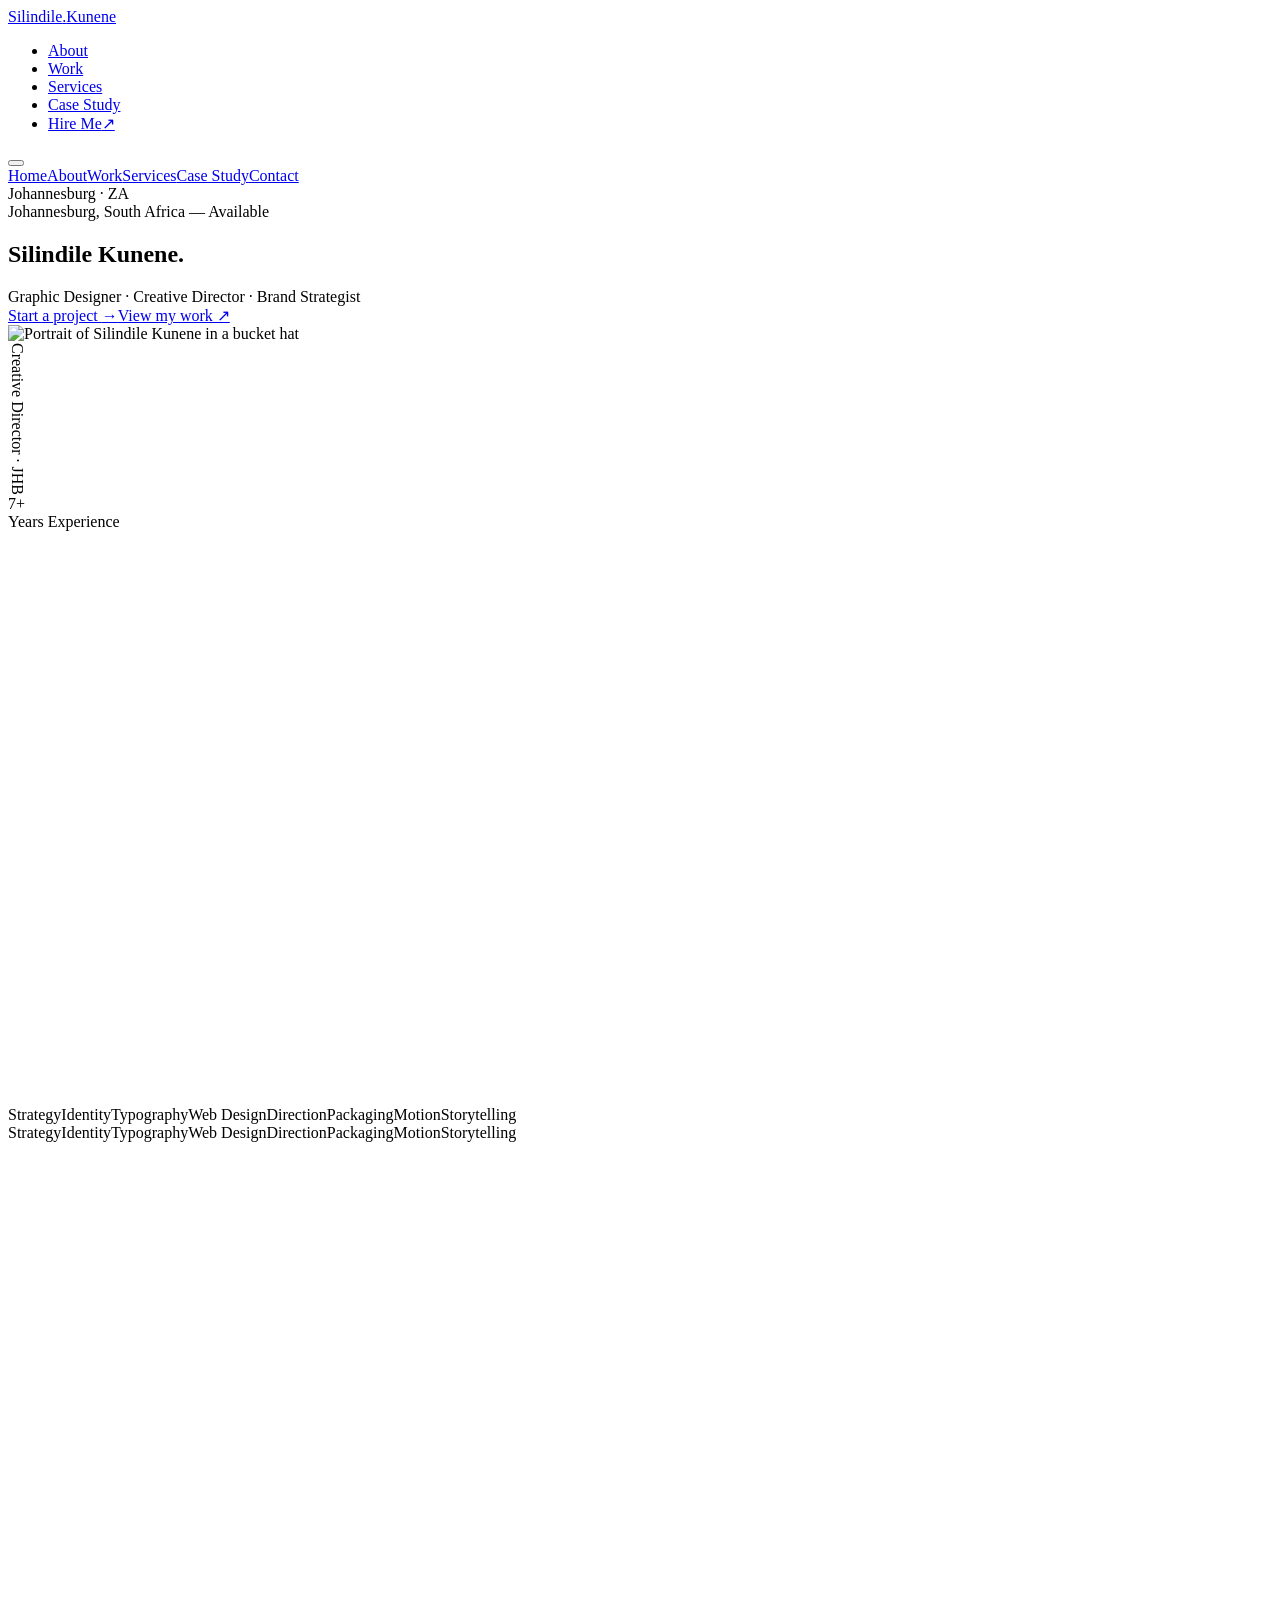
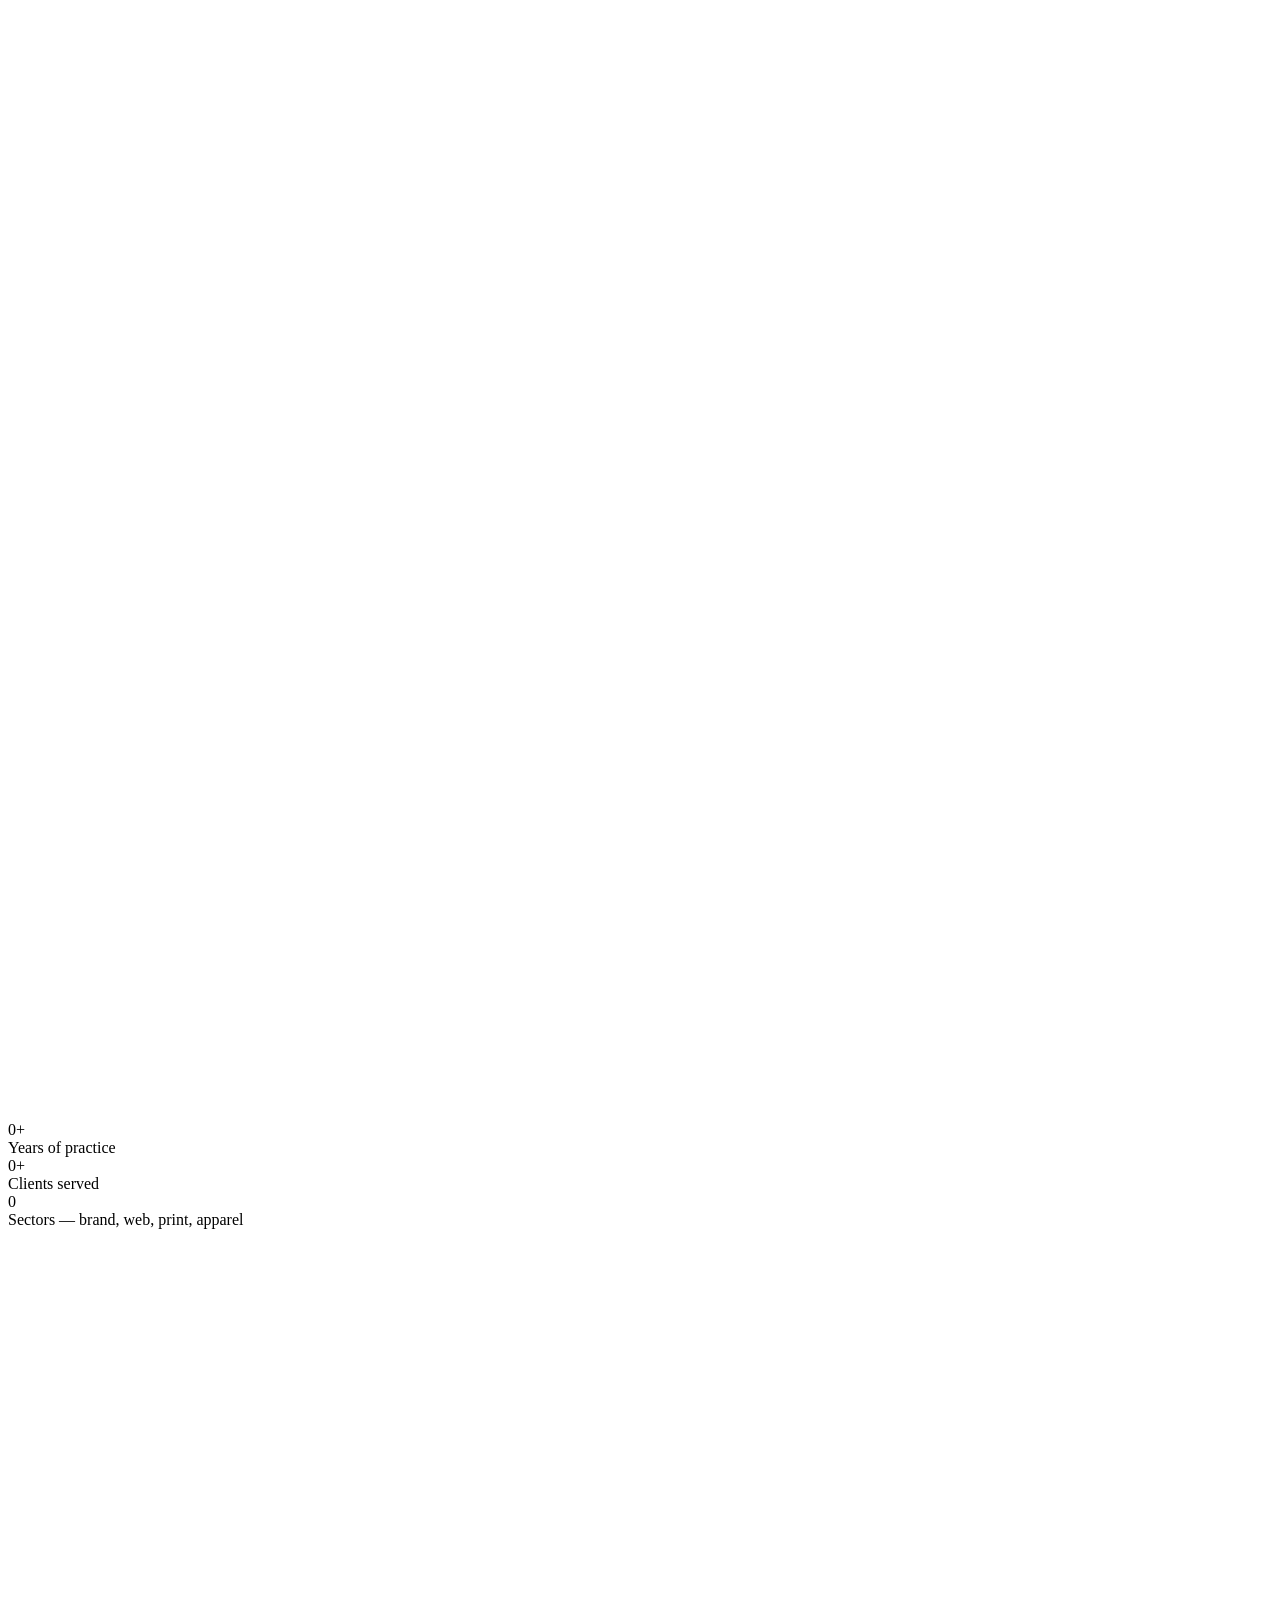
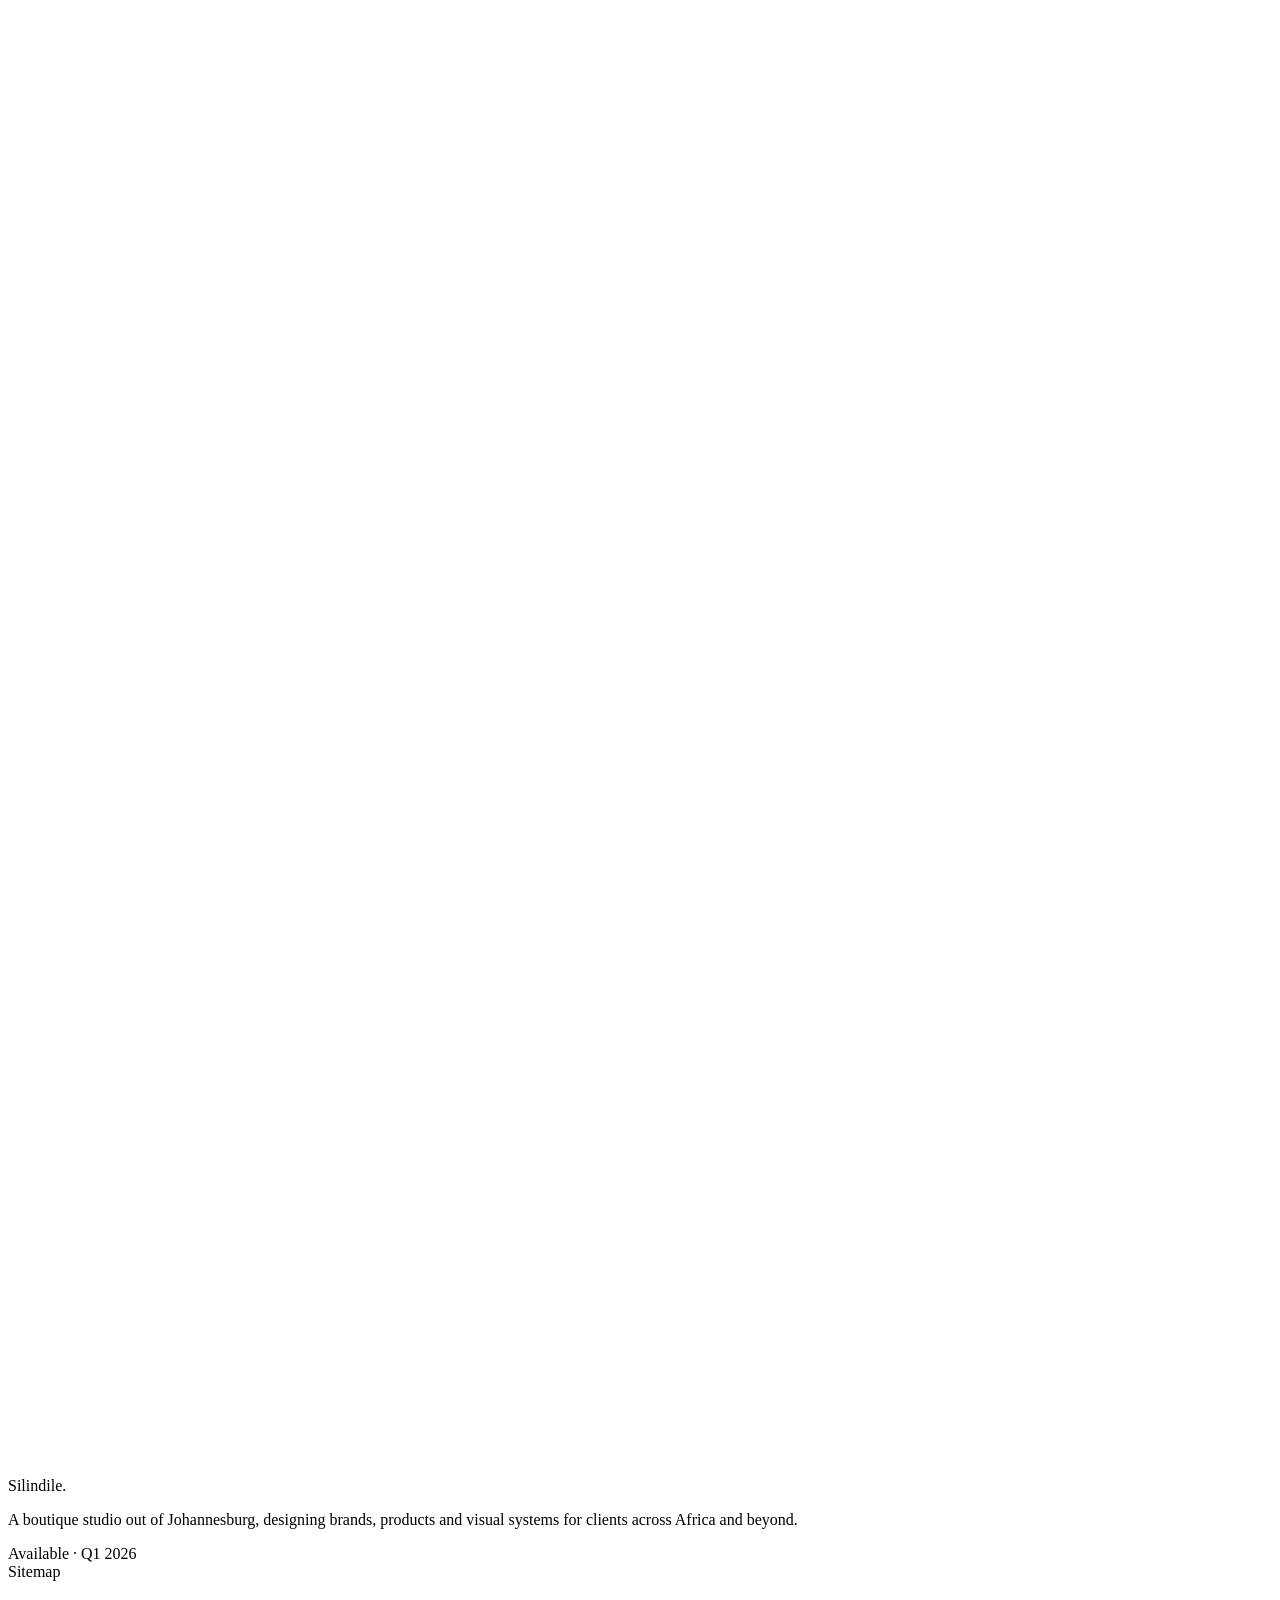
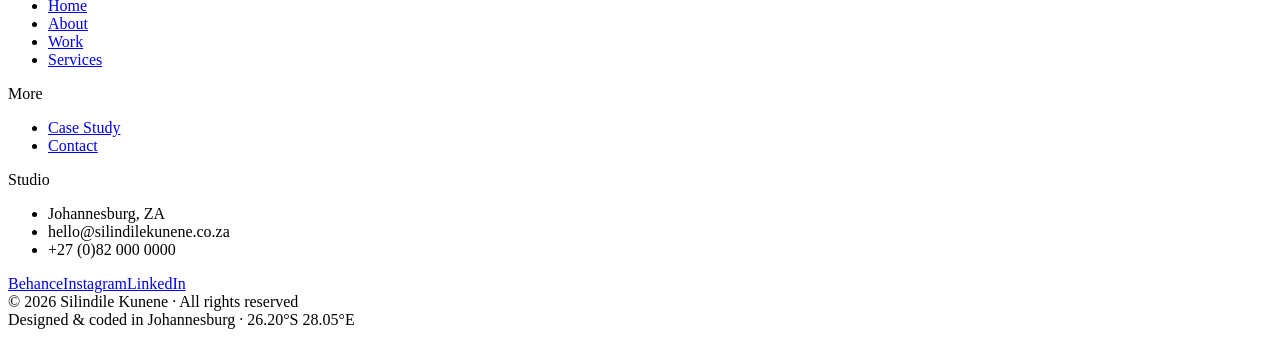
==== about.html @ 329f8b5c "Add files via upload" ====
<!DOCTYPE html><html lang="en" data-tsd-source="/src/routes/__root.tsx:108:5" class="cursor-on"><head data-tsd-source="/src/routes/__root.tsx:109:7"><meta charset="utf-8"><meta name="viewport" content="width=device-width, initial-scale=1"><link rel="preload" as="image" href="assets/images/silindile-about.png" fetchpriority="high"><link rel="stylesheet" href="https://fonts.googleapis.com/css2?family=Cormorant+Garamond:ital,wght@0,300;0,400;0,500;0,600;1,300;1,400;1,600&amp;family=DM+Mono:wght@300;400;500&amp;display=swap" data-precedence="default"><link rel="stylesheet" href="https://api.fontshare.com/v2/css?f[]=cabinet-grotesk@300,400,500,700,800,900&amp;display=swap" data-precedence="default"><title>About — Silindile Kunene · Graphic Designer &amp; Creative Director</title><meta name="author" content="Silindile Kunene"><meta name="theme-color" content="#000000"><meta name="format-detection" content="telephone=no"><meta property="og:site_name" content="Silindile Kunene"><meta property="og:type" content="website"><meta property="og:locale" content="en_ZA"><meta name="twitter:card" content="summary_large_image"><meta name="twitter:title" content="Silindile Kunene — Graphic Designer &amp; Creative Director"><meta name="twitter:description" content="Brand identity, web design, creative direction. Johannesburg-based studio working with premium brands across Africa and globally."><meta name="description" content="The story, philosophy, skills and experience behind Silindile Kunene — an independent designer crafting premium brands and digital experiences from Johannesburg."><meta property="og:title" content="About — Silindile Kunene"><meta property="og:description" content="Seven+ years building premium brand identities and digital experiences from Johannesburg."><meta property="og:url" content="https://radiant-refine-joy.lovable.app/about"><meta property="og:image" content="https://radiant-refine-joy.lovable.appassets/images/silindile-about.png"><meta name="twitter:image" content="https://radiant-refine-joy.lovable.appassets/images/silindile-about.png"><link rel="icon" href="/favicon.ico"><link rel="preconnect" href="https://fonts.googleapis.com"><link rel="preconnect" href="https://fonts.gstatic.com" crossorigin="anonymous"><link rel="preconnect" href="https://api.fontshare.com"><link rel="canonical" href="https://radiant-refine-joy.lovable.app/about"><link rel="preload" as="image" href="assets/images/silindile-about.png" fetchpriority="high"><script type="application/ld+json">{"@context":"https://schema.org","@type":"Person","name":"Silindile Kunene","jobTitle":"Graphic Designer & Creative Director","url":"https://radiant-refine-joy.lovable.app","address":{"@type":"PostalAddress","addressLocality":"Johannesburg","addressCountry":"ZA"},"sameAs":["https://www.behance.net/silindilekunene"]}</script><link rel="stylesheet" href="assets/styles.css"></head><body class="bg-ink text-bone" data-tsd-source="/src/routes/__root.tsx:112:7"><style data-tsd-source="/src/components/site/Cursor.tsx:65:7">
        .cursor-on, .cursor-on * { cursor: none !important; }
        @media (max-width: 1023px), (pointer: coarse) {
          .cursor-on, .cursor-on * { cursor: auto !important; }
        }
        .cursor-dot, .cursor-ring {
          position: fixed; top: 0; left: 0; pointer-events: none; z-index: 9999;
          transition: width .3s var(--ease-editorial), height .3s var(--ease-editorial), background-color .3s, border-color .3s;
        }
        .cursor-dot { width: 8px; height: 8px; background: var(--color-gold); border-radius: 999px; mix-blend-mode: difference; }
        .cursor-ring { width: 36px; height: 36px; border: 1px solid rgba(255,255,255,0.35); border-radius: 999px; }
        body.cursor-hover .cursor-dot { width: 56px; height: 56px; background: rgba(255,106,0,0.15); }
        body.cursor-hover .cursor-ring { width: 56px; height: 56px; border-color: var(--color-gold); }
      </style><div class="cursor-dot" aria-hidden="true" data-tsd-source="/src/components/site/Cursor.tsx:79:7"></div><div class="cursor-ring" aria-hidden="true" data-tsd-source="/src/components/site/Cursor.tsx:80:7" style="transform: translate3d(720px, 900px, 0px) translate(-50%, -50%);"></div><nav class="fixed inset-x-0 top-0 z-50 flex items-center justify-between px-6 py-5 transition-all duration-500 md:px-12 bg-transparent" data-tsd-source="/src/components/site/Nav.tsx:27:7"><a data-tsd-source="/src/components/site/Nav.tsx:34:9" href="index.html" class="flex items-baseline gap-2 text-bone"><span class="font-display text-[1.35rem] tracking-wide" data-tsd-source="/src/components/site/Nav.tsx:35:11">Silindile<span class="text-gold" data-tsd-source="/src/components/site/Nav.tsx:36:22">.</span></span><span class="hidden font-mono text-[0.55rem] uppercase tracking-[0.3em] text-white/40 md:inline" data-tsd-source="/src/components/site/Nav.tsx:38:11">Kunene</span></a><ul class="hidden items-center gap-10 md:flex" data-tsd-source="/src/components/site/Nav.tsx:43:9"><li data-tsd-source="/src/components/site/Nav.tsx:47:15"><a data-tsd-source="/src/components/site/Nav.tsx:48:17" class="relative font-mono text-[0.7rem] uppercase tracking-[0.2em] transition-colors text-bone active" href="about.html" data-status="active" aria-current="page">About<span class="absolute -bottom-1 left-0 h-px bg-gold transition-all duration-500 w-full" data-tsd-source="/src/components/site/Nav.tsx:55:19"></span></a></li><li data-tsd-source="/src/components/site/Nav.tsx:47:15"><a data-tsd-source="/src/components/site/Nav.tsx:48:17" href="work.html" class="relative font-mono text-[0.7rem] uppercase tracking-[0.2em] transition-colors text-white/50 hover:text-bone">Work<span class="absolute -bottom-1 left-0 h-px bg-gold transition-all duration-500 w-0 group-hover:w-full" data-tsd-source="/src/components/site/Nav.tsx:55:19"></span></a></li><li data-tsd-source="/src/components/site/Nav.tsx:47:15"><a data-tsd-source="/src/components/site/Nav.tsx:48:17" href="services.html" class="relative font-mono text-[0.7rem] uppercase tracking-[0.2em] transition-colors text-white/50 hover:text-bone">Services<span class="absolute -bottom-1 left-0 h-px bg-gold transition-all duration-500 w-0 group-hover:w-full" data-tsd-source="/src/components/site/Nav.tsx:55:19"></span></a></li><li data-tsd-source="/src/components/site/Nav.tsx:47:15"><a data-tsd-source="/src/components/site/Nav.tsx:48:17" href="case-study.html" class="relative font-mono text-[0.7rem] uppercase tracking-[0.2em] transition-colors text-white/50 hover:text-bone">Case Study<span class="absolute -bottom-1 left-0 h-px bg-gold transition-all duration-500 w-0 group-hover:w-full" data-tsd-source="/src/components/site/Nav.tsx:55:19"></span></a></li><li data-tsd-source="/src/components/site/Nav.tsx:64:11"><a data-tsd-source="/src/components/site/Nav.tsx:65:13" href="contact.html" class="group inline-flex items-center gap-2 bg-gold px-5 py-2.5 font-mono text-[0.68rem] uppercase tracking-[0.2em] text-ink transition-colors hover:bg-bone">Hire Me<span class="transition-transform group-hover:translate-x-0.5" data-tsd-source="/src/components/site/Nav.tsx:70:15">↗</span></a></li></ul><button aria-label="Toggle navigation" class="relative z-50 flex h-10 w-10 flex-col items-center justify-center gap-[5px] md:hidden" data-tsd-source="/src/components/site/Nav.tsx:75:9"><span class="block h-[1.5px] w-7 bg-bone transition-transform " data-tsd-source="/src/components/site/Nav.tsx:80:11"></span><span class="block h-[1.5px] w-7 bg-bone transition-opacity " data-tsd-source="/src/components/site/Nav.tsx:83:11"></span><span class="block h-[1.5px] w-7 bg-bone transition-transform " data-tsd-source="/src/components/site/Nav.tsx:86:11"></span></button></nav><div class="fixed inset-0 z-40 flex flex-col items-center justify-center gap-10 bg-ink transition-all duration-500 md:hidden pointer-events-none opacity-0" data-tsd-source="/src/components/site/Nav.tsx:93:7"><a data-tsd-source="/src/components/site/Nav.tsx:99:11" href="index.html" class="font-display text-4xl font-light tracking-tight text-bone transition-colors hover:text-gold">Home</a><a data-tsd-source="/src/components/site/Nav.tsx:99:11" class="font-display text-4xl font-light tracking-tight text-bone transition-colors hover:text-gold active" href="about.html" data-status="active" aria-current="page">About</a><a data-tsd-source="/src/components/site/Nav.tsx:99:11" href="work.html" class="font-display text-4xl font-light tracking-tight text-bone transition-colors hover:text-gold">Work</a><a data-tsd-source="/src/components/site/Nav.tsx:99:11" href="services.html" class="font-display text-4xl font-light tracking-tight text-bone transition-colors hover:text-gold">Services</a><a data-tsd-source="/src/components/site/Nav.tsx:99:11" href="case-study.html" class="font-display text-4xl font-light tracking-tight text-bone transition-colors hover:text-gold">Case Study</a><a data-tsd-source="/src/components/site/Nav.tsx:99:11" href="contact.html" class="font-display text-4xl font-light tracking-tight text-bone transition-colors hover:text-gold">Contact</a><div class="absolute bottom-12 font-mono text-[0.6rem] uppercase tracking-[0.3em] text-white/30" data-tsd-source="/src/components/site/Nav.tsx:107:9">Johannesburg · ZA</div></div><main class="min-h-screen" data-tsd-source="/src/routes/__root.tsx:127:7"><!--$--><section class="relative grid min-h-[100svh] grid-cols-1 overflow-hidden bg-ink md:grid-cols-[1.1fr_0.9fr]" data-tsd-source="/src/routes/about.tsx:73:7"><div class="flex flex-col justify-end px-6 pb-20 pt-32 md:px-16 md:pb-24 md:pt-40" data-tsd-source="/src/routes/about.tsx:74:9"><div data-tsd-source="/src/components/site/Reveal.tsx:22:5" style="opacity: 1; transform: none;"><span class="eyebrow eyebrow-rule" data-tsd-source="/src/routes/about.tsx:76:13">Johannesburg, South Africa — Available</span></div><h1 class="serif-display mt-8 text-[clamp(3.5rem,9vw,8.5rem)]" data-tsd-source="/src/components/site/Reveal.tsx:47:5"><span class="inline-block will-change-transform " data-tsd-source="/src/components/site/Reveal.tsx:57:11" style="opacity: 1; filter: blur(0px); transform: none;">Silindile<!-- -->&nbsp;</span><span class="inline-block will-change-transform italic text-gold" data-tsd-source="/src/components/site/Reveal.tsx:57:11" style="opacity: 1; filter: blur(0px); transform: none;">Kunene.</span></h1><div data-tsd-source="/src/components/site/Reveal.tsx:22:5" style="opacity: 1; transform: none;"><div class="mt-8 font-mono text-[0.72rem] uppercase tracking-[0.2em] text-white/55" data-tsd-source="/src/routes/about.tsx:84:13">Graphic Designer · Creative Director · Brand Strategist</div></div><div data-tsd-source="/src/components/site/Reveal.tsx:22:5" style="opacity: 1; transform: none;"><div class="mt-10 flex flex-wrap items-center gap-5" data-tsd-source="/src/routes/about.tsx:89:13"><a data-tsd-source="/src/routes/about.tsx:90:15" href="contact.html" class="group inline-flex items-center gap-3 bg-gold px-7 py-4 font-mono text-[0.7rem] uppercase tracking-[0.25em] text-ink hover:bg-bone">Start a project <span class="transition-transform group-hover:translate-x-1" data-tsd-source="/src/routes/about.tsx:94:33">→</span></a><a data-tsd-source="/src/routes/about.tsx:96:15" href="work.html" class="border-b border-white/15 pb-1.5 font-mono text-[0.7rem] uppercase tracking-[0.2em] text-white/65 hover:border-gold hover:text-bone">View my work ↗</a></div></div></div><div class="relative min-h-[60svh] overflow-hidden bg-paper md:min-h-0" data-tsd-source="/src/routes/about.tsx:106:9"><div class="absolute inset-0 bg-[linear-gradient(160deg,#000_0%,#0d0200_50%,#1a0500_100%)]" data-tsd-source="/src/routes/about.tsx:107:11"></div><div class="absolute left-1/2 top-1/2 h-[300px] w-[300px] -translate-x-1/2 -translate-y-1/2 spin-slow rounded-full border border-gold/10" data-tsd-source="/src/routes/about.tsx:108:11"></div><div class="absolute left-1/2 top-1/2 h-[500px] w-[500px] -translate-x-1/2 -translate-y-1/2 rounded-full border border-gold/5 [animation:spin-slow_60s_linear_infinite_reverse]" data-tsd-source="/src/routes/about.tsx:109:11"></div><div class="absolute left-1/2 top-[15%] h-[420px] w-[420px] -translate-x-1/2 rounded-full bg-[radial-gradient(circle,rgba(255,106,0,0.2),transparent_70%)]" data-tsd-source="/src/routes/about.tsx:110:11"></div><img src="assets/images/silindile-about.png" alt="Portrait of Silindile Kunene in a bucket hat" fetchpriority="high" decoding="async" width="900" height="1200" class="absolute bottom-0 left-1/2 h-[88%] w-auto -translate-x-1/2 object-contain object-bottom grayscale-[0.15] [mask-image:linear-gradient(to_bottom,black_78%,transparent)]" data-tsd-source="/src/routes/about.tsx:112:11"><div class="absolute right-6 top-6 font-mono text-[0.55rem] uppercase tracking-[0.3em] text-white/25" style="writing-mode:vertical-rl" data-tsd-source="/src/routes/about.tsx:123:11">Creative Director · JHB</div><div class="absolute bottom-10 left-10 flex flex-col gap-2" data-tsd-source="/src/routes/about.tsx:126:11"><div class="font-display text-[2.4rem] font-light leading-none" data-tsd-source="/src/routes/about.tsx:127:13">7<span class="text-gold" data-tsd-source="/src/routes/about.tsx:127:82">+</span></div><div class="mono-label text-white/40" data-tsd-source="/src/routes/about.tsx:128:13">Years Experience</div></div></div></section><section class="bg-ink px-6 py-32 md:px-16 md:py-44" data-tsd-source="/src/routes/about.tsx:134:7"><div class="mx-auto grid max-w-[1400px] gap-24 md:grid-cols-[0.85fr_1.15fr]" data-tsd-source="/src/routes/about.tsx:135:9"><div data-tsd-source="/src/components/site/Reveal.tsx:22:5" style="opacity:0;transform:translateY(36px)"><div class="sticky top-32" data-tsd-source="/src/routes/about.tsx:137:13"><span class="eyebrow eyebrow-rule" data-tsd-source="/src/routes/about.tsx:138:15">About me</span><h2 class="serif-display mt-6 text-[clamp(2.5rem,5vw,4.5rem)]" data-tsd-source="/src/routes/about.tsx:139:15">Design, Code,<br data-tsd-source="/src/routes/about.tsx:140:30">Culture and<br data-tsd-source="/src/routes/about.tsx:140:47"><span class="italic text-gold" data-tsd-source="/src/routes/about.tsx:140:53">Storytelling.</span></h2><div class="mt-12 space-y-6 border-t border-white/10 pt-8" data-tsd-source="/src/routes/about.tsx:143:15"><div data-tsd-source="/src/routes/about.tsx:430:5"><div class="mono-label text-gold" data-tsd-source="/src/routes/about.tsx:431:7">Qualification</div><div class="mt-2 text-sm text-white/75" data-tsd-source="/src/routes/about.tsx:432:7">Diploma in Art &amp; Design — Central Johannesburg TVET College</div></div><div data-tsd-source="/src/routes/about.tsx:430:5"><div class="mono-label text-gold" data-tsd-source="/src/routes/about.tsx:431:7">Certification</div><div class="mt-2 text-sm text-white/75" data-tsd-source="/src/routes/about.tsx:432:7">Web Design — University of Cape Town</div></div><div data-tsd-source="/src/routes/about.tsx:430:5"><div class="mono-label text-gold" data-tsd-source="/src/routes/about.tsx:431:7">Experience</div><div class="mt-2 text-sm text-white/75" data-tsd-source="/src/routes/about.tsx:432:7">Freelance · Contract · Full-time Creative roles</div></div></div></div></div><div class="flex flex-col gap-10" data-tsd-source="/src/routes/about.tsx:151:11"><div data-tsd-source="/src/components/site/Reveal.tsx:22:5" style="opacity:0;transform:translateY(36px)"><p class="border-b border-white/10 pb-10 text-lg leading-[1.85] text-white/65 [&amp;_strong]:text-bone" data-tsd-source="/src/routes/about.tsx:153:15">I grew up in Durban watching my mother rearrange furniture at 2am, convinced a different layout would change the feeling of the room.<strong data-tsd-source="/src/routes/about.tsx:156:17"> She was right.</strong> That obsession with how space communicates feeling became the foundation of everything I do.</p></div><div data-tsd-source="/src/components/site/Reveal.tsx:22:5" style="opacity:0;transform:translateY(36px)"><blockquote class="border-l-2 border-gold py-2 pl-8 font-display text-[clamp(1.6rem,3vw,2.6rem)] font-light italic leading-snug" data-tsd-source="/src/routes/about.tsx:162:15">"I don't design logos. I design<!-- --> <span class="not-italic text-gold" data-tsd-source="/src/routes/about.tsx:164:17">the first impression</span> <!-- -->a brand will ever make."</blockquote></div><div data-tsd-source="/src/components/site/Reveal.tsx:22:5" style="opacity:0;transform:translateY(36px)"><p class="border-b border-white/10 pb-10 text-lg leading-[1.85] text-white/65 [&amp;_strong]:text-bone" data-tsd-source="/src/routes/about.tsx:170:15">I'm a results-driven graphic and web designer with<!-- --> <strong data-tsd-source="/src/routes/about.tsx:172:17">7+ years of experience</strong> delivering high-impact brand identities, digital campaigns, marketing collateral and responsive websites for South African SMEs and lifestyle brands.</p></div><div data-tsd-source="/src/components/site/Reveal.tsx:22:5" style="opacity:0;transform:translateY(36px)"><p class="border-b border-white/10 pb-10 text-lg leading-[1.85] text-white/65 [&amp;_strong]:text-bone" data-tsd-source="/src/routes/about.tsx:179:15">I studied at <strong data-tsd-source="/src/routes/about.tsx:180:30">Central Johannesburg TVET College</strong>, where I earned my Diploma in Art &amp; Design, and later completed a<!-- --> <strong data-tsd-source="/src/routes/about.tsx:182:17">Certificate in Web Design &amp; Development at the University of Cape Town</strong> — sharpening the front-end craft so design and build stay under one roof.</p></div><div data-tsd-source="/src/components/site/Reveal.tsx:22:5" style="opacity:0;transform:translateY(36px)"><p class="border-b border-white/10 pb-10 text-lg leading-[1.85] text-white/65 [&amp;_strong]:text-bone" data-tsd-source="/src/routes/about.tsx:189:15">In 2017 I founded <strong data-tsd-source="/src/routes/about.tsx:190:35">Freelance</strong>, a full-service creative studio, and have since delivered branding, packaging and digital work to over 30 clients. I've also worked in-house as a Creative Designer at Lime Design Agency on finance and real-estate brands, and co-founded <strong data-tsd-source="/src/routes/about.tsx:194:40">KlevaBari Apparel</strong> — where I lead the identity, packaging and e-commerce build end-to-end.</p></div><div data-tsd-source="/src/components/site/Reveal.tsx:22:5" style="opacity:0;transform:translateY(36px)"><p class="text-lg leading-[1.85] text-white/65" data-tsd-source="/src/routes/about.tsx:200:15">My work sits at the intersection of visual communication, brand strategy, UX/UI and front-end build. Every project is managed from concept to execution, with brand consistency held tight across print, web and social.</p></div><div data-tsd-source="/src/components/site/Reveal.tsx:22:5" style="opacity:0;transform:translateY(36px)"><div class="mt-4 flex flex-wrap gap-3" data-tsd-source="/src/routes/about.tsx:209:15"><span class="border border-gold/30 px-4 py-2 font-mono text-[0.6rem] uppercase tracking-[0.2em] text-white/65" data-tsd-source="/src/routes/about.tsx:211:19">Multidisciplinary</span><span class="border border-gold/30 px-4 py-2 font-mono text-[0.6rem] uppercase tracking-[0.2em] text-white/65" data-tsd-source="/src/routes/about.tsx:211:19">Design + Development</span><span class="border border-gold/30 px-4 py-2 font-mono text-[0.6rem] uppercase tracking-[0.2em] text-white/65" data-tsd-source="/src/routes/about.tsx:211:19">Story-led Strategy</span></div></div></div></div></section><div class="overflow-hidden bg-gold text-ink" data-tsd-source="/src/components/site/Marquee.tsx:19:5"><div class="marquee-track py-5" data-tsd-source="/src/components/site/Marquee.tsx:20:7"><div class="flex shrink-0 items-center gap-12 pr-12" aria-hidden="false" data-tsd-source="/src/components/site/Marquee.tsx:22:11"><span class="flex items-center gap-12 font-display text-[clamp(2rem,4.5vw,4.5rem)] leading-none italic" data-tsd-source="/src/components/site/Marquee.tsx:24:15"><span data-tsd-source="/src/routes/about.tsx:224:11">Strategy</span><span class="inline-block h-2 w-2 rounded-full bg-ink" data-tsd-source="/src/components/site/Marquee.tsx:29:17"></span></span><span class="flex items-center gap-12 font-display text-[clamp(2rem,4.5vw,4.5rem)] leading-none italic" data-tsd-source="/src/components/site/Marquee.tsx:24:15"><span data-tsd-source="/src/routes/about.tsx:224:11">Identity</span><span class="inline-block h-2 w-2 rounded-full bg-ink" data-tsd-source="/src/components/site/Marquee.tsx:29:17"></span></span><span class="flex items-center gap-12 font-display text-[clamp(2rem,4.5vw,4.5rem)] leading-none italic" data-tsd-source="/src/components/site/Marquee.tsx:24:15"><span data-tsd-source="/src/routes/about.tsx:224:11">Typography</span><span class="inline-block h-2 w-2 rounded-full bg-ink" data-tsd-source="/src/components/site/Marquee.tsx:29:17"></span></span><span class="flex items-center gap-12 font-display text-[clamp(2rem,4.5vw,4.5rem)] leading-none italic" data-tsd-source="/src/components/site/Marquee.tsx:24:15"><span data-tsd-source="/src/routes/about.tsx:224:11">Web Design</span><span class="inline-block h-2 w-2 rounded-full bg-ink" data-tsd-source="/src/components/site/Marquee.tsx:29:17"></span></span><span class="flex items-center gap-12 font-display text-[clamp(2rem,4.5vw,4.5rem)] leading-none italic" data-tsd-source="/src/components/site/Marquee.tsx:24:15"><span data-tsd-source="/src/routes/about.tsx:224:11">Direction</span><span class="inline-block h-2 w-2 rounded-full bg-ink" data-tsd-source="/src/components/site/Marquee.tsx:29:17"></span></span><span class="flex items-center gap-12 font-display text-[clamp(2rem,4.5vw,4.5rem)] leading-none italic" data-tsd-source="/src/components/site/Marquee.tsx:24:15"><span data-tsd-source="/src/routes/about.tsx:224:11">Packaging</span><span class="inline-block h-2 w-2 rounded-full bg-ink" data-tsd-source="/src/components/site/Marquee.tsx:29:17"></span></span><span class="flex items-center gap-12 font-display text-[clamp(2rem,4.5vw,4.5rem)] leading-none italic" data-tsd-source="/src/components/site/Marquee.tsx:24:15"><span data-tsd-source="/src/routes/about.tsx:224:11">Motion</span><span class="inline-block h-2 w-2 rounded-full bg-ink" data-tsd-source="/src/components/site/Marquee.tsx:29:17"></span></span><span class="flex items-center gap-12 font-display text-[clamp(2rem,4.5vw,4.5rem)] leading-none italic" data-tsd-source="/src/components/site/Marquee.tsx:24:15"><span data-tsd-source="/src/routes/about.tsx:224:11">Storytelling</span><span class="inline-block h-2 w-2 rounded-full bg-ink" data-tsd-source="/src/components/site/Marquee.tsx:29:17"></span></span></div><div class="flex shrink-0 items-center gap-12 pr-12" aria-hidden="true" data-tsd-source="/src/components/site/Marquee.tsx:22:11"><span class="flex items-center gap-12 font-display text-[clamp(2rem,4.5vw,4.5rem)] leading-none italic" data-tsd-source="/src/components/site/Marquee.tsx:24:15"><span data-tsd-source="/src/routes/about.tsx:224:11">Strategy</span><span class="inline-block h-2 w-2 rounded-full bg-ink" data-tsd-source="/src/components/site/Marquee.tsx:29:17"></span></span><span class="flex items-center gap-12 font-display text-[clamp(2rem,4.5vw,4.5rem)] leading-none italic" data-tsd-source="/src/components/site/Marquee.tsx:24:15"><span data-tsd-source="/src/routes/about.tsx:224:11">Identity</span><span class="inline-block h-2 w-2 rounded-full bg-ink" data-tsd-source="/src/components/site/Marquee.tsx:29:17"></span></span><span class="flex items-center gap-12 font-display text-[clamp(2rem,4.5vw,4.5rem)] leading-none italic" data-tsd-source="/src/components/site/Marquee.tsx:24:15"><span data-tsd-source="/src/routes/about.tsx:224:11">Typography</span><span class="inline-block h-2 w-2 rounded-full bg-ink" data-tsd-source="/src/components/site/Marquee.tsx:29:17"></span></span><span class="flex items-center gap-12 font-display text-[clamp(2rem,4.5vw,4.5rem)] leading-none italic" data-tsd-source="/src/components/site/Marquee.tsx:24:15"><span data-tsd-source="/src/routes/about.tsx:224:11">Web Design</span><span class="inline-block h-2 w-2 rounded-full bg-ink" data-tsd-source="/src/components/site/Marquee.tsx:29:17"></span></span><span class="flex items-center gap-12 font-display text-[clamp(2rem,4.5vw,4.5rem)] leading-none italic" data-tsd-source="/src/components/site/Marquee.tsx:24:15"><span data-tsd-source="/src/routes/about.tsx:224:11">Direction</span><span class="inline-block h-2 w-2 rounded-full bg-ink" data-tsd-source="/src/components/site/Marquee.tsx:29:17"></span></span><span class="flex items-center gap-12 font-display text-[clamp(2rem,4.5vw,4.5rem)] leading-none italic" data-tsd-source="/src/components/site/Marquee.tsx:24:15"><span data-tsd-source="/src/routes/about.tsx:224:11">Packaging</span><span class="inline-block h-2 w-2 rounded-full bg-ink" data-tsd-source="/src/components/site/Marquee.tsx:29:17"></span></span><span class="flex items-center gap-12 font-display text-[clamp(2rem,4.5vw,4.5rem)] leading-none italic" data-tsd-source="/src/components/site/Marquee.tsx:24:15"><span data-tsd-source="/src/routes/about.tsx:224:11">Motion</span><span class="inline-block h-2 w-2 rounded-full bg-ink" data-tsd-source="/src/components/site/Marquee.tsx:29:17"></span></span><span class="flex items-center gap-12 font-display text-[clamp(2rem,4.5vw,4.5rem)] leading-none italic" data-tsd-source="/src/components/site/Marquee.tsx:24:15"><span data-tsd-source="/src/routes/about.tsx:224:11">Storytelling</span><span class="inline-block h-2 w-2 rounded-full bg-ink" data-tsd-source="/src/components/site/Marquee.tsx:29:17"></span></span></div></div></div><section class="bg-paper px-6 py-32 md:px-16 md:py-44" data-tsd-source="/src/routes/about.tsx:229:7"><div class="mx-auto grid max-w-[1400px] gap-20 md:grid-cols-[0.95fr_1.05fr]" data-tsd-source="/src/routes/about.tsx:230:9"><div data-tsd-source="/src/components/site/Reveal.tsx:22:5" style="opacity:0;transform:translateY(36px)"><div class="sticky top-32" data-tsd-source="/src/routes/about.tsx:232:13"><span class="eyebrow eyebrow-rule" data-tsd-source="/src/routes/about.tsx:233:15">Design philosophy</span><h2 class="serif-display mt-6 text-[clamp(2.4rem,5vw,4.5rem)]" data-tsd-source="/src/routes/about.tsx:234:15">How I think about <span class="italic text-gold" data-tsd-source="/src/routes/about.tsx:235:35">great</span> design.</h2><p class="mt-8 max-w-md text-white/55" data-tsd-source="/src/routes/about.tsx:237:15">These aren't rules — they're instincts refined by 7+ years of client work, running Digital Pen Media and co-building KlevaBari. The shortlist that keeps the work honest.</p></div></div><div data-tsd-source="/src/routes/about.tsx:245:11"><div data-tsd-source="/src/components/site/Reveal.tsx:22:5" style="opacity:0;transform:translateY(36px)"><article class="group grid grid-cols-[60px_1fr] items-start gap-6 border-t border-white/10 py-8 transition-colors last:border-b hover:border-t-gold" data-tsd-source="/src/routes/about.tsx:248:17"><span class="mt-1 font-mono text-[0.62rem] uppercase tracking-[0.2em] text-gold" data-tsd-source="/src/routes/about.tsx:249:19">01</span><div data-tsd-source="/src/routes/about.tsx:250:19"><h3 class="font-display text-2xl font-light leading-snug transition-colors group-hover:text-gold" data-tsd-source="/src/routes/about.tsx:251:21">Strategy before aesthetics.</h3><p class="mt-3 text-[0.95rem] leading-relaxed text-white/55" data-tsd-source="/src/routes/about.tsx:252:21">Beautiful design that doesn't communicate the right thing is decoration. Every project starts with the why — the business, the audience, the brief — before a single visual decision is made.</p></div></article></div><div data-tsd-source="/src/components/site/Reveal.tsx:22:5" style="opacity:0;transform:translateY(36px)"><article class="group grid grid-cols-[60px_1fr] items-start gap-6 border-t border-white/10 py-8 transition-colors last:border-b hover:border-t-gold" data-tsd-source="/src/routes/about.tsx:248:17"><span class="mt-1 font-mono text-[0.62rem] uppercase tracking-[0.2em] text-gold" data-tsd-source="/src/routes/about.tsx:249:19">02</span><div data-tsd-source="/src/routes/about.tsx:250:19"><h3 class="font-display text-2xl font-light leading-snug transition-colors group-hover:text-gold" data-tsd-source="/src/routes/about.tsx:251:21">Consistency is the brand.</h3><p class="mt-3 text-[0.95rem] leading-relaxed text-white/55" data-tsd-source="/src/routes/about.tsx:252:21">A brand identity that behaves the same across print, web and social is a brand people believe in. My work lives in systems, not one-off assets.</p></div></article></div><div data-tsd-source="/src/components/site/Reveal.tsx:22:5" style="opacity:0;transform:translateY(36px)"><article class="group grid grid-cols-[60px_1fr] items-start gap-6 border-t border-white/10 py-8 transition-colors last:border-b hover:border-t-gold" data-tsd-source="/src/routes/about.tsx:248:17"><span class="mt-1 font-mono text-[0.62rem] uppercase tracking-[0.2em] text-gold" data-tsd-source="/src/routes/about.tsx:249:19">03</span><div data-tsd-source="/src/routes/about.tsx:250:19"><h3 class="font-display text-2xl font-light leading-snug transition-colors group-hover:text-gold" data-tsd-source="/src/routes/about.tsx:251:21">Design + development.</h3><p class="mt-3 text-[0.95rem] leading-relaxed text-white/55" data-tsd-source="/src/routes/about.tsx:252:21">Concept and code sit on the same desk. Designing in Figma and building in HTML, CSS, JavaScript, React and WordPress keeps the intent intact from idea to launch.</p></div></article></div><div data-tsd-source="/src/components/site/Reveal.tsx:22:5" style="opacity:0;transform:translateY(36px)"><article class="group grid grid-cols-[60px_1fr] items-start gap-6 border-t border-white/10 py-8 transition-colors last:border-b hover:border-t-gold" data-tsd-source="/src/routes/about.tsx:248:17"><span class="mt-1 font-mono text-[0.62rem] uppercase tracking-[0.2em] text-gold" data-tsd-source="/src/routes/about.tsx:249:19">04</span><div data-tsd-source="/src/routes/about.tsx:250:19"><h3 class="font-display text-2xl font-light leading-snug transition-colors group-hover:text-gold" data-tsd-source="/src/routes/about.tsx:251:21">Client relationships matter.</h3><p class="mt-3 text-[0.95rem] leading-relaxed text-white/55" data-tsd-source="/src/routes/about.tsx:252:21">The best work comes from clear briefs, honest feedback and a partnership that respects both the strategy and the deadline.</p></div></article></div><div data-tsd-source="/src/components/site/Reveal.tsx:22:5" style="opacity:0;transform:translateY(36px)"><article class="group grid grid-cols-[60px_1fr] items-start gap-6 border-t border-white/10 py-8 transition-colors last:border-b hover:border-t-gold" data-tsd-source="/src/routes/about.tsx:248:17"><span class="mt-1 font-mono text-[0.62rem] uppercase tracking-[0.2em] text-gold" data-tsd-source="/src/routes/about.tsx:249:19">05</span><div data-tsd-source="/src/routes/about.tsx:250:19"><h3 class="font-display text-2xl font-light leading-snug transition-colors group-hover:text-gold" data-tsd-source="/src/routes/about.tsx:251:21">Culture is context.</h3><p class="mt-3 text-[0.95rem] leading-relaxed text-white/55" data-tsd-source="/src/routes/about.tsx:252:21">Working with South African SMEs and lifestyle brands means designing from inside the culture — not imitating a Western template of what premium looks like.</p></div></article></div></div></div></section><section class="bg-ink px-6 py-32 md:px-16 md:py-44" data-tsd-source="/src/routes/about.tsx:262:7"><div class="mx-auto max-w-[1400px]" data-tsd-source="/src/routes/about.tsx:263:9"><div data-tsd-source="/src/components/site/Reveal.tsx:22:5" style="opacity:0;transform:translateY(36px)"><span class="eyebrow eyebrow-rule" data-tsd-source="/src/routes/about.tsx:265:13">Skills &amp; expertise</span><h2 class="serif-display mt-6 max-w-3xl text-[clamp(2.4rem,5vw,4.5rem)]" data-tsd-source="/src/routes/about.tsx:266:13">What I bring to every <span class="italic text-gold" data-tsd-source="/src/routes/about.tsx:267:37">project.</span></h2></div><div class="mt-20 grid gap-px bg-white/10 md:grid-cols-3" data-tsd-source="/src/routes/about.tsx:271:11"><div data-tsd-source="/src/components/site/Reveal.tsx:22:5" style="opacity:0;transform:translateY(36px)"><article class="group flex h-full flex-col gap-5 bg-ink p-8 transition-colors hover:bg-paper" data-tsd-source="/src/routes/about.tsx:274:17"><div class="flex items-center justify-between" data-tsd-source="/src/routes/about.tsx:275:19"><span class="text-3xl text-gold" data-tsd-source="/src/routes/about.tsx:276:21">◈</span><span class="font-mono text-[0.55rem] uppercase tracking-[0.3em] text-white/25" data-tsd-source="/src/routes/about.tsx:277:21">0<!-- -->1</span></div><h3 class="font-display text-2xl font-light leading-snug" data-tsd-source="/src/routes/about.tsx:279:19">Brand Identity</h3><p class="text-[0.92rem] leading-relaxed text-white/55" data-tsd-source="/src/routes/about.tsx:280:19">End-to-end brand systems — logo, typography, colour, packaging and guidelines built to hold up across every touchpoint.</p><div class="mt-auto flex flex-wrap gap-2 pt-4" data-tsd-source="/src/routes/about.tsx:281:19"><span class="border border-white/10 px-2.5 py-1 font-mono text-[0.55rem] uppercase tracking-[0.18em] text-white/55" data-tsd-source="/src/routes/about.tsx:283:23">Logo design</span><span class="border border-white/10 px-2.5 py-1 font-mono text-[0.55rem] uppercase tracking-[0.18em] text-white/55" data-tsd-source="/src/routes/about.tsx:283:23">Visual systems</span><span class="border border-white/10 px-2.5 py-1 font-mono text-[0.55rem] uppercase tracking-[0.18em] text-white/55" data-tsd-source="/src/routes/about.tsx:283:23">Guidelines</span></div></article></div><div data-tsd-source="/src/components/site/Reveal.tsx:22:5" style="opacity:0;transform:translateY(36px)"><article class="group flex h-full flex-col gap-5 bg-ink p-8 transition-colors hover:bg-paper" data-tsd-source="/src/routes/about.tsx:274:17"><div class="flex items-center justify-between" data-tsd-source="/src/routes/about.tsx:275:19"><span class="text-3xl text-gold" data-tsd-source="/src/routes/about.tsx:276:21">⬡</span><span class="font-mono text-[0.55rem] uppercase tracking-[0.3em] text-white/25" data-tsd-source="/src/routes/about.tsx:277:21">0<!-- -->2</span></div><h3 class="font-display text-2xl font-light leading-snug" data-tsd-source="/src/routes/about.tsx:279:19">Web &amp; UI Design</h3><p class="text-[0.92rem] leading-relaxed text-white/55" data-tsd-source="/src/routes/about.tsx:280:19">Responsive websites, e-commerce stores and interfaces designed in Figma and Adobe XD, then built to launch.</p><div class="mt-auto flex flex-wrap gap-2 pt-4" data-tsd-source="/src/routes/about.tsx:281:19"><span class="border border-white/10 px-2.5 py-1 font-mono text-[0.55rem] uppercase tracking-[0.18em] text-white/55" data-tsd-source="/src/routes/about.tsx:283:23">UX/UI</span><span class="border border-white/10 px-2.5 py-1 font-mono text-[0.55rem] uppercase tracking-[0.18em] text-white/55" data-tsd-source="/src/routes/about.tsx:283:23">Figma</span><span class="border border-white/10 px-2.5 py-1 font-mono text-[0.55rem] uppercase tracking-[0.18em] text-white/55" data-tsd-source="/src/routes/about.tsx:283:23">Prototyping</span></div></article></div><div data-tsd-source="/src/components/site/Reveal.tsx:22:5" style="opacity:0;transform:translateY(36px)"><article class="group flex h-full flex-col gap-5 bg-ink p-8 transition-colors hover:bg-paper" data-tsd-source="/src/routes/about.tsx:274:17"><div class="flex items-center justify-between" data-tsd-source="/src/routes/about.tsx:275:19"><span class="text-3xl text-gold" data-tsd-source="/src/routes/about.tsx:276:21">◉</span><span class="font-mono text-[0.55rem] uppercase tracking-[0.3em] text-white/25" data-tsd-source="/src/routes/about.tsx:277:21">0<!-- -->3</span></div><h3 class="font-display text-2xl font-light leading-snug" data-tsd-source="/src/routes/about.tsx:279:19">Creative Direction</h3><p class="text-[0.92rem] leading-relaxed text-white/55" data-tsd-source="/src/routes/about.tsx:280:19">Leading the visual direction of campaigns, launches and content programmes from concept through to final production.</p><div class="mt-auto flex flex-wrap gap-2 pt-4" data-tsd-source="/src/routes/about.tsx:281:19"><span class="border border-white/10 px-2.5 py-1 font-mono text-[0.55rem] uppercase tracking-[0.18em] text-white/55" data-tsd-source="/src/routes/about.tsx:283:23">Campaigns</span><span class="border border-white/10 px-2.5 py-1 font-mono text-[0.55rem] uppercase tracking-[0.18em] text-white/55" data-tsd-source="/src/routes/about.tsx:283:23">Art direction</span><span class="border border-white/10 px-2.5 py-1 font-mono text-[0.55rem] uppercase tracking-[0.18em] text-white/55" data-tsd-source="/src/routes/about.tsx:283:23">Strategy</span></div></article></div><div data-tsd-source="/src/components/site/Reveal.tsx:22:5" style="opacity:0;transform:translateY(36px)"><article class="group flex h-full flex-col gap-5 bg-ink p-8 transition-colors hover:bg-paper" data-tsd-source="/src/routes/about.tsx:274:17"><div class="flex items-center justify-between" data-tsd-source="/src/routes/about.tsx:275:19"><span class="text-3xl text-gold" data-tsd-source="/src/routes/about.tsx:276:21">▦</span><span class="font-mono text-[0.55rem] uppercase tracking-[0.3em] text-white/25" data-tsd-source="/src/routes/about.tsx:277:21">0<!-- -->4</span></div><h3 class="font-display text-2xl font-light leading-snug" data-tsd-source="/src/routes/about.tsx:279:19">Front-End Development</h3><p class="text-[0.92rem] leading-relaxed text-white/55" data-tsd-source="/src/routes/about.tsx:280:19">Hands-on build in HTML5, CSS3, JavaScript, React, WordPress and Elementor — designs shipped exactly the way they were drawn.</p><div class="mt-auto flex flex-wrap gap-2 pt-4" data-tsd-source="/src/routes/about.tsx:281:19"><span class="border border-white/10 px-2.5 py-1 font-mono text-[0.55rem] uppercase tracking-[0.18em] text-white/55" data-tsd-source="/src/routes/about.tsx:283:23">React</span><span class="border border-white/10 px-2.5 py-1 font-mono text-[0.55rem] uppercase tracking-[0.18em] text-white/55" data-tsd-source="/src/routes/about.tsx:283:23">WordPress</span><span class="border border-white/10 px-2.5 py-1 font-mono text-[0.55rem] uppercase tracking-[0.18em] text-white/55" data-tsd-source="/src/routes/about.tsx:283:23">E-commerce</span></div></article></div><div data-tsd-source="/src/components/site/Reveal.tsx:22:5" style="opacity:0;transform:translateY(36px)"><article class="group flex h-full flex-col gap-5 bg-ink p-8 transition-colors hover:bg-paper" data-tsd-source="/src/routes/about.tsx:274:17"><div class="flex items-center justify-between" data-tsd-source="/src/routes/about.tsx:275:19"><span class="text-3xl text-gold" data-tsd-source="/src/routes/about.tsx:276:21">◌</span><span class="font-mono text-[0.55rem] uppercase tracking-[0.3em] text-white/25" data-tsd-source="/src/routes/about.tsx:277:21">0<!-- -->5</span></div><h3 class="font-display text-2xl font-light leading-snug" data-tsd-source="/src/routes/about.tsx:279:19">Packaging &amp; Print</h3><p class="text-[0.92rem] leading-relaxed text-white/55" data-tsd-source="/src/routes/about.tsx:280:19">Print-ready packaging, marketing collateral and file preparation for FMCG, apparel and lifestyle brands.</p><div class="mt-auto flex flex-wrap gap-2 pt-4" data-tsd-source="/src/routes/about.tsx:281:19"><span class="border border-white/10 px-2.5 py-1 font-mono text-[0.55rem] uppercase tracking-[0.18em] text-white/55" data-tsd-source="/src/routes/about.tsx:283:23">Packaging</span><span class="border border-white/10 px-2.5 py-1 font-mono text-[0.55rem] uppercase tracking-[0.18em] text-white/55" data-tsd-source="/src/routes/about.tsx:283:23">Print</span><span class="border border-white/10 px-2.5 py-1 font-mono text-[0.55rem] uppercase tracking-[0.18em] text-white/55" data-tsd-source="/src/routes/about.tsx:283:23">File prep</span></div></article></div><div data-tsd-source="/src/components/site/Reveal.tsx:22:5" style="opacity:0;transform:translateY(36px)"><article class="group flex h-full flex-col gap-5 bg-ink p-8 transition-colors hover:bg-paper" data-tsd-source="/src/routes/about.tsx:274:17"><div class="flex items-center justify-between" data-tsd-source="/src/routes/about.tsx:275:19"><span class="text-3xl text-gold" data-tsd-source="/src/routes/about.tsx:276:21">⬢</span><span class="font-mono text-[0.55rem] uppercase tracking-[0.3em] text-white/25" data-tsd-source="/src/routes/about.tsx:277:21">0<!-- -->6</span></div><h3 class="font-display text-2xl font-light leading-snug" data-tsd-source="/src/routes/about.tsx:279:19">Digital Marketing Design</h3><p class="text-[0.92rem] leading-relaxed text-white/55" data-tsd-source="/src/routes/about.tsx:280:19">Social media graphics, digital ads and content series designed to lift engagement and online visibility.</p><div class="mt-auto flex flex-wrap gap-2 pt-4" data-tsd-source="/src/routes/about.tsx:281:19"><span class="border border-white/10 px-2.5 py-1 font-mono text-[0.55rem] uppercase tracking-[0.18em] text-white/55" data-tsd-source="/src/routes/about.tsx:283:23">Social</span><span class="border border-white/10 px-2.5 py-1 font-mono text-[0.55rem] uppercase tracking-[0.18em] text-white/55" data-tsd-source="/src/routes/about.tsx:283:23">Ads</span><span class="border border-white/10 px-2.5 py-1 font-mono text-[0.55rem] uppercase tracking-[0.18em] text-white/55" data-tsd-source="/src/routes/about.tsx:283:23">Content</span></div></article></div></div><div data-tsd-source="/src/components/site/Reveal.tsx:22:5" style="opacity:0;transform:translateY(36px)"><div class="mt-20 border-t border-white/10 pt-10" data-tsd-source="/src/routes/about.tsx:294:13"><div class="mono-label text-white/40" data-tsd-source="/src/routes/about.tsx:295:15">Tools &amp; software</div><div class="mt-6 flex flex-wrap gap-x-8 gap-y-4 font-display text-xl italic text-white/65" data-tsd-source="/src/routes/about.tsx:296:15"><span data-tsd-source="/src/routes/about.tsx:298:19">Adobe Illustrator</span><span data-tsd-source="/src/routes/about.tsx:298:19">Adobe Photoshop</span><span data-tsd-source="/src/routes/about.tsx:298:19">Adobe InDesign</span><span data-tsd-source="/src/routes/about.tsx:298:19">Figma</span><span data-tsd-source="/src/routes/about.tsx:298:19">Adobe XD</span><span data-tsd-source="/src/routes/about.tsx:298:19">Elementor</span><span data-tsd-source="/src/routes/about.tsx:298:19">WordPress</span><span data-tsd-source="/src/routes/about.tsx:298:19">Canva</span><span data-tsd-source="/src/routes/about.tsx:298:19">HTML5</span><span data-tsd-source="/src/routes/about.tsx:298:19">CSS3</span><span data-tsd-source="/src/routes/about.tsx:298:19">JavaScript</span><span data-tsd-source="/src/routes/about.tsx:298:19">React</span><span data-tsd-source="/src/routes/about.tsx:298:19">GitHub</span><span data-tsd-source="/src/routes/about.tsx:298:19">Microsoft Office</span></div></div></div><div class="mt-20 grid gap-8 border-t border-white/10 pt-16 md:grid-cols-3" data-tsd-source="/src/routes/about.tsx:304:11"><div class="flex flex-col gap-2" data-tsd-source="/src/components/site/StatCounter.tsx:43:5"><div class="font-display text-[clamp(2.4rem,4vw,3.5rem)] font-light leading-none" data-tsd-source="/src/components/site/StatCounter.tsx:44:7">0<span class="text-gold" data-tsd-source="/src/components/site/StatCounter.tsx:46:9">+</span></div><div class="mono-label text-white/40" data-tsd-source="/src/components/site/StatCounter.tsx:48:7">Years of practice</div></div><div class="flex flex-col gap-2" data-tsd-source="/src/components/site/StatCounter.tsx:43:5"><div class="font-display text-[clamp(2.4rem,4vw,3.5rem)] font-light leading-none" data-tsd-source="/src/components/site/StatCounter.tsx:44:7">0<span class="text-gold" data-tsd-source="/src/components/site/StatCounter.tsx:46:9">+</span></div><div class="mono-label text-white/40" data-tsd-source="/src/components/site/StatCounter.tsx:48:7">Clients served</div></div><div class="flex flex-col gap-2" data-tsd-source="/src/components/site/StatCounter.tsx:43:5"><div class="font-display text-[clamp(2.4rem,4vw,3.5rem)] font-light leading-none" data-tsd-source="/src/components/site/StatCounter.tsx:44:7">0<span class="text-gold" data-tsd-source="/src/components/site/StatCounter.tsx:46:9"></span></div><div class="mono-label text-white/40" data-tsd-source="/src/components/site/StatCounter.tsx:48:7">Sectors — brand, web, print, apparel</div></div></div></div></section><section class="bg-paper px-6 py-32 md:px-16 md:py-44" data-tsd-source="/src/routes/about.tsx:313:7"><div class="mx-auto max-w-[1400px]" data-tsd-source="/src/routes/about.tsx:314:9"><div data-tsd-source="/src/components/site/Reveal.tsx:22:5" style="opacity:0;transform:translateY(36px)"><span class="eyebrow eyebrow-rule" data-tsd-source="/src/routes/about.tsx:316:13">Experience &amp; education</span><h2 class="serif-display mt-6 max-w-3xl text-[clamp(2.4rem,5vw,4.5rem)]" data-tsd-source="/src/routes/about.tsx:317:13">Seven years of building <span class="italic text-gold" data-tsd-source="/src/routes/about.tsx:318:39">brands that matter.</span></h2></div><div class="mt-16" data-tsd-source="/src/routes/about.tsx:322:11"><div data-tsd-source="/src/components/site/Reveal.tsx:22:5" style="opacity:0;transform:translateY(36px)"><article class="group grid grid-cols-1 gap-6 border-t border-white/10 py-10 transition-colors last:border-b hover:border-t-gold md:grid-cols-[200px_1fr]" data-tsd-source="/src/routes/about.tsx:325:17"><div class="font-mono text-[0.65rem] uppercase tracking-[0.25em] text-gold" data-tsd-source="/src/routes/about.tsx:326:19">2017 — Present</div><div data-tsd-source="/src/routes/about.tsx:327:19"><div class="mono-label text-white/40" data-tsd-source="/src/routes/about.tsx:328:21">Digital Pen Media · Founder &amp; Creative Director</div><h3 class="mt-3 font-display text-[clamp(1.5rem,2.2vw,2rem)] font-light leading-snug transition-colors group-hover:text-gold" data-tsd-source="/src/routes/about.tsx:329:21">Graphic Designer / Web Designer</h3><p class="mt-4 max-w-2xl text-[0.95rem] leading-relaxed text-white/55" data-tsd-source="/src/routes/about.tsx:332:21">Founded and lead a full-service creative studio delivering branding, packaging, marketing collateral and digital solutions to over 30 SMEs and lifestyle brands. Full ownership of the work — from briefing and concept through production, build and delivery — across print, web and social.</p><div class="mt-5 flex flex-wrap gap-2" data-tsd-source="/src/routes/about.tsx:333:21"><span class="border border-white/10 px-2.5 py-1 font-mono text-[0.55rem] uppercase tracking-[0.18em] text-white/45" data-tsd-source="/src/routes/about.tsx:335:25">Brand Identity</span><span class="border border-white/10 px-2.5 py-1 font-mono text-[0.55rem] uppercase tracking-[0.18em] text-white/45" data-tsd-source="/src/routes/about.tsx:335:25">Web Design</span><span class="border border-white/10 px-2.5 py-1 font-mono text-[0.55rem] uppercase tracking-[0.18em] text-white/45" data-tsd-source="/src/routes/about.tsx:335:25">Client Strategy</span><span class="border border-white/10 px-2.5 py-1 font-mono text-[0.55rem] uppercase tracking-[0.18em] text-white/45" data-tsd-source="/src/routes/about.tsx:335:25">Direction</span></div></div></article></div><div data-tsd-source="/src/components/site/Reveal.tsx:22:5" style="opacity:0;transform:translateY(36px)"><article class="group grid grid-cols-1 gap-6 border-t border-white/10 py-10 transition-colors last:border-b hover:border-t-gold md:grid-cols-[200px_1fr]" data-tsd-source="/src/routes/about.tsx:325:17"><div class="font-mono text-[0.65rem] uppercase tracking-[0.25em] text-gold" data-tsd-source="/src/routes/about.tsx:326:19">2024 — 2025</div><div data-tsd-source="/src/routes/about.tsx:327:19"><div class="mono-label text-white/40" data-tsd-source="/src/routes/about.tsx:328:21">Lime Design Agency · In-house</div><h3 class="mt-3 font-display text-[clamp(1.5rem,2.2vw,2rem)] font-light leading-snug transition-colors group-hover:text-gold" data-tsd-source="/src/routes/about.tsx:329:21">Creative Designer</h3><p class="mt-4 max-w-2xl text-[0.95rem] leading-relaxed text-white/55" data-tsd-source="/src/routes/about.tsx:332:21">Designed corporate branding systems and visual identities for finance and real estate clients. Produced digital layouts, social media graphics and marketing materials in a fast-paced agency environment, preparing print-ready and web-optimised files for production.</p><div class="mt-5 flex flex-wrap gap-2" data-tsd-source="/src/routes/about.tsx:333:21"><span class="border border-white/10 px-2.5 py-1 font-mono text-[0.55rem] uppercase tracking-[0.18em] text-white/45" data-tsd-source="/src/routes/about.tsx:335:25">Corporate Identity</span><span class="border border-white/10 px-2.5 py-1 font-mono text-[0.55rem] uppercase tracking-[0.18em] text-white/45" data-tsd-source="/src/routes/about.tsx:335:25">Finance</span><span class="border border-white/10 px-2.5 py-1 font-mono text-[0.55rem] uppercase tracking-[0.18em] text-white/45" data-tsd-source="/src/routes/about.tsx:335:25">Real Estate</span><span class="border border-white/10 px-2.5 py-1 font-mono text-[0.55rem] uppercase tracking-[0.18em] text-white/45" data-tsd-source="/src/routes/about.tsx:335:25">Agency</span></div></div></article></div><div data-tsd-source="/src/components/site/Reveal.tsx:22:5" style="opacity:0;transform:translateY(36px)"><article class="group grid grid-cols-1 gap-6 border-t border-white/10 py-10 transition-colors last:border-b hover:border-t-gold md:grid-cols-[200px_1fr]" data-tsd-source="/src/routes/about.tsx:325:17"><div class="font-mono text-[0.65rem] uppercase tracking-[0.25em] text-gold" data-tsd-source="/src/routes/about.tsx:326:19">2023 — 2026</div><div data-tsd-source="/src/routes/about.tsx:327:19"><div class="mono-label text-white/40" data-tsd-source="/src/routes/about.tsx:328:21">KlevaBari Apparel Brand · Co-Founder</div><h3 class="mt-3 font-display text-[clamp(1.5rem,2.2vw,2rem)] font-light leading-snug transition-colors group-hover:text-gold" data-tsd-source="/src/routes/about.tsx:329:21">Creative Lead</h3><p class="mt-4 max-w-2xl text-[0.95rem] leading-relaxed text-white/55" data-tsd-source="/src/routes/about.tsx:332:21">Developed the complete brand identity — logo, typography, packaging and visual system — for a Soweto-born apparel label. Built and manage the e-commerce store and lead digital marketing campaigns driving awareness and online sales.</p><div class="mt-5 flex flex-wrap gap-2" data-tsd-source="/src/routes/about.tsx:333:21"><span class="border border-white/10 px-2.5 py-1 font-mono text-[0.55rem] uppercase tracking-[0.18em] text-white/45" data-tsd-source="/src/routes/about.tsx:335:25">Apparel</span><span class="border border-white/10 px-2.5 py-1 font-mono text-[0.55rem] uppercase tracking-[0.18em] text-white/45" data-tsd-source="/src/routes/about.tsx:335:25">Packaging</span><span class="border border-white/10 px-2.5 py-1 font-mono text-[0.55rem] uppercase tracking-[0.18em] text-white/45" data-tsd-source="/src/routes/about.tsx:335:25">E-commerce</span><span class="border border-white/10 px-2.5 py-1 font-mono text-[0.55rem] uppercase tracking-[0.18em] text-white/45" data-tsd-source="/src/routes/about.tsx:335:25">Strategy</span></div></div></article></div><div data-tsd-source="/src/components/site/Reveal.tsx:22:5" style="opacity:0;transform:translateY(36px)"><article class="group grid grid-cols-1 gap-6 border-t border-white/10 py-10 transition-colors last:border-b hover:border-t-gold md:grid-cols-[200px_1fr]" data-tsd-source="/src/routes/about.tsx:325:17"><div class="font-mono text-[0.65rem] uppercase tracking-[0.25em] text-gold" data-tsd-source="/src/routes/about.tsx:326:19">2022</div><div data-tsd-source="/src/routes/about.tsx:327:19"><div class="mono-label text-white/40" data-tsd-source="/src/routes/about.tsx:328:21">Independent Madikwe Foundation · Internship</div><h3 class="mt-3 font-display text-[clamp(1.5rem,2.2vw,2rem)] font-light leading-snug transition-colors group-hover:text-gold" data-tsd-source="/src/routes/about.tsx:329:21">Graphic Designer (Intern)</h3><p class="mt-4 max-w-2xl text-[0.95rem] leading-relaxed text-white/55" data-tsd-source="/src/routes/about.tsx:332:21">Contributed to branding materials, campaign visuals and visual storytelling content for community initiatives. Supported nonprofit design projects across digital and print in collaboration with a small creative team.</p><div class="mt-5 flex flex-wrap gap-2" data-tsd-source="/src/routes/about.tsx:333:21"><span class="border border-white/10 px-2.5 py-1 font-mono text-[0.55rem] uppercase tracking-[0.18em] text-white/45" data-tsd-source="/src/routes/about.tsx:335:25">Nonprofit</span><span class="border border-white/10 px-2.5 py-1 font-mono text-[0.55rem] uppercase tracking-[0.18em] text-white/45" data-tsd-source="/src/routes/about.tsx:335:25">Campaigns</span><span class="border border-white/10 px-2.5 py-1 font-mono text-[0.55rem] uppercase tracking-[0.18em] text-white/45" data-tsd-source="/src/routes/about.tsx:335:25">Print</span><span class="border border-white/10 px-2.5 py-1 font-mono text-[0.55rem] uppercase tracking-[0.18em] text-white/45" data-tsd-source="/src/routes/about.tsx:335:25">Digital</span></div></div></article></div><div data-tsd-source="/src/components/site/Reveal.tsx:22:5" style="opacity:0;transform:translateY(36px)"><article class="group grid grid-cols-1 gap-6 border-t border-white/10 py-10 transition-colors last:border-b hover:border-t-gold md:grid-cols-[200px_1fr]" data-tsd-source="/src/routes/about.tsx:325:17"><div class="font-mono text-[0.65rem] uppercase tracking-[0.25em] text-gold" data-tsd-source="/src/routes/about.tsx:326:19">2017 — 2022</div><div data-tsd-source="/src/routes/about.tsx:327:19"><div class="mono-label text-white/40" data-tsd-source="/src/routes/about.tsx:328:21">Central Johannesburg TVET College</div><h3 class="mt-3 font-display text-[clamp(1.5rem,2.2vw,2rem)] font-light leading-snug transition-colors group-hover:text-gold" data-tsd-source="/src/routes/about.tsx:329:21">Diploma in Art &amp; Design</h3><p class="mt-4 max-w-2xl text-[0.95rem] leading-relaxed text-white/55" data-tsd-source="/src/routes/about.tsx:332:21">Five-year foundation in art and design — drawing, typography, layout and visual communication — that shaped the discipline behind the practice today.</p><div class="mt-5 flex flex-wrap gap-2" data-tsd-source="/src/routes/about.tsx:333:21"><span class="border border-white/10 px-2.5 py-1 font-mono text-[0.55rem] uppercase tracking-[0.18em] text-white/45" data-tsd-source="/src/routes/about.tsx:335:25">Art</span><span class="border border-white/10 px-2.5 py-1 font-mono text-[0.55rem] uppercase tracking-[0.18em] text-white/45" data-tsd-source="/src/routes/about.tsx:335:25">Design</span><span class="border border-white/10 px-2.5 py-1 font-mono text-[0.55rem] uppercase tracking-[0.18em] text-white/45" data-tsd-source="/src/routes/about.tsx:335:25">Typography</span><span class="border border-white/10 px-2.5 py-1 font-mono text-[0.55rem] uppercase tracking-[0.18em] text-white/45" data-tsd-source="/src/routes/about.tsx:335:25">Foundation</span></div></div></article></div><div data-tsd-source="/src/components/site/Reveal.tsx:22:5" style="opacity:0;transform:translateY(36px)"><article class="group grid grid-cols-1 gap-6 border-t border-white/10 py-10 transition-colors last:border-b hover:border-t-gold md:grid-cols-[200px_1fr]" data-tsd-source="/src/routes/about.tsx:325:17"><div class="font-mono text-[0.65rem] uppercase tracking-[0.25em] text-gold" data-tsd-source="/src/routes/about.tsx:326:19">2025</div><div data-tsd-source="/src/routes/about.tsx:327:19"><div class="mono-label text-white/40" data-tsd-source="/src/routes/about.tsx:328:21">University of Cape Town</div><h3 class="mt-3 font-display text-[clamp(1.5rem,2.2vw,2rem)] font-light leading-snug transition-colors group-hover:text-gold" data-tsd-source="/src/routes/about.tsx:329:21">Certificate in Web Design &amp; Development</h3><p class="mt-4 max-w-2xl text-[0.95rem] leading-relaxed text-white/55" data-tsd-source="/src/routes/about.tsx:332:21">Sharpened the front-end craft — responsive layouts, HTML5, CSS3, JavaScript and modern web workflows — to keep design and build under one roof.</p><div class="mt-5 flex flex-wrap gap-2" data-tsd-source="/src/routes/about.tsx:333:21"><span class="border border-white/10 px-2.5 py-1 font-mono text-[0.55rem] uppercase tracking-[0.18em] text-white/45" data-tsd-source="/src/routes/about.tsx:335:25">Web</span><span class="border border-white/10 px-2.5 py-1 font-mono text-[0.55rem] uppercase tracking-[0.18em] text-white/45" data-tsd-source="/src/routes/about.tsx:335:25">HTML/CSS</span><span class="border border-white/10 px-2.5 py-1 font-mono text-[0.55rem] uppercase tracking-[0.18em] text-white/45" data-tsd-source="/src/routes/about.tsx:335:25">JavaScript</span><span class="border border-white/10 px-2.5 py-1 font-mono text-[0.55rem] uppercase tracking-[0.18em] text-white/45" data-tsd-source="/src/routes/about.tsx:335:25">Responsive</span></div></div></article></div></div></div></section><section class="bg-ink px-6 py-32 md:px-16 md:py-44" data-tsd-source="/src/routes/about.tsx:349:7"><div class="mx-auto max-w-[1400px]" data-tsd-source="/src/routes/about.tsx:350:9"><div data-tsd-source="/src/components/site/Reveal.tsx:22:5" style="opacity:0;transform:translateY(36px)"><span class="eyebrow eyebrow-rule" data-tsd-source="/src/routes/about.tsx:352:13">Key project highlights</span><h2 class="serif-display mt-6 max-w-3xl text-[clamp(2.4rem,5vw,4.5rem)]" data-tsd-source="/src/routes/about.tsx:353:13">Work that <span class="italic text-gold" data-tsd-source="/src/routes/about.tsx:354:25">delivered.</span></h2></div><div class="mt-16 grid gap-px bg-white/10 md:grid-cols-4" data-tsd-source="/src/routes/about.tsx:358:11"><div data-tsd-source="/src/components/site/Reveal.tsx:22:5" style="opacity:0;transform:translateY(36px)"><article class="flex h-full flex-col gap-3 bg-ink p-7 transition-colors hover:bg-paper" data-tsd-source="/src/routes/about.tsx:361:17"><span class="text-gold" data-tsd-source="/src/routes/about.tsx:362:19">◆</span><div class="font-mono text-[0.6rem] uppercase tracking-[0.25em] text-gold" data-tsd-source="/src/routes/about.tsx:363:19">Ongoing</div><div class="mono-label text-white/35" data-tsd-source="/src/routes/about.tsx:364:19">Brand Identity &amp; Packaging</div><div class="font-display text-lg font-light text-bone" data-tsd-source="/src/routes/about.tsx:365:19">Systems that stick</div><div class="mt-auto pt-3 text-xs text-white/45" data-tsd-source="/src/routes/about.tsx:366:19">Cohesive identity and packaging for 30+ SMEs — improving product visibility and brand recognition.</div></article></div><div data-tsd-source="/src/components/site/Reveal.tsx:22:5" style="opacity:0;transform:translateY(36px)"><article class="flex h-full flex-col gap-3 bg-ink p-7 transition-colors hover:bg-paper" data-tsd-source="/src/routes/about.tsx:361:17"><span class="text-gold" data-tsd-source="/src/routes/about.tsx:362:19">◆</span><div class="font-mono text-[0.6rem] uppercase tracking-[0.25em] text-gold" data-tsd-source="/src/routes/about.tsx:363:19">Ongoing</div><div class="mono-label text-white/35" data-tsd-source="/src/routes/about.tsx:364:19">Website &amp; E-commerce</div><div class="font-display text-lg font-light text-bone" data-tsd-source="/src/routes/about.tsx:365:19">Design + Build</div><div class="mt-auto pt-3 text-xs text-white/45" data-tsd-source="/src/routes/about.tsx:366:19">Responsive websites and online stores focused on usability, performance and conversion.</div></article></div><div data-tsd-source="/src/components/site/Reveal.tsx:22:5" style="opacity:0;transform:translateY(36px)"><article class="flex h-full flex-col gap-3 bg-ink p-7 transition-colors hover:bg-paper" data-tsd-source="/src/routes/about.tsx:361:17"><span class="text-gold" data-tsd-source="/src/routes/about.tsx:362:19">◆</span><div class="font-mono text-[0.6rem] uppercase tracking-[0.25em] text-gold" data-tsd-source="/src/routes/about.tsx:363:19">Ongoing</div><div class="mono-label text-white/35" data-tsd-source="/src/routes/about.tsx:364:19">Social Media Campaigns</div><div class="font-display text-lg font-light text-bone" data-tsd-source="/src/routes/about.tsx:365:19">Content that performs</div><div class="mt-auto pt-3 text-xs text-white/45" data-tsd-source="/src/routes/about.tsx:366:19">Digital content and campaign visuals that lift audience engagement and brand awareness.</div></article></div><div data-tsd-source="/src/components/site/Reveal.tsx:22:5" style="opacity:0;transform:translateY(36px)"><article class="flex h-full flex-col gap-3 bg-ink p-7 transition-colors hover:bg-paper" data-tsd-source="/src/routes/about.tsx:361:17"><span class="text-gold" data-tsd-source="/src/routes/about.tsx:362:19">◆</span><div class="font-mono text-[0.6rem] uppercase tracking-[0.25em] text-gold" data-tsd-source="/src/routes/about.tsx:363:19">2023 — 2026</div><div class="mono-label text-white/35" data-tsd-source="/src/routes/about.tsx:364:19">KlevaBari Apparel</div><div class="font-display text-lg font-light text-bone" data-tsd-source="/src/routes/about.tsx:365:19">Co-founded brand</div><div class="mt-auto pt-3 text-xs text-white/45" data-tsd-source="/src/routes/about.tsx:366:19">Full identity system, packaging and e-commerce for a Soweto-born apparel label.</div></article></div></div></div></section><section class="border-y border-white/10 bg-paper px-6 py-32 md:px-16 md:py-44" data-tsd-source="/src/routes/about.tsx:375:7"><div class="mx-auto grid max-w-[1400px] items-center gap-16 md:grid-cols-[1.2fr_1fr]" data-tsd-source="/src/routes/about.tsx:376:9"><div data-tsd-source="/src/routes/about.tsx:377:11"><div data-tsd-source="/src/components/site/Reveal.tsx:22:5" style="opacity:0;transform:translateY(36px)"><span class="eyebrow eyebrow-rule" data-tsd-source="/src/routes/about.tsx:379:15">Credentials</span></div><h1 class="serif-display mt-8 text-[clamp(2.6rem,6vw,6rem)]" data-tsd-source="/src/components/site/Reveal.tsx:47:5"><span class="inline-block will-change-transform " data-tsd-source="/src/components/site/Reveal.tsx:57:11" style="opacity:0;filter:blur(8px);transform:translateY(0.5em)">Ready<!-- -->&nbsp;</span><span class="inline-block will-change-transform " data-tsd-source="/src/components/site/Reveal.tsx:57:11" style="opacity:0;filter:blur(8px);transform:translateY(0.5em)">to<!-- -->&nbsp;</span><span class="inline-block will-change-transform " data-tsd-source="/src/components/site/Reveal.tsx:57:11" style="opacity:0;filter:blur(8px);transform:translateY(0.5em)">work<!-- -->&nbsp;</span><span class="inline-block will-change-transform " data-tsd-source="/src/components/site/Reveal.tsx:57:11" style="opacity:0;filter:blur(8px);transform:translateY(0.5em)">together?</span></h1><div data-tsd-source="/src/components/site/Reveal.tsx:22:5" style="opacity:0;transform:translateY(36px)"><p class="mt-8 max-w-md text-white/55" data-tsd-source="/src/routes/about.tsx:387:15">Reach out directly to discuss your project. I take on a limited number of projects each quarter to ensure every client receives my full focus.</p></div><div data-tsd-source="/src/components/site/Reveal.tsx:22:5" style="opacity:0;transform:translateY(36px)"><div class="mt-10 flex flex-wrap gap-4" data-tsd-source="/src/routes/about.tsx:393:15"><a data-tsd-source="/src/routes/about.tsx:394:17" href="contact.html" class="group inline-flex items-center gap-3 bg-gold px-7 py-4 font-mono text-[0.7rem] uppercase tracking-[0.25em] text-ink hover:bg-bone">Get in touch <span class="transition-transform group-hover:translate-x-1" data-tsd-source="/src/routes/about.tsx:395:32">↗</span></a><a href="#" class="border-b border-white/20 pb-2 font-mono text-[0.7rem] uppercase tracking-[0.25em] text-white/70 hover:border-gold hover:text-bone" data-tsd-source="/src/routes/about.tsx:397:17">Download CV ↓</a></div></div></div><div data-tsd-source="/src/components/site/Reveal.tsx:22:5" style="opacity:0;transform:translateY(36px)"><div class="grid gap-px bg-white/10" data-tsd-source="/src/routes/about.tsx:405:13"><a href="mailto:silindilemdima@gmail.com" rel="noreferrer" class="group flex items-center justify-between bg-paper px-6 py-6 transition-colors hover:bg-ink" data-tsd-source="/src/routes/about.tsx:412:17"><div data-tsd-source="/src/routes/about.tsx:413:19"><div class="mono-label text-gold" data-tsd-source="/src/routes/about.tsx:414:21">Email</div><div class="mt-2 font-display text-lg font-light text-bone" data-tsd-source="/src/routes/about.tsx:415:21">silindilemdima@gmail.com</div></div><span class="text-gold transition-transform group-hover:translate-x-1" data-tsd-source="/src/routes/about.tsx:417:19">↗</span></a><a href="tel:+27814016273" rel="noreferrer" class="group flex items-center justify-between bg-paper px-6 py-6 transition-colors hover:bg-ink" data-tsd-source="/src/routes/about.tsx:412:17"><div data-tsd-source="/src/routes/about.tsx:413:19"><div class="mono-label text-gold" data-tsd-source="/src/routes/about.tsx:414:21">Phone</div><div class="mt-2 font-display text-lg font-light text-bone" data-tsd-source="/src/routes/about.tsx:415:21">+27 81 401 6273</div></div><span class="text-gold transition-transform group-hover:translate-x-1" data-tsd-source="/src/routes/about.tsx:417:19">↗</span></a><a href="https://silindilemdima.github.io/portfolio" target="_blank" rel="noreferrer" class="group flex items-center justify-between bg-paper px-6 py-6 transition-colors hover:bg-ink" data-tsd-source="/src/routes/about.tsx:412:17"><div data-tsd-source="/src/routes/about.tsx:413:19"><div class="mono-label text-gold" data-tsd-source="/src/routes/about.tsx:414:21">Portfolio</div><div class="mt-2 font-display text-lg font-light text-bone" data-tsd-source="/src/routes/about.tsx:415:21">silindilemdima.github.io/portfolio</div></div><span class="text-gold transition-transform group-hover:translate-x-1" data-tsd-source="/src/routes/about.tsx:417:19">↗</span></a><a href="https://behance.net/sleejee" target="_blank" rel="noreferrer" class="group flex items-center justify-between bg-paper px-6 py-6 transition-colors hover:bg-ink" data-tsd-source="/src/routes/about.tsx:412:17"><div data-tsd-source="/src/routes/about.tsx:413:19"><div class="mono-label text-gold" data-tsd-source="/src/routes/about.tsx:414:21">Behance</div><div class="mt-2 font-display text-lg font-light text-bone" data-tsd-source="/src/routes/about.tsx:415:21">behance.net/sleejee</div></div><span class="text-gold transition-transform group-hover:translate-x-1" data-tsd-source="/src/routes/about.tsx:417:19">↗</span></a></div></div></div></section><!--/$--></main><footer class="border-t border-white/10 bg-ink" data-tsd-source="/src/components/site/Footer.tsx:5:5"><div class="mx-auto grid max-w-[1400px] gap-16 px-6 py-20 md:grid-cols-[1.4fr_1fr_1fr_1fr] md:px-12" data-tsd-source="/src/components/site/Footer.tsx:6:7"><div data-tsd-source="/src/components/site/Footer.tsx:7:9"><div class="font-display text-3xl text-bone" data-tsd-source="/src/components/site/Footer.tsx:8:11">Silindile<span class="text-gold" data-tsd-source="/src/components/site/Footer.tsx:9:22">.</span></div><p class="mt-4 max-w-sm text-sm leading-relaxed text-white/55" data-tsd-source="/src/components/site/Footer.tsx:11:11">A boutique studio out of Johannesburg, designing brands, products and visual systems for clients across Africa and beyond.</p><div class="mt-8 inline-flex items-center gap-3 font-mono text-[0.65rem] uppercase tracking-[0.25em] text-white/60" data-tsd-source="/src/components/site/Footer.tsx:15:11"><span class="live-dot" data-tsd-source="/src/components/site/Footer.tsx:16:13"></span> Available · Q1 2026</div></div><div data-tsd-source="/src/components/site/Footer.tsx:57:5"><div class="mono-label text-white/40" data-tsd-source="/src/components/site/Footer.tsx:58:7">Sitemap</div><ul class="mt-5 space-y-3 font-mono text-[0.72rem] uppercase tracking-[0.18em] text-white/65" data-tsd-source="/src/components/site/Footer.tsx:59:7"><li data-tsd-source="/src/components/site/Footer.tsx:61:11"><a data-tsd-source="/src/components/site/Footer.tsx:62:13" href="index.html" class="editorial-link hover:text-bone">Home</a></li><li data-tsd-source="/src/components/site/Footer.tsx:61:11"><a data-tsd-source="/src/components/site/Footer.tsx:62:13" class="editorial-link hover:text-bone active" href="about.html" data-status="active" aria-current="page">About</a></li><li data-tsd-source="/src/components/site/Footer.tsx:61:11"><a data-tsd-source="/src/components/site/Footer.tsx:62:13" href="work.html" class="editorial-link hover:text-bone">Work</a></li><li data-tsd-source="/src/components/site/Footer.tsx:61:11"><a data-tsd-source="/src/components/site/Footer.tsx:62:13" href="services.html" class="editorial-link hover:text-bone">Services</a></li></ul></div><div data-tsd-source="/src/components/site/Footer.tsx:57:5"><div class="mono-label text-white/40" data-tsd-source="/src/components/site/Footer.tsx:58:7">More</div><ul class="mt-5 space-y-3 font-mono text-[0.72rem] uppercase tracking-[0.18em] text-white/65" data-tsd-source="/src/components/site/Footer.tsx:59:7"><li data-tsd-source="/src/components/site/Footer.tsx:61:11"><a data-tsd-source="/src/components/site/Footer.tsx:62:13" href="case-study.html" class="editorial-link hover:text-bone">Case Study</a></li><li data-tsd-source="/src/components/site/Footer.tsx:61:11"><a data-tsd-source="/src/components/site/Footer.tsx:62:13" href="contact.html" class="editorial-link hover:text-bone">Contact</a></li></ul></div><div data-tsd-source="/src/components/site/Footer.tsx:32:9"><div class="mono-label text-white/40" data-tsd-source="/src/components/site/Footer.tsx:33:11">Studio</div><ul class="mt-5 space-y-3 text-sm text-white/65" data-tsd-source="/src/components/site/Footer.tsx:34:11"><li data-tsd-source="/src/components/site/Footer.tsx:35:13">Johannesburg, ZA</li><li data-tsd-source="/src/components/site/Footer.tsx:36:13">hello@silindilekunene.co.za</li><li data-tsd-source="/src/components/site/Footer.tsx:37:13">+27 (0)82 000 0000</li></ul><div class="mt-6 flex gap-4 font-mono text-[0.65rem] uppercase tracking-[0.2em] text-white/45" data-tsd-source="/src/components/site/Footer.tsx:39:11"><a href="#" class="editorial-link hover:text-bone" data-tsd-source="/src/components/site/Footer.tsx:40:13">Behance</a><a href="#" class="editorial-link hover:text-bone" data-tsd-source="/src/components/site/Footer.tsx:41:13">Instagram</a><a href="#" class="editorial-link hover:text-bone" data-tsd-source="/src/components/site/Footer.tsx:42:13">LinkedIn</a></div></div></div><div class="flex flex-col items-start justify-between gap-3 border-t border-white/5 px-6 py-6 font-mono text-[0.6rem] uppercase tracking-[0.2em] text-white/30 md:flex-row md:items-center md:px-12" data-tsd-source="/src/components/site/Footer.tsx:47:7"><div data-tsd-source="/src/components/site/Footer.tsx:48:9">© <!-- -->2026<!-- --> Silindile Kunene · All rights reserved</div><div data-tsd-source="/src/components/site/Footer.tsx:49:9">Designed &amp; coded in Johannesburg · 26.20°S 28.05°E</div></div></footer><script src="assets/script.js"></script></body></html>
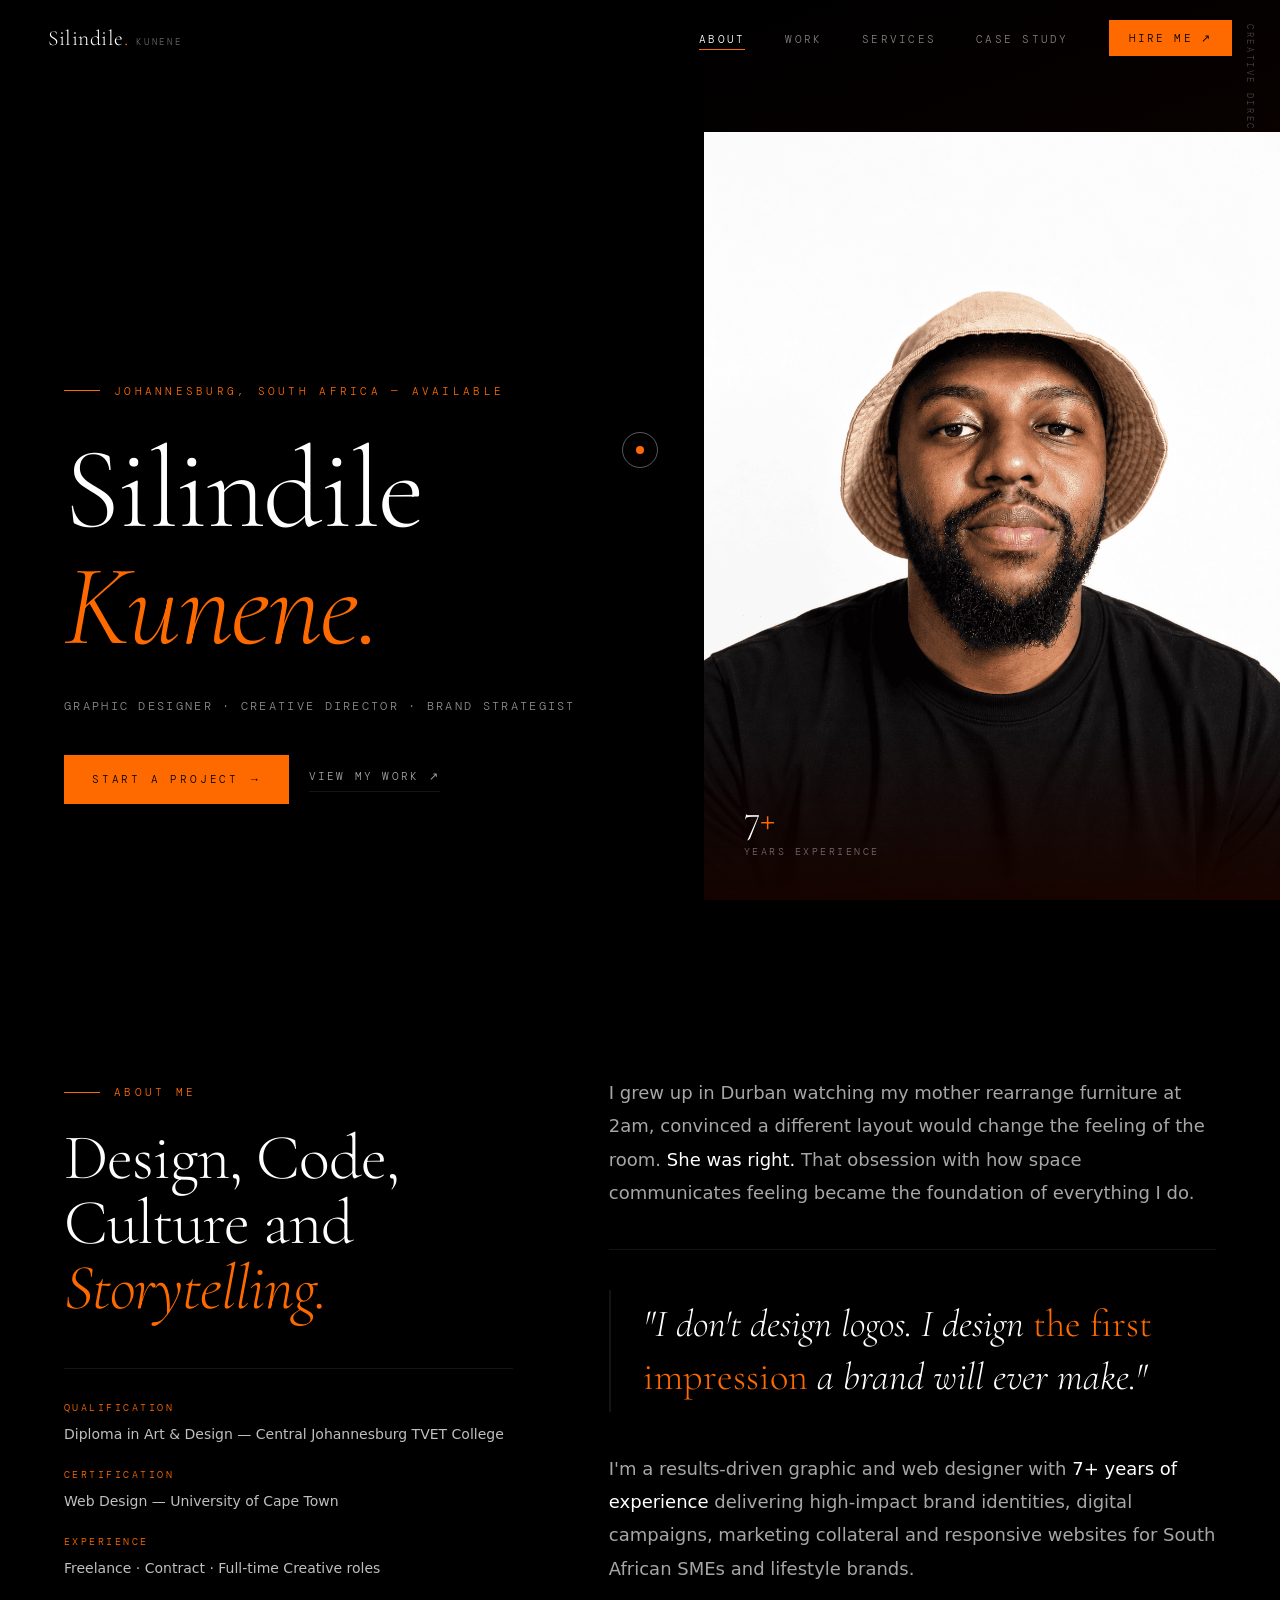
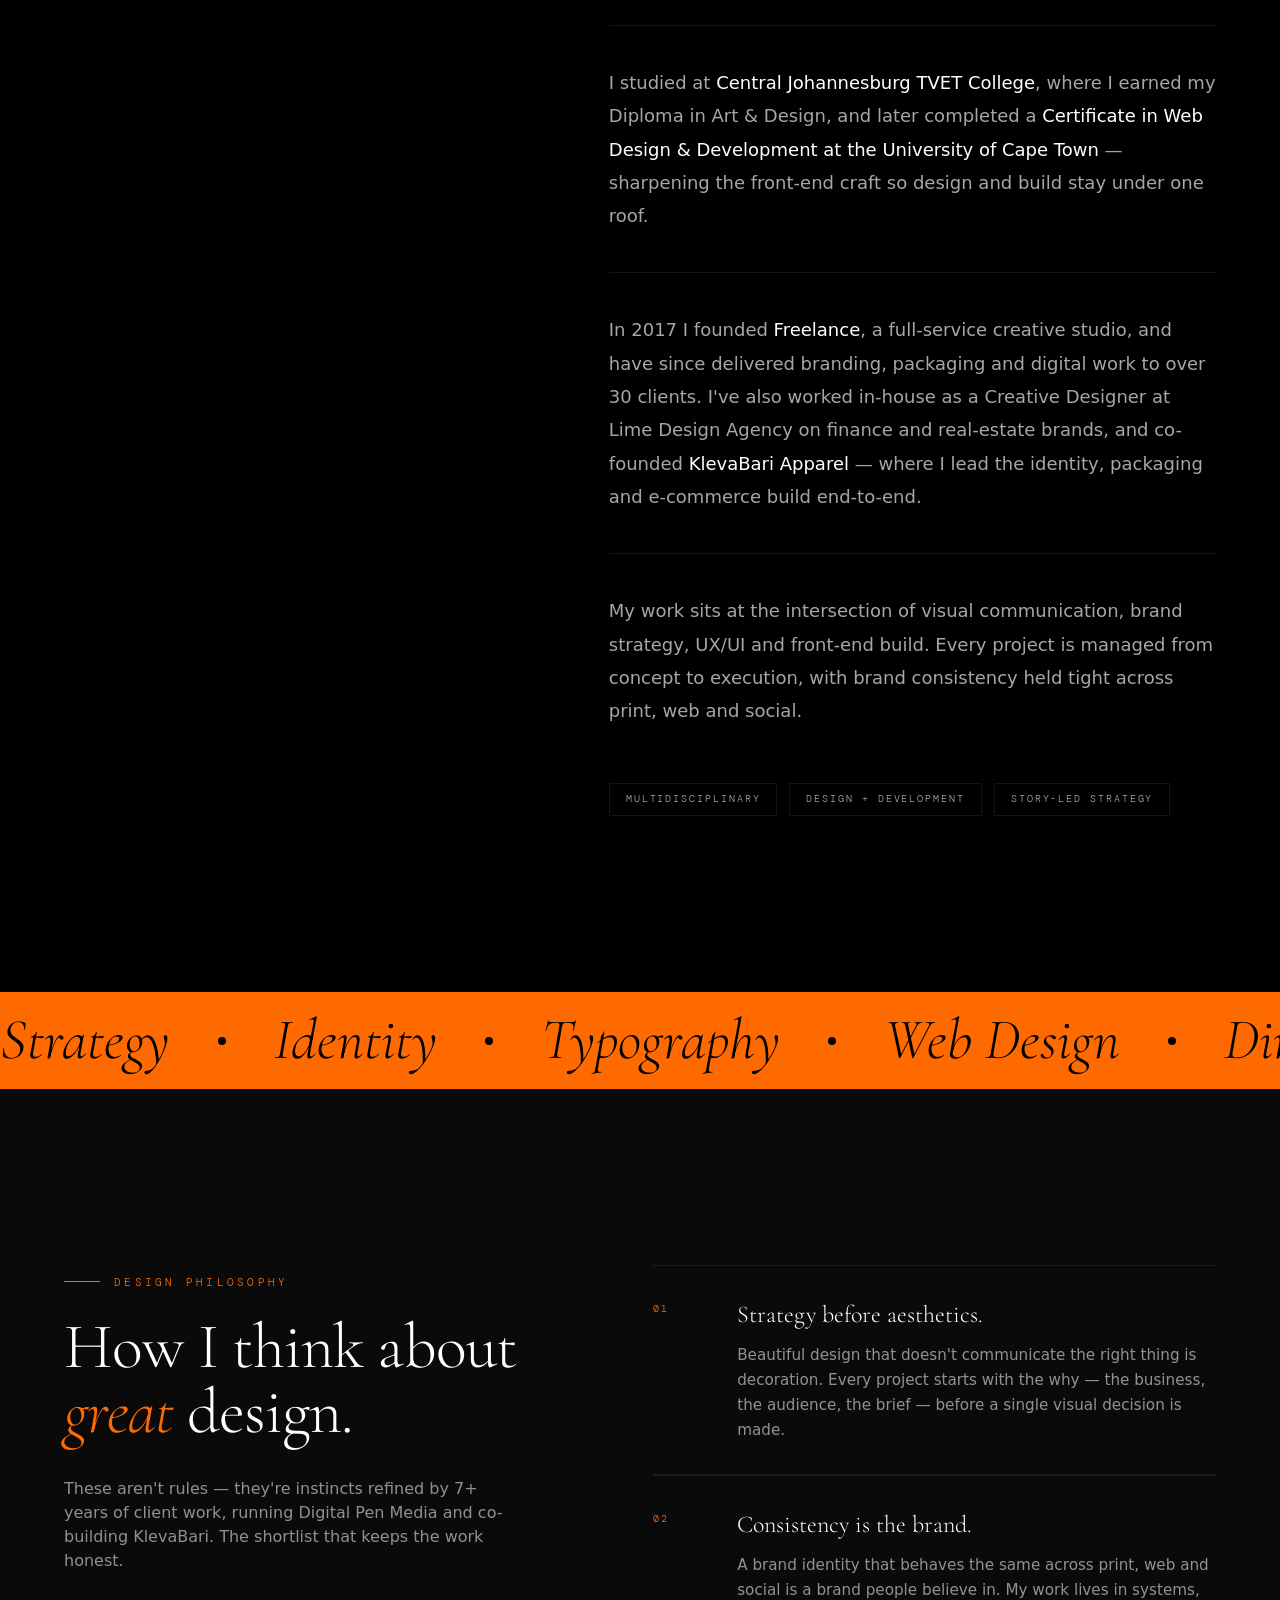
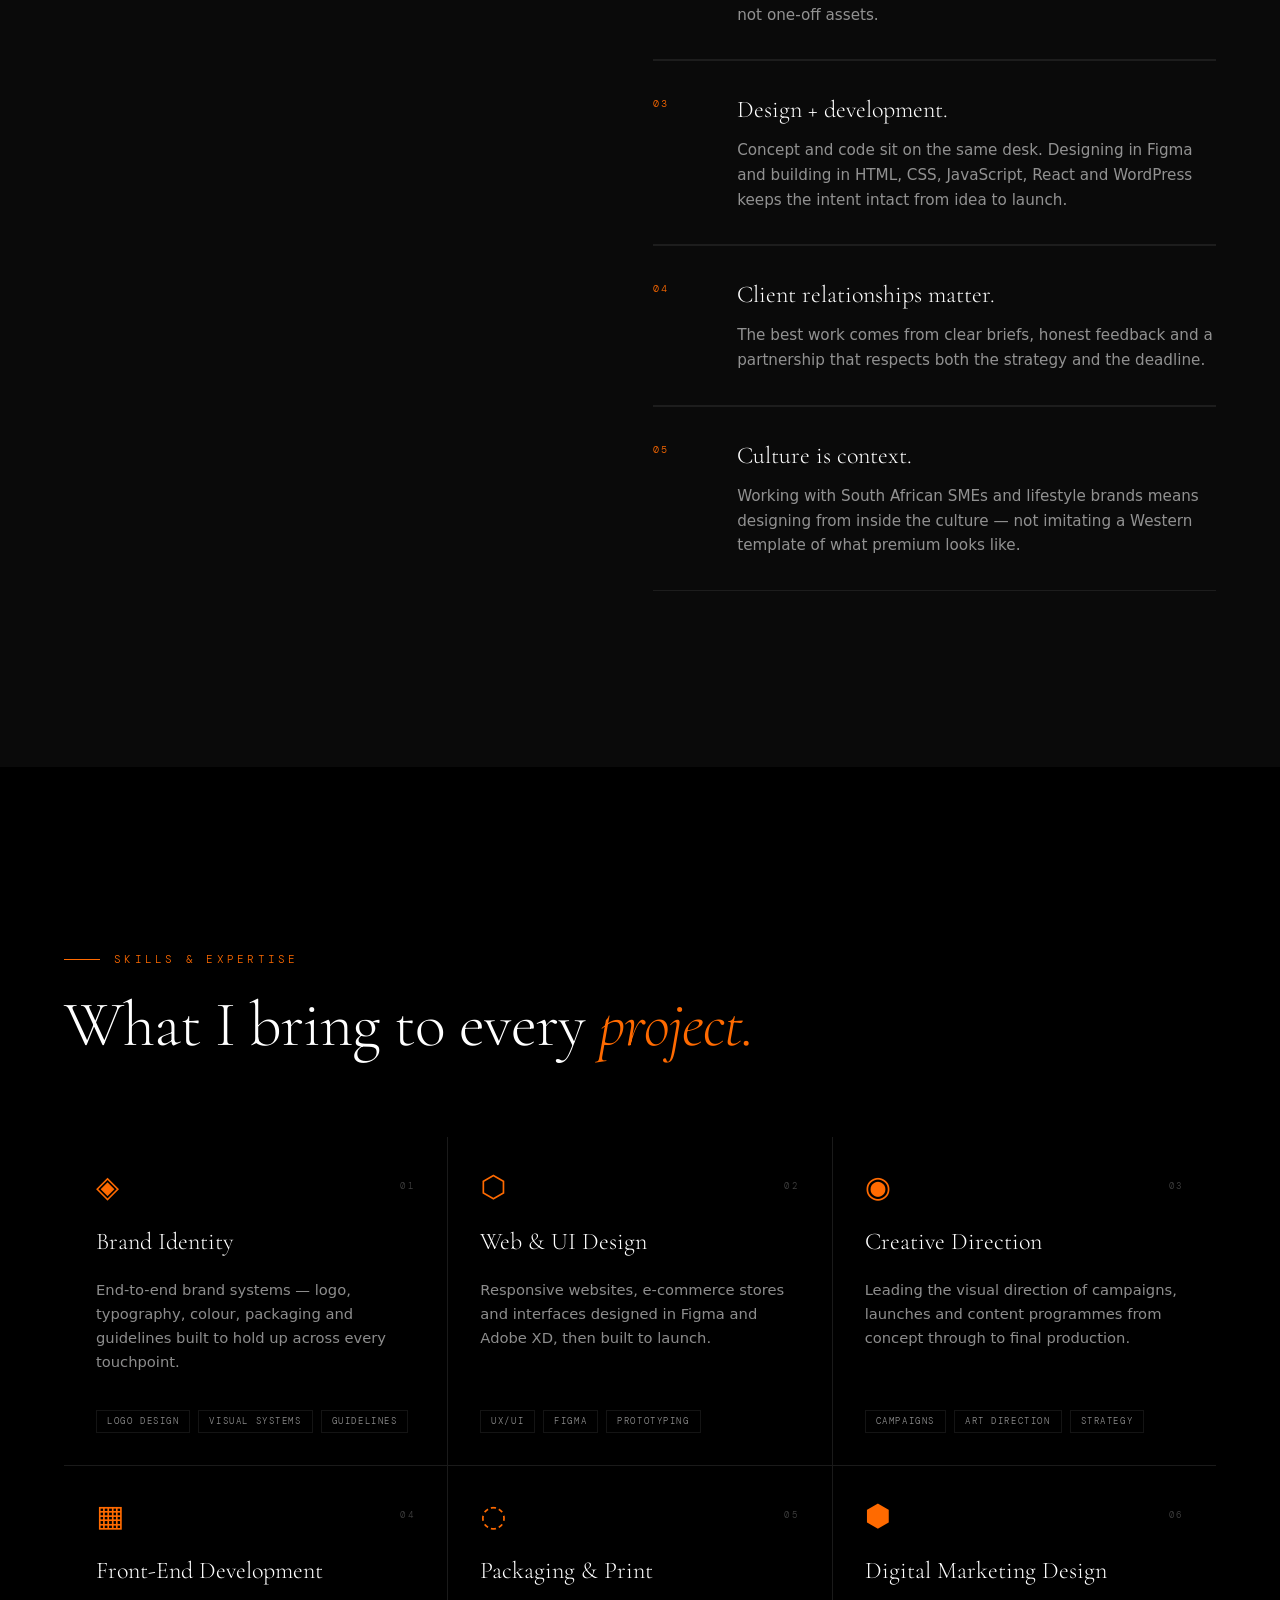
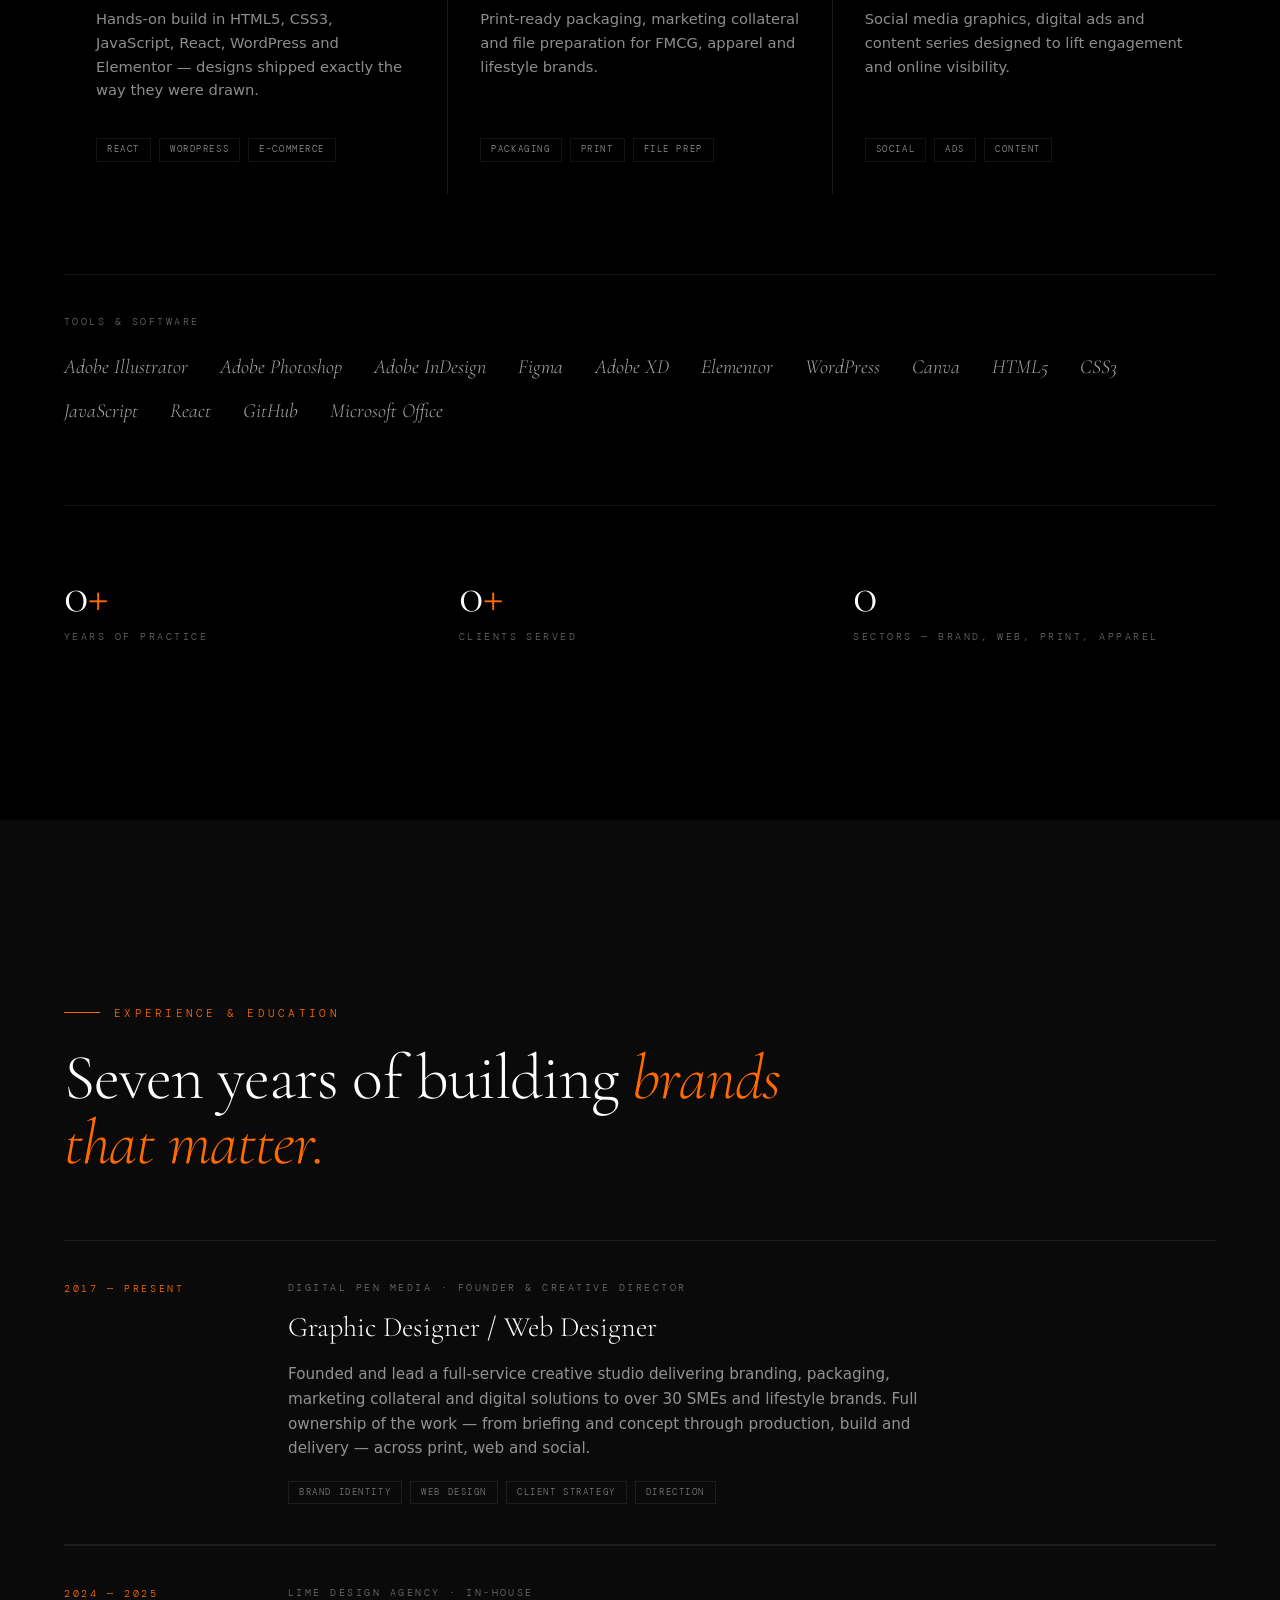
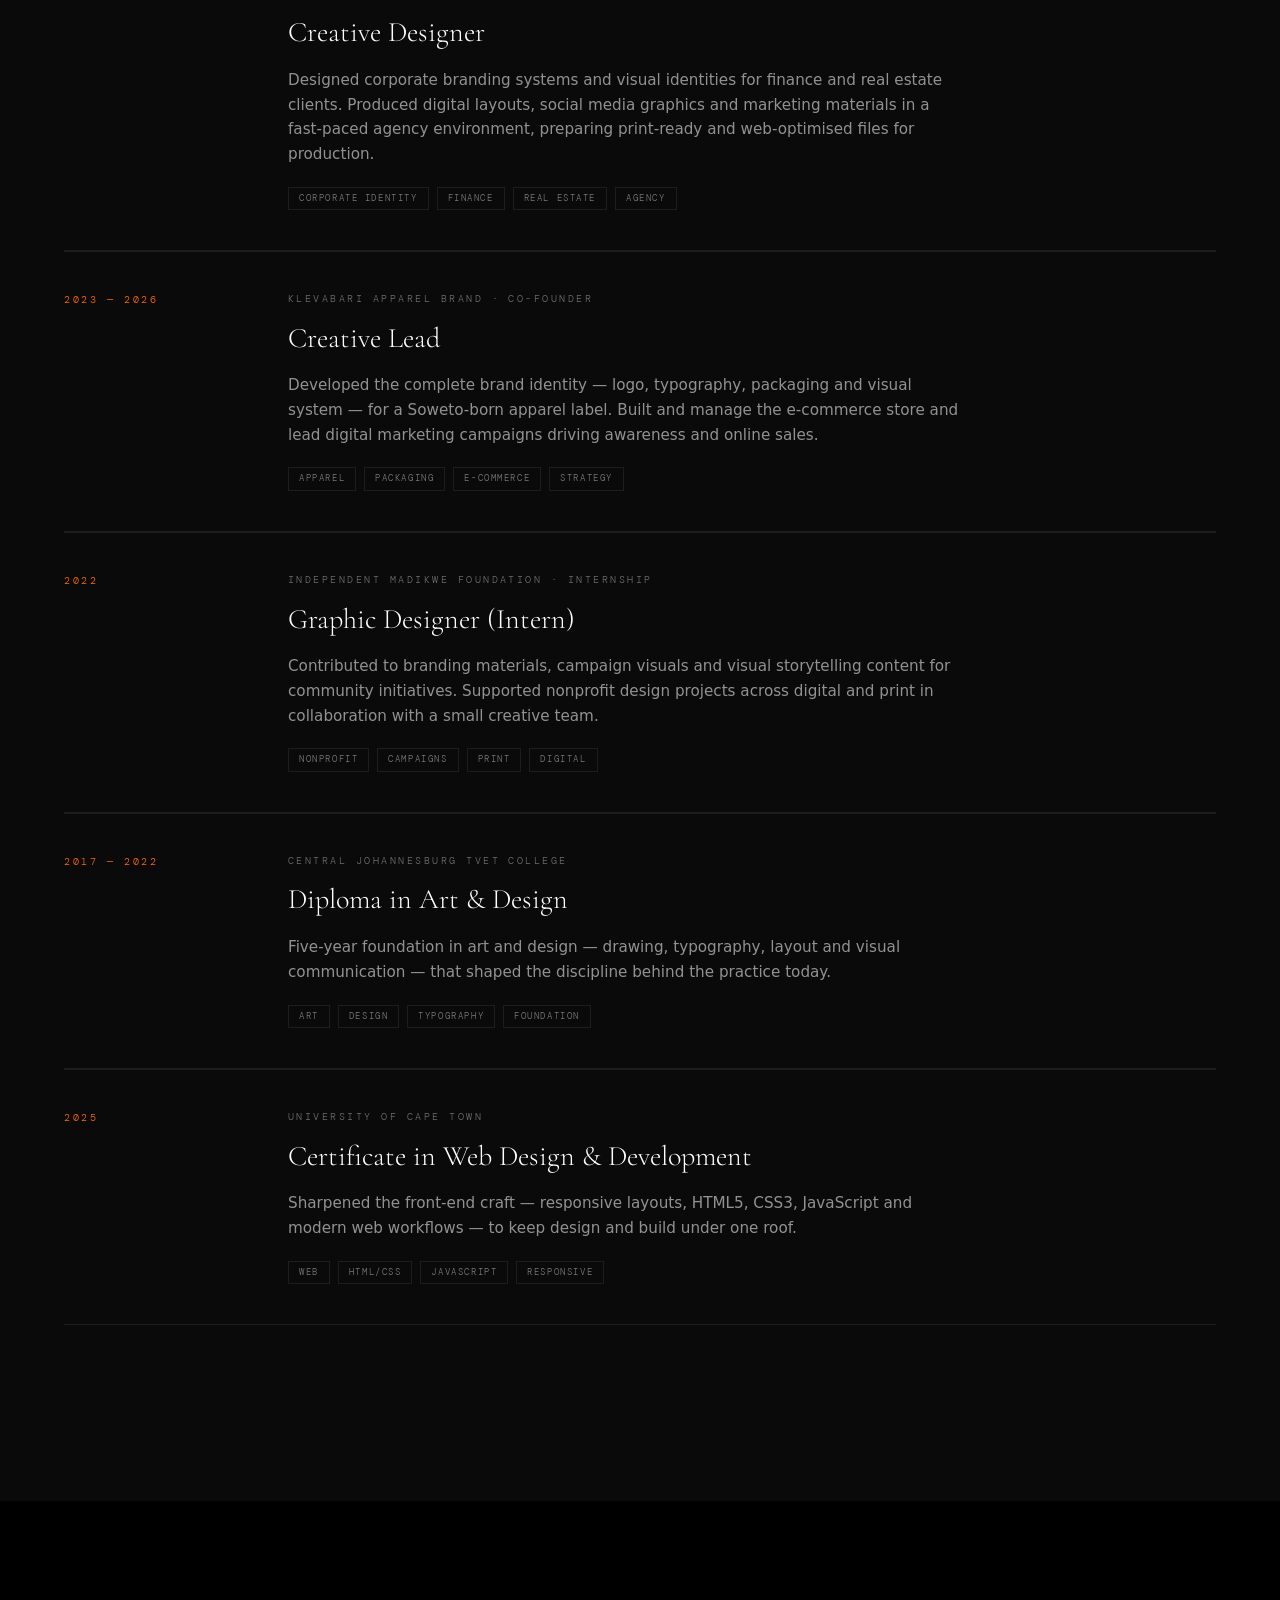
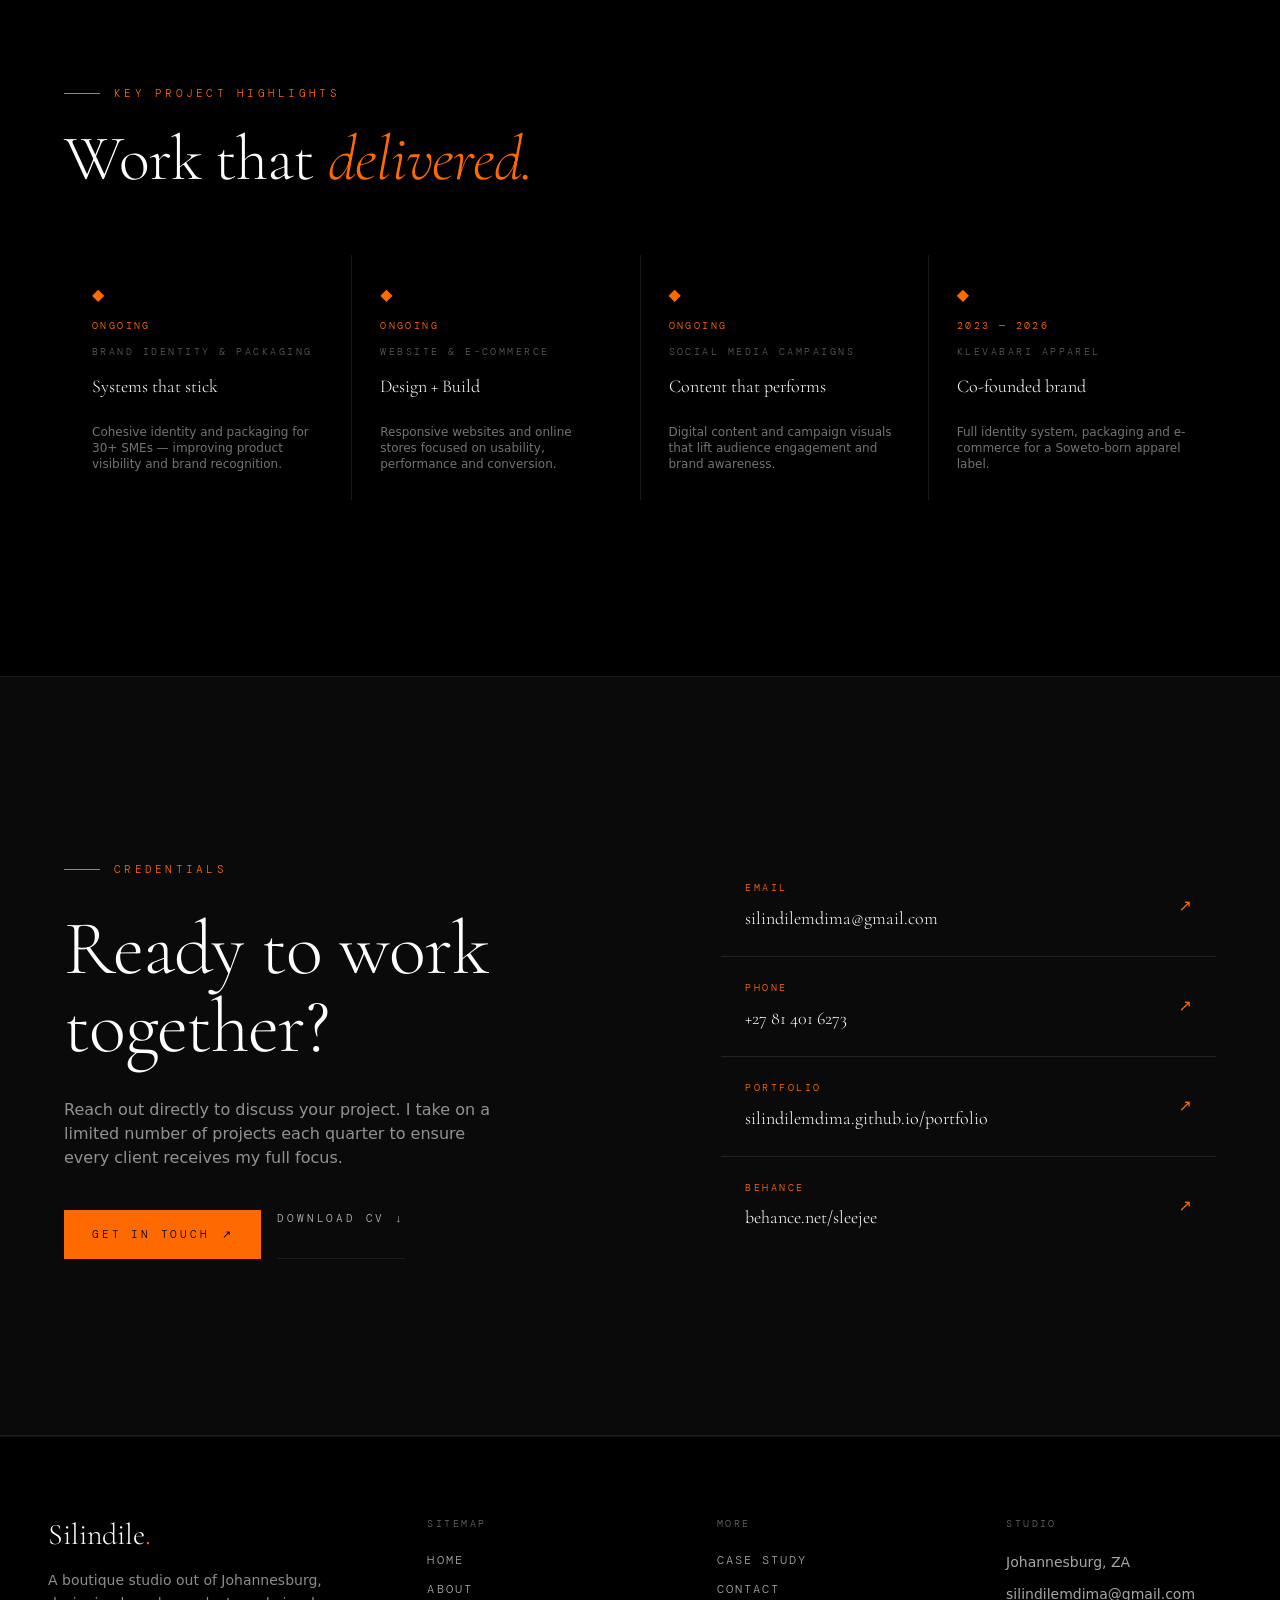
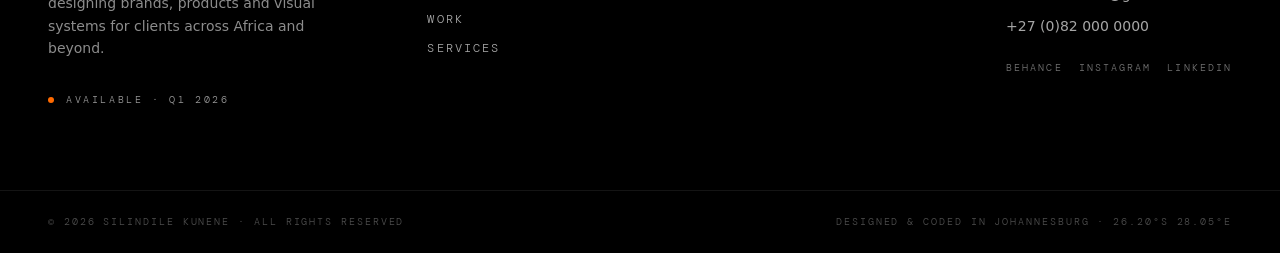
==== commit f56f958b: "Add files via upload" ====
--- a/about.html
+++ b/about.html
@@ -1,4 +1,4 @@
-<!DOCTYPE html><html lang="en" data-tsd-source="/src/routes/__root.tsx:108:5" class="cursor-on"><head data-tsd-source="/src/routes/__root.tsx:109:7"><meta charset="utf-8"><meta name="viewport" content="width=device-width, initial-scale=1"><link rel="preload" as="image" href="assets/images/silindile-about.png" fetchpriority="high"><link rel="stylesheet" href="https://fonts.googleapis.com/css2?family=Cormorant+Garamond:ital,wght@0,300;0,400;0,500;0,600;1,300;1,400;1,600&amp;family=DM+Mono:wght@300;400;500&amp;display=swap" data-precedence="default"><link rel="stylesheet" href="https://api.fontshare.com/v2/css?f[]=cabinet-grotesk@300,400,500,700,800,900&amp;display=swap" data-precedence="default"><title>About — Silindile Kunene · Graphic Designer &amp; Creative Director</title><meta name="author" content="Silindile Kunene"><meta name="theme-color" content="#000000"><meta name="format-detection" content="telephone=no"><meta property="og:site_name" content="Silindile Kunene"><meta property="og:type" content="website"><meta property="og:locale" content="en_ZA"><meta name="twitter:card" content="summary_large_image"><meta name="twitter:title" content="Silindile Kunene — Graphic Designer &amp; Creative Director"><meta name="twitter:description" content="Brand identity, web design, creative direction. Johannesburg-based studio working with premium brands across Africa and globally."><meta name="description" content="The story, philosophy, skills and experience behind Silindile Kunene — an independent designer crafting premium brands and digital experiences from Johannesburg."><meta property="og:title" content="About — Silindile Kunene"><meta property="og:description" content="Seven+ years building premium brand identities and digital experiences from Johannesburg."><meta property="og:url" content="https://radiant-refine-joy.lovable.app/about"><meta property="og:image" content="https://radiant-refine-joy.lovable.appassets/images/silindile-about.png"><meta name="twitter:image" content="https://radiant-refine-joy.lovable.appassets/images/silindile-about.png"><link rel="icon" href="/favicon.ico"><link rel="preconnect" href="https://fonts.googleapis.com"><link rel="preconnect" href="https://fonts.gstatic.com" crossorigin="anonymous"><link rel="preconnect" href="https://api.fontshare.com"><link rel="canonical" href="https://radiant-refine-joy.lovable.app/about"><link rel="preload" as="image" href="assets/images/silindile-about.png" fetchpriority="high"><script type="application/ld+json">{"@context":"https://schema.org","@type":"Person","name":"Silindile Kunene","jobTitle":"Graphic Designer & Creative Director","url":"https://radiant-refine-joy.lovable.app","address":{"@type":"PostalAddress","addressLocality":"Johannesburg","addressCountry":"ZA"},"sameAs":["https://www.behance.net/silindilekunene"]}</script><link rel="stylesheet" href="assets/styles.css"></head><body class="bg-ink text-bone" data-tsd-source="/src/routes/__root.tsx:112:7"><style data-tsd-source="/src/components/site/Cursor.tsx:65:7">
+<!DOCTYPE html><html lang="en" data-tsd-source="/src/routes/__root.tsx:108:5" class="cursor-on"><head data-tsd-source="/src/routes/__root.tsx:109:7"><meta charset="utf-8"><meta name="viewport" content="width=device-width, initial-scale=1"><link rel="preload" as="image" href="assets/images/silindile-about.png" fetchpriority="high"><link rel="stylesheet" href="https://fonts.googleapis.com/css2?family=Cormorant+Garamond:ital,wght@0,300;0,400;0,500;0,600;1,300;1,400;1,600&amp;family=DM+Mono:wght@300;400;500&amp;display=swap" data-precedence="default"><link rel="stylesheet" href="https://api.fontshare.com/v2/css?f[]=cabinet-grotesk@300,400,500,700,800,900&amp;display=swap" data-precedence="default"><link rel="stylesheet" href="assets/styles.css"><title>About — Silindile Kunene · Graphic Designer &amp; Creative Director</title><meta name="author" content="Silindile Kunene"><meta name="theme-color" content="#000000"><meta name="format-detection" content="telephone=no"><meta property="og:site_name" content="Silindile Kunene"><meta property="og:type" content="website"><meta property="og:locale" content="en_ZA"><meta name="twitter:card" content="summary_large_image"><meta name="twitter:title" content="Silindile Kunene — Graphic Designer &amp; Creative Director"><meta name="twitter:description" content="Brand identity, web design, creative direction. Johannesburg-based studio working with premium brands across Africa and globally."><meta name="description" content="The story, philosophy, skills and experience behind Silindile Kunene — an independent designer crafting premium brands and digital experiences from Johannesburg."><meta property="og:title" content="About — Silindile Kunene"><meta property="og:description" content="Seven+ years building premium brand identities and digital experiences from Johannesburg."><meta property="og:url" content="https://radiant-refine-joy.lovable.app/about"><meta property="og:image" content="https://radiant-refine-joy.lovable.appassets/images/silindile-about.png"><meta name="twitter:image" content="https://radiant-refine-joy.lovable.appassets/images/silindile-about.png"><link rel="icon" href="/favicon.ico"><link rel="preconnect" href="https://fonts.googleapis.com"><link rel="preconnect" href="https://fonts.gstatic.com" crossorigin="anonymous"><link rel="preconnect" href="https://api.fontshare.com"><link rel="canonical" href="https://radiant-refine-joy.lovable.app/about"><link rel="preload" as="image" href="assets/images/silindile-about.png" fetchpriority="high"><script type="application/ld+json">{"@context":"https://schema.org","@type":"Person","name":"Silindile Kunene","jobTitle":"Graphic Designer & Creative Director","url":"https://radiant-refine-joy.lovable.app","address":{"@type":"PostalAddress","addressLocality":"Johannesburg","addressCountry":"ZA"},"sameAs":["https://www.behance.net/silindilekunene"]}</script><link rel="stylesheet" href="assets/styles.css"></head><body class="bg-ink text-bone" data-tsd-source="/src/routes/__root.tsx:112:7"><style data-tsd-source="/src/components/site/Cursor.tsx:65:7">
         .cursor-on, .cursor-on * { cursor: none !important; }
         @media (max-width: 1023px), (pointer: coarse) {
           .cursor-on, .cursor-on * { cursor: auto !important; }
@@ -11,4 +11,4 @@
         .cursor-ring { width: 36px; height: 36px; border: 1px solid rgba(255,255,255,0.35); border-radius: 999px; }
         body.cursor-hover .cursor-dot { width: 56px; height: 56px; background: rgba(255,106,0,0.15); }
         body.cursor-hover .cursor-ring { width: 56px; height: 56px; border-color: var(--color-gold); }
-      </style><div class="cursor-dot" aria-hidden="true" data-tsd-source="/src/components/site/Cursor.tsx:79:7"></div><div class="cursor-ring" aria-hidden="true" data-tsd-source="/src/components/site/Cursor.tsx:80:7" style="transform: translate3d(720px, 900px, 0px) translate(-50%, -50%);"></div><nav class="fixed inset-x-0 top-0 z-50 flex items-center justify-between px-6 py-5 transition-all duration-500 md:px-12 bg-transparent" data-tsd-source="/src/components/site/Nav.tsx:27:7"><a data-tsd-source="/src/components/site/Nav.tsx:34:9" href="index.html" class="flex items-baseline gap-2 text-bone"><span class="font-display text-[1.35rem] tracking-wide" data-tsd-source="/src/components/site/Nav.tsx:35:11">Silindile<span class="text-gold" data-tsd-source="/src/components/site/Nav.tsx:36:22">.</span></span><span class="hidden font-mono text-[0.55rem] uppercase tracking-[0.3em] text-white/40 md:inline" data-tsd-source="/src/components/site/Nav.tsx:38:11">Kunene</span></a><ul class="hidden items-center gap-10 md:flex" data-tsd-source="/src/components/site/Nav.tsx:43:9"><li data-tsd-source="/src/components/site/Nav.tsx:47:15"><a data-tsd-source="/src/components/site/Nav.tsx:48:17" class="relative font-mono text-[0.7rem] uppercase tracking-[0.2em] transition-colors text-bone active" href="about.html" data-status="active" aria-current="page">About<span class="absolute -bottom-1 left-0 h-px bg-gold transition-all duration-500 w-full" data-tsd-source="/src/components/site/Nav.tsx:55:19"></span></a></li><li data-tsd-source="/src/components/site/Nav.tsx:47:15"><a data-tsd-source="/src/components/site/Nav.tsx:48:17" href="work.html" class="relative font-mono text-[0.7rem] uppercase tracking-[0.2em] transition-colors text-white/50 hover:text-bone">Work<span class="absolute -bottom-1 left-0 h-px bg-gold transition-all duration-500 w-0 group-hover:w-full" data-tsd-source="/src/components/site/Nav.tsx:55:19"></span></a></li><li data-tsd-source="/src/components/site/Nav.tsx:47:15"><a data-tsd-source="/src/components/site/Nav.tsx:48:17" href="services.html" class="relative font-mono text-[0.7rem] uppercase tracking-[0.2em] transition-colors text-white/50 hover:text-bone">Services<span class="absolute -bottom-1 left-0 h-px bg-gold transition-all duration-500 w-0 group-hover:w-full" data-tsd-source="/src/components/site/Nav.tsx:55:19"></span></a></li><li data-tsd-source="/src/components/site/Nav.tsx:47:15"><a data-tsd-source="/src/components/site/Nav.tsx:48:17" href="case-study.html" class="relative font-mono text-[0.7rem] uppercase tracking-[0.2em] transition-colors text-white/50 hover:text-bone">Case Study<span class="absolute -bottom-1 left-0 h-px bg-gold transition-all duration-500 w-0 group-hover:w-full" data-tsd-source="/src/components/site/Nav.tsx:55:19"></span></a></li><li data-tsd-source="/src/components/site/Nav.tsx:64:11"><a data-tsd-source="/src/components/site/Nav.tsx:65:13" href="contact.html" class="group inline-flex items-center gap-2 bg-gold px-5 py-2.5 font-mono text-[0.68rem] uppercase tracking-[0.2em] text-ink transition-colors hover:bg-bone">Hire Me<span class="transition-transform group-hover:translate-x-0.5" data-tsd-source="/src/components/site/Nav.tsx:70:15">↗</span></a></li></ul><button aria-label="Toggle navigation" class="relative z-50 flex h-10 w-10 flex-col items-center justify-center gap-[5px] md:hidden" data-tsd-source="/src/components/site/Nav.tsx:75:9"><span class="block h-[1.5px] w-7 bg-bone transition-transform " data-tsd-source="/src/components/site/Nav.tsx:80:11"></span><span class="block h-[1.5px] w-7 bg-bone transition-opacity " data-tsd-source="/src/components/site/Nav.tsx:83:11"></span><span class="block h-[1.5px] w-7 bg-bone transition-transform " data-tsd-source="/src/components/site/Nav.tsx:86:11"></span></button></nav><div class="fixed inset-0 z-40 flex flex-col items-center justify-center gap-10 bg-ink transition-all duration-500 md:hidden pointer-events-none opacity-0" data-tsd-source="/src/components/site/Nav.tsx:93:7"><a data-tsd-source="/src/components/site/Nav.tsx:99:11" href="index.html" class="font-display text-4xl font-light tracking-tight text-bone transition-colors hover:text-gold">Home</a><a data-tsd-source="/src/components/site/Nav.tsx:99:11" class="font-display text-4xl font-light tracking-tight text-bone transition-colors hover:text-gold active" href="about.html" data-status="active" aria-current="page">About</a><a data-tsd-source="/src/components/site/Nav.tsx:99:11" href="work.html" class="font-display text-4xl font-light tracking-tight text-bone transition-colors hover:text-gold">Work</a><a data-tsd-source="/src/components/site/Nav.tsx:99:11" href="services.html" class="font-display text-4xl font-light tracking-tight text-bone transition-colors hover:text-gold">Services</a><a data-tsd-source="/src/components/site/Nav.tsx:99:11" href="case-study.html" class="font-display text-4xl font-light tracking-tight text-bone transition-colors hover:text-gold">Case Study</a><a data-tsd-source="/src/components/site/Nav.tsx:99:11" href="contact.html" class="font-display text-4xl font-light tracking-tight text-bone transition-colors hover:text-gold">Contact</a><div class="absolute bottom-12 font-mono text-[0.6rem] uppercase tracking-[0.3em] text-white/30" data-tsd-source="/src/components/site/Nav.tsx:107:9">Johannesburg · ZA</div></div><main class="min-h-screen" data-tsd-source="/src/routes/__root.tsx:127:7"><!--$--><section class="relative grid min-h-[100svh] grid-cols-1 overflow-hidden bg-ink md:grid-cols-[1.1fr_0.9fr]" data-tsd-source="/src/routes/about.tsx:73:7"><div class="flex flex-col justify-end px-6 pb-20 pt-32 md:px-16 md:pb-24 md:pt-40" data-tsd-source="/src/routes/about.tsx:74:9"><div data-tsd-source="/src/components/site/Reveal.tsx:22:5" style="opacity: 1; transform: none;"><span class="eyebrow eyebrow-rule" data-tsd-source="/src/routes/about.tsx:76:13">Johannesburg, South Africa — Available</span></div><h1 class="serif-display mt-8 text-[clamp(3.5rem,9vw,8.5rem)]" data-tsd-source="/src/components/site/Reveal.tsx:47:5"><span class="inline-block will-change-transform " data-tsd-source="/src/components/site/Reveal.tsx:57:11" style="opacity: 1; filter: blur(0px); transform: none;">Silindile<!-- -->&nbsp;</span><span class="inline-block will-change-transform italic text-gold" data-tsd-source="/src/components/site/Reveal.tsx:57:11" style="opacity: 1; filter: blur(0px); transform: none;">Kunene.</span></h1><div data-tsd-source="/src/components/site/Reveal.tsx:22:5" style="opacity: 1; transform: none;"><div class="mt-8 font-mono text-[0.72rem] uppercase tracking-[0.2em] text-white/55" data-tsd-source="/src/routes/about.tsx:84:13">Graphic Designer · Creative Director · Brand Strategist</div></div><div data-tsd-source="/src/components/site/Reveal.tsx:22:5" style="opacity: 1; transform: none;"><div class="mt-10 flex flex-wrap items-center gap-5" data-tsd-source="/src/routes/about.tsx:89:13"><a data-tsd-source="/src/routes/about.tsx:90:15" href="contact.html" class="group inline-flex items-center gap-3 bg-gold px-7 py-4 font-mono text-[0.7rem] uppercase tracking-[0.25em] text-ink hover:bg-bone">Start a project <span class="transition-transform group-hover:translate-x-1" data-tsd-source="/src/routes/about.tsx:94:33">→</span></a><a data-tsd-source="/src/routes/about.tsx:96:15" href="work.html" class="border-b border-white/15 pb-1.5 font-mono text-[0.7rem] uppercase tracking-[0.2em] text-white/65 hover:border-gold hover:text-bone">View my work ↗</a></div></div></div><div class="relative min-h-[60svh] overflow-hidden bg-paper md:min-h-0" data-tsd-source="/src/routes/about.tsx:106:9"><div class="absolute inset-0 bg-[linear-gradient(160deg,#000_0%,#0d0200_50%,#1a0500_100%)]" data-tsd-source="/src/routes/about.tsx:107:11"></div><div class="absolute left-1/2 top-1/2 h-[300px] w-[300px] -translate-x-1/2 -translate-y-1/2 spin-slow rounded-full border border-gold/10" data-tsd-source="/src/routes/about.tsx:108:11"></div><div class="absolute left-1/2 top-1/2 h-[500px] w-[500px] -translate-x-1/2 -translate-y-1/2 rounded-full border border-gold/5 [animation:spin-slow_60s_linear_infinite_reverse]" data-tsd-source="/src/routes/about.tsx:109:11"></div><div class="absolute left-1/2 top-[15%] h-[420px] w-[420px] -translate-x-1/2 rounded-full bg-[radial-gradient(circle,rgba(255,106,0,0.2),transparent_70%)]" data-tsd-source="/src/routes/about.tsx:110:11"></div><img src="assets/images/silindile-about.png" alt="Portrait of Silindile Kunene in a bucket hat" fetchpriority="high" decoding="async" width="900" height="1200" class="absolute bottom-0 left-1/2 h-[88%] w-auto -translate-x-1/2 object-contain object-bottom grayscale-[0.15] [mask-image:linear-gradient(to_bottom,black_78%,transparent)]" data-tsd-source="/src/routes/about.tsx:112:11"><div class="absolute right-6 top-6 font-mono text-[0.55rem] uppercase tracking-[0.3em] text-white/25" style="writing-mode:vertical-rl" data-tsd-source="/src/routes/about.tsx:123:11">Creative Director · JHB</div><div class="absolute bottom-10 left-10 flex flex-col gap-2" data-tsd-source="/src/routes/about.tsx:126:11"><div class="font-display text-[2.4rem] font-light leading-none" data-tsd-source="/src/routes/about.tsx:127:13">7<span class="text-gold" data-tsd-source="/src/routes/about.tsx:127:82">+</span></div><div class="mono-label text-white/40" data-tsd-source="/src/routes/about.tsx:128:13">Years Experience</div></div></div></section><section class="bg-ink px-6 py-32 md:px-16 md:py-44" data-tsd-source="/src/routes/about.tsx:134:7"><div class="mx-auto grid max-w-[1400px] gap-24 md:grid-cols-[0.85fr_1.15fr]" data-tsd-source="/src/routes/about.tsx:135:9"><div data-tsd-source="/src/components/site/Reveal.tsx:22:5" style="opacity:0;transform:translateY(36px)"><div class="sticky top-32" data-tsd-source="/src/routes/about.tsx:137:13"><span class="eyebrow eyebrow-rule" data-tsd-source="/src/routes/about.tsx:138:15">About me</span><h2 class="serif-display mt-6 text-[clamp(2.5rem,5vw,4.5rem)]" data-tsd-source="/src/routes/about.tsx:139:15">Design, Code,<br data-tsd-source="/src/routes/about.tsx:140:30">Culture and<br data-tsd-source="/src/routes/about.tsx:140:47"><span class="italic text-gold" data-tsd-source="/src/routes/about.tsx:140:53">Storytelling.</span></h2><div class="mt-12 space-y-6 border-t border-white/10 pt-8" data-tsd-source="/src/routes/about.tsx:143:15"><div data-tsd-source="/src/routes/about.tsx:430:5"><div class="mono-label text-gold" data-tsd-source="/src/routes/about.tsx:431:7">Qualification</div><div class="mt-2 text-sm text-white/75" data-tsd-source="/src/routes/about.tsx:432:7">Diploma in Art &amp; Design — Central Johannesburg TVET College</div></div><div data-tsd-source="/src/routes/about.tsx:430:5"><div class="mono-label text-gold" data-tsd-source="/src/routes/about.tsx:431:7">Certification</div><div class="mt-2 text-sm text-white/75" data-tsd-source="/src/routes/about.tsx:432:7">Web Design — University of Cape Town</div></div><div data-tsd-source="/src/routes/about.tsx:430:5"><div class="mono-label text-gold" data-tsd-source="/src/routes/about.tsx:431:7">Experience</div><div class="mt-2 text-sm text-white/75" data-tsd-source="/src/routes/about.tsx:432:7">Freelance · Contract · Full-time Creative roles</div></div></div></div></div><div class="flex flex-col gap-10" data-tsd-source="/src/routes/about.tsx:151:11"><div data-tsd-source="/src/components/site/Reveal.tsx:22:5" style="opacity:0;transform:translateY(36px)"><p class="border-b border-white/10 pb-10 text-lg leading-[1.85] text-white/65 [&amp;_strong]:text-bone" data-tsd-source="/src/routes/about.tsx:153:15">I grew up in Durban watching my mother rearrange furniture at 2am, convinced a different layout would change the feeling of the room.<strong data-tsd-source="/src/routes/about.tsx:156:17"> She was right.</strong> That obsession with how space communicates feeling became the foundation of everything I do.</p></div><div data-tsd-source="/src/components/site/Reveal.tsx:22:5" style="opacity:0;transform:translateY(36px)"><blockquote class="border-l-2 border-gold py-2 pl-8 font-display text-[clamp(1.6rem,3vw,2.6rem)] font-light italic leading-snug" data-tsd-source="/src/routes/about.tsx:162:15">"I don't design logos. I design<!-- --> <span class="not-italic text-gold" data-tsd-source="/src/routes/about.tsx:164:17">the first impression</span> <!-- -->a brand will ever make."</blockquote></div><div data-tsd-source="/src/components/site/Reveal.tsx:22:5" style="opacity:0;transform:translateY(36px)"><p class="border-b border-white/10 pb-10 text-lg leading-[1.85] text-white/65 [&amp;_strong]:text-bone" data-tsd-source="/src/routes/about.tsx:170:15">I'm a results-driven graphic and web designer with<!-- --> <strong data-tsd-source="/src/routes/about.tsx:172:17">7+ years of experience</strong> delivering high-impact brand identities, digital campaigns, marketing collateral and responsive websites for South African SMEs and lifestyle brands.</p></div><div data-tsd-source="/src/components/site/Reveal.tsx:22:5" style="opacity:0;transform:translateY(36px)"><p class="border-b border-white/10 pb-10 text-lg leading-[1.85] text-white/65 [&amp;_strong]:text-bone" data-tsd-source="/src/routes/about.tsx:179:15">I studied at <strong data-tsd-source="/src/routes/about.tsx:180:30">Central Johannesburg TVET College</strong>, where I earned my Diploma in Art &amp; Design, and later completed a<!-- --> <strong data-tsd-source="/src/routes/about.tsx:182:17">Certificate in Web Design &amp; Development at the University of Cape Town</strong> — sharpening the front-end craft so design and build stay under one roof.</p></div><div data-tsd-source="/src/components/site/Reveal.tsx:22:5" style="opacity:0;transform:translateY(36px)"><p class="border-b border-white/10 pb-10 text-lg leading-[1.85] text-white/65 [&amp;_strong]:text-bone" data-tsd-source="/src/routes/about.tsx:189:15">In 2017 I founded <strong data-tsd-source="/src/routes/about.tsx:190:35">Freelance</strong>, a full-service creative studio, and have since delivered branding, packaging and digital work to over 30 clients. I've also worked in-house as a Creative Designer at Lime Design Agency on finance and real-estate brands, and co-founded <strong data-tsd-source="/src/routes/about.tsx:194:40">KlevaBari Apparel</strong> — where I lead the identity, packaging and e-commerce build end-to-end.</p></div><div data-tsd-source="/src/components/site/Reveal.tsx:22:5" style="opacity:0;transform:translateY(36px)"><p class="text-lg leading-[1.85] text-white/65" data-tsd-source="/src/routes/about.tsx:200:15">My work sits at the intersection of visual communication, brand strategy, UX/UI and front-end build. Every project is managed from concept to execution, with brand consistency held tight across print, web and social.</p></div><div data-tsd-source="/src/components/site/Reveal.tsx:22:5" style="opacity:0;transform:translateY(36px)"><div class="mt-4 flex flex-wrap gap-3" data-tsd-source="/src/routes/about.tsx:209:15"><span class="border border-gold/30 px-4 py-2 font-mono text-[0.6rem] uppercase tracking-[0.2em] text-white/65" data-tsd-source="/src/routes/about.tsx:211:19">Multidisciplinary</span><span class="border border-gold/30 px-4 py-2 font-mono text-[0.6rem] uppercase tracking-[0.2em] text-white/65" data-tsd-source="/src/routes/about.tsx:211:19">Design + Development</span><span class="border border-gold/30 px-4 py-2 font-mono text-[0.6rem] uppercase tracking-[0.2em] text-white/65" data-tsd-source="/src/routes/about.tsx:211:19">Story-led Strategy</span></div></div></div></div></section><div class="overflow-hidden bg-gold text-ink" data-tsd-source="/src/components/site/Marquee.tsx:19:5"><div class="marquee-track py-5" data-tsd-source="/src/components/site/Marquee.tsx:20:7"><div class="flex shrink-0 items-center gap-12 pr-12" aria-hidden="false" data-tsd-source="/src/components/site/Marquee.tsx:22:11"><span class="flex items-center gap-12 font-display text-[clamp(2rem,4.5vw,4.5rem)] leading-none italic" data-tsd-source="/src/components/site/Marquee.tsx:24:15"><span data-tsd-source="/src/routes/about.tsx:224:11">Strategy</span><span class="inline-block h-2 w-2 rounded-full bg-ink" data-tsd-source="/src/components/site/Marquee.tsx:29:17"></span></span><span class="flex items-center gap-12 font-display text-[clamp(2rem,4.5vw,4.5rem)] leading-none italic" data-tsd-source="/src/components/site/Marquee.tsx:24:15"><span data-tsd-source="/src/routes/about.tsx:224:11">Identity</span><span class="inline-block h-2 w-2 rounded-full bg-ink" data-tsd-source="/src/components/site/Marquee.tsx:29:17"></span></span><span class="flex items-center gap-12 font-display text-[clamp(2rem,4.5vw,4.5rem)] leading-none italic" data-tsd-source="/src/components/site/Marquee.tsx:24:15"><span data-tsd-source="/src/routes/about.tsx:224:11">Typography</span><span class="inline-block h-2 w-2 rounded-full bg-ink" data-tsd-source="/src/components/site/Marquee.tsx:29:17"></span></span><span class="flex items-center gap-12 font-display text-[clamp(2rem,4.5vw,4.5rem)] leading-none italic" data-tsd-source="/src/components/site/Marquee.tsx:24:15"><span data-tsd-source="/src/routes/about.tsx:224:11">Web Design</span><span class="inline-block h-2 w-2 rounded-full bg-ink" data-tsd-source="/src/components/site/Marquee.tsx:29:17"></span></span><span class="flex items-center gap-12 font-display text-[clamp(2rem,4.5vw,4.5rem)] leading-none italic" data-tsd-source="/src/components/site/Marquee.tsx:24:15"><span data-tsd-source="/src/routes/about.tsx:224:11">Direction</span><span class="inline-block h-2 w-2 rounded-full bg-ink" data-tsd-source="/src/components/site/Marquee.tsx:29:17"></span></span><span class="flex items-center gap-12 font-display text-[clamp(2rem,4.5vw,4.5rem)] leading-none italic" data-tsd-source="/src/components/site/Marquee.tsx:24:15"><span data-tsd-source="/src/routes/about.tsx:224:11">Packaging</span><span class="inline-block h-2 w-2 rounded-full bg-ink" data-tsd-source="/src/components/site/Marquee.tsx:29:17"></span></span><span class="flex items-center gap-12 font-display text-[clamp(2rem,4.5vw,4.5rem)] leading-none italic" data-tsd-source="/src/components/site/Marquee.tsx:24:15"><span data-tsd-source="/src/routes/about.tsx:224:11">Motion</span><span class="inline-block h-2 w-2 rounded-full bg-ink" data-tsd-source="/src/components/site/Marquee.tsx:29:17"></span></span><span class="flex items-center gap-12 font-display text-[clamp(2rem,4.5vw,4.5rem)] leading-none italic" data-tsd-source="/src/components/site/Marquee.tsx:24:15"><span data-tsd-source="/src/routes/about.tsx:224:11">Storytelling</span><span class="inline-block h-2 w-2 rounded-full bg-ink" data-tsd-source="/src/components/site/Marquee.tsx:29:17"></span></span></div><div class="flex shrink-0 items-center gap-12 pr-12" aria-hidden="true" data-tsd-source="/src/components/site/Marquee.tsx:22:11"><span class="flex items-center gap-12 font-display text-[clamp(2rem,4.5vw,4.5rem)] leading-none italic" data-tsd-source="/src/components/site/Marquee.tsx:24:15"><span data-tsd-source="/src/routes/about.tsx:224:11">Strategy</span><span class="inline-block h-2 w-2 rounded-full bg-ink" data-tsd-source="/src/components/site/Marquee.tsx:29:17"></span></span><span class="flex items-center gap-12 font-display text-[clamp(2rem,4.5vw,4.5rem)] leading-none italic" data-tsd-source="/src/components/site/Marquee.tsx:24:15"><span data-tsd-source="/src/routes/about.tsx:224:11">Identity</span><span class="inline-block h-2 w-2 rounded-full bg-ink" data-tsd-source="/src/components/site/Marquee.tsx:29:17"></span></span><span class="flex items-center gap-12 font-display text-[clamp(2rem,4.5vw,4.5rem)] leading-none italic" data-tsd-source="/src/components/site/Marquee.tsx:24:15"><span data-tsd-source="/src/routes/about.tsx:224:11">Typography</span><span class="inline-block h-2 w-2 rounded-full bg-ink" data-tsd-source="/src/components/site/Marquee.tsx:29:17"></span></span><span class="flex items-center gap-12 font-display text-[clamp(2rem,4.5vw,4.5rem)] leading-none italic" data-tsd-source="/src/components/site/Marquee.tsx:24:15"><span data-tsd-source="/src/routes/about.tsx:224:11">Web Design</span><span class="inline-block h-2 w-2 rounded-full bg-ink" data-tsd-source="/src/components/site/Marquee.tsx:29:17"></span></span><span class="flex items-center gap-12 font-display text-[clamp(2rem,4.5vw,4.5rem)] leading-none italic" data-tsd-source="/src/components/site/Marquee.tsx:24:15"><span data-tsd-source="/src/routes/about.tsx:224:11">Direction</span><span class="inline-block h-2 w-2 rounded-full bg-ink" data-tsd-source="/src/components/site/Marquee.tsx:29:17"></span></span><span class="flex items-center gap-12 font-display text-[clamp(2rem,4.5vw,4.5rem)] leading-none italic" data-tsd-source="/src/components/site/Marquee.tsx:24:15"><span data-tsd-source="/src/routes/about.tsx:224:11">Packaging</span><span class="inline-block h-2 w-2 rounded-full bg-ink" data-tsd-source="/src/components/site/Marquee.tsx:29:17"></span></span><span class="flex items-center gap-12 font-display text-[clamp(2rem,4.5vw,4.5rem)] leading-none italic" data-tsd-source="/src/components/site/Marquee.tsx:24:15"><span data-tsd-source="/src/routes/about.tsx:224:11">Motion</span><span class="inline-block h-2 w-2 rounded-full bg-ink" data-tsd-source="/src/components/site/Marquee.tsx:29:17"></span></span><span class="flex items-center gap-12 font-display text-[clamp(2rem,4.5vw,4.5rem)] leading-none italic" data-tsd-source="/src/components/site/Marquee.tsx:24:15"><span data-tsd-source="/src/routes/about.tsx:224:11">Storytelling</span><span class="inline-block h-2 w-2 rounded-full bg-ink" data-tsd-source="/src/components/site/Marquee.tsx:29:17"></span></span></div></div></div><section class="bg-paper px-6 py-32 md:px-16 md:py-44" data-tsd-source="/src/routes/about.tsx:229:7"><div class="mx-auto grid max-w-[1400px] gap-20 md:grid-cols-[0.95fr_1.05fr]" data-tsd-source="/src/routes/about.tsx:230:9"><div data-tsd-source="/src/components/site/Reveal.tsx:22:5" style="opacity:0;transform:translateY(36px)"><div class="sticky top-32" data-tsd-source="/src/routes/about.tsx:232:13"><span class="eyebrow eyebrow-rule" data-tsd-source="/src/routes/about.tsx:233:15">Design philosophy</span><h2 class="serif-display mt-6 text-[clamp(2.4rem,5vw,4.5rem)]" data-tsd-source="/src/routes/about.tsx:234:15">How I think about <span class="italic text-gold" data-tsd-source="/src/routes/about.tsx:235:35">great</span> design.</h2><p class="mt-8 max-w-md text-white/55" data-tsd-source="/src/routes/about.tsx:237:15">These aren't rules — they're instincts refined by 7+ years of client work, running Digital Pen Media and co-building KlevaBari. The shortlist that keeps the work honest.</p></div></div><div data-tsd-source="/src/routes/about.tsx:245:11"><div data-tsd-source="/src/components/site/Reveal.tsx:22:5" style="opacity:0;transform:translateY(36px)"><article class="group grid grid-cols-[60px_1fr] items-start gap-6 border-t border-white/10 py-8 transition-colors last:border-b hover:border-t-gold" data-tsd-source="/src/routes/about.tsx:248:17"><span class="mt-1 font-mono text-[0.62rem] uppercase tracking-[0.2em] text-gold" data-tsd-source="/src/routes/about.tsx:249:19">01</span><div data-tsd-source="/src/routes/about.tsx:250:19"><h3 class="font-display text-2xl font-light leading-snug transition-colors group-hover:text-gold" data-tsd-source="/src/routes/about.tsx:251:21">Strategy before aesthetics.</h3><p class="mt-3 text-[0.95rem] leading-relaxed text-white/55" data-tsd-source="/src/routes/about.tsx:252:21">Beautiful design that doesn't communicate the right thing is decoration. Every project starts with the why — the business, the audience, the brief — before a single visual decision is made.</p></div></article></div><div data-tsd-source="/src/components/site/Reveal.tsx:22:5" style="opacity:0;transform:translateY(36px)"><article class="group grid grid-cols-[60px_1fr] items-start gap-6 border-t border-white/10 py-8 transition-colors last:border-b hover:border-t-gold" data-tsd-source="/src/routes/about.tsx:248:17"><span class="mt-1 font-mono text-[0.62rem] uppercase tracking-[0.2em] text-gold" data-tsd-source="/src/routes/about.tsx:249:19">02</span><div data-tsd-source="/src/routes/about.tsx:250:19"><h3 class="font-display text-2xl font-light leading-snug transition-colors group-hover:text-gold" data-tsd-source="/src/routes/about.tsx:251:21">Consistency is the brand.</h3><p class="mt-3 text-[0.95rem] leading-relaxed text-white/55" data-tsd-source="/src/routes/about.tsx:252:21">A brand identity that behaves the same across print, web and social is a brand people believe in. My work lives in systems, not one-off assets.</p></div></article></div><div data-tsd-source="/src/components/site/Reveal.tsx:22:5" style="opacity:0;transform:translateY(36px)"><article class="group grid grid-cols-[60px_1fr] items-start gap-6 border-t border-white/10 py-8 transition-colors last:border-b hover:border-t-gold" data-tsd-source="/src/routes/about.tsx:248:17"><span class="mt-1 font-mono text-[0.62rem] uppercase tracking-[0.2em] text-gold" data-tsd-source="/src/routes/about.tsx:249:19">03</span><div data-tsd-source="/src/routes/about.tsx:250:19"><h3 class="font-display text-2xl font-light leading-snug transition-colors group-hover:text-gold" data-tsd-source="/src/routes/about.tsx:251:21">Design + development.</h3><p class="mt-3 text-[0.95rem] leading-relaxed text-white/55" data-tsd-source="/src/routes/about.tsx:252:21">Concept and code sit on the same desk. Designing in Figma and building in HTML, CSS, JavaScript, React and WordPress keeps the intent intact from idea to launch.</p></div></article></div><div data-tsd-source="/src/components/site/Reveal.tsx:22:5" style="opacity:0;transform:translateY(36px)"><article class="group grid grid-cols-[60px_1fr] items-start gap-6 border-t border-white/10 py-8 transition-colors last:border-b hover:border-t-gold" data-tsd-source="/src/routes/about.tsx:248:17"><span class="mt-1 font-mono text-[0.62rem] uppercase tracking-[0.2em] text-gold" data-tsd-source="/src/routes/about.tsx:249:19">04</span><div data-tsd-source="/src/routes/about.tsx:250:19"><h3 class="font-display text-2xl font-light leading-snug transition-colors group-hover:text-gold" data-tsd-source="/src/routes/about.tsx:251:21">Client relationships matter.</h3><p class="mt-3 text-[0.95rem] leading-relaxed text-white/55" data-tsd-source="/src/routes/about.tsx:252:21">The best work comes from clear briefs, honest feedback and a partnership that respects both the strategy and the deadline.</p></div></article></div><div data-tsd-source="/src/components/site/Reveal.tsx:22:5" style="opacity:0;transform:translateY(36px)"><article class="group grid grid-cols-[60px_1fr] items-start gap-6 border-t border-white/10 py-8 transition-colors last:border-b hover:border-t-gold" data-tsd-source="/src/routes/about.tsx:248:17"><span class="mt-1 font-mono text-[0.62rem] uppercase tracking-[0.2em] text-gold" data-tsd-source="/src/routes/about.tsx:249:19">05</span><div data-tsd-source="/src/routes/about.tsx:250:19"><h3 class="font-display text-2xl font-light leading-snug transition-colors group-hover:text-gold" data-tsd-source="/src/routes/about.tsx:251:21">Culture is context.</h3><p class="mt-3 text-[0.95rem] leading-relaxed text-white/55" data-tsd-source="/src/routes/about.tsx:252:21">Working with South African SMEs and lifestyle brands means designing from inside the culture — not imitating a Western template of what premium looks like.</p></div></article></div></div></div></section><section class="bg-ink px-6 py-32 md:px-16 md:py-44" data-tsd-source="/src/routes/about.tsx:262:7"><div class="mx-auto max-w-[1400px]" data-tsd-source="/src/routes/about.tsx:263:9"><div data-tsd-source="/src/components/site/Reveal.tsx:22:5" style="opacity:0;transform:translateY(36px)"><span class="eyebrow eyebrow-rule" data-tsd-source="/src/routes/about.tsx:265:13">Skills &amp; expertise</span><h2 class="serif-display mt-6 max-w-3xl text-[clamp(2.4rem,5vw,4.5rem)]" data-tsd-source="/src/routes/about.tsx:266:13">What I bring to every <span class="italic text-gold" data-tsd-source="/src/routes/about.tsx:267:37">project.</span></h2></div><div class="mt-20 grid gap-px bg-white/10 md:grid-cols-3" data-tsd-source="/src/routes/about.tsx:271:11"><div data-tsd-source="/src/components/site/Reveal.tsx:22:5" style="opacity:0;transform:translateY(36px)"><article class="group flex h-full flex-col gap-5 bg-ink p-8 transition-colors hover:bg-paper" data-tsd-source="/src/routes/about.tsx:274:17"><div class="flex items-center justify-between" data-tsd-source="/src/routes/about.tsx:275:19"><span class="text-3xl text-gold" data-tsd-source="/src/routes/about.tsx:276:21">◈</span><span class="font-mono text-[0.55rem] uppercase tracking-[0.3em] text-white/25" data-tsd-source="/src/routes/about.tsx:277:21">0<!-- -->1</span></div><h3 class="font-display text-2xl font-light leading-snug" data-tsd-source="/src/routes/about.tsx:279:19">Brand Identity</h3><p class="text-[0.92rem] leading-relaxed text-white/55" data-tsd-source="/src/routes/about.tsx:280:19">End-to-end brand systems — logo, typography, colour, packaging and guidelines built to hold up across every touchpoint.</p><div class="mt-auto flex flex-wrap gap-2 pt-4" data-tsd-source="/src/routes/about.tsx:281:19"><span class="border border-white/10 px-2.5 py-1 font-mono text-[0.55rem] uppercase tracking-[0.18em] text-white/55" data-tsd-source="/src/routes/about.tsx:283:23">Logo design</span><span class="border border-white/10 px-2.5 py-1 font-mono text-[0.55rem] uppercase tracking-[0.18em] text-white/55" data-tsd-source="/src/routes/about.tsx:283:23">Visual systems</span><span class="border border-white/10 px-2.5 py-1 font-mono text-[0.55rem] uppercase tracking-[0.18em] text-white/55" data-tsd-source="/src/routes/about.tsx:283:23">Guidelines</span></div></article></div><div data-tsd-source="/src/components/site/Reveal.tsx:22:5" style="opacity:0;transform:translateY(36px)"><article class="group flex h-full flex-col gap-5 bg-ink p-8 transition-colors hover:bg-paper" data-tsd-source="/src/routes/about.tsx:274:17"><div class="flex items-center justify-between" data-tsd-source="/src/routes/about.tsx:275:19"><span class="text-3xl text-gold" data-tsd-source="/src/routes/about.tsx:276:21">⬡</span><span class="font-mono text-[0.55rem] uppercase tracking-[0.3em] text-white/25" data-tsd-source="/src/routes/about.tsx:277:21">0<!-- -->2</span></div><h3 class="font-display text-2xl font-light leading-snug" data-tsd-source="/src/routes/about.tsx:279:19">Web &amp; UI Design</h3><p class="text-[0.92rem] leading-relaxed text-white/55" data-tsd-source="/src/routes/about.tsx:280:19">Responsive websites, e-commerce stores and interfaces designed in Figma and Adobe XD, then built to launch.</p><div class="mt-auto flex flex-wrap gap-2 pt-4" data-tsd-source="/src/routes/about.tsx:281:19"><span class="border border-white/10 px-2.5 py-1 font-mono text-[0.55rem] uppercase tracking-[0.18em] text-white/55" data-tsd-source="/src/routes/about.tsx:283:23">UX/UI</span><span class="border border-white/10 px-2.5 py-1 font-mono text-[0.55rem] uppercase tracking-[0.18em] text-white/55" data-tsd-source="/src/routes/about.tsx:283:23">Figma</span><span class="border border-white/10 px-2.5 py-1 font-mono text-[0.55rem] uppercase tracking-[0.18em] text-white/55" data-tsd-source="/src/routes/about.tsx:283:23">Prototyping</span></div></article></div><div data-tsd-source="/src/components/site/Reveal.tsx:22:5" style="opacity:0;transform:translateY(36px)"><article class="group flex h-full flex-col gap-5 bg-ink p-8 transition-colors hover:bg-paper" data-tsd-source="/src/routes/about.tsx:274:17"><div class="flex items-center justify-between" data-tsd-source="/src/routes/about.tsx:275:19"><span class="text-3xl text-gold" data-tsd-source="/src/routes/about.tsx:276:21">◉</span><span class="font-mono text-[0.55rem] uppercase tracking-[0.3em] text-white/25" data-tsd-source="/src/routes/about.tsx:277:21">0<!-- -->3</span></div><h3 class="font-display text-2xl font-light leading-snug" data-tsd-source="/src/routes/about.tsx:279:19">Creative Direction</h3><p class="text-[0.92rem] leading-relaxed text-white/55" data-tsd-source="/src/routes/about.tsx:280:19">Leading the visual direction of campaigns, launches and content programmes from concept through to final production.</p><div class="mt-auto flex flex-wrap gap-2 pt-4" data-tsd-source="/src/routes/about.tsx:281:19"><span class="border border-white/10 px-2.5 py-1 font-mono text-[0.55rem] uppercase tracking-[0.18em] text-white/55" data-tsd-source="/src/routes/about.tsx:283:23">Campaigns</span><span class="border border-white/10 px-2.5 py-1 font-mono text-[0.55rem] uppercase tracking-[0.18em] text-white/55" data-tsd-source="/src/routes/about.tsx:283:23">Art direction</span><span class="border border-white/10 px-2.5 py-1 font-mono text-[0.55rem] uppercase tracking-[0.18em] text-white/55" data-tsd-source="/src/routes/about.tsx:283:23">Strategy</span></div></article></div><div data-tsd-source="/src/components/site/Reveal.tsx:22:5" style="opacity:0;transform:translateY(36px)"><article class="group flex h-full flex-col gap-5 bg-ink p-8 transition-colors hover:bg-paper" data-tsd-source="/src/routes/about.tsx:274:17"><div class="flex items-center justify-between" data-tsd-source="/src/routes/about.tsx:275:19"><span class="text-3xl text-gold" data-tsd-source="/src/routes/about.tsx:276:21">▦</span><span class="font-mono text-[0.55rem] uppercase tracking-[0.3em] text-white/25" data-tsd-source="/src/routes/about.tsx:277:21">0<!-- -->4</span></div><h3 class="font-display text-2xl font-light leading-snug" data-tsd-source="/src/routes/about.tsx:279:19">Front-End Development</h3><p class="text-[0.92rem] leading-relaxed text-white/55" data-tsd-source="/src/routes/about.tsx:280:19">Hands-on build in HTML5, CSS3, JavaScript, React, WordPress and Elementor — designs shipped exactly the way they were drawn.</p><div class="mt-auto flex flex-wrap gap-2 pt-4" data-tsd-source="/src/routes/about.tsx:281:19"><span class="border border-white/10 px-2.5 py-1 font-mono text-[0.55rem] uppercase tracking-[0.18em] text-white/55" data-tsd-source="/src/routes/about.tsx:283:23">React</span><span class="border border-white/10 px-2.5 py-1 font-mono text-[0.55rem] uppercase tracking-[0.18em] text-white/55" data-tsd-source="/src/routes/about.tsx:283:23">WordPress</span><span class="border border-white/10 px-2.5 py-1 font-mono text-[0.55rem] uppercase tracking-[0.18em] text-white/55" data-tsd-source="/src/routes/about.tsx:283:23">E-commerce</span></div></article></div><div data-tsd-source="/src/components/site/Reveal.tsx:22:5" style="opacity:0;transform:translateY(36px)"><article class="group flex h-full flex-col gap-5 bg-ink p-8 transition-colors hover:bg-paper" data-tsd-source="/src/routes/about.tsx:274:17"><div class="flex items-center justify-between" data-tsd-source="/src/routes/about.tsx:275:19"><span class="text-3xl text-gold" data-tsd-source="/src/routes/about.tsx:276:21">◌</span><span class="font-mono text-[0.55rem] uppercase tracking-[0.3em] text-white/25" data-tsd-source="/src/routes/about.tsx:277:21">0<!-- -->5</span></div><h3 class="font-display text-2xl font-light leading-snug" data-tsd-source="/src/routes/about.tsx:279:19">Packaging &amp; Print</h3><p class="text-[0.92rem] leading-relaxed text-white/55" data-tsd-source="/src/routes/about.tsx:280:19">Print-ready packaging, marketing collateral and file preparation for FMCG, apparel and lifestyle brands.</p><div class="mt-auto flex flex-wrap gap-2 pt-4" data-tsd-source="/src/routes/about.tsx:281:19"><span class="border border-white/10 px-2.5 py-1 font-mono text-[0.55rem] uppercase tracking-[0.18em] text-white/55" data-tsd-source="/src/routes/about.tsx:283:23">Packaging</span><span class="border border-white/10 px-2.5 py-1 font-mono text-[0.55rem] uppercase tracking-[0.18em] text-white/55" data-tsd-source="/src/routes/about.tsx:283:23">Print</span><span class="border border-white/10 px-2.5 py-1 font-mono text-[0.55rem] uppercase tracking-[0.18em] text-white/55" data-tsd-source="/src/routes/about.tsx:283:23">File prep</span></div></article></div><div data-tsd-source="/src/components/site/Reveal.tsx:22:5" style="opacity:0;transform:translateY(36px)"><article class="group flex h-full flex-col gap-5 bg-ink p-8 transition-colors hover:bg-paper" data-tsd-source="/src/routes/about.tsx:274:17"><div class="flex items-center justify-between" data-tsd-source="/src/routes/about.tsx:275:19"><span class="text-3xl text-gold" data-tsd-source="/src/routes/about.tsx:276:21">⬢</span><span class="font-mono text-[0.55rem] uppercase tracking-[0.3em] text-white/25" data-tsd-source="/src/routes/about.tsx:277:21">0<!-- -->6</span></div><h3 class="font-display text-2xl font-light leading-snug" data-tsd-source="/src/routes/about.tsx:279:19">Digital Marketing Design</h3><p class="text-[0.92rem] leading-relaxed text-white/55" data-tsd-source="/src/routes/about.tsx:280:19">Social media graphics, digital ads and content series designed to lift engagement and online visibility.</p><div class="mt-auto flex flex-wrap gap-2 pt-4" data-tsd-source="/src/routes/about.tsx:281:19"><span class="border border-white/10 px-2.5 py-1 font-mono text-[0.55rem] uppercase tracking-[0.18em] text-white/55" data-tsd-source="/src/routes/about.tsx:283:23">Social</span><span class="border border-white/10 px-2.5 py-1 font-mono text-[0.55rem] uppercase tracking-[0.18em] text-white/55" data-tsd-source="/src/routes/about.tsx:283:23">Ads</span><span class="border border-white/10 px-2.5 py-1 font-mono text-[0.55rem] uppercase tracking-[0.18em] text-white/55" data-tsd-source="/src/routes/about.tsx:283:23">Content</span></div></article></div></div><div data-tsd-source="/src/components/site/Reveal.tsx:22:5" style="opacity:0;transform:translateY(36px)"><div class="mt-20 border-t border-white/10 pt-10" data-tsd-source="/src/routes/about.tsx:294:13"><div class="mono-label text-white/40" data-tsd-source="/src/routes/about.tsx:295:15">Tools &amp; software</div><div class="mt-6 flex flex-wrap gap-x-8 gap-y-4 font-display text-xl italic text-white/65" data-tsd-source="/src/routes/about.tsx:296:15"><span data-tsd-source="/src/routes/about.tsx:298:19">Adobe Illustrator</span><span data-tsd-source="/src/routes/about.tsx:298:19">Adobe Photoshop</span><span data-tsd-source="/src/routes/about.tsx:298:19">Adobe InDesign</span><span data-tsd-source="/src/routes/about.tsx:298:19">Figma</span><span data-tsd-source="/src/routes/about.tsx:298:19">Adobe XD</span><span data-tsd-source="/src/routes/about.tsx:298:19">Elementor</span><span data-tsd-source="/src/routes/about.tsx:298:19">WordPress</span><span data-tsd-source="/src/routes/about.tsx:298:19">Canva</span><span data-tsd-source="/src/routes/about.tsx:298:19">HTML5</span><span data-tsd-source="/src/routes/about.tsx:298:19">CSS3</span><span data-tsd-source="/src/routes/about.tsx:298:19">JavaScript</span><span data-tsd-source="/src/routes/about.tsx:298:19">React</span><span data-tsd-source="/src/routes/about.tsx:298:19">GitHub</span><span data-tsd-source="/src/routes/about.tsx:298:19">Microsoft Office</span></div></div></div><div class="mt-20 grid gap-8 border-t border-white/10 pt-16 md:grid-cols-3" data-tsd-source="/src/routes/about.tsx:304:11"><div class="flex flex-col gap-2" data-tsd-source="/src/components/site/StatCounter.tsx:43:5"><div class="font-display text-[clamp(2.4rem,4vw,3.5rem)] font-light leading-none" data-tsd-source="/src/components/site/StatCounter.tsx:44:7">0<span class="text-gold" data-tsd-source="/src/components/site/StatCounter.tsx:46:9">+</span></div><div class="mono-label text-white/40" data-tsd-source="/src/components/site/StatCounter.tsx:48:7">Years of practice</div></div><div class="flex flex-col gap-2" data-tsd-source="/src/components/site/StatCounter.tsx:43:5"><div class="font-display text-[clamp(2.4rem,4vw,3.5rem)] font-light leading-none" data-tsd-source="/src/components/site/StatCounter.tsx:44:7">0<span class="text-gold" data-tsd-source="/src/components/site/StatCounter.tsx:46:9">+</span></div><div class="mono-label text-white/40" data-tsd-source="/src/components/site/StatCounter.tsx:48:7">Clients served</div></div><div class="flex flex-col gap-2" data-tsd-source="/src/components/site/StatCounter.tsx:43:5"><div class="font-display text-[clamp(2.4rem,4vw,3.5rem)] font-light leading-none" data-tsd-source="/src/components/site/StatCounter.tsx:44:7">0<span class="text-gold" data-tsd-source="/src/components/site/StatCounter.tsx:46:9"></span></div><div class="mono-label text-white/40" data-tsd-source="/src/components/site/StatCounter.tsx:48:7">Sectors — brand, web, print, apparel</div></div></div></div></section><section class="bg-paper px-6 py-32 md:px-16 md:py-44" data-tsd-source="/src/routes/about.tsx:313:7"><div class="mx-auto max-w-[1400px]" data-tsd-source="/src/routes/about.tsx:314:9"><div data-tsd-source="/src/components/site/Reveal.tsx:22:5" style="opacity:0;transform:translateY(36px)"><span class="eyebrow eyebrow-rule" data-tsd-source="/src/routes/about.tsx:316:13">Experience &amp; education</span><h2 class="serif-display mt-6 max-w-3xl text-[clamp(2.4rem,5vw,4.5rem)]" data-tsd-source="/src/routes/about.tsx:317:13">Seven years of building <span class="italic text-gold" data-tsd-source="/src/routes/about.tsx:318:39">brands that matter.</span></h2></div><div class="mt-16" data-tsd-source="/src/routes/about.tsx:322:11"><div data-tsd-source="/src/components/site/Reveal.tsx:22:5" style="opacity:0;transform:translateY(36px)"><article class="group grid grid-cols-1 gap-6 border-t border-white/10 py-10 transition-colors last:border-b hover:border-t-gold md:grid-cols-[200px_1fr]" data-tsd-source="/src/routes/about.tsx:325:17"><div class="font-mono text-[0.65rem] uppercase tracking-[0.25em] text-gold" data-tsd-source="/src/routes/about.tsx:326:19">2017 — Present</div><div data-tsd-source="/src/routes/about.tsx:327:19"><div class="mono-label text-white/40" data-tsd-source="/src/routes/about.tsx:328:21">Digital Pen Media · Founder &amp; Creative Director</div><h3 class="mt-3 font-display text-[clamp(1.5rem,2.2vw,2rem)] font-light leading-snug transition-colors group-hover:text-gold" data-tsd-source="/src/routes/about.tsx:329:21">Graphic Designer / Web Designer</h3><p class="mt-4 max-w-2xl text-[0.95rem] leading-relaxed text-white/55" data-tsd-source="/src/routes/about.tsx:332:21">Founded and lead a full-service creative studio delivering branding, packaging, marketing collateral and digital solutions to over 30 SMEs and lifestyle brands. Full ownership of the work — from briefing and concept through production, build and delivery — across print, web and social.</p><div class="mt-5 flex flex-wrap gap-2" data-tsd-source="/src/routes/about.tsx:333:21"><span class="border border-white/10 px-2.5 py-1 font-mono text-[0.55rem] uppercase tracking-[0.18em] text-white/45" data-tsd-source="/src/routes/about.tsx:335:25">Brand Identity</span><span class="border border-white/10 px-2.5 py-1 font-mono text-[0.55rem] uppercase tracking-[0.18em] text-white/45" data-tsd-source="/src/routes/about.tsx:335:25">Web Design</span><span class="border border-white/10 px-2.5 py-1 font-mono text-[0.55rem] uppercase tracking-[0.18em] text-white/45" data-tsd-source="/src/routes/about.tsx:335:25">Client Strategy</span><span class="border border-white/10 px-2.5 py-1 font-mono text-[0.55rem] uppercase tracking-[0.18em] text-white/45" data-tsd-source="/src/routes/about.tsx:335:25">Direction</span></div></div></article></div><div data-tsd-source="/src/components/site/Reveal.tsx:22:5" style="opacity:0;transform:translateY(36px)"><article class="group grid grid-cols-1 gap-6 border-t border-white/10 py-10 transition-colors last:border-b hover:border-t-gold md:grid-cols-[200px_1fr]" data-tsd-source="/src/routes/about.tsx:325:17"><div class="font-mono text-[0.65rem] uppercase tracking-[0.25em] text-gold" data-tsd-source="/src/routes/about.tsx:326:19">2024 — 2025</div><div data-tsd-source="/src/routes/about.tsx:327:19"><div class="mono-label text-white/40" data-tsd-source="/src/routes/about.tsx:328:21">Lime Design Agency · In-house</div><h3 class="mt-3 font-display text-[clamp(1.5rem,2.2vw,2rem)] font-light leading-snug transition-colors group-hover:text-gold" data-tsd-source="/src/routes/about.tsx:329:21">Creative Designer</h3><p class="mt-4 max-w-2xl text-[0.95rem] leading-relaxed text-white/55" data-tsd-source="/src/routes/about.tsx:332:21">Designed corporate branding systems and visual identities for finance and real estate clients. Produced digital layouts, social media graphics and marketing materials in a fast-paced agency environment, preparing print-ready and web-optimised files for production.</p><div class="mt-5 flex flex-wrap gap-2" data-tsd-source="/src/routes/about.tsx:333:21"><span class="border border-white/10 px-2.5 py-1 font-mono text-[0.55rem] uppercase tracking-[0.18em] text-white/45" data-tsd-source="/src/routes/about.tsx:335:25">Corporate Identity</span><span class="border border-white/10 px-2.5 py-1 font-mono text-[0.55rem] uppercase tracking-[0.18em] text-white/45" data-tsd-source="/src/routes/about.tsx:335:25">Finance</span><span class="border border-white/10 px-2.5 py-1 font-mono text-[0.55rem] uppercase tracking-[0.18em] text-white/45" data-tsd-source="/src/routes/about.tsx:335:25">Real Estate</span><span class="border border-white/10 px-2.5 py-1 font-mono text-[0.55rem] uppercase tracking-[0.18em] text-white/45" data-tsd-source="/src/routes/about.tsx:335:25">Agency</span></div></div></article></div><div data-tsd-source="/src/components/site/Reveal.tsx:22:5" style="opacity:0;transform:translateY(36px)"><article class="group grid grid-cols-1 gap-6 border-t border-white/10 py-10 transition-colors last:border-b hover:border-t-gold md:grid-cols-[200px_1fr]" data-tsd-source="/src/routes/about.tsx:325:17"><div class="font-mono text-[0.65rem] uppercase tracking-[0.25em] text-gold" data-tsd-source="/src/routes/about.tsx:326:19">2023 — 2026</div><div data-tsd-source="/src/routes/about.tsx:327:19"><div class="mono-label text-white/40" data-tsd-source="/src/routes/about.tsx:328:21">KlevaBari Apparel Brand · Co-Founder</div><h3 class="mt-3 font-display text-[clamp(1.5rem,2.2vw,2rem)] font-light leading-snug transition-colors group-hover:text-gold" data-tsd-source="/src/routes/about.tsx:329:21">Creative Lead</h3><p class="mt-4 max-w-2xl text-[0.95rem] leading-relaxed text-white/55" data-tsd-source="/src/routes/about.tsx:332:21">Developed the complete brand identity — logo, typography, packaging and visual system — for a Soweto-born apparel label. Built and manage the e-commerce store and lead digital marketing campaigns driving awareness and online sales.</p><div class="mt-5 flex flex-wrap gap-2" data-tsd-source="/src/routes/about.tsx:333:21"><span class="border border-white/10 px-2.5 py-1 font-mono text-[0.55rem] uppercase tracking-[0.18em] text-white/45" data-tsd-source="/src/routes/about.tsx:335:25">Apparel</span><span class="border border-white/10 px-2.5 py-1 font-mono text-[0.55rem] uppercase tracking-[0.18em] text-white/45" data-tsd-source="/src/routes/about.tsx:335:25">Packaging</span><span class="border border-white/10 px-2.5 py-1 font-mono text-[0.55rem] uppercase tracking-[0.18em] text-white/45" data-tsd-source="/src/routes/about.tsx:335:25">E-commerce</span><span class="border border-white/10 px-2.5 py-1 font-mono text-[0.55rem] uppercase tracking-[0.18em] text-white/45" data-tsd-source="/src/routes/about.tsx:335:25">Strategy</span></div></div></article></div><div data-tsd-source="/src/components/site/Reveal.tsx:22:5" style="opacity:0;transform:translateY(36px)"><article class="group grid grid-cols-1 gap-6 border-t border-white/10 py-10 transition-colors last:border-b hover:border-t-gold md:grid-cols-[200px_1fr]" data-tsd-source="/src/routes/about.tsx:325:17"><div class="font-mono text-[0.65rem] uppercase tracking-[0.25em] text-gold" data-tsd-source="/src/routes/about.tsx:326:19">2022</div><div data-tsd-source="/src/routes/about.tsx:327:19"><div class="mono-label text-white/40" data-tsd-source="/src/routes/about.tsx:328:21">Independent Madikwe Foundation · Internship</div><h3 class="mt-3 font-display text-[clamp(1.5rem,2.2vw,2rem)] font-light leading-snug transition-colors group-hover:text-gold" data-tsd-source="/src/routes/about.tsx:329:21">Graphic Designer (Intern)</h3><p class="mt-4 max-w-2xl text-[0.95rem] leading-relaxed text-white/55" data-tsd-source="/src/routes/about.tsx:332:21">Contributed to branding materials, campaign visuals and visual storytelling content for community initiatives. Supported nonprofit design projects across digital and print in collaboration with a small creative team.</p><div class="mt-5 flex flex-wrap gap-2" data-tsd-source="/src/routes/about.tsx:333:21"><span class="border border-white/10 px-2.5 py-1 font-mono text-[0.55rem] uppercase tracking-[0.18em] text-white/45" data-tsd-source="/src/routes/about.tsx:335:25">Nonprofit</span><span class="border border-white/10 px-2.5 py-1 font-mono text-[0.55rem] uppercase tracking-[0.18em] text-white/45" data-tsd-source="/src/routes/about.tsx:335:25">Campaigns</span><span class="border border-white/10 px-2.5 py-1 font-mono text-[0.55rem] uppercase tracking-[0.18em] text-white/45" data-tsd-source="/src/routes/about.tsx:335:25">Print</span><span class="border border-white/10 px-2.5 py-1 font-mono text-[0.55rem] uppercase tracking-[0.18em] text-white/45" data-tsd-source="/src/routes/about.tsx:335:25">Digital</span></div></div></article></div><div data-tsd-source="/src/components/site/Reveal.tsx:22:5" style="opacity:0;transform:translateY(36px)"><article class="group grid grid-cols-1 gap-6 border-t border-white/10 py-10 transition-colors last:border-b hover:border-t-gold md:grid-cols-[200px_1fr]" data-tsd-source="/src/routes/about.tsx:325:17"><div class="font-mono text-[0.65rem] uppercase tracking-[0.25em] text-gold" data-tsd-source="/src/routes/about.tsx:326:19">2017 — 2022</div><div data-tsd-source="/src/routes/about.tsx:327:19"><div class="mono-label text-white/40" data-tsd-source="/src/routes/about.tsx:328:21">Central Johannesburg TVET College</div><h3 class="mt-3 font-display text-[clamp(1.5rem,2.2vw,2rem)] font-light leading-snug transition-colors group-hover:text-gold" data-tsd-source="/src/routes/about.tsx:329:21">Diploma in Art &amp; Design</h3><p class="mt-4 max-w-2xl text-[0.95rem] leading-relaxed text-white/55" data-tsd-source="/src/routes/about.tsx:332:21">Five-year foundation in art and design — drawing, typography, layout and visual communication — that shaped the discipline behind the practice today.</p><div class="mt-5 flex flex-wrap gap-2" data-tsd-source="/src/routes/about.tsx:333:21"><span class="border border-white/10 px-2.5 py-1 font-mono text-[0.55rem] uppercase tracking-[0.18em] text-white/45" data-tsd-source="/src/routes/about.tsx:335:25">Art</span><span class="border border-white/10 px-2.5 py-1 font-mono text-[0.55rem] uppercase tracking-[0.18em] text-white/45" data-tsd-source="/src/routes/about.tsx:335:25">Design</span><span class="border border-white/10 px-2.5 py-1 font-mono text-[0.55rem] uppercase tracking-[0.18em] text-white/45" data-tsd-source="/src/routes/about.tsx:335:25">Typography</span><span class="border border-white/10 px-2.5 py-1 font-mono text-[0.55rem] uppercase tracking-[0.18em] text-white/45" data-tsd-source="/src/routes/about.tsx:335:25">Foundation</span></div></div></article></div><div data-tsd-source="/src/components/site/Reveal.tsx:22:5" style="opacity:0;transform:translateY(36px)"><article class="group grid grid-cols-1 gap-6 border-t border-white/10 py-10 transition-colors last:border-b hover:border-t-gold md:grid-cols-[200px_1fr]" data-tsd-source="/src/routes/about.tsx:325:17"><div class="font-mono text-[0.65rem] uppercase tracking-[0.25em] text-gold" data-tsd-source="/src/routes/about.tsx:326:19">2025</div><div data-tsd-source="/src/routes/about.tsx:327:19"><div class="mono-label text-white/40" data-tsd-source="/src/routes/about.tsx:328:21">University of Cape Town</div><h3 class="mt-3 font-display text-[clamp(1.5rem,2.2vw,2rem)] font-light leading-snug transition-colors group-hover:text-gold" data-tsd-source="/src/routes/about.tsx:329:21">Certificate in Web Design &amp; Development</h3><p class="mt-4 max-w-2xl text-[0.95rem] leading-relaxed text-white/55" data-tsd-source="/src/routes/about.tsx:332:21">Sharpened the front-end craft — responsive layouts, HTML5, CSS3, JavaScript and modern web workflows — to keep design and build under one roof.</p><div class="mt-5 flex flex-wrap gap-2" data-tsd-source="/src/routes/about.tsx:333:21"><span class="border border-white/10 px-2.5 py-1 font-mono text-[0.55rem] uppercase tracking-[0.18em] text-white/45" data-tsd-source="/src/routes/about.tsx:335:25">Web</span><span class="border border-white/10 px-2.5 py-1 font-mono text-[0.55rem] uppercase tracking-[0.18em] text-white/45" data-tsd-source="/src/routes/about.tsx:335:25">HTML/CSS</span><span class="border border-white/10 px-2.5 py-1 font-mono text-[0.55rem] uppercase tracking-[0.18em] text-white/45" data-tsd-source="/src/routes/about.tsx:335:25">JavaScript</span><span class="border border-white/10 px-2.5 py-1 font-mono text-[0.55rem] uppercase tracking-[0.18em] text-white/45" data-tsd-source="/src/routes/about.tsx:335:25">Responsive</span></div></div></article></div></div></div></section><section class="bg-ink px-6 py-32 md:px-16 md:py-44" data-tsd-source="/src/routes/about.tsx:349:7"><div class="mx-auto max-w-[1400px]" data-tsd-source="/src/routes/about.tsx:350:9"><div data-tsd-source="/src/components/site/Reveal.tsx:22:5" style="opacity:0;transform:translateY(36px)"><span class="eyebrow eyebrow-rule" data-tsd-source="/src/routes/about.tsx:352:13">Key project highlights</span><h2 class="serif-display mt-6 max-w-3xl text-[clamp(2.4rem,5vw,4.5rem)]" data-tsd-source="/src/routes/about.tsx:353:13">Work that <span class="italic text-gold" data-tsd-source="/src/routes/about.tsx:354:25">delivered.</span></h2></div><div class="mt-16 grid gap-px bg-white/10 md:grid-cols-4" data-tsd-source="/src/routes/about.tsx:358:11"><div data-tsd-source="/src/components/site/Reveal.tsx:22:5" style="opacity:0;transform:translateY(36px)"><article class="flex h-full flex-col gap-3 bg-ink p-7 transition-colors hover:bg-paper" data-tsd-source="/src/routes/about.tsx:361:17"><span class="text-gold" data-tsd-source="/src/routes/about.tsx:362:19">◆</span><div class="font-mono text-[0.6rem] uppercase tracking-[0.25em] text-gold" data-tsd-source="/src/routes/about.tsx:363:19">Ongoing</div><div class="mono-label text-white/35" data-tsd-source="/src/routes/about.tsx:364:19">Brand Identity &amp; Packaging</div><div class="font-display text-lg font-light text-bone" data-tsd-source="/src/routes/about.tsx:365:19">Systems that stick</div><div class="mt-auto pt-3 text-xs text-white/45" data-tsd-source="/src/routes/about.tsx:366:19">Cohesive identity and packaging for 30+ SMEs — improving product visibility and brand recognition.</div></article></div><div data-tsd-source="/src/components/site/Reveal.tsx:22:5" style="opacity:0;transform:translateY(36px)"><article class="flex h-full flex-col gap-3 bg-ink p-7 transition-colors hover:bg-paper" data-tsd-source="/src/routes/about.tsx:361:17"><span class="text-gold" data-tsd-source="/src/routes/about.tsx:362:19">◆</span><div class="font-mono text-[0.6rem] uppercase tracking-[0.25em] text-gold" data-tsd-source="/src/routes/about.tsx:363:19">Ongoing</div><div class="mono-label text-white/35" data-tsd-source="/src/routes/about.tsx:364:19">Website &amp; E-commerce</div><div class="font-display text-lg font-light text-bone" data-tsd-source="/src/routes/about.tsx:365:19">Design + Build</div><div class="mt-auto pt-3 text-xs text-white/45" data-tsd-source="/src/routes/about.tsx:366:19">Responsive websites and online stores focused on usability, performance and conversion.</div></article></div><div data-tsd-source="/src/components/site/Reveal.tsx:22:5" style="opacity:0;transform:translateY(36px)"><article class="flex h-full flex-col gap-3 bg-ink p-7 transition-colors hover:bg-paper" data-tsd-source="/src/routes/about.tsx:361:17"><span class="text-gold" data-tsd-source="/src/routes/about.tsx:362:19">◆</span><div class="font-mono text-[0.6rem] uppercase tracking-[0.25em] text-gold" data-tsd-source="/src/routes/about.tsx:363:19">Ongoing</div><div class="mono-label text-white/35" data-tsd-source="/src/routes/about.tsx:364:19">Social Media Campaigns</div><div class="font-display text-lg font-light text-bone" data-tsd-source="/src/routes/about.tsx:365:19">Content that performs</div><div class="mt-auto pt-3 text-xs text-white/45" data-tsd-source="/src/routes/about.tsx:366:19">Digital content and campaign visuals that lift audience engagement and brand awareness.</div></article></div><div data-tsd-source="/src/components/site/Reveal.tsx:22:5" style="opacity:0;transform:translateY(36px)"><article class="flex h-full flex-col gap-3 bg-ink p-7 transition-colors hover:bg-paper" data-tsd-source="/src/routes/about.tsx:361:17"><span class="text-gold" data-tsd-source="/src/routes/about.tsx:362:19">◆</span><div class="font-mono text-[0.6rem] uppercase tracking-[0.25em] text-gold" data-tsd-source="/src/routes/about.tsx:363:19">2023 — 2026</div><div class="mono-label text-white/35" data-tsd-source="/src/routes/about.tsx:364:19">KlevaBari Apparel</div><div class="font-display text-lg font-light text-bone" data-tsd-source="/src/routes/about.tsx:365:19">Co-founded brand</div><div class="mt-auto pt-3 text-xs text-white/45" data-tsd-source="/src/routes/about.tsx:366:19">Full identity system, packaging and e-commerce for a Soweto-born apparel label.</div></article></div></div></div></section><section class="border-y border-white/10 bg-paper px-6 py-32 md:px-16 md:py-44" data-tsd-source="/src/routes/about.tsx:375:7"><div class="mx-auto grid max-w-[1400px] items-center gap-16 md:grid-cols-[1.2fr_1fr]" data-tsd-source="/src/routes/about.tsx:376:9"><div data-tsd-source="/src/routes/about.tsx:377:11"><div data-tsd-source="/src/components/site/Reveal.tsx:22:5" style="opacity:0;transform:translateY(36px)"><span class="eyebrow eyebrow-rule" data-tsd-source="/src/routes/about.tsx:379:15">Credentials</span></div><h1 class="serif-display mt-8 text-[clamp(2.6rem,6vw,6rem)]" data-tsd-source="/src/components/site/Reveal.tsx:47:5"><span class="inline-block will-change-transform " data-tsd-source="/src/components/site/Reveal.tsx:57:11" style="opacity:0;filter:blur(8px);transform:translateY(0.5em)">Ready<!-- -->&nbsp;</span><span class="inline-block will-change-transform " data-tsd-source="/src/components/site/Reveal.tsx:57:11" style="opacity:0;filter:blur(8px);transform:translateY(0.5em)">to<!-- -->&nbsp;</span><span class="inline-block will-change-transform " data-tsd-source="/src/components/site/Reveal.tsx:57:11" style="opacity:0;filter:blur(8px);transform:translateY(0.5em)">work<!-- -->&nbsp;</span><span class="inline-block will-change-transform " data-tsd-source="/src/components/site/Reveal.tsx:57:11" style="opacity:0;filter:blur(8px);transform:translateY(0.5em)">together?</span></h1><div data-tsd-source="/src/components/site/Reveal.tsx:22:5" style="opacity:0;transform:translateY(36px)"><p class="mt-8 max-w-md text-white/55" data-tsd-source="/src/routes/about.tsx:387:15">Reach out directly to discuss your project. I take on a limited number of projects each quarter to ensure every client receives my full focus.</p></div><div data-tsd-source="/src/components/site/Reveal.tsx:22:5" style="opacity:0;transform:translateY(36px)"><div class="mt-10 flex flex-wrap gap-4" data-tsd-source="/src/routes/about.tsx:393:15"><a data-tsd-source="/src/routes/about.tsx:394:17" href="contact.html" class="group inline-flex items-center gap-3 bg-gold px-7 py-4 font-mono text-[0.7rem] uppercase tracking-[0.25em] text-ink hover:bg-bone">Get in touch <span class="transition-transform group-hover:translate-x-1" data-tsd-source="/src/routes/about.tsx:395:32">↗</span></a><a href="#" class="border-b border-white/20 pb-2 font-mono text-[0.7rem] uppercase tracking-[0.25em] text-white/70 hover:border-gold hover:text-bone" data-tsd-source="/src/routes/about.tsx:397:17">Download CV ↓</a></div></div></div><div data-tsd-source="/src/components/site/Reveal.tsx:22:5" style="opacity:0;transform:translateY(36px)"><div class="grid gap-px bg-white/10" data-tsd-source="/src/routes/about.tsx:405:13"><a href="mailto:silindilemdima@gmail.com" rel="noreferrer" class="group flex items-center justify-between bg-paper px-6 py-6 transition-colors hover:bg-ink" data-tsd-source="/src/routes/about.tsx:412:17"><div data-tsd-source="/src/routes/about.tsx:413:19"><div class="mono-label text-gold" data-tsd-source="/src/routes/about.tsx:414:21">Email</div><div class="mt-2 font-display text-lg font-light text-bone" data-tsd-source="/src/routes/about.tsx:415:21">silindilemdima@gmail.com</div></div><span class="text-gold transition-transform group-hover:translate-x-1" data-tsd-source="/src/routes/about.tsx:417:19">↗</span></a><a href="tel:+27814016273" rel="noreferrer" class="group flex items-center justify-between bg-paper px-6 py-6 transition-colors hover:bg-ink" data-tsd-source="/src/routes/about.tsx:412:17"><div data-tsd-source="/src/routes/about.tsx:413:19"><div class="mono-label text-gold" data-tsd-source="/src/routes/about.tsx:414:21">Phone</div><div class="mt-2 font-display text-lg font-light text-bone" data-tsd-source="/src/routes/about.tsx:415:21">+27 81 401 6273</div></div><span class="text-gold transition-transform group-hover:translate-x-1" data-tsd-source="/src/routes/about.tsx:417:19">↗</span></a><a href="https://silindilemdima.github.io/portfolio" target="_blank" rel="noreferrer" class="group flex items-center justify-between bg-paper px-6 py-6 transition-colors hover:bg-ink" data-tsd-source="/src/routes/about.tsx:412:17"><div data-tsd-source="/src/routes/about.tsx:413:19"><div class="mono-label text-gold" data-tsd-source="/src/routes/about.tsx:414:21">Portfolio</div><div class="mt-2 font-display text-lg font-light text-bone" data-tsd-source="/src/routes/about.tsx:415:21">silindilemdima.github.io/portfolio</div></div><span class="text-gold transition-transform group-hover:translate-x-1" data-tsd-source="/src/routes/about.tsx:417:19">↗</span></a><a href="https://behance.net/sleejee" target="_blank" rel="noreferrer" class="group flex items-center justify-between bg-paper px-6 py-6 transition-colors hover:bg-ink" data-tsd-source="/src/routes/about.tsx:412:17"><div data-tsd-source="/src/routes/about.tsx:413:19"><div class="mono-label text-gold" data-tsd-source="/src/routes/about.tsx:414:21">Behance</div><div class="mt-2 font-display text-lg font-light text-bone" data-tsd-source="/src/routes/about.tsx:415:21">behance.net/sleejee</div></div><span class="text-gold transition-transform group-hover:translate-x-1" data-tsd-source="/src/routes/about.tsx:417:19">↗</span></a></div></div></div></section><!--/$--></main><footer class="border-t border-white/10 bg-ink" data-tsd-source="/src/components/site/Footer.tsx:5:5"><div class="mx-auto grid max-w-[1400px] gap-16 px-6 py-20 md:grid-cols-[1.4fr_1fr_1fr_1fr] md:px-12" data-tsd-source="/src/components/site/Footer.tsx:6:7"><div data-tsd-source="/src/components/site/Footer.tsx:7:9"><div class="font-display text-3xl text-bone" data-tsd-source="/src/components/site/Footer.tsx:8:11">Silindile<span class="text-gold" data-tsd-source="/src/components/site/Footer.tsx:9:22">.</span></div><p class="mt-4 max-w-sm text-sm leading-relaxed text-white/55" data-tsd-source="/src/components/site/Footer.tsx:11:11">A boutique studio out of Johannesburg, designing brands, products and visual systems for clients across Africa and beyond.</p><div class="mt-8 inline-flex items-center gap-3 font-mono text-[0.65rem] uppercase tracking-[0.25em] text-white/60" data-tsd-source="/src/components/site/Footer.tsx:15:11"><span class="live-dot" data-tsd-source="/src/components/site/Footer.tsx:16:13"></span> Available · Q1 2026</div></div><div data-tsd-source="/src/components/site/Footer.tsx:57:5"><div class="mono-label text-white/40" data-tsd-source="/src/components/site/Footer.tsx:58:7">Sitemap</div><ul class="mt-5 space-y-3 font-mono text-[0.72rem] uppercase tracking-[0.18em] text-white/65" data-tsd-source="/src/components/site/Footer.tsx:59:7"><li data-tsd-source="/src/components/site/Footer.tsx:61:11"><a data-tsd-source="/src/components/site/Footer.tsx:62:13" href="index.html" class="editorial-link hover:text-bone">Home</a></li><li data-tsd-source="/src/components/site/Footer.tsx:61:11"><a data-tsd-source="/src/components/site/Footer.tsx:62:13" class="editorial-link hover:text-bone active" href="about.html" data-status="active" aria-current="page">About</a></li><li data-tsd-source="/src/components/site/Footer.tsx:61:11"><a data-tsd-source="/src/components/site/Footer.tsx:62:13" href="work.html" class="editorial-link hover:text-bone">Work</a></li><li data-tsd-source="/src/components/site/Footer.tsx:61:11"><a data-tsd-source="/src/components/site/Footer.tsx:62:13" href="services.html" class="editorial-link hover:text-bone">Services</a></li></ul></div><div data-tsd-source="/src/components/site/Footer.tsx:57:5"><div class="mono-label text-white/40" data-tsd-source="/src/components/site/Footer.tsx:58:7">More</div><ul class="mt-5 space-y-3 font-mono text-[0.72rem] uppercase tracking-[0.18em] text-white/65" data-tsd-source="/src/components/site/Footer.tsx:59:7"><li data-tsd-source="/src/components/site/Footer.tsx:61:11"><a data-tsd-source="/src/components/site/Footer.tsx:62:13" href="case-study.html" class="editorial-link hover:text-bone">Case Study</a></li><li data-tsd-source="/src/components/site/Footer.tsx:61:11"><a data-tsd-source="/src/components/site/Footer.tsx:62:13" href="contact.html" class="editorial-link hover:text-bone">Contact</a></li></ul></div><div data-tsd-source="/src/components/site/Footer.tsx:32:9"><div class="mono-label text-white/40" data-tsd-source="/src/components/site/Footer.tsx:33:11">Studio</div><ul class="mt-5 space-y-3 text-sm text-white/65" data-tsd-source="/src/components/site/Footer.tsx:34:11"><li data-tsd-source="/src/components/site/Footer.tsx:35:13">Johannesburg, ZA</li><li data-tsd-source="/src/components/site/Footer.tsx:36:13">hello@silindilekunene.co.za</li><li data-tsd-source="/src/components/site/Footer.tsx:37:13">+27 (0)82 000 0000</li></ul><div class="mt-6 flex gap-4 font-mono text-[0.65rem] uppercase tracking-[0.2em] text-white/45" data-tsd-source="/src/components/site/Footer.tsx:39:11"><a href="#" class="editorial-link hover:text-bone" data-tsd-source="/src/components/site/Footer.tsx:40:13">Behance</a><a href="#" class="editorial-link hover:text-bone" data-tsd-source="/src/components/site/Footer.tsx:41:13">Instagram</a><a href="#" class="editorial-link hover:text-bone" data-tsd-source="/src/components/site/Footer.tsx:42:13">LinkedIn</a></div></div></div><div class="flex flex-col items-start justify-between gap-3 border-t border-white/5 px-6 py-6 font-mono text-[0.6rem] uppercase tracking-[0.2em] text-white/30 md:flex-row md:items-center md:px-12" data-tsd-source="/src/components/site/Footer.tsx:47:7"><div data-tsd-source="/src/components/site/Footer.tsx:48:9">© <!-- -->2026<!-- --> Silindile Kunene · All rights reserved</div><div data-tsd-source="/src/components/site/Footer.tsx:49:9">Designed &amp; coded in Johannesburg · 26.20°S 28.05°E</div></div></footer><script src="assets/script.js"></script></body></html>+      </style><div class="cursor-dot" aria-hidden="true" data-tsd-source="/src/components/site/Cursor.tsx:79:7"></div><div class="cursor-ring" aria-hidden="true" data-tsd-source="/src/components/site/Cursor.tsx:80:7" style="transform: translate3d(720px, 900px, 0px) translate(-50%, -50%);"></div><nav class="fixed inset-x-0 top-0 z-50 flex items-center justify-between px-6 py-5 transition-all duration-500 md:px-12 bg-transparent" data-tsd-source="/src/components/site/Nav.tsx:27:7"><a data-tsd-source="/src/components/site/Nav.tsx:34:9" href="index.html" class="flex items-baseline gap-2 text-bone"><span class="font-display text-[1.35rem] tracking-wide" data-tsd-source="/src/components/site/Nav.tsx:35:11">Silindile<span class="text-gold" data-tsd-source="/src/components/site/Nav.tsx:36:22">.</span></span><span class="hidden font-mono text-[0.55rem] uppercase tracking-[0.3em] text-white/40 md:inline" data-tsd-source="/src/components/site/Nav.tsx:38:11">Kunene</span></a><ul class="hidden items-center gap-10 md:flex" data-tsd-source="/src/components/site/Nav.tsx:43:9"><li data-tsd-source="/src/components/site/Nav.tsx:47:15"><a data-tsd-source="/src/components/site/Nav.tsx:48:17" class="relative font-mono text-[0.7rem] uppercase tracking-[0.2em] transition-colors text-bone active" href="about.html" data-status="active" aria-current="page">About<span class="absolute -bottom-1 left-0 h-px bg-gold transition-all duration-500 w-full" data-tsd-source="/src/components/site/Nav.tsx:55:19"></span></a></li><li data-tsd-source="/src/components/site/Nav.tsx:47:15"><a data-tsd-source="/src/components/site/Nav.tsx:48:17" href="work.html" class="relative font-mono text-[0.7rem] uppercase tracking-[0.2em] transition-colors text-white/50 hover:text-bone">Work<span class="absolute -bottom-1 left-0 h-px bg-gold transition-all duration-500 w-0 group-hover:w-full" data-tsd-source="/src/components/site/Nav.tsx:55:19"></span></a></li><li data-tsd-source="/src/components/site/Nav.tsx:47:15"><a data-tsd-source="/src/components/site/Nav.tsx:48:17" href="services.html" class="relative font-mono text-[0.7rem] uppercase tracking-[0.2em] transition-colors text-white/50 hover:text-bone">Services<span class="absolute -bottom-1 left-0 h-px bg-gold transition-all duration-500 w-0 group-hover:w-full" data-tsd-source="/src/components/site/Nav.tsx:55:19"></span></a></li><li data-tsd-source="/src/components/site/Nav.tsx:47:15"><a data-tsd-source="/src/components/site/Nav.tsx:48:17" href="case-study.html" class="relative font-mono text-[0.7rem] uppercase tracking-[0.2em] transition-colors text-white/50 hover:text-bone">Case Study<span class="absolute -bottom-1 left-0 h-px bg-gold transition-all duration-500 w-0 group-hover:w-full" data-tsd-source="/src/components/site/Nav.tsx:55:19"></span></a></li><li data-tsd-source="/src/components/site/Nav.tsx:64:11"><a data-tsd-source="/src/components/site/Nav.tsx:65:13" href="contact.html" class="group inline-flex items-center gap-2 bg-gold px-5 py-2.5 font-mono text-[0.68rem] uppercase tracking-[0.2em] text-ink transition-colors hover:bg-bone">Hire Me<span class="transition-transform group-hover:translate-x-0.5" data-tsd-source="/src/components/site/Nav.tsx:70:15">↗</span></a></li></ul><button aria-label="Toggle navigation" class="relative z-50 flex h-10 w-10 flex-col items-center justify-center gap-[5px] md:hidden" data-tsd-source="/src/components/site/Nav.tsx:75:9"><span class="block h-[1.5px] w-7 bg-bone transition-transform " data-tsd-source="/src/components/site/Nav.tsx:80:11"></span><span class="block h-[1.5px] w-7 bg-bone transition-opacity " data-tsd-source="/src/components/site/Nav.tsx:83:11"></span><span class="block h-[1.5px] w-7 bg-bone transition-transform " data-tsd-source="/src/components/site/Nav.tsx:86:11"></span></button></nav><div class="fixed inset-0 z-40 flex flex-col items-center justify-center gap-10 bg-ink transition-all duration-500 md:hidden pointer-events-none opacity-0" data-tsd-source="/src/components/site/Nav.tsx:93:7"><a data-tsd-source="/src/components/site/Nav.tsx:99:11" href="index.html" class="font-display text-4xl font-light tracking-tight text-bone transition-colors hover:text-gold">Home</a><a data-tsd-source="/src/components/site/Nav.tsx:99:11" class="font-display text-4xl font-light tracking-tight text-bone transition-colors hover:text-gold active" href="about.html" data-status="active" aria-current="page">About</a><a data-tsd-source="/src/components/site/Nav.tsx:99:11" href="work.html" class="font-display text-4xl font-light tracking-tight text-bone transition-colors hover:text-gold">Work</a><a data-tsd-source="/src/components/site/Nav.tsx:99:11" href="services.html" class="font-display text-4xl font-light tracking-tight text-bone transition-colors hover:text-gold">Services</a><a data-tsd-source="/src/components/site/Nav.tsx:99:11" href="case-study.html" class="font-display text-4xl font-light tracking-tight text-bone transition-colors hover:text-gold">Case Study</a><a data-tsd-source="/src/components/site/Nav.tsx:99:11" href="contact.html" class="font-display text-4xl font-light tracking-tight text-bone transition-colors hover:text-gold">Contact</a><div class="absolute bottom-12 font-mono text-[0.6rem] uppercase tracking-[0.3em] text-white/30" data-tsd-source="/src/components/site/Nav.tsx:107:9">Johannesburg · ZA</div></div><main class="min-h-screen" data-tsd-source="/src/routes/__root.tsx:127:7"><!--$--><section class="relative grid min-h-[100svh] grid-cols-1 overflow-hidden bg-ink md:grid-cols-[1.1fr_0.9fr]" data-tsd-source="/src/routes/about.tsx:73:7"><div class="flex flex-col justify-end px-6 pb-20 pt-32 md:px-16 md:pb-24 md:pt-40" data-tsd-source="/src/routes/about.tsx:74:9"><div data-tsd-source="/src/components/site/Reveal.tsx:22:5" style="opacity: 1; transform: none;"><span class="eyebrow eyebrow-rule" data-tsd-source="/src/routes/about.tsx:76:13">Johannesburg, South Africa — Available</span></div><h1 class="serif-display mt-8 text-[clamp(3.5rem,9vw,8.5rem)]" data-tsd-source="/src/components/site/Reveal.tsx:47:5"><span class="inline-block will-change-transform " data-tsd-source="/src/components/site/Reveal.tsx:57:11" style="opacity: 1; filter: blur(0px); transform: none;">Silindile<!-- -->&nbsp;</span><span class="inline-block will-change-transform italic text-gold" data-tsd-source="/src/components/site/Reveal.tsx:57:11" style="opacity: 1; filter: blur(0px); transform: none;">Kunene.</span></h1><div data-tsd-source="/src/components/site/Reveal.tsx:22:5" style="opacity: 1; transform: none;"><div class="mt-8 font-mono text-[0.72rem] uppercase tracking-[0.2em] text-white/55" data-tsd-source="/src/routes/about.tsx:84:13">Graphic Designer · Creative Director · Brand Strategist</div></div><div data-tsd-source="/src/components/site/Reveal.tsx:22:5" style="opacity: 1; transform: none;"><div class="mt-10 flex flex-wrap items-center gap-5" data-tsd-source="/src/routes/about.tsx:89:13"><a data-tsd-source="/src/routes/about.tsx:90:15" href="contact.html" class="group inline-flex items-center gap-3 bg-gold px-7 py-4 font-mono text-[0.7rem] uppercase tracking-[0.25em] text-ink hover:bg-bone">Start a project <span class="transition-transform group-hover:translate-x-1" data-tsd-source="/src/routes/about.tsx:94:33">→</span></a><a data-tsd-source="/src/routes/about.tsx:96:15" href="work.html" class="border-b border-white/15 pb-1.5 font-mono text-[0.7rem] uppercase tracking-[0.2em] text-white/65 hover:border-gold hover:text-bone">View my work ↗</a></div></div></div><div class="relative min-h-[60svh] overflow-hidden bg-paper md:min-h-0" data-tsd-source="/src/routes/about.tsx:106:9"><div class="absolute inset-0 bg-[linear-gradient(160deg,#000_0%,#0d0200_50%,#1a0500_100%)]" data-tsd-source="/src/routes/about.tsx:107:11"></div><div class="absolute left-1/2 top-1/2 h-[300px] w-[300px] -translate-x-1/2 -translate-y-1/2 spin-slow rounded-full border border-gold/10" data-tsd-source="/src/routes/about.tsx:108:11"></div><div class="absolute left-1/2 top-1/2 h-[500px] w-[500px] -translate-x-1/2 -translate-y-1/2 rounded-full border border-gold/5 [animation:spin-slow_60s_linear_infinite_reverse]" data-tsd-source="/src/routes/about.tsx:109:11"></div><div class="absolute left-1/2 top-[15%] h-[420px] w-[420px] -translate-x-1/2 rounded-full bg-[radial-gradient(circle,rgba(255,106,0,0.2),transparent_70%)]" data-tsd-source="/src/routes/about.tsx:110:11"></div><img src="assets/images/silindile-about.png" alt="Portrait of Silindile Kunene in a bucket hat" fetchpriority="high" decoding="async" width="900" height="1200" class="absolute bottom-0 left-1/2 h-[88%] w-auto -translate-x-1/2 object-contain object-bottom grayscale-[0.15] [mask-image:linear-gradient(to_bottom,black_78%,transparent)]" data-tsd-source="/src/routes/about.tsx:112:11"><div class="absolute right-6 top-6 font-mono text-[0.55rem] uppercase tracking-[0.3em] text-white/25" style="writing-mode:vertical-rl" data-tsd-source="/src/routes/about.tsx:123:11">Creative Director · JHB</div><div class="absolute bottom-10 left-10 flex flex-col gap-2" data-tsd-source="/src/routes/about.tsx:126:11"><div class="font-display text-[2.4rem] font-light leading-none" data-tsd-source="/src/routes/about.tsx:127:13">7<span class="text-gold" data-tsd-source="/src/routes/about.tsx:127:82">+</span></div><div class="mono-label text-white/40" data-tsd-source="/src/routes/about.tsx:128:13">Years Experience</div></div></div></section><section class="bg-ink px-6 py-32 md:px-16 md:py-44" data-tsd-source="/src/routes/about.tsx:134:7"><div class="mx-auto grid max-w-[1400px] gap-24 md:grid-cols-[0.85fr_1.15fr]" data-tsd-source="/src/routes/about.tsx:135:9"><div data-tsd-source="/src/components/site/Reveal.tsx:22:5" style="opacity:0;transform:translateY(36px)"><div class="sticky top-32" data-tsd-source="/src/routes/about.tsx:137:13"><span class="eyebrow eyebrow-rule" data-tsd-source="/src/routes/about.tsx:138:15">About me</span><h2 class="serif-display mt-6 text-[clamp(2.5rem,5vw,4.5rem)]" data-tsd-source="/src/routes/about.tsx:139:15">Design, Code,<br data-tsd-source="/src/routes/about.tsx:140:30">Culture and<br data-tsd-source="/src/routes/about.tsx:140:47"><span class="italic text-gold" data-tsd-source="/src/routes/about.tsx:140:53">Storytelling.</span></h2><div class="mt-12 space-y-6 border-t border-white/10 pt-8" data-tsd-source="/src/routes/about.tsx:143:15"><div data-tsd-source="/src/routes/about.tsx:430:5"><div class="mono-label text-gold" data-tsd-source="/src/routes/about.tsx:431:7">Qualification</div><div class="mt-2 text-sm text-white/75" data-tsd-source="/src/routes/about.tsx:432:7">Diploma in Art &amp; Design — Central Johannesburg TVET College</div></div><div data-tsd-source="/src/routes/about.tsx:430:5"><div class="mono-label text-gold" data-tsd-source="/src/routes/about.tsx:431:7">Certification</div><div class="mt-2 text-sm text-white/75" data-tsd-source="/src/routes/about.tsx:432:7">Web Design — University of Cape Town</div></div><div data-tsd-source="/src/routes/about.tsx:430:5"><div class="mono-label text-gold" data-tsd-source="/src/routes/about.tsx:431:7">Experience</div><div class="mt-2 text-sm text-white/75" data-tsd-source="/src/routes/about.tsx:432:7">Freelance · Contract · Full-time Creative roles</div></div></div></div></div><div class="flex flex-col gap-10" data-tsd-source="/src/routes/about.tsx:151:11"><div data-tsd-source="/src/components/site/Reveal.tsx:22:5" style="opacity:0;transform:translateY(36px)"><p class="border-b border-white/10 pb-10 text-lg leading-[1.85] text-white/65 [&amp;_strong]:text-bone" data-tsd-source="/src/routes/about.tsx:153:15">I grew up in Durban watching my mother rearrange furniture at 2am, convinced a different layout would change the feeling of the room.<strong data-tsd-source="/src/routes/about.tsx:156:17"> She was right.</strong> That obsession with how space communicates feeling became the foundation of everything I do.</p></div><div data-tsd-source="/src/components/site/Reveal.tsx:22:5" style="opacity:0;transform:translateY(36px)"><blockquote class="border-l-2 border-gold py-2 pl-8 font-display text-[clamp(1.6rem,3vw,2.6rem)] font-light italic leading-snug" data-tsd-source="/src/routes/about.tsx:162:15">"I don't design logos. I design<!-- --> <span class="not-italic text-gold" data-tsd-source="/src/routes/about.tsx:164:17">the first impression</span> <!-- -->a brand will ever make."</blockquote></div><div data-tsd-source="/src/components/site/Reveal.tsx:22:5" style="opacity:0;transform:translateY(36px)"><p class="border-b border-white/10 pb-10 text-lg leading-[1.85] text-white/65 [&amp;_strong]:text-bone" data-tsd-source="/src/routes/about.tsx:170:15">I'm a results-driven graphic and web designer with<!-- --> <strong data-tsd-source="/src/routes/about.tsx:172:17">7+ years of experience</strong> delivering high-impact brand identities, digital campaigns, marketing collateral and responsive websites for South African SMEs and lifestyle brands.</p></div><div data-tsd-source="/src/components/site/Reveal.tsx:22:5" style="opacity:0;transform:translateY(36px)"><p class="border-b border-white/10 pb-10 text-lg leading-[1.85] text-white/65 [&amp;_strong]:text-bone" data-tsd-source="/src/routes/about.tsx:179:15">I studied at <strong data-tsd-source="/src/routes/about.tsx:180:30">Central Johannesburg TVET College</strong>, where I earned my Diploma in Art &amp; Design, and later completed a<!-- --> <strong data-tsd-source="/src/routes/about.tsx:182:17">Certificate in Web Design &amp; Development at the University of Cape Town</strong> — sharpening the front-end craft so design and build stay under one roof.</p></div><div data-tsd-source="/src/components/site/Reveal.tsx:22:5" style="opacity:0;transform:translateY(36px)"><p class="border-b border-white/10 pb-10 text-lg leading-[1.85] text-white/65 [&amp;_strong]:text-bone" data-tsd-source="/src/routes/about.tsx:189:15">In 2017 I founded <strong data-tsd-source="/src/routes/about.tsx:190:35">Freelance</strong>, a full-service creative studio, and have since delivered branding, packaging and digital work to over 30 clients. I've also worked in-house as a Creative Designer at Lime Design Agency on finance and real-estate brands, and co-founded <strong data-tsd-source="/src/routes/about.tsx:194:40">KlevaBari Apparel</strong> — where I lead the identity, packaging and e-commerce build end-to-end.</p></div><div data-tsd-source="/src/components/site/Reveal.tsx:22:5" style="opacity:0;transform:translateY(36px)"><p class="text-lg leading-[1.85] text-white/65" data-tsd-source="/src/routes/about.tsx:200:15">My work sits at the intersection of visual communication, brand strategy, UX/UI and front-end build. Every project is managed from concept to execution, with brand consistency held tight across print, web and social.</p></div><div data-tsd-source="/src/components/site/Reveal.tsx:22:5" style="opacity:0;transform:translateY(36px)"><div class="mt-4 flex flex-wrap gap-3" data-tsd-source="/src/routes/about.tsx:209:15"><span class="border border-gold/30 px-4 py-2 font-mono text-[0.6rem] uppercase tracking-[0.2em] text-white/65" data-tsd-source="/src/routes/about.tsx:211:19">Multidisciplinary</span><span class="border border-gold/30 px-4 py-2 font-mono text-[0.6rem] uppercase tracking-[0.2em] text-white/65" data-tsd-source="/src/routes/about.tsx:211:19">Design + Development</span><span class="border border-gold/30 px-4 py-2 font-mono text-[0.6rem] uppercase tracking-[0.2em] text-white/65" data-tsd-source="/src/routes/about.tsx:211:19">Story-led Strategy</span></div></div></div></div></section><div class="overflow-hidden bg-gold text-ink" data-tsd-source="/src/components/site/Marquee.tsx:19:5"><div class="marquee-track py-5" data-tsd-source="/src/components/site/Marquee.tsx:20:7"><div class="flex shrink-0 items-center gap-12 pr-12" aria-hidden="false" data-tsd-source="/src/components/site/Marquee.tsx:22:11"><span class="flex items-center gap-12 font-display text-[clamp(2rem,4.5vw,4.5rem)] leading-none italic" data-tsd-source="/src/components/site/Marquee.tsx:24:15"><span data-tsd-source="/src/routes/about.tsx:224:11">Strategy</span><span class="inline-block h-2 w-2 rounded-full bg-ink" data-tsd-source="/src/components/site/Marquee.tsx:29:17"></span></span><span class="flex items-center gap-12 font-display text-[clamp(2rem,4.5vw,4.5rem)] leading-none italic" data-tsd-source="/src/components/site/Marquee.tsx:24:15"><span data-tsd-source="/src/routes/about.tsx:224:11">Identity</span><span class="inline-block h-2 w-2 rounded-full bg-ink" data-tsd-source="/src/components/site/Marquee.tsx:29:17"></span></span><span class="flex items-center gap-12 font-display text-[clamp(2rem,4.5vw,4.5rem)] leading-none italic" data-tsd-source="/src/components/site/Marquee.tsx:24:15"><span data-tsd-source="/src/routes/about.tsx:224:11">Typography</span><span class="inline-block h-2 w-2 rounded-full bg-ink" data-tsd-source="/src/components/site/Marquee.tsx:29:17"></span></span><span class="flex items-center gap-12 font-display text-[clamp(2rem,4.5vw,4.5rem)] leading-none italic" data-tsd-source="/src/components/site/Marquee.tsx:24:15"><span data-tsd-source="/src/routes/about.tsx:224:11">Web Design</span><span class="inline-block h-2 w-2 rounded-full bg-ink" data-tsd-source="/src/components/site/Marquee.tsx:29:17"></span></span><span class="flex items-center gap-12 font-display text-[clamp(2rem,4.5vw,4.5rem)] leading-none italic" data-tsd-source="/src/components/site/Marquee.tsx:24:15"><span data-tsd-source="/src/routes/about.tsx:224:11">Direction</span><span class="inline-block h-2 w-2 rounded-full bg-ink" data-tsd-source="/src/components/site/Marquee.tsx:29:17"></span></span><span class="flex items-center gap-12 font-display text-[clamp(2rem,4.5vw,4.5rem)] leading-none italic" data-tsd-source="/src/components/site/Marquee.tsx:24:15"><span data-tsd-source="/src/routes/about.tsx:224:11">Packaging</span><span class="inline-block h-2 w-2 rounded-full bg-ink" data-tsd-source="/src/components/site/Marquee.tsx:29:17"></span></span><span class="flex items-center gap-12 font-display text-[clamp(2rem,4.5vw,4.5rem)] leading-none italic" data-tsd-source="/src/components/site/Marquee.tsx:24:15"><span data-tsd-source="/src/routes/about.tsx:224:11">Motion</span><span class="inline-block h-2 w-2 rounded-full bg-ink" data-tsd-source="/src/components/site/Marquee.tsx:29:17"></span></span><span class="flex items-center gap-12 font-display text-[clamp(2rem,4.5vw,4.5rem)] leading-none italic" data-tsd-source="/src/components/site/Marquee.tsx:24:15"><span data-tsd-source="/src/routes/about.tsx:224:11">Storytelling</span><span class="inline-block h-2 w-2 rounded-full bg-ink" data-tsd-source="/src/components/site/Marquee.tsx:29:17"></span></span></div><div class="flex shrink-0 items-center gap-12 pr-12" aria-hidden="true" data-tsd-source="/src/components/site/Marquee.tsx:22:11"><span class="flex items-center gap-12 font-display text-[clamp(2rem,4.5vw,4.5rem)] leading-none italic" data-tsd-source="/src/components/site/Marquee.tsx:24:15"><span data-tsd-source="/src/routes/about.tsx:224:11">Strategy</span><span class="inline-block h-2 w-2 rounded-full bg-ink" data-tsd-source="/src/components/site/Marquee.tsx:29:17"></span></span><span class="flex items-center gap-12 font-display text-[clamp(2rem,4.5vw,4.5rem)] leading-none italic" data-tsd-source="/src/components/site/Marquee.tsx:24:15"><span data-tsd-source="/src/routes/about.tsx:224:11">Identity</span><span class="inline-block h-2 w-2 rounded-full bg-ink" data-tsd-source="/src/components/site/Marquee.tsx:29:17"></span></span><span class="flex items-center gap-12 font-display text-[clamp(2rem,4.5vw,4.5rem)] leading-none italic" data-tsd-source="/src/components/site/Marquee.tsx:24:15"><span data-tsd-source="/src/routes/about.tsx:224:11">Typography</span><span class="inline-block h-2 w-2 rounded-full bg-ink" data-tsd-source="/src/components/site/Marquee.tsx:29:17"></span></span><span class="flex items-center gap-12 font-display text-[clamp(2rem,4.5vw,4.5rem)] leading-none italic" data-tsd-source="/src/components/site/Marquee.tsx:24:15"><span data-tsd-source="/src/routes/about.tsx:224:11">Web Design</span><span class="inline-block h-2 w-2 rounded-full bg-ink" data-tsd-source="/src/components/site/Marquee.tsx:29:17"></span></span><span class="flex items-center gap-12 font-display text-[clamp(2rem,4.5vw,4.5rem)] leading-none italic" data-tsd-source="/src/components/site/Marquee.tsx:24:15"><span data-tsd-source="/src/routes/about.tsx:224:11">Direction</span><span class="inline-block h-2 w-2 rounded-full bg-ink" data-tsd-source="/src/components/site/Marquee.tsx:29:17"></span></span><span class="flex items-center gap-12 font-display text-[clamp(2rem,4.5vw,4.5rem)] leading-none italic" data-tsd-source="/src/components/site/Marquee.tsx:24:15"><span data-tsd-source="/src/routes/about.tsx:224:11">Packaging</span><span class="inline-block h-2 w-2 rounded-full bg-ink" data-tsd-source="/src/components/site/Marquee.tsx:29:17"></span></span><span class="flex items-center gap-12 font-display text-[clamp(2rem,4.5vw,4.5rem)] leading-none italic" data-tsd-source="/src/components/site/Marquee.tsx:24:15"><span data-tsd-source="/src/routes/about.tsx:224:11">Motion</span><span class="inline-block h-2 w-2 rounded-full bg-ink" data-tsd-source="/src/components/site/Marquee.tsx:29:17"></span></span><span class="flex items-center gap-12 font-display text-[clamp(2rem,4.5vw,4.5rem)] leading-none italic" data-tsd-source="/src/components/site/Marquee.tsx:24:15"><span data-tsd-source="/src/routes/about.tsx:224:11">Storytelling</span><span class="inline-block h-2 w-2 rounded-full bg-ink" data-tsd-source="/src/components/site/Marquee.tsx:29:17"></span></span></div></div></div><section class="bg-paper px-6 py-32 md:px-16 md:py-44" data-tsd-source="/src/routes/about.tsx:229:7"><div class="mx-auto grid max-w-[1400px] gap-20 md:grid-cols-[0.95fr_1.05fr]" data-tsd-source="/src/routes/about.tsx:230:9"><div data-tsd-source="/src/components/site/Reveal.tsx:22:5" style="opacity:0;transform:translateY(36px)"><div class="sticky top-32" data-tsd-source="/src/routes/about.tsx:232:13"><span class="eyebrow eyebrow-rule" data-tsd-source="/src/routes/about.tsx:233:15">Design philosophy</span><h2 class="serif-display mt-6 text-[clamp(2.4rem,5vw,4.5rem)]" data-tsd-source="/src/routes/about.tsx:234:15">How I think about <span class="italic text-gold" data-tsd-source="/src/routes/about.tsx:235:35">great</span> design.</h2><p class="mt-8 max-w-md text-white/55" data-tsd-source="/src/routes/about.tsx:237:15">These aren't rules — they're instincts refined by 7+ years of client work, running Digital Pen Media and co-building KlevaBari. The shortlist that keeps the work honest.</p></div></div><div data-tsd-source="/src/routes/about.tsx:245:11"><div data-tsd-source="/src/components/site/Reveal.tsx:22:5" style="opacity:0;transform:translateY(36px)"><article class="group grid grid-cols-[60px_1fr] items-start gap-6 border-t border-white/10 py-8 transition-colors last:border-b hover:border-t-gold" data-tsd-source="/src/routes/about.tsx:248:17"><span class="mt-1 font-mono text-[0.62rem] uppercase tracking-[0.2em] text-gold" data-tsd-source="/src/routes/about.tsx:249:19">01</span><div data-tsd-source="/src/routes/about.tsx:250:19"><h3 class="font-display text-2xl font-light leading-snug transition-colors group-hover:text-gold" data-tsd-source="/src/routes/about.tsx:251:21">Strategy before aesthetics.</h3><p class="mt-3 text-[0.95rem] leading-relaxed text-white/55" data-tsd-source="/src/routes/about.tsx:252:21">Beautiful design that doesn't communicate the right thing is decoration. Every project starts with the why — the business, the audience, the brief — before a single visual decision is made.</p></div></article></div><div data-tsd-source="/src/components/site/Reveal.tsx:22:5" style="opacity:0;transform:translateY(36px)"><article class="group grid grid-cols-[60px_1fr] items-start gap-6 border-t border-white/10 py-8 transition-colors last:border-b hover:border-t-gold" data-tsd-source="/src/routes/about.tsx:248:17"><span class="mt-1 font-mono text-[0.62rem] uppercase tracking-[0.2em] text-gold" data-tsd-source="/src/routes/about.tsx:249:19">02</span><div data-tsd-source="/src/routes/about.tsx:250:19"><h3 class="font-display text-2xl font-light leading-snug transition-colors group-hover:text-gold" data-tsd-source="/src/routes/about.tsx:251:21">Consistency is the brand.</h3><p class="mt-3 text-[0.95rem] leading-relaxed text-white/55" data-tsd-source="/src/routes/about.tsx:252:21">A brand identity that behaves the same across print, web and social is a brand people believe in. My work lives in systems, not one-off assets.</p></div></article></div><div data-tsd-source="/src/components/site/Reveal.tsx:22:5" style="opacity:0;transform:translateY(36px)"><article class="group grid grid-cols-[60px_1fr] items-start gap-6 border-t border-white/10 py-8 transition-colors last:border-b hover:border-t-gold" data-tsd-source="/src/routes/about.tsx:248:17"><span class="mt-1 font-mono text-[0.62rem] uppercase tracking-[0.2em] text-gold" data-tsd-source="/src/routes/about.tsx:249:19">03</span><div data-tsd-source="/src/routes/about.tsx:250:19"><h3 class="font-display text-2xl font-light leading-snug transition-colors group-hover:text-gold" data-tsd-source="/src/routes/about.tsx:251:21">Design + development.</h3><p class="mt-3 text-[0.95rem] leading-relaxed text-white/55" data-tsd-source="/src/routes/about.tsx:252:21">Concept and code sit on the same desk. Designing in Figma and building in HTML, CSS, JavaScript, React and WordPress keeps the intent intact from idea to launch.</p></div></article></div><div data-tsd-source="/src/components/site/Reveal.tsx:22:5" style="opacity:0;transform:translateY(36px)"><article class="group grid grid-cols-[60px_1fr] items-start gap-6 border-t border-white/10 py-8 transition-colors last:border-b hover:border-t-gold" data-tsd-source="/src/routes/about.tsx:248:17"><span class="mt-1 font-mono text-[0.62rem] uppercase tracking-[0.2em] text-gold" data-tsd-source="/src/routes/about.tsx:249:19">04</span><div data-tsd-source="/src/routes/about.tsx:250:19"><h3 class="font-display text-2xl font-light leading-snug transition-colors group-hover:text-gold" data-tsd-source="/src/routes/about.tsx:251:21">Client relationships matter.</h3><p class="mt-3 text-[0.95rem] leading-relaxed text-white/55" data-tsd-source="/src/routes/about.tsx:252:21">The best work comes from clear briefs, honest feedback and a partnership that respects both the strategy and the deadline.</p></div></article></div><div data-tsd-source="/src/components/site/Reveal.tsx:22:5" style="opacity:0;transform:translateY(36px)"><article class="group grid grid-cols-[60px_1fr] items-start gap-6 border-t border-white/10 py-8 transition-colors last:border-b hover:border-t-gold" data-tsd-source="/src/routes/about.tsx:248:17"><span class="mt-1 font-mono text-[0.62rem] uppercase tracking-[0.2em] text-gold" data-tsd-source="/src/routes/about.tsx:249:19">05</span><div data-tsd-source="/src/routes/about.tsx:250:19"><h3 class="font-display text-2xl font-light leading-snug transition-colors group-hover:text-gold" data-tsd-source="/src/routes/about.tsx:251:21">Culture is context.</h3><p class="mt-3 text-[0.95rem] leading-relaxed text-white/55" data-tsd-source="/src/routes/about.tsx:252:21">Working with South African SMEs and lifestyle brands means designing from inside the culture — not imitating a Western template of what premium looks like.</p></div></article></div></div></div></section><section class="bg-ink px-6 py-32 md:px-16 md:py-44" data-tsd-source="/src/routes/about.tsx:262:7"><div class="mx-auto max-w-[1400px]" data-tsd-source="/src/routes/about.tsx:263:9"><div data-tsd-source="/src/components/site/Reveal.tsx:22:5" style="opacity:0;transform:translateY(36px)"><span class="eyebrow eyebrow-rule" data-tsd-source="/src/routes/about.tsx:265:13">Skills &amp; expertise</span><h2 class="serif-display mt-6 max-w-3xl text-[clamp(2.4rem,5vw,4.5rem)]" data-tsd-source="/src/routes/about.tsx:266:13">What I bring to every <span class="italic text-gold" data-tsd-source="/src/routes/about.tsx:267:37">project.</span></h2></div><div class="mt-20 grid gap-px bg-white/10 md:grid-cols-3" data-tsd-source="/src/routes/about.tsx:271:11"><div data-tsd-source="/src/components/site/Reveal.tsx:22:5" style="opacity:0;transform:translateY(36px)"><article class="group flex h-full flex-col gap-5 bg-ink p-8 transition-colors hover:bg-paper" data-tsd-source="/src/routes/about.tsx:274:17"><div class="flex items-center justify-between" data-tsd-source="/src/routes/about.tsx:275:19"><span class="text-3xl text-gold" data-tsd-source="/src/routes/about.tsx:276:21">◈</span><span class="font-mono text-[0.55rem] uppercase tracking-[0.3em] text-white/25" data-tsd-source="/src/routes/about.tsx:277:21">0<!-- -->1</span></div><h3 class="font-display text-2xl font-light leading-snug" data-tsd-source="/src/routes/about.tsx:279:19">Brand Identity</h3><p class="text-[0.92rem] leading-relaxed text-white/55" data-tsd-source="/src/routes/about.tsx:280:19">End-to-end brand systems — logo, typography, colour, packaging and guidelines built to hold up across every touchpoint.</p><div class="mt-auto flex flex-wrap gap-2 pt-4" data-tsd-source="/src/routes/about.tsx:281:19"><span class="border border-white/10 px-2.5 py-1 font-mono text-[0.55rem] uppercase tracking-[0.18em] text-white/55" data-tsd-source="/src/routes/about.tsx:283:23">Logo design</span><span class="border border-white/10 px-2.5 py-1 font-mono text-[0.55rem] uppercase tracking-[0.18em] text-white/55" data-tsd-source="/src/routes/about.tsx:283:23">Visual systems</span><span class="border border-white/10 px-2.5 py-1 font-mono text-[0.55rem] uppercase tracking-[0.18em] text-white/55" data-tsd-source="/src/routes/about.tsx:283:23">Guidelines</span></div></article></div><div data-tsd-source="/src/components/site/Reveal.tsx:22:5" style="opacity:0;transform:translateY(36px)"><article class="group flex h-full flex-col gap-5 bg-ink p-8 transition-colors hover:bg-paper" data-tsd-source="/src/routes/about.tsx:274:17"><div class="flex items-center justify-between" data-tsd-source="/src/routes/about.tsx:275:19"><span class="text-3xl text-gold" data-tsd-source="/src/routes/about.tsx:276:21">⬡</span><span class="font-mono text-[0.55rem] uppercase tracking-[0.3em] text-white/25" data-tsd-source="/src/routes/about.tsx:277:21">0<!-- -->2</span></div><h3 class="font-display text-2xl font-light leading-snug" data-tsd-source="/src/routes/about.tsx:279:19">Web &amp; UI Design</h3><p class="text-[0.92rem] leading-relaxed text-white/55" data-tsd-source="/src/routes/about.tsx:280:19">Responsive websites, e-commerce stores and interfaces designed in Figma and Adobe XD, then built to launch.</p><div class="mt-auto flex flex-wrap gap-2 pt-4" data-tsd-source="/src/routes/about.tsx:281:19"><span class="border border-white/10 px-2.5 py-1 font-mono text-[0.55rem] uppercase tracking-[0.18em] text-white/55" data-tsd-source="/src/routes/about.tsx:283:23">UX/UI</span><span class="border border-white/10 px-2.5 py-1 font-mono text-[0.55rem] uppercase tracking-[0.18em] text-white/55" data-tsd-source="/src/routes/about.tsx:283:23">Figma</span><span class="border border-white/10 px-2.5 py-1 font-mono text-[0.55rem] uppercase tracking-[0.18em] text-white/55" data-tsd-source="/src/routes/about.tsx:283:23">Prototyping</span></div></article></div><div data-tsd-source="/src/components/site/Reveal.tsx:22:5" style="opacity:0;transform:translateY(36px)"><article class="group flex h-full flex-col gap-5 bg-ink p-8 transition-colors hover:bg-paper" data-tsd-source="/src/routes/about.tsx:274:17"><div class="flex items-center justify-between" data-tsd-source="/src/routes/about.tsx:275:19"><span class="text-3xl text-gold" data-tsd-source="/src/routes/about.tsx:276:21">◉</span><span class="font-mono text-[0.55rem] uppercase tracking-[0.3em] text-white/25" data-tsd-source="/src/routes/about.tsx:277:21">0<!-- -->3</span></div><h3 class="font-display text-2xl font-light leading-snug" data-tsd-source="/src/routes/about.tsx:279:19">Creative Direction</h3><p class="text-[0.92rem] leading-relaxed text-white/55" data-tsd-source="/src/routes/about.tsx:280:19">Leading the visual direction of campaigns, launches and content programmes from concept through to final production.</p><div class="mt-auto flex flex-wrap gap-2 pt-4" data-tsd-source="/src/routes/about.tsx:281:19"><span class="border border-white/10 px-2.5 py-1 font-mono text-[0.55rem] uppercase tracking-[0.18em] text-white/55" data-tsd-source="/src/routes/about.tsx:283:23">Campaigns</span><span class="border border-white/10 px-2.5 py-1 font-mono text-[0.55rem] uppercase tracking-[0.18em] text-white/55" data-tsd-source="/src/routes/about.tsx:283:23">Art direction</span><span class="border border-white/10 px-2.5 py-1 font-mono text-[0.55rem] uppercase tracking-[0.18em] text-white/55" data-tsd-source="/src/routes/about.tsx:283:23">Strategy</span></div></article></div><div data-tsd-source="/src/components/site/Reveal.tsx:22:5" style="opacity:0;transform:translateY(36px)"><article class="group flex h-full flex-col gap-5 bg-ink p-8 transition-colors hover:bg-paper" data-tsd-source="/src/routes/about.tsx:274:17"><div class="flex items-center justify-between" data-tsd-source="/src/routes/about.tsx:275:19"><span class="text-3xl text-gold" data-tsd-source="/src/routes/about.tsx:276:21">▦</span><span class="font-mono text-[0.55rem] uppercase tracking-[0.3em] text-white/25" data-tsd-source="/src/routes/about.tsx:277:21">0<!-- -->4</span></div><h3 class="font-display text-2xl font-light leading-snug" data-tsd-source="/src/routes/about.tsx:279:19">Front-End Development</h3><p class="text-[0.92rem] leading-relaxed text-white/55" data-tsd-source="/src/routes/about.tsx:280:19">Hands-on build in HTML5, CSS3, JavaScript, React, WordPress and Elementor — designs shipped exactly the way they were drawn.</p><div class="mt-auto flex flex-wrap gap-2 pt-4" data-tsd-source="/src/routes/about.tsx:281:19"><span class="border border-white/10 px-2.5 py-1 font-mono text-[0.55rem] uppercase tracking-[0.18em] text-white/55" data-tsd-source="/src/routes/about.tsx:283:23">React</span><span class="border border-white/10 px-2.5 py-1 font-mono text-[0.55rem] uppercase tracking-[0.18em] text-white/55" data-tsd-source="/src/routes/about.tsx:283:23">WordPress</span><span class="border border-white/10 px-2.5 py-1 font-mono text-[0.55rem] uppercase tracking-[0.18em] text-white/55" data-tsd-source="/src/routes/about.tsx:283:23">E-commerce</span></div></article></div><div data-tsd-source="/src/components/site/Reveal.tsx:22:5" style="opacity:0;transform:translateY(36px)"><article class="group flex h-full flex-col gap-5 bg-ink p-8 transition-colors hover:bg-paper" data-tsd-source="/src/routes/about.tsx:274:17"><div class="flex items-center justify-between" data-tsd-source="/src/routes/about.tsx:275:19"><span class="text-3xl text-gold" data-tsd-source="/src/routes/about.tsx:276:21">◌</span><span class="font-mono text-[0.55rem] uppercase tracking-[0.3em] text-white/25" data-tsd-source="/src/routes/about.tsx:277:21">0<!-- -->5</span></div><h3 class="font-display text-2xl font-light leading-snug" data-tsd-source="/src/routes/about.tsx:279:19">Packaging &amp; Print</h3><p class="text-[0.92rem] leading-relaxed text-white/55" data-tsd-source="/src/routes/about.tsx:280:19">Print-ready packaging, marketing collateral and file preparation for FMCG, apparel and lifestyle brands.</p><div class="mt-auto flex flex-wrap gap-2 pt-4" data-tsd-source="/src/routes/about.tsx:281:19"><span class="border border-white/10 px-2.5 py-1 font-mono text-[0.55rem] uppercase tracking-[0.18em] text-white/55" data-tsd-source="/src/routes/about.tsx:283:23">Packaging</span><span class="border border-white/10 px-2.5 py-1 font-mono text-[0.55rem] uppercase tracking-[0.18em] text-white/55" data-tsd-source="/src/routes/about.tsx:283:23">Print</span><span class="border border-white/10 px-2.5 py-1 font-mono text-[0.55rem] uppercase tracking-[0.18em] text-white/55" data-tsd-source="/src/routes/about.tsx:283:23">File prep</span></div></article></div><div data-tsd-source="/src/components/site/Reveal.tsx:22:5" style="opacity:0;transform:translateY(36px)"><article class="group flex h-full flex-col gap-5 bg-ink p-8 transition-colors hover:bg-paper" data-tsd-source="/src/routes/about.tsx:274:17"><div class="flex items-center justify-between" data-tsd-source="/src/routes/about.tsx:275:19"><span class="text-3xl text-gold" data-tsd-source="/src/routes/about.tsx:276:21">⬢</span><span class="font-mono text-[0.55rem] uppercase tracking-[0.3em] text-white/25" data-tsd-source="/src/routes/about.tsx:277:21">0<!-- -->6</span></div><h3 class="font-display text-2xl font-light leading-snug" data-tsd-source="/src/routes/about.tsx:279:19">Digital Marketing Design</h3><p class="text-[0.92rem] leading-relaxed text-white/55" data-tsd-source="/src/routes/about.tsx:280:19">Social media graphics, digital ads and content series designed to lift engagement and online visibility.</p><div class="mt-auto flex flex-wrap gap-2 pt-4" data-tsd-source="/src/routes/about.tsx:281:19"><span class="border border-white/10 px-2.5 py-1 font-mono text-[0.55rem] uppercase tracking-[0.18em] text-white/55" data-tsd-source="/src/routes/about.tsx:283:23">Social</span><span class="border border-white/10 px-2.5 py-1 font-mono text-[0.55rem] uppercase tracking-[0.18em] text-white/55" data-tsd-source="/src/routes/about.tsx:283:23">Ads</span><span class="border border-white/10 px-2.5 py-1 font-mono text-[0.55rem] uppercase tracking-[0.18em] text-white/55" data-tsd-source="/src/routes/about.tsx:283:23">Content</span></div></article></div></div><div data-tsd-source="/src/components/site/Reveal.tsx:22:5" style="opacity:0;transform:translateY(36px)"><div class="mt-20 border-t border-white/10 pt-10" data-tsd-source="/src/routes/about.tsx:294:13"><div class="mono-label text-white/40" data-tsd-source="/src/routes/about.tsx:295:15">Tools &amp; software</div><div class="mt-6 flex flex-wrap gap-x-8 gap-y-4 font-display text-xl italic text-white/65" data-tsd-source="/src/routes/about.tsx:296:15"><span data-tsd-source="/src/routes/about.tsx:298:19">Adobe Illustrator</span><span data-tsd-source="/src/routes/about.tsx:298:19">Adobe Photoshop</span><span data-tsd-source="/src/routes/about.tsx:298:19">Adobe InDesign</span><span data-tsd-source="/src/routes/about.tsx:298:19">Figma</span><span data-tsd-source="/src/routes/about.tsx:298:19">Adobe XD</span><span data-tsd-source="/src/routes/about.tsx:298:19">Elementor</span><span data-tsd-source="/src/routes/about.tsx:298:19">WordPress</span><span data-tsd-source="/src/routes/about.tsx:298:19">Canva</span><span data-tsd-source="/src/routes/about.tsx:298:19">HTML5</span><span data-tsd-source="/src/routes/about.tsx:298:19">CSS3</span><span data-tsd-source="/src/routes/about.tsx:298:19">JavaScript</span><span data-tsd-source="/src/routes/about.tsx:298:19">React</span><span data-tsd-source="/src/routes/about.tsx:298:19">GitHub</span><span data-tsd-source="/src/routes/about.tsx:298:19">Microsoft Office</span></div></div></div><div class="mt-20 grid gap-8 border-t border-white/10 pt-16 md:grid-cols-3" data-tsd-source="/src/routes/about.tsx:304:11"><div class="flex flex-col gap-2" data-tsd-source="/src/components/site/StatCounter.tsx:43:5"><div class="font-display text-[clamp(2.4rem,4vw,3.5rem)] font-light leading-none" data-tsd-source="/src/components/site/StatCounter.tsx:44:7">0<span class="text-gold" data-tsd-source="/src/components/site/StatCounter.tsx:46:9">+</span></div><div class="mono-label text-white/40" data-tsd-source="/src/components/site/StatCounter.tsx:48:7">Years of practice</div></div><div class="flex flex-col gap-2" data-tsd-source="/src/components/site/StatCounter.tsx:43:5"><div class="font-display text-[clamp(2.4rem,4vw,3.5rem)] font-light leading-none" data-tsd-source="/src/components/site/StatCounter.tsx:44:7">0<span class="text-gold" data-tsd-source="/src/components/site/StatCounter.tsx:46:9">+</span></div><div class="mono-label text-white/40" data-tsd-source="/src/components/site/StatCounter.tsx:48:7">Clients served</div></div><div class="flex flex-col gap-2" data-tsd-source="/src/components/site/StatCounter.tsx:43:5"><div class="font-display text-[clamp(2.4rem,4vw,3.5rem)] font-light leading-none" data-tsd-source="/src/components/site/StatCounter.tsx:44:7">0<span class="text-gold" data-tsd-source="/src/components/site/StatCounter.tsx:46:9"></span></div><div class="mono-label text-white/40" data-tsd-source="/src/components/site/StatCounter.tsx:48:7">Sectors — brand, web, print, apparel</div></div></div></div></section><section class="bg-paper px-6 py-32 md:px-16 md:py-44" data-tsd-source="/src/routes/about.tsx:313:7"><div class="mx-auto max-w-[1400px]" data-tsd-source="/src/routes/about.tsx:314:9"><div data-tsd-source="/src/components/site/Reveal.tsx:22:5" style="opacity:0;transform:translateY(36px)"><span class="eyebrow eyebrow-rule" data-tsd-source="/src/routes/about.tsx:316:13">Experience &amp; education</span><h2 class="serif-display mt-6 max-w-3xl text-[clamp(2.4rem,5vw,4.5rem)]" data-tsd-source="/src/routes/about.tsx:317:13">Seven years of building <span class="italic text-gold" data-tsd-source="/src/routes/about.tsx:318:39">brands that matter.</span></h2></div><div class="mt-16" data-tsd-source="/src/routes/about.tsx:322:11"><div data-tsd-source="/src/components/site/Reveal.tsx:22:5" style="opacity:0;transform:translateY(36px)"><article class="group grid grid-cols-1 gap-6 border-t border-white/10 py-10 transition-colors last:border-b hover:border-t-gold md:grid-cols-[200px_1fr]" data-tsd-source="/src/routes/about.tsx:325:17"><div class="font-mono text-[0.65rem] uppercase tracking-[0.25em] text-gold" data-tsd-source="/src/routes/about.tsx:326:19">2017 — Present</div><div data-tsd-source="/src/routes/about.tsx:327:19"><div class="mono-label text-white/40" data-tsd-source="/src/routes/about.tsx:328:21">Digital Pen Media · Founder &amp; Creative Director</div><h3 class="mt-3 font-display text-[clamp(1.5rem,2.2vw,2rem)] font-light leading-snug transition-colors group-hover:text-gold" data-tsd-source="/src/routes/about.tsx:329:21">Graphic Designer / Web Designer</h3><p class="mt-4 max-w-2xl text-[0.95rem] leading-relaxed text-white/55" data-tsd-source="/src/routes/about.tsx:332:21">Founded and lead a full-service creative studio delivering branding, packaging, marketing collateral and digital solutions to over 30 SMEs and lifestyle brands. Full ownership of the work — from briefing and concept through production, build and delivery — across print, web and social.</p><div class="mt-5 flex flex-wrap gap-2" data-tsd-source="/src/routes/about.tsx:333:21"><span class="border border-white/10 px-2.5 py-1 font-mono text-[0.55rem] uppercase tracking-[0.18em] text-white/45" data-tsd-source="/src/routes/about.tsx:335:25">Brand Identity</span><span class="border border-white/10 px-2.5 py-1 font-mono text-[0.55rem] uppercase tracking-[0.18em] text-white/45" data-tsd-source="/src/routes/about.tsx:335:25">Web Design</span><span class="border border-white/10 px-2.5 py-1 font-mono text-[0.55rem] uppercase tracking-[0.18em] text-white/45" data-tsd-source="/src/routes/about.tsx:335:25">Client Strategy</span><span class="border border-white/10 px-2.5 py-1 font-mono text-[0.55rem] uppercase tracking-[0.18em] text-white/45" data-tsd-source="/src/routes/about.tsx:335:25">Direction</span></div></div></article></div><div data-tsd-source="/src/components/site/Reveal.tsx:22:5" style="opacity:0;transform:translateY(36px)"><article class="group grid grid-cols-1 gap-6 border-t border-white/10 py-10 transition-colors last:border-b hover:border-t-gold md:grid-cols-[200px_1fr]" data-tsd-source="/src/routes/about.tsx:325:17"><div class="font-mono text-[0.65rem] uppercase tracking-[0.25em] text-gold" data-tsd-source="/src/routes/about.tsx:326:19">2024 — 2025</div><div data-tsd-source="/src/routes/about.tsx:327:19"><div class="mono-label text-white/40" data-tsd-source="/src/routes/about.tsx:328:21">Lime Design Agency · In-house</div><h3 class="mt-3 font-display text-[clamp(1.5rem,2.2vw,2rem)] font-light leading-snug transition-colors group-hover:text-gold" data-tsd-source="/src/routes/about.tsx:329:21">Creative Designer</h3><p class="mt-4 max-w-2xl text-[0.95rem] leading-relaxed text-white/55" data-tsd-source="/src/routes/about.tsx:332:21">Designed corporate branding systems and visual identities for finance and real estate clients. Produced digital layouts, social media graphics and marketing materials in a fast-paced agency environment, preparing print-ready and web-optimised files for production.</p><div class="mt-5 flex flex-wrap gap-2" data-tsd-source="/src/routes/about.tsx:333:21"><span class="border border-white/10 px-2.5 py-1 font-mono text-[0.55rem] uppercase tracking-[0.18em] text-white/45" data-tsd-source="/src/routes/about.tsx:335:25">Corporate Identity</span><span class="border border-white/10 px-2.5 py-1 font-mono text-[0.55rem] uppercase tracking-[0.18em] text-white/45" data-tsd-source="/src/routes/about.tsx:335:25">Finance</span><span class="border border-white/10 px-2.5 py-1 font-mono text-[0.55rem] uppercase tracking-[0.18em] text-white/45" data-tsd-source="/src/routes/about.tsx:335:25">Real Estate</span><span class="border border-white/10 px-2.5 py-1 font-mono text-[0.55rem] uppercase tracking-[0.18em] text-white/45" data-tsd-source="/src/routes/about.tsx:335:25">Agency</span></div></div></article></div><div data-tsd-source="/src/components/site/Reveal.tsx:22:5" style="opacity:0;transform:translateY(36px)"><article class="group grid grid-cols-1 gap-6 border-t border-white/10 py-10 transition-colors last:border-b hover:border-t-gold md:grid-cols-[200px_1fr]" data-tsd-source="/src/routes/about.tsx:325:17"><div class="font-mono text-[0.65rem] uppercase tracking-[0.25em] text-gold" data-tsd-source="/src/routes/about.tsx:326:19">2023 — 2026</div><div data-tsd-source="/src/routes/about.tsx:327:19"><div class="mono-label text-white/40" data-tsd-source="/src/routes/about.tsx:328:21">KlevaBari Apparel Brand · Co-Founder</div><h3 class="mt-3 font-display text-[clamp(1.5rem,2.2vw,2rem)] font-light leading-snug transition-colors group-hover:text-gold" data-tsd-source="/src/routes/about.tsx:329:21">Creative Lead</h3><p class="mt-4 max-w-2xl text-[0.95rem] leading-relaxed text-white/55" data-tsd-source="/src/routes/about.tsx:332:21">Developed the complete brand identity — logo, typography, packaging and visual system — for a Soweto-born apparel label. Built and manage the e-commerce store and lead digital marketing campaigns driving awareness and online sales.</p><div class="mt-5 flex flex-wrap gap-2" data-tsd-source="/src/routes/about.tsx:333:21"><span class="border border-white/10 px-2.5 py-1 font-mono text-[0.55rem] uppercase tracking-[0.18em] text-white/45" data-tsd-source="/src/routes/about.tsx:335:25">Apparel</span><span class="border border-white/10 px-2.5 py-1 font-mono text-[0.55rem] uppercase tracking-[0.18em] text-white/45" data-tsd-source="/src/routes/about.tsx:335:25">Packaging</span><span class="border border-white/10 px-2.5 py-1 font-mono text-[0.55rem] uppercase tracking-[0.18em] text-white/45" data-tsd-source="/src/routes/about.tsx:335:25">E-commerce</span><span class="border border-white/10 px-2.5 py-1 font-mono text-[0.55rem] uppercase tracking-[0.18em] text-white/45" data-tsd-source="/src/routes/about.tsx:335:25">Strategy</span></div></div></article></div><div data-tsd-source="/src/components/site/Reveal.tsx:22:5" style="opacity:0;transform:translateY(36px)"><article class="group grid grid-cols-1 gap-6 border-t border-white/10 py-10 transition-colors last:border-b hover:border-t-gold md:grid-cols-[200px_1fr]" data-tsd-source="/src/routes/about.tsx:325:17"><div class="font-mono text-[0.65rem] uppercase tracking-[0.25em] text-gold" data-tsd-source="/src/routes/about.tsx:326:19">2022</div><div data-tsd-source="/src/routes/about.tsx:327:19"><div class="mono-label text-white/40" data-tsd-source="/src/routes/about.tsx:328:21">Independent Madikwe Foundation · Internship</div><h3 class="mt-3 font-display text-[clamp(1.5rem,2.2vw,2rem)] font-light leading-snug transition-colors group-hover:text-gold" data-tsd-source="/src/routes/about.tsx:329:21">Graphic Designer (Intern)</h3><p class="mt-4 max-w-2xl text-[0.95rem] leading-relaxed text-white/55" data-tsd-source="/src/routes/about.tsx:332:21">Contributed to branding materials, campaign visuals and visual storytelling content for community initiatives. Supported nonprofit design projects across digital and print in collaboration with a small creative team.</p><div class="mt-5 flex flex-wrap gap-2" data-tsd-source="/src/routes/about.tsx:333:21"><span class="border border-white/10 px-2.5 py-1 font-mono text-[0.55rem] uppercase tracking-[0.18em] text-white/45" data-tsd-source="/src/routes/about.tsx:335:25">Nonprofit</span><span class="border border-white/10 px-2.5 py-1 font-mono text-[0.55rem] uppercase tracking-[0.18em] text-white/45" data-tsd-source="/src/routes/about.tsx:335:25">Campaigns</span><span class="border border-white/10 px-2.5 py-1 font-mono text-[0.55rem] uppercase tracking-[0.18em] text-white/45" data-tsd-source="/src/routes/about.tsx:335:25">Print</span><span class="border border-white/10 px-2.5 py-1 font-mono text-[0.55rem] uppercase tracking-[0.18em] text-white/45" data-tsd-source="/src/routes/about.tsx:335:25">Digital</span></div></div></article></div><div data-tsd-source="/src/components/site/Reveal.tsx:22:5" style="opacity:0;transform:translateY(36px)"><article class="group grid grid-cols-1 gap-6 border-t border-white/10 py-10 transition-colors last:border-b hover:border-t-gold md:grid-cols-[200px_1fr]" data-tsd-source="/src/routes/about.tsx:325:17"><div class="font-mono text-[0.65rem] uppercase tracking-[0.25em] text-gold" data-tsd-source="/src/routes/about.tsx:326:19">2017 — 2022</div><div data-tsd-source="/src/routes/about.tsx:327:19"><div class="mono-label text-white/40" data-tsd-source="/src/routes/about.tsx:328:21">Central Johannesburg TVET College</div><h3 class="mt-3 font-display text-[clamp(1.5rem,2.2vw,2rem)] font-light leading-snug transition-colors group-hover:text-gold" data-tsd-source="/src/routes/about.tsx:329:21">Diploma in Art &amp; Design</h3><p class="mt-4 max-w-2xl text-[0.95rem] leading-relaxed text-white/55" data-tsd-source="/src/routes/about.tsx:332:21">Five-year foundation in art and design — drawing, typography, layout and visual communication — that shaped the discipline behind the practice today.</p><div class="mt-5 flex flex-wrap gap-2" data-tsd-source="/src/routes/about.tsx:333:21"><span class="border border-white/10 px-2.5 py-1 font-mono text-[0.55rem] uppercase tracking-[0.18em] text-white/45" data-tsd-source="/src/routes/about.tsx:335:25">Art</span><span class="border border-white/10 px-2.5 py-1 font-mono text-[0.55rem] uppercase tracking-[0.18em] text-white/45" data-tsd-source="/src/routes/about.tsx:335:25">Design</span><span class="border border-white/10 px-2.5 py-1 font-mono text-[0.55rem] uppercase tracking-[0.18em] text-white/45" data-tsd-source="/src/routes/about.tsx:335:25">Typography</span><span class="border border-white/10 px-2.5 py-1 font-mono text-[0.55rem] uppercase tracking-[0.18em] text-white/45" data-tsd-source="/src/routes/about.tsx:335:25">Foundation</span></div></div></article></div><div data-tsd-source="/src/components/site/Reveal.tsx:22:5" style="opacity:0;transform:translateY(36px)"><article class="group grid grid-cols-1 gap-6 border-t border-white/10 py-10 transition-colors last:border-b hover:border-t-gold md:grid-cols-[200px_1fr]" data-tsd-source="/src/routes/about.tsx:325:17"><div class="font-mono text-[0.65rem] uppercase tracking-[0.25em] text-gold" data-tsd-source="/src/routes/about.tsx:326:19">2025</div><div data-tsd-source="/src/routes/about.tsx:327:19"><div class="mono-label text-white/40" data-tsd-source="/src/routes/about.tsx:328:21">University of Cape Town</div><h3 class="mt-3 font-display text-[clamp(1.5rem,2.2vw,2rem)] font-light leading-snug transition-colors group-hover:text-gold" data-tsd-source="/src/routes/about.tsx:329:21">Certificate in Web Design &amp; Development</h3><p class="mt-4 max-w-2xl text-[0.95rem] leading-relaxed text-white/55" data-tsd-source="/src/routes/about.tsx:332:21">Sharpened the front-end craft — responsive layouts, HTML5, CSS3, JavaScript and modern web workflows — to keep design and build under one roof.</p><div class="mt-5 flex flex-wrap gap-2" data-tsd-source="/src/routes/about.tsx:333:21"><span class="border border-white/10 px-2.5 py-1 font-mono text-[0.55rem] uppercase tracking-[0.18em] text-white/45" data-tsd-source="/src/routes/about.tsx:335:25">Web</span><span class="border border-white/10 px-2.5 py-1 font-mono text-[0.55rem] uppercase tracking-[0.18em] text-white/45" data-tsd-source="/src/routes/about.tsx:335:25">HTML/CSS</span><span class="border border-white/10 px-2.5 py-1 font-mono text-[0.55rem] uppercase tracking-[0.18em] text-white/45" data-tsd-source="/src/routes/about.tsx:335:25">JavaScript</span><span class="border border-white/10 px-2.5 py-1 font-mono text-[0.55rem] uppercase tracking-[0.18em] text-white/45" data-tsd-source="/src/routes/about.tsx:335:25">Responsive</span></div></div></article></div></div></div></section><section class="bg-ink px-6 py-32 md:px-16 md:py-44" data-tsd-source="/src/routes/about.tsx:349:7"><div class="mx-auto max-w-[1400px]" data-tsd-source="/src/routes/about.tsx:350:9"><div data-tsd-source="/src/components/site/Reveal.tsx:22:5" style="opacity:0;transform:translateY(36px)"><span class="eyebrow eyebrow-rule" data-tsd-source="/src/routes/about.tsx:352:13">Key project highlights</span><h2 class="serif-display mt-6 max-w-3xl text-[clamp(2.4rem,5vw,4.5rem)]" data-tsd-source="/src/routes/about.tsx:353:13">Work that <span class="italic text-gold" data-tsd-source="/src/routes/about.tsx:354:25">delivered.</span></h2></div><div class="mt-16 grid gap-px bg-white/10 md:grid-cols-4" data-tsd-source="/src/routes/about.tsx:358:11"><div data-tsd-source="/src/components/site/Reveal.tsx:22:5" style="opacity:0;transform:translateY(36px)"><article class="flex h-full flex-col gap-3 bg-ink p-7 transition-colors hover:bg-paper" data-tsd-source="/src/routes/about.tsx:361:17"><span class="text-gold" data-tsd-source="/src/routes/about.tsx:362:19">◆</span><div class="font-mono text-[0.6rem] uppercase tracking-[0.25em] text-gold" data-tsd-source="/src/routes/about.tsx:363:19">Ongoing</div><div class="mono-label text-white/35" data-tsd-source="/src/routes/about.tsx:364:19">Brand Identity &amp; Packaging</div><div class="font-display text-lg font-light text-bone" data-tsd-source="/src/routes/about.tsx:365:19">Systems that stick</div><div class="mt-auto pt-3 text-xs text-white/45" data-tsd-source="/src/routes/about.tsx:366:19">Cohesive identity and packaging for 30+ SMEs — improving product visibility and brand recognition.</div></article></div><div data-tsd-source="/src/components/site/Reveal.tsx:22:5" style="opacity:0;transform:translateY(36px)"><article class="flex h-full flex-col gap-3 bg-ink p-7 transition-colors hover:bg-paper" data-tsd-source="/src/routes/about.tsx:361:17"><span class="text-gold" data-tsd-source="/src/routes/about.tsx:362:19">◆</span><div class="font-mono text-[0.6rem] uppercase tracking-[0.25em] text-gold" data-tsd-source="/src/routes/about.tsx:363:19">Ongoing</div><div class="mono-label text-white/35" data-tsd-source="/src/routes/about.tsx:364:19">Website &amp; E-commerce</div><div class="font-display text-lg font-light text-bone" data-tsd-source="/src/routes/about.tsx:365:19">Design + Build</div><div class="mt-auto pt-3 text-xs text-white/45" data-tsd-source="/src/routes/about.tsx:366:19">Responsive websites and online stores focused on usability, performance and conversion.</div></article></div><div data-tsd-source="/src/components/site/Reveal.tsx:22:5" style="opacity:0;transform:translateY(36px)"><article class="flex h-full flex-col gap-3 bg-ink p-7 transition-colors hover:bg-paper" data-tsd-source="/src/routes/about.tsx:361:17"><span class="text-gold" data-tsd-source="/src/routes/about.tsx:362:19">◆</span><div class="font-mono text-[0.6rem] uppercase tracking-[0.25em] text-gold" data-tsd-source="/src/routes/about.tsx:363:19">Ongoing</div><div class="mono-label text-white/35" data-tsd-source="/src/routes/about.tsx:364:19">Social Media Campaigns</div><div class="font-display text-lg font-light text-bone" data-tsd-source="/src/routes/about.tsx:365:19">Content that performs</div><div class="mt-auto pt-3 text-xs text-white/45" data-tsd-source="/src/routes/about.tsx:366:19">Digital content and campaign visuals that lift audience engagement and brand awareness.</div></article></div><div data-tsd-source="/src/components/site/Reveal.tsx:22:5" style="opacity:0;transform:translateY(36px)"><article class="flex h-full flex-col gap-3 bg-ink p-7 transition-colors hover:bg-paper" data-tsd-source="/src/routes/about.tsx:361:17"><span class="text-gold" data-tsd-source="/src/routes/about.tsx:362:19">◆</span><div class="font-mono text-[0.6rem] uppercase tracking-[0.25em] text-gold" data-tsd-source="/src/routes/about.tsx:363:19">2023 — 2026</div><div class="mono-label text-white/35" data-tsd-source="/src/routes/about.tsx:364:19">KlevaBari Apparel</div><div class="font-display text-lg font-light text-bone" data-tsd-source="/src/routes/about.tsx:365:19">Co-founded brand</div><div class="mt-auto pt-3 text-xs text-white/45" data-tsd-source="/src/routes/about.tsx:366:19">Full identity system, packaging and e-commerce for a Soweto-born apparel label.</div></article></div></div></div></section><section class="border-y border-white/10 bg-paper px-6 py-32 md:px-16 md:py-44" data-tsd-source="/src/routes/about.tsx:375:7"><div class="mx-auto grid max-w-[1400px] items-center gap-16 md:grid-cols-[1.2fr_1fr]" data-tsd-source="/src/routes/about.tsx:376:9"><div data-tsd-source="/src/routes/about.tsx:377:11"><div data-tsd-source="/src/components/site/Reveal.tsx:22:5" style="opacity:0;transform:translateY(36px)"><span class="eyebrow eyebrow-rule" data-tsd-source="/src/routes/about.tsx:379:15">Credentials</span></div><h1 class="serif-display mt-8 text-[clamp(2.6rem,6vw,6rem)]" data-tsd-source="/src/components/site/Reveal.tsx:47:5"><span class="inline-block will-change-transform " data-tsd-source="/src/components/site/Reveal.tsx:57:11" style="opacity:0;filter:blur(8px);transform:translateY(0.5em)">Ready<!-- -->&nbsp;</span><span class="inline-block will-change-transform " data-tsd-source="/src/components/site/Reveal.tsx:57:11" style="opacity:0;filter:blur(8px);transform:translateY(0.5em)">to<!-- -->&nbsp;</span><span class="inline-block will-change-transform " data-tsd-source="/src/components/site/Reveal.tsx:57:11" style="opacity:0;filter:blur(8px);transform:translateY(0.5em)">work<!-- -->&nbsp;</span><span class="inline-block will-change-transform " data-tsd-source="/src/components/site/Reveal.tsx:57:11" style="opacity:0;filter:blur(8px);transform:translateY(0.5em)">together?</span></h1><div data-tsd-source="/src/components/site/Reveal.tsx:22:5" style="opacity:0;transform:translateY(36px)"><p class="mt-8 max-w-md text-white/55" data-tsd-source="/src/routes/about.tsx:387:15">Reach out directly to discuss your project. I take on a limited number of projects each quarter to ensure every client receives my full focus.</p></div><div data-tsd-source="/src/components/site/Reveal.tsx:22:5" style="opacity:0;transform:translateY(36px)"><div class="mt-10 flex flex-wrap gap-4" data-tsd-source="/src/routes/about.tsx:393:15"><a data-tsd-source="/src/routes/about.tsx:394:17" href="contact.html" class="group inline-flex items-center gap-3 bg-gold px-7 py-4 font-mono text-[0.7rem] uppercase tracking-[0.25em] text-ink hover:bg-bone">Get in touch <span class="transition-transform group-hover:translate-x-1" data-tsd-source="/src/routes/about.tsx:395:32">↗</span></a><a href="#" class="border-b border-white/20 pb-2 font-mono text-[0.7rem] uppercase tracking-[0.25em] text-white/70 hover:border-gold hover:text-bone" data-tsd-source="/src/routes/about.tsx:397:17">Download CV ↓</a></div></div></div><div data-tsd-source="/src/components/site/Reveal.tsx:22:5" style="opacity:0;transform:translateY(36px)"><div class="grid gap-px bg-white/10" data-tsd-source="/src/routes/about.tsx:405:13"><a href="mailto:silindilemdima@gmail.com" rel="noreferrer" class="group flex items-center justify-between bg-paper px-6 py-6 transition-colors hover:bg-ink" data-tsd-source="/src/routes/about.tsx:412:17"><div data-tsd-source="/src/routes/about.tsx:413:19"><div class="mono-label text-gold" data-tsd-source="/src/routes/about.tsx:414:21">Email</div><div class="mt-2 font-display text-lg font-light text-bone" data-tsd-source="/src/routes/about.tsx:415:21">silindilemdima@gmail.com</div></div><span class="text-gold transition-transform group-hover:translate-x-1" data-tsd-source="/src/routes/about.tsx:417:19">↗</span></a><a href="tel:+27814016273" rel="noreferrer" class="group flex items-center justify-between bg-paper px-6 py-6 transition-colors hover:bg-ink" data-tsd-source="/src/routes/about.tsx:412:17"><div data-tsd-source="/src/routes/about.tsx:413:19"><div class="mono-label text-gold" data-tsd-source="/src/routes/about.tsx:414:21">Phone</div><div class="mt-2 font-display text-lg font-light text-bone" data-tsd-source="/src/routes/about.tsx:415:21">+27 81 401 6273</div></div><span class="text-gold transition-transform group-hover:translate-x-1" data-tsd-source="/src/routes/about.tsx:417:19">↗</span></a><a href="https://silindilemdima.github.io/portfolio" target="_blank" rel="noreferrer" class="group flex items-center justify-between bg-paper px-6 py-6 transition-colors hover:bg-ink" data-tsd-source="/src/routes/about.tsx:412:17"><div data-tsd-source="/src/routes/about.tsx:413:19"><div class="mono-label text-gold" data-tsd-source="/src/routes/about.tsx:414:21">Portfolio</div><div class="mt-2 font-display text-lg font-light text-bone" data-tsd-source="/src/routes/about.tsx:415:21">silindilemdima.github.io/portfolio</div></div><span class="text-gold transition-transform group-hover:translate-x-1" data-tsd-source="/src/routes/about.tsx:417:19">↗</span></a><a href="https://behance.net/sleejee" target="_blank" rel="noreferrer" class="group flex items-center justify-between bg-paper px-6 py-6 transition-colors hover:bg-ink" data-tsd-source="/src/routes/about.tsx:412:17"><div data-tsd-source="/src/routes/about.tsx:413:19"><div class="mono-label text-gold" data-tsd-source="/src/routes/about.tsx:414:21">Behance</div><div class="mt-2 font-display text-lg font-light text-bone" data-tsd-source="/src/routes/about.tsx:415:21">behance.net/sleejee</div></div><span class="text-gold transition-transform group-hover:translate-x-1" data-tsd-source="/src/routes/about.tsx:417:19">↗</span></a></div></div></div></section><!--/$--></main><footer class="border-t border-white/10 bg-ink" data-tsd-source="/src/components/site/Footer.tsx:5:5"><div class="mx-auto grid max-w-[1400px] gap-16 px-6 py-20 md:grid-cols-[1.4fr_1fr_1fr_1fr] md:px-12" data-tsd-source="/src/components/site/Footer.tsx:6:7"><div data-tsd-source="/src/components/site/Footer.tsx:7:9"><div class="font-display text-3xl text-bone" data-tsd-source="/src/components/site/Footer.tsx:8:11">Silindile<span class="text-gold" data-tsd-source="/src/components/site/Footer.tsx:9:22">.</span></div><p class="mt-4 max-w-sm text-sm leading-relaxed text-white/55" data-tsd-source="/src/components/site/Footer.tsx:11:11">A boutique studio out of Johannesburg, designing brands, products and visual systems for clients across Africa and beyond.</p><div class="mt-8 inline-flex items-center gap-3 font-mono text-[0.65rem] uppercase tracking-[0.25em] text-white/60" data-tsd-source="/src/components/site/Footer.tsx:15:11"><span class="live-dot" data-tsd-source="/src/components/site/Footer.tsx:16:13"></span> Available · Q1 2026</div></div><div data-tsd-source="/src/components/site/Footer.tsx:57:5"><div class="mono-label text-white/40" data-tsd-source="/src/components/site/Footer.tsx:58:7">Sitemap</div><ul class="mt-5 space-y-3 font-mono text-[0.72rem] uppercase tracking-[0.18em] text-white/65" data-tsd-source="/src/components/site/Footer.tsx:59:7"><li data-tsd-source="/src/components/site/Footer.tsx:61:11"><a data-tsd-source="/src/components/site/Footer.tsx:62:13" href="index.html" class="editorial-link hover:text-bone">Home</a></li><li data-tsd-source="/src/components/site/Footer.tsx:61:11"><a data-tsd-source="/src/components/site/Footer.tsx:62:13" class="editorial-link hover:text-bone active" href="about.html" data-status="active" aria-current="page">About</a></li><li data-tsd-source="/src/components/site/Footer.tsx:61:11"><a data-tsd-source="/src/components/site/Footer.tsx:62:13" href="work.html" class="editorial-link hover:text-bone">Work</a></li><li data-tsd-source="/src/components/site/Footer.tsx:61:11"><a data-tsd-source="/src/components/site/Footer.tsx:62:13" href="services.html" class="editorial-link hover:text-bone">Services</a></li></ul></div><div data-tsd-source="/src/components/site/Footer.tsx:57:5"><div class="mono-label text-white/40" data-tsd-source="/src/components/site/Footer.tsx:58:7">More</div><ul class="mt-5 space-y-3 font-mono text-[0.72rem] uppercase tracking-[0.18em] text-white/65" data-tsd-source="/src/components/site/Footer.tsx:59:7"><li data-tsd-source="/src/components/site/Footer.tsx:61:11"><a data-tsd-source="/src/components/site/Footer.tsx:62:13" href="case-study.html" class="editorial-link hover:text-bone">Case Study</a></li><li data-tsd-source="/src/components/site/Footer.tsx:61:11"><a data-tsd-source="/src/components/site/Footer.tsx:62:13" href="contact.html" class="editorial-link hover:text-bone">Contact</a></li></ul></div><div data-tsd-source="/src/components/site/Footer.tsx:32:9"><div class="mono-label text-white/40" data-tsd-source="/src/components/site/Footer.tsx:33:11">Studio</div><ul class="mt-5 space-y-3 text-sm text-white/65" data-tsd-source="/src/components/site/Footer.tsx:34:11"><li data-tsd-source="/src/components/site/Footer.tsx:35:13">Johannesburg, ZA</li><li data-tsd-source="/src/components/site/Footer.tsx:36:13">silindilemdima@gmail.com</li><li data-tsd-source="/src/components/site/Footer.tsx:37:13">+27 (0)82 000 0000</li></ul><div class="mt-6 flex gap-4 font-mono text-[0.65rem] uppercase tracking-[0.2em] text-white/45" data-tsd-source="/src/components/site/Footer.tsx:39:11"><a href="#" class="editorial-link hover:text-bone" data-tsd-source="/src/components/site/Footer.tsx:40:13">Behance</a><a href="#" class="editorial-link hover:text-bone" data-tsd-source="/src/components/site/Footer.tsx:41:13">Instagram</a><a href="#" class="editorial-link hover:text-bone" data-tsd-source="/src/components/site/Footer.tsx:42:13">LinkedIn</a></div></div></div><div class="flex flex-col items-start justify-between gap-3 border-t border-white/5 px-6 py-6 font-mono text-[0.6rem] uppercase tracking-[0.2em] text-white/30 md:flex-row md:items-center md:px-12" data-tsd-source="/src/components/site/Footer.tsx:47:7"><div data-tsd-source="/src/components/site/Footer.tsx:48:9">© <!-- -->2026<!-- --> Silindile Kunene · All rights reserved</div><div data-tsd-source="/src/components/site/Footer.tsx:49:9">Designed &amp; coded in Johannesburg · 26.20°S 28.05°E</div></div></footer><script src="assets/script.js"></script></body></html>
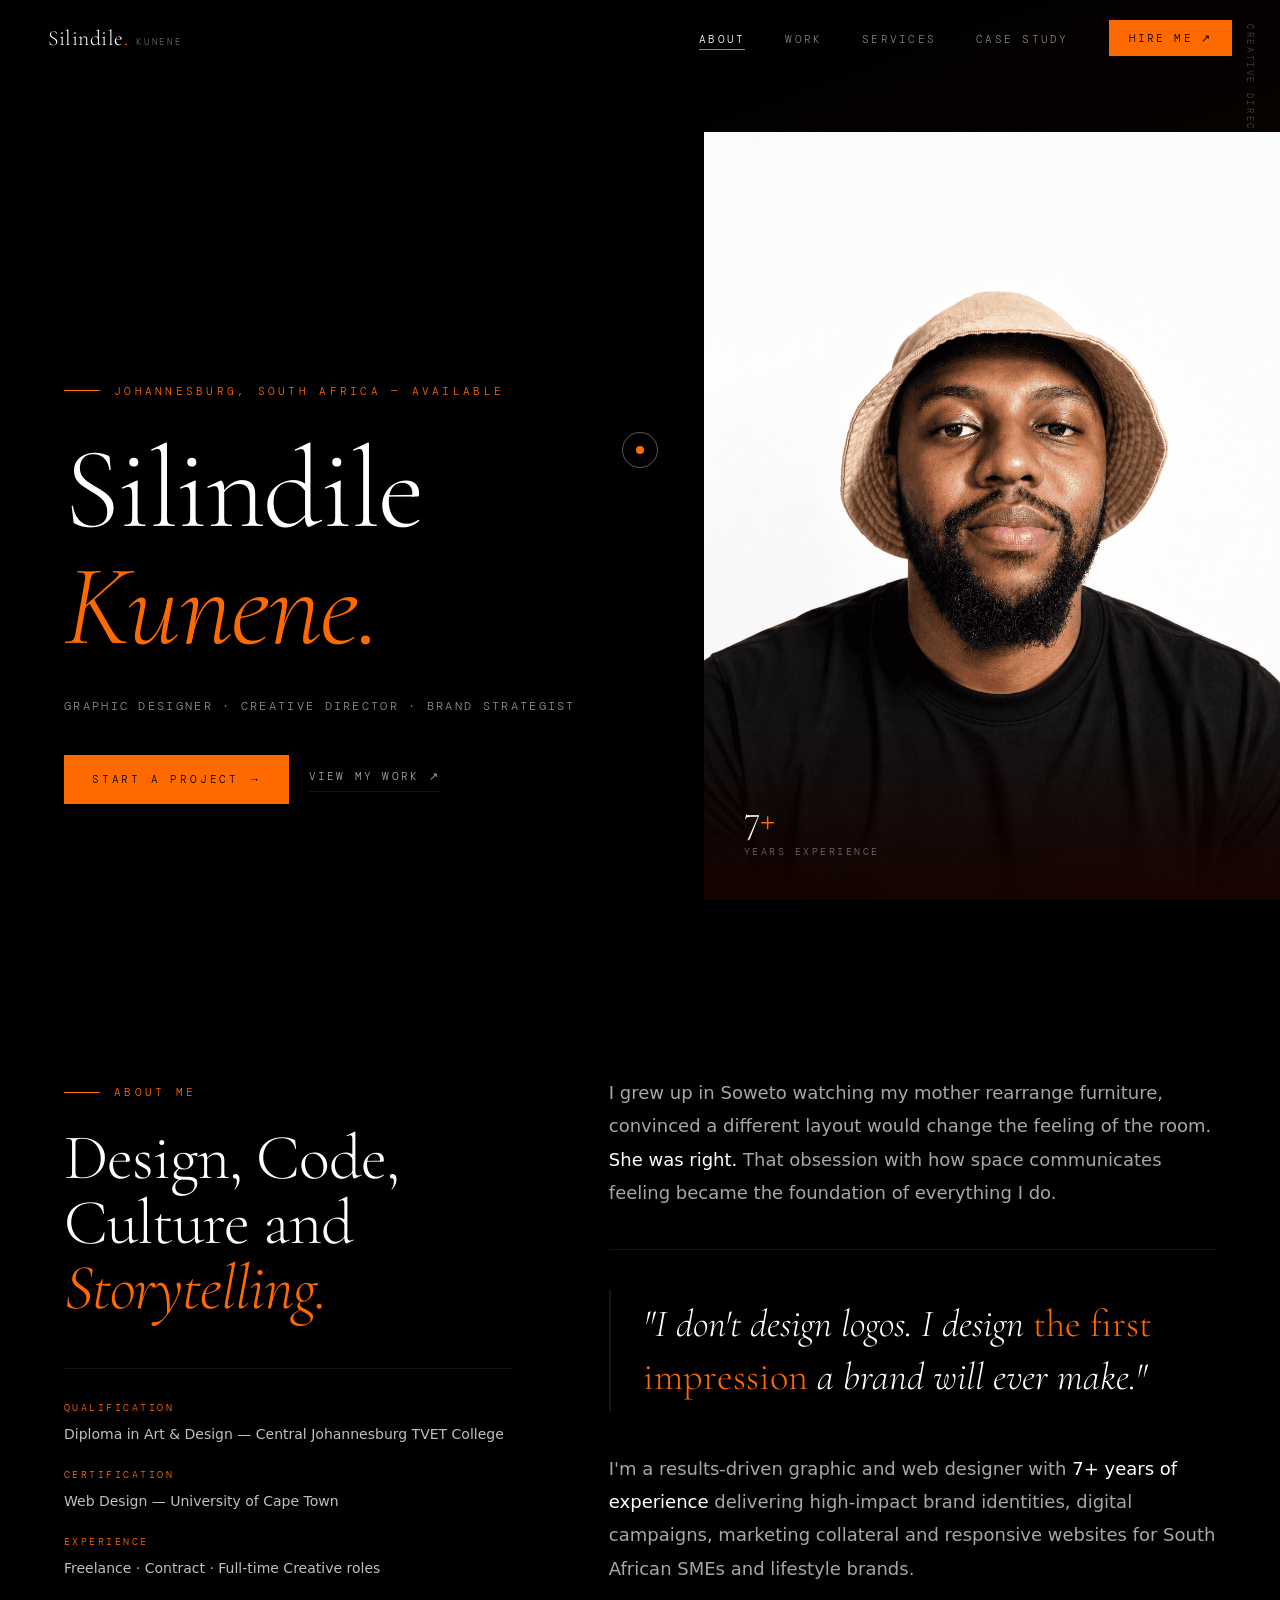
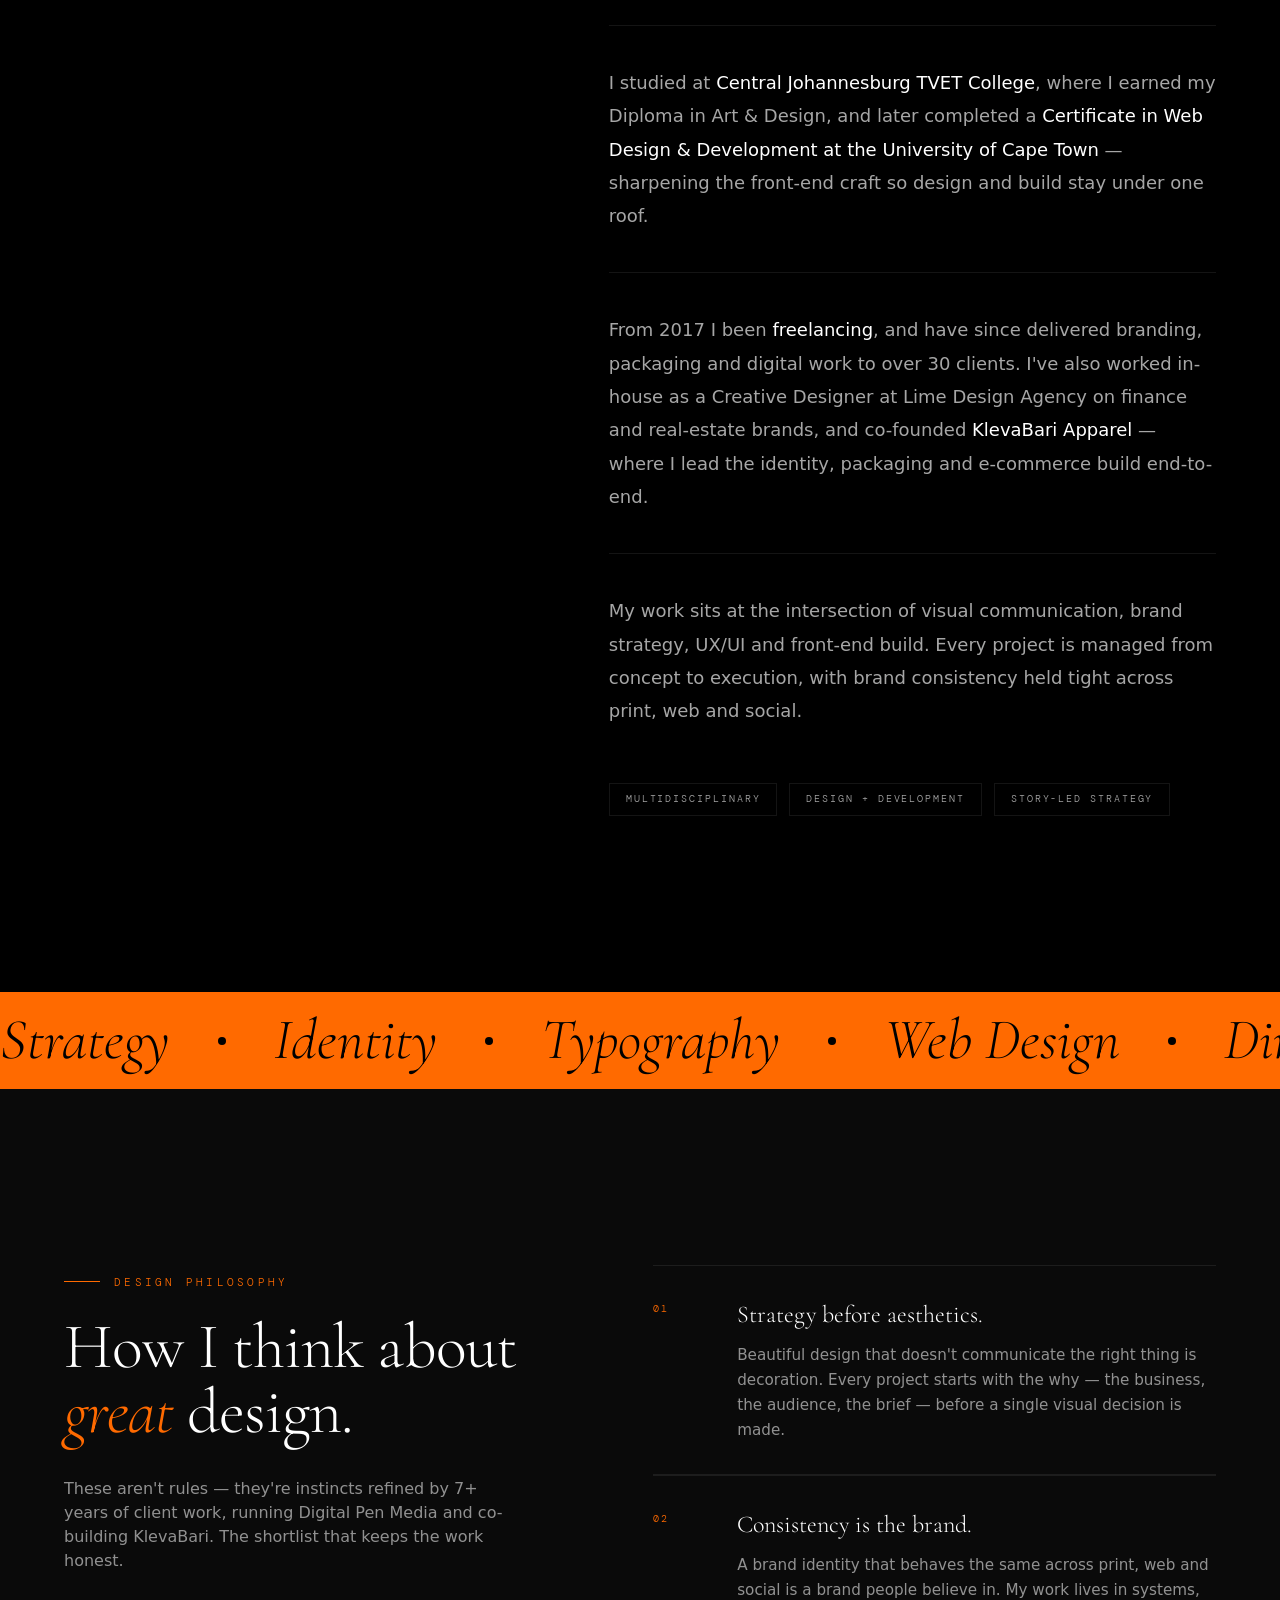
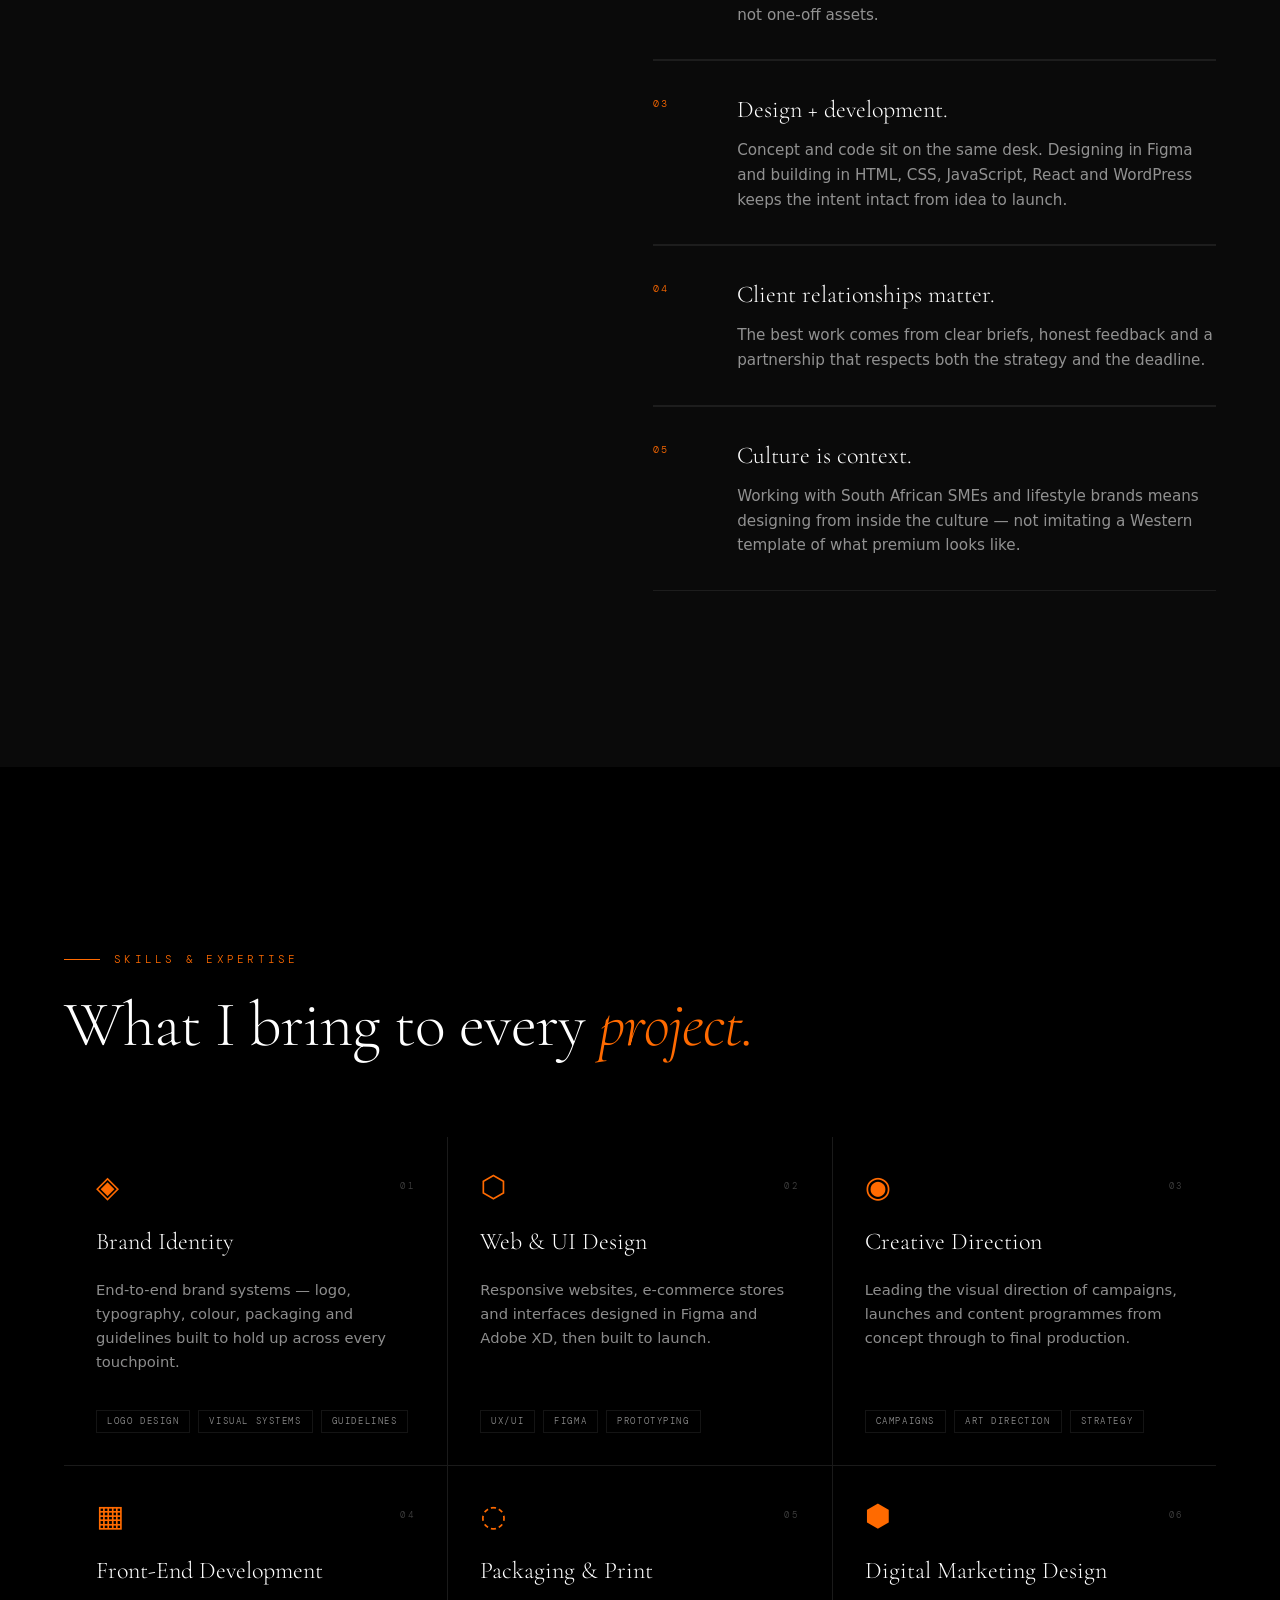
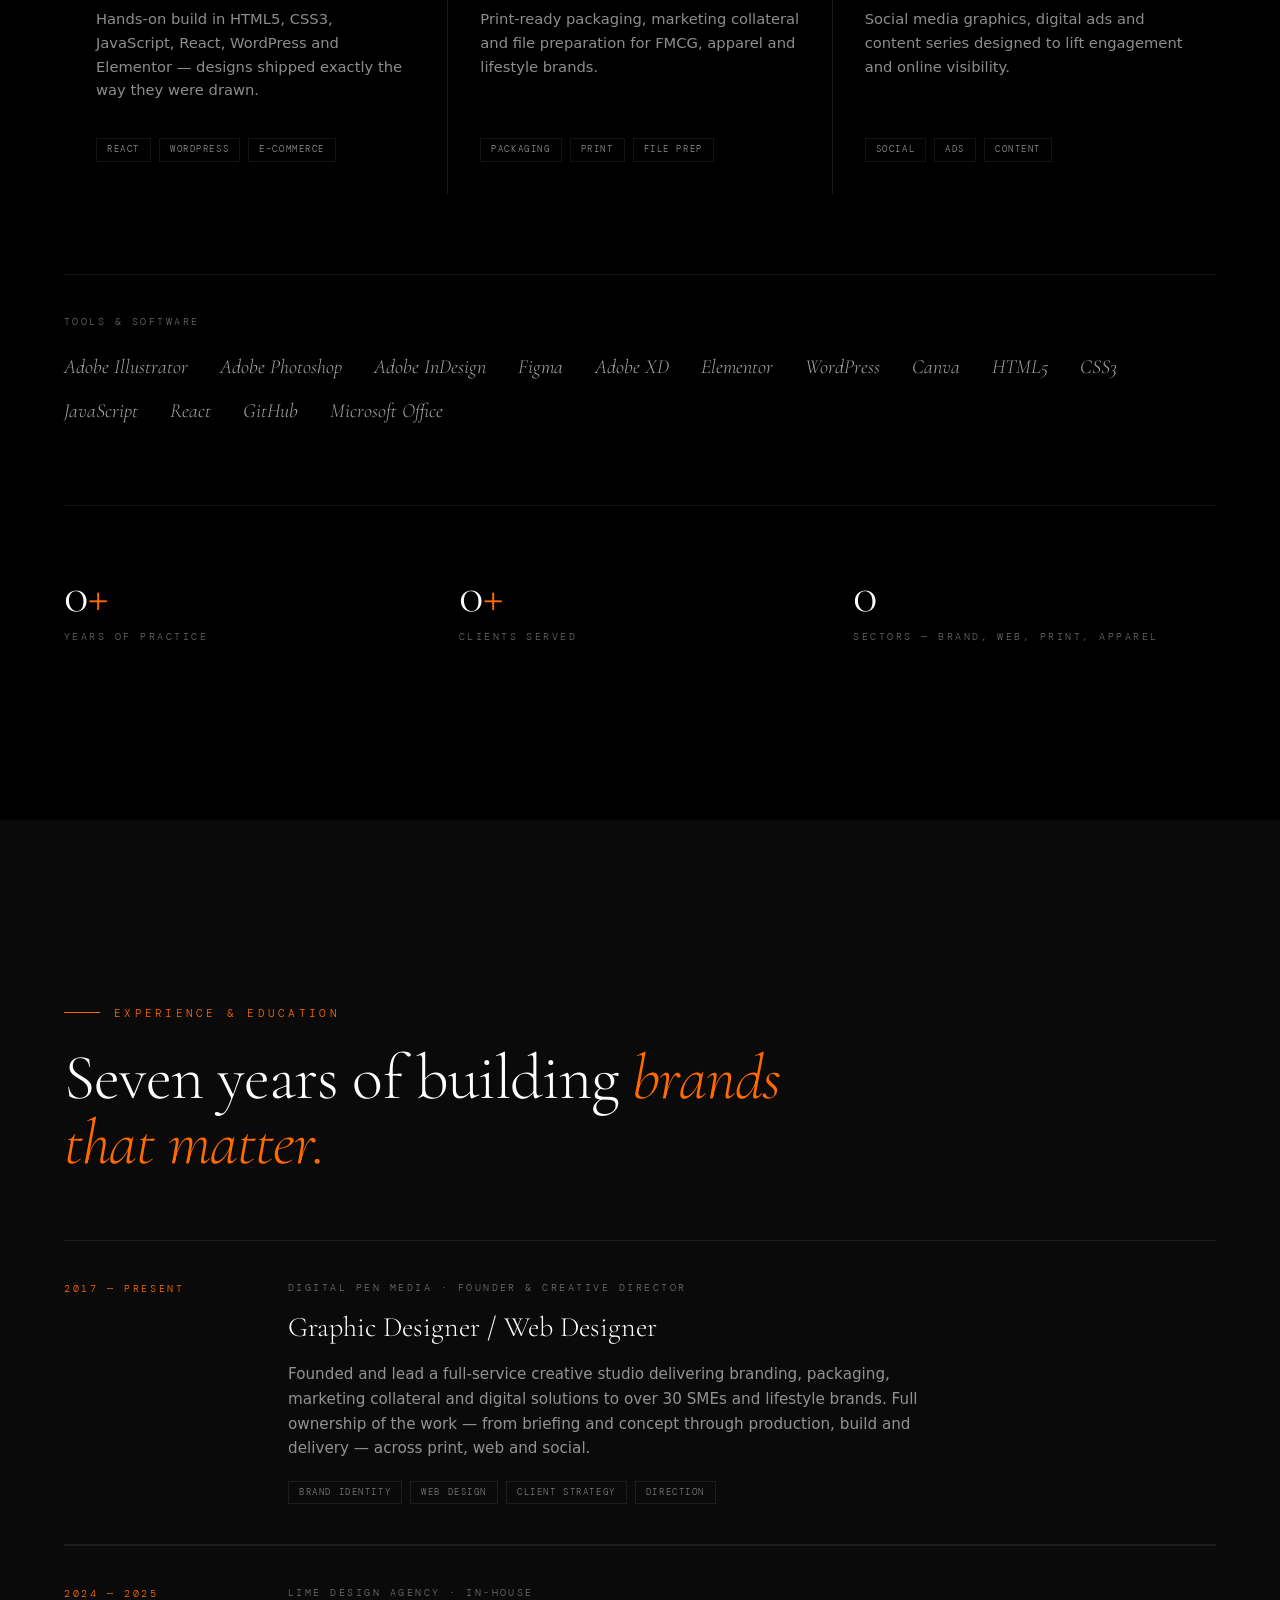
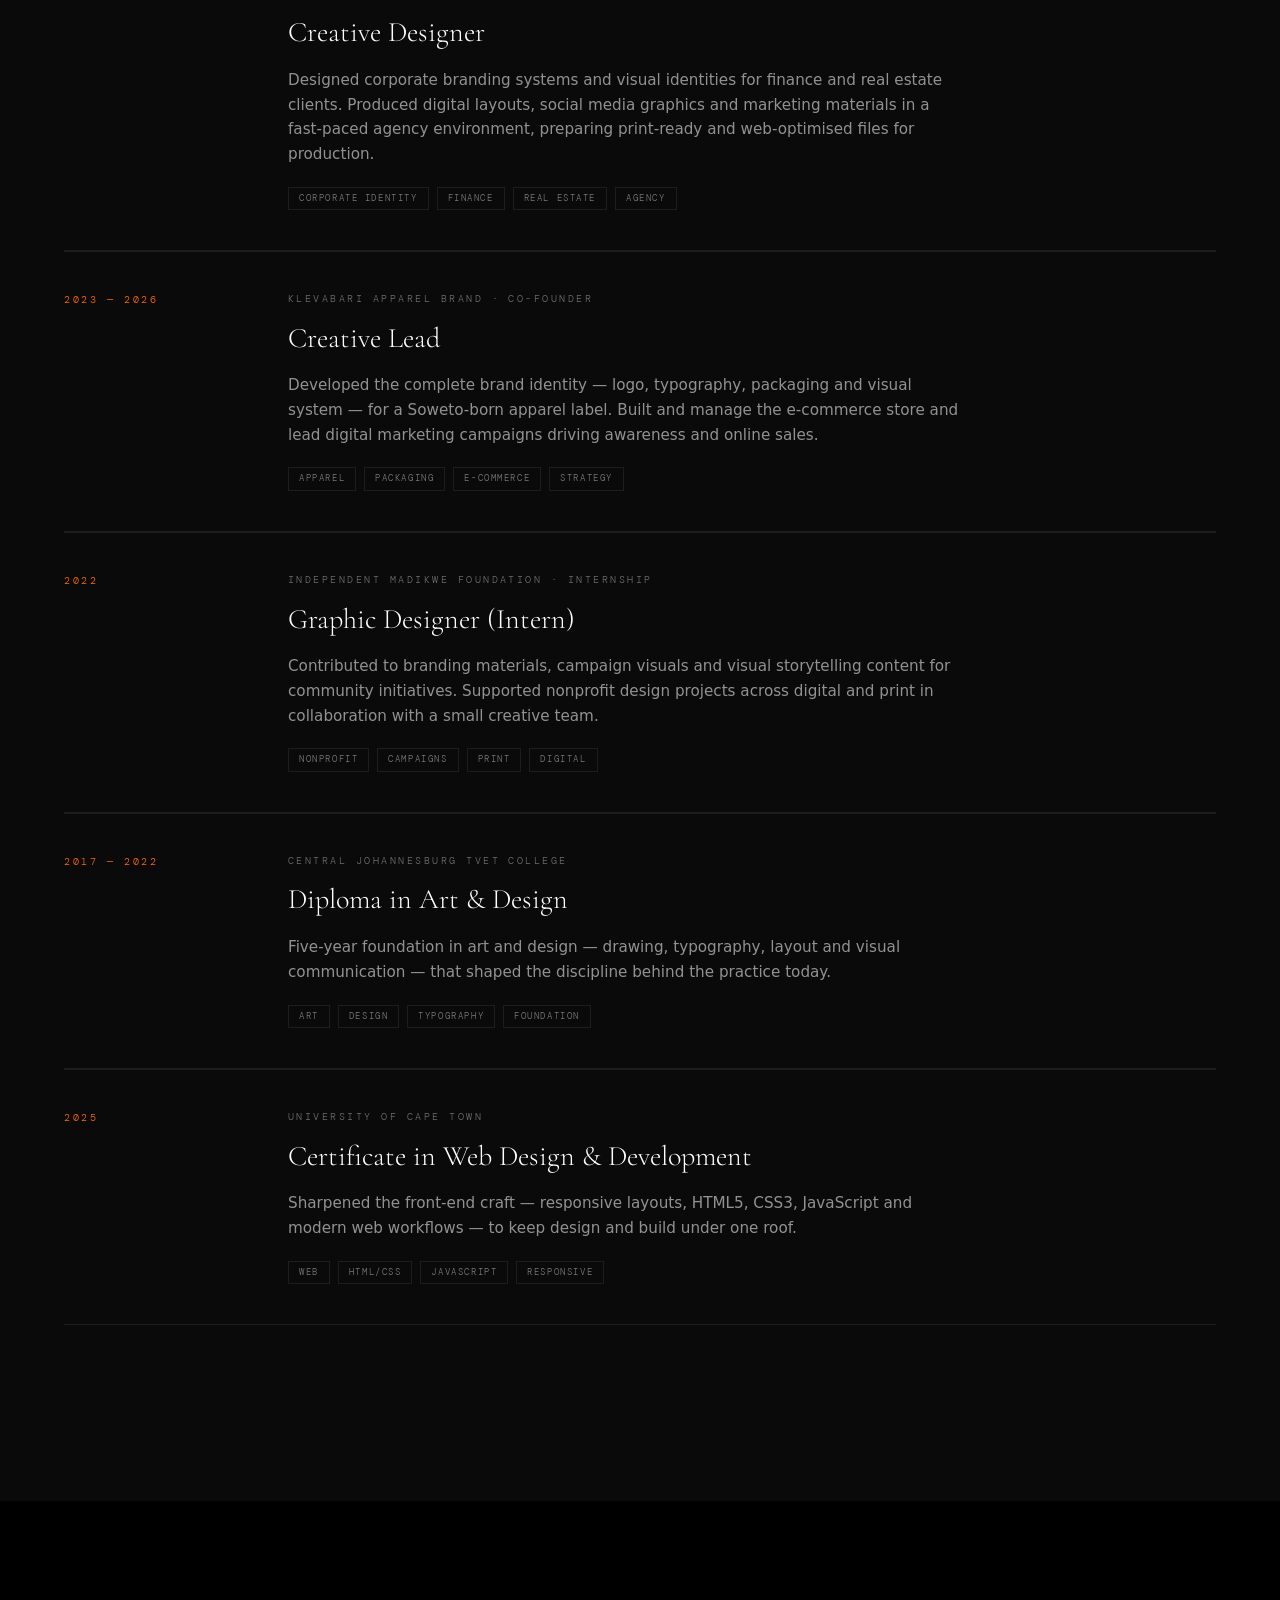
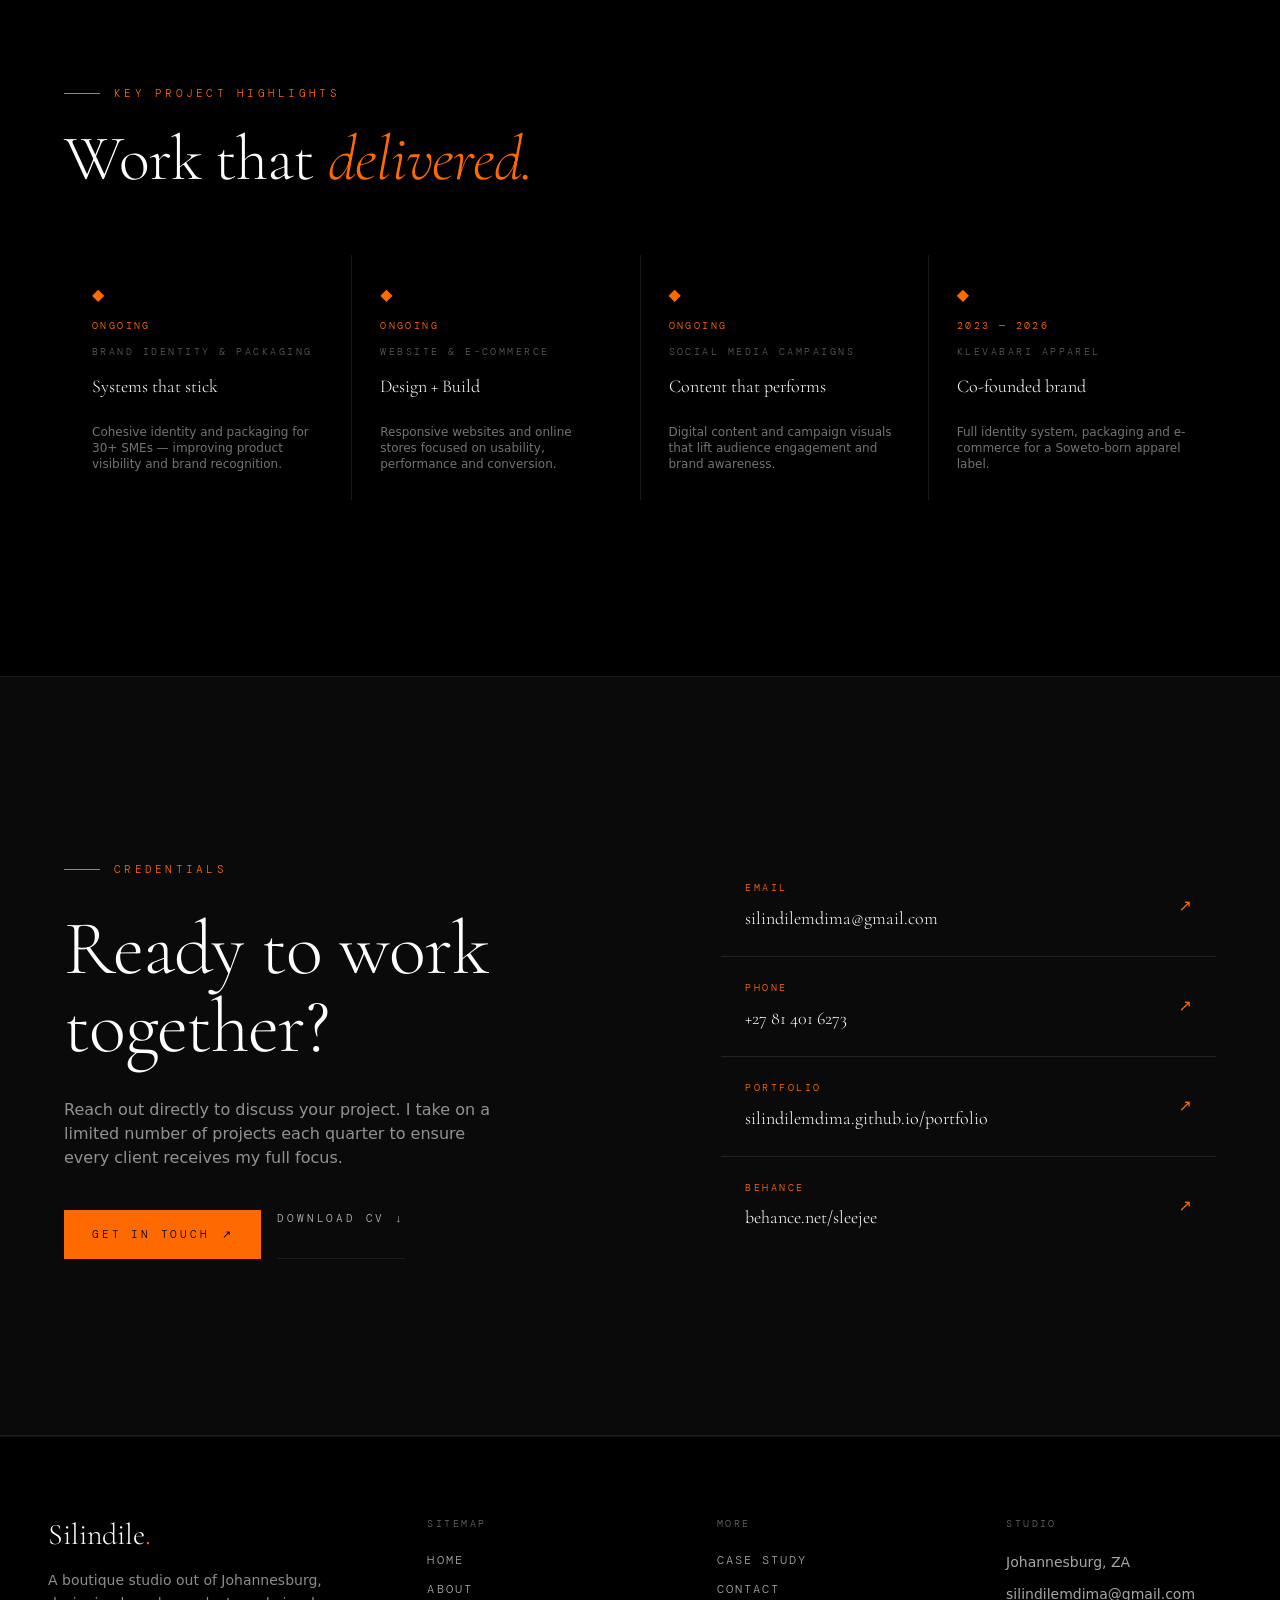
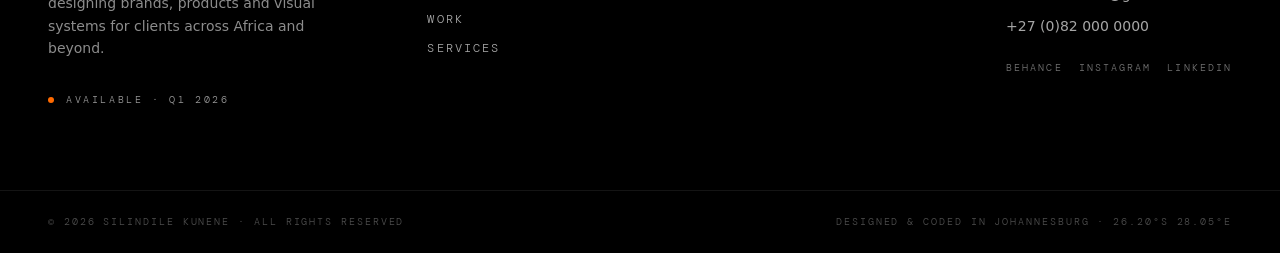
==== commit 26361fe3: "Update about.html" ====
--- a/about.html
+++ b/about.html
@@ -11,4 +11,4 @@
         .cursor-ring { width: 36px; height: 36px; border: 1px solid rgba(255,255,255,0.35); border-radius: 999px; }
         body.cursor-hover .cursor-dot { width: 56px; height: 56px; background: rgba(255,106,0,0.15); }
         body.cursor-hover .cursor-ring { width: 56px; height: 56px; border-color: var(--color-gold); }
-      </style><div class="cursor-dot" aria-hidden="true" data-tsd-source="/src/components/site/Cursor.tsx:79:7"></div><div class="cursor-ring" aria-hidden="true" data-tsd-source="/src/components/site/Cursor.tsx:80:7" style="transform: translate3d(720px, 900px, 0px) translate(-50%, -50%);"></div><nav class="fixed inset-x-0 top-0 z-50 flex items-center justify-between px-6 py-5 transition-all duration-500 md:px-12 bg-transparent" data-tsd-source="/src/components/site/Nav.tsx:27:7"><a data-tsd-source="/src/components/site/Nav.tsx:34:9" href="index.html" class="flex items-baseline gap-2 text-bone"><span class="font-display text-[1.35rem] tracking-wide" data-tsd-source="/src/components/site/Nav.tsx:35:11">Silindile<span class="text-gold" data-tsd-source="/src/components/site/Nav.tsx:36:22">.</span></span><span class="hidden font-mono text-[0.55rem] uppercase tracking-[0.3em] text-white/40 md:inline" data-tsd-source="/src/components/site/Nav.tsx:38:11">Kunene</span></a><ul class="hidden items-center gap-10 md:flex" data-tsd-source="/src/components/site/Nav.tsx:43:9"><li data-tsd-source="/src/components/site/Nav.tsx:47:15"><a data-tsd-source="/src/components/site/Nav.tsx:48:17" class="relative font-mono text-[0.7rem] uppercase tracking-[0.2em] transition-colors text-bone active" href="about.html" data-status="active" aria-current="page">About<span class="absolute -bottom-1 left-0 h-px bg-gold transition-all duration-500 w-full" data-tsd-source="/src/components/site/Nav.tsx:55:19"></span></a></li><li data-tsd-source="/src/components/site/Nav.tsx:47:15"><a data-tsd-source="/src/components/site/Nav.tsx:48:17" href="work.html" class="relative font-mono text-[0.7rem] uppercase tracking-[0.2em] transition-colors text-white/50 hover:text-bone">Work<span class="absolute -bottom-1 left-0 h-px bg-gold transition-all duration-500 w-0 group-hover:w-full" data-tsd-source="/src/components/site/Nav.tsx:55:19"></span></a></li><li data-tsd-source="/src/components/site/Nav.tsx:47:15"><a data-tsd-source="/src/components/site/Nav.tsx:48:17" href="services.html" class="relative font-mono text-[0.7rem] uppercase tracking-[0.2em] transition-colors text-white/50 hover:text-bone">Services<span class="absolute -bottom-1 left-0 h-px bg-gold transition-all duration-500 w-0 group-hover:w-full" data-tsd-source="/src/components/site/Nav.tsx:55:19"></span></a></li><li data-tsd-source="/src/components/site/Nav.tsx:47:15"><a data-tsd-source="/src/components/site/Nav.tsx:48:17" href="case-study.html" class="relative font-mono text-[0.7rem] uppercase tracking-[0.2em] transition-colors text-white/50 hover:text-bone">Case Study<span class="absolute -bottom-1 left-0 h-px bg-gold transition-all duration-500 w-0 group-hover:w-full" data-tsd-source="/src/components/site/Nav.tsx:55:19"></span></a></li><li data-tsd-source="/src/components/site/Nav.tsx:64:11"><a data-tsd-source="/src/components/site/Nav.tsx:65:13" href="contact.html" class="group inline-flex items-center gap-2 bg-gold px-5 py-2.5 font-mono text-[0.68rem] uppercase tracking-[0.2em] text-ink transition-colors hover:bg-bone">Hire Me<span class="transition-transform group-hover:translate-x-0.5" data-tsd-source="/src/components/site/Nav.tsx:70:15">↗</span></a></li></ul><button aria-label="Toggle navigation" class="relative z-50 flex h-10 w-10 flex-col items-center justify-center gap-[5px] md:hidden" data-tsd-source="/src/components/site/Nav.tsx:75:9"><span class="block h-[1.5px] w-7 bg-bone transition-transform " data-tsd-source="/src/components/site/Nav.tsx:80:11"></span><span class="block h-[1.5px] w-7 bg-bone transition-opacity " data-tsd-source="/src/components/site/Nav.tsx:83:11"></span><span class="block h-[1.5px] w-7 bg-bone transition-transform " data-tsd-source="/src/components/site/Nav.tsx:86:11"></span></button></nav><div class="fixed inset-0 z-40 flex flex-col items-center justify-center gap-10 bg-ink transition-all duration-500 md:hidden pointer-events-none opacity-0" data-tsd-source="/src/components/site/Nav.tsx:93:7"><a data-tsd-source="/src/components/site/Nav.tsx:99:11" href="index.html" class="font-display text-4xl font-light tracking-tight text-bone transition-colors hover:text-gold">Home</a><a data-tsd-source="/src/components/site/Nav.tsx:99:11" class="font-display text-4xl font-light tracking-tight text-bone transition-colors hover:text-gold active" href="about.html" data-status="active" aria-current="page">About</a><a data-tsd-source="/src/components/site/Nav.tsx:99:11" href="work.html" class="font-display text-4xl font-light tracking-tight text-bone transition-colors hover:text-gold">Work</a><a data-tsd-source="/src/components/site/Nav.tsx:99:11" href="services.html" class="font-display text-4xl font-light tracking-tight text-bone transition-colors hover:text-gold">Services</a><a data-tsd-source="/src/components/site/Nav.tsx:99:11" href="case-study.html" class="font-display text-4xl font-light tracking-tight text-bone transition-colors hover:text-gold">Case Study</a><a data-tsd-source="/src/components/site/Nav.tsx:99:11" href="contact.html" class="font-display text-4xl font-light tracking-tight text-bone transition-colors hover:text-gold">Contact</a><div class="absolute bottom-12 font-mono text-[0.6rem] uppercase tracking-[0.3em] text-white/30" data-tsd-source="/src/components/site/Nav.tsx:107:9">Johannesburg · ZA</div></div><main class="min-h-screen" data-tsd-source="/src/routes/__root.tsx:127:7"><!--$--><section class="relative grid min-h-[100svh] grid-cols-1 overflow-hidden bg-ink md:grid-cols-[1.1fr_0.9fr]" data-tsd-source="/src/routes/about.tsx:73:7"><div class="flex flex-col justify-end px-6 pb-20 pt-32 md:px-16 md:pb-24 md:pt-40" data-tsd-source="/src/routes/about.tsx:74:9"><div data-tsd-source="/src/components/site/Reveal.tsx:22:5" style="opacity: 1; transform: none;"><span class="eyebrow eyebrow-rule" data-tsd-source="/src/routes/about.tsx:76:13">Johannesburg, South Africa — Available</span></div><h1 class="serif-display mt-8 text-[clamp(3.5rem,9vw,8.5rem)]" data-tsd-source="/src/components/site/Reveal.tsx:47:5"><span class="inline-block will-change-transform " data-tsd-source="/src/components/site/Reveal.tsx:57:11" style="opacity: 1; filter: blur(0px); transform: none;">Silindile<!-- -->&nbsp;</span><span class="inline-block will-change-transform italic text-gold" data-tsd-source="/src/components/site/Reveal.tsx:57:11" style="opacity: 1; filter: blur(0px); transform: none;">Kunene.</span></h1><div data-tsd-source="/src/components/site/Reveal.tsx:22:5" style="opacity: 1; transform: none;"><div class="mt-8 font-mono text-[0.72rem] uppercase tracking-[0.2em] text-white/55" data-tsd-source="/src/routes/about.tsx:84:13">Graphic Designer · Creative Director · Brand Strategist</div></div><div data-tsd-source="/src/components/site/Reveal.tsx:22:5" style="opacity: 1; transform: none;"><div class="mt-10 flex flex-wrap items-center gap-5" data-tsd-source="/src/routes/about.tsx:89:13"><a data-tsd-source="/src/routes/about.tsx:90:15" href="contact.html" class="group inline-flex items-center gap-3 bg-gold px-7 py-4 font-mono text-[0.7rem] uppercase tracking-[0.25em] text-ink hover:bg-bone">Start a project <span class="transition-transform group-hover:translate-x-1" data-tsd-source="/src/routes/about.tsx:94:33">→</span></a><a data-tsd-source="/src/routes/about.tsx:96:15" href="work.html" class="border-b border-white/15 pb-1.5 font-mono text-[0.7rem] uppercase tracking-[0.2em] text-white/65 hover:border-gold hover:text-bone">View my work ↗</a></div></div></div><div class="relative min-h-[60svh] overflow-hidden bg-paper md:min-h-0" data-tsd-source="/src/routes/about.tsx:106:9"><div class="absolute inset-0 bg-[linear-gradient(160deg,#000_0%,#0d0200_50%,#1a0500_100%)]" data-tsd-source="/src/routes/about.tsx:107:11"></div><div class="absolute left-1/2 top-1/2 h-[300px] w-[300px] -translate-x-1/2 -translate-y-1/2 spin-slow rounded-full border border-gold/10" data-tsd-source="/src/routes/about.tsx:108:11"></div><div class="absolute left-1/2 top-1/2 h-[500px] w-[500px] -translate-x-1/2 -translate-y-1/2 rounded-full border border-gold/5 [animation:spin-slow_60s_linear_infinite_reverse]" data-tsd-source="/src/routes/about.tsx:109:11"></div><div class="absolute left-1/2 top-[15%] h-[420px] w-[420px] -translate-x-1/2 rounded-full bg-[radial-gradient(circle,rgba(255,106,0,0.2),transparent_70%)]" data-tsd-source="/src/routes/about.tsx:110:11"></div><img src="assets/images/silindile-about.png" alt="Portrait of Silindile Kunene in a bucket hat" fetchpriority="high" decoding="async" width="900" height="1200" class="absolute bottom-0 left-1/2 h-[88%] w-auto -translate-x-1/2 object-contain object-bottom grayscale-[0.15] [mask-image:linear-gradient(to_bottom,black_78%,transparent)]" data-tsd-source="/src/routes/about.tsx:112:11"><div class="absolute right-6 top-6 font-mono text-[0.55rem] uppercase tracking-[0.3em] text-white/25" style="writing-mode:vertical-rl" data-tsd-source="/src/routes/about.tsx:123:11">Creative Director · JHB</div><div class="absolute bottom-10 left-10 flex flex-col gap-2" data-tsd-source="/src/routes/about.tsx:126:11"><div class="font-display text-[2.4rem] font-light leading-none" data-tsd-source="/src/routes/about.tsx:127:13">7<span class="text-gold" data-tsd-source="/src/routes/about.tsx:127:82">+</span></div><div class="mono-label text-white/40" data-tsd-source="/src/routes/about.tsx:128:13">Years Experience</div></div></div></section><section class="bg-ink px-6 py-32 md:px-16 md:py-44" data-tsd-source="/src/routes/about.tsx:134:7"><div class="mx-auto grid max-w-[1400px] gap-24 md:grid-cols-[0.85fr_1.15fr]" data-tsd-source="/src/routes/about.tsx:135:9"><div data-tsd-source="/src/components/site/Reveal.tsx:22:5" style="opacity:0;transform:translateY(36px)"><div class="sticky top-32" data-tsd-source="/src/routes/about.tsx:137:13"><span class="eyebrow eyebrow-rule" data-tsd-source="/src/routes/about.tsx:138:15">About me</span><h2 class="serif-display mt-6 text-[clamp(2.5rem,5vw,4.5rem)]" data-tsd-source="/src/routes/about.tsx:139:15">Design, Code,<br data-tsd-source="/src/routes/about.tsx:140:30">Culture and<br data-tsd-source="/src/routes/about.tsx:140:47"><span class="italic text-gold" data-tsd-source="/src/routes/about.tsx:140:53">Storytelling.</span></h2><div class="mt-12 space-y-6 border-t border-white/10 pt-8" data-tsd-source="/src/routes/about.tsx:143:15"><div data-tsd-source="/src/routes/about.tsx:430:5"><div class="mono-label text-gold" data-tsd-source="/src/routes/about.tsx:431:7">Qualification</div><div class="mt-2 text-sm text-white/75" data-tsd-source="/src/routes/about.tsx:432:7">Diploma in Art &amp; Design — Central Johannesburg TVET College</div></div><div data-tsd-source="/src/routes/about.tsx:430:5"><div class="mono-label text-gold" data-tsd-source="/src/routes/about.tsx:431:7">Certification</div><div class="mt-2 text-sm text-white/75" data-tsd-source="/src/routes/about.tsx:432:7">Web Design — University of Cape Town</div></div><div data-tsd-source="/src/routes/about.tsx:430:5"><div class="mono-label text-gold" data-tsd-source="/src/routes/about.tsx:431:7">Experience</div><div class="mt-2 text-sm text-white/75" data-tsd-source="/src/routes/about.tsx:432:7">Freelance · Contract · Full-time Creative roles</div></div></div></div></div><div class="flex flex-col gap-10" data-tsd-source="/src/routes/about.tsx:151:11"><div data-tsd-source="/src/components/site/Reveal.tsx:22:5" style="opacity:0;transform:translateY(36px)"><p class="border-b border-white/10 pb-10 text-lg leading-[1.85] text-white/65 [&amp;_strong]:text-bone" data-tsd-source="/src/routes/about.tsx:153:15">I grew up in Durban watching my mother rearrange furniture at 2am, convinced a different layout would change the feeling of the room.<strong data-tsd-source="/src/routes/about.tsx:156:17"> She was right.</strong> That obsession with how space communicates feeling became the foundation of everything I do.</p></div><div data-tsd-source="/src/components/site/Reveal.tsx:22:5" style="opacity:0;transform:translateY(36px)"><blockquote class="border-l-2 border-gold py-2 pl-8 font-display text-[clamp(1.6rem,3vw,2.6rem)] font-light italic leading-snug" data-tsd-source="/src/routes/about.tsx:162:15">"I don't design logos. I design<!-- --> <span class="not-italic text-gold" data-tsd-source="/src/routes/about.tsx:164:17">the first impression</span> <!-- -->a brand will ever make."</blockquote></div><div data-tsd-source="/src/components/site/Reveal.tsx:22:5" style="opacity:0;transform:translateY(36px)"><p class="border-b border-white/10 pb-10 text-lg leading-[1.85] text-white/65 [&amp;_strong]:text-bone" data-tsd-source="/src/routes/about.tsx:170:15">I'm a results-driven graphic and web designer with<!-- --> <strong data-tsd-source="/src/routes/about.tsx:172:17">7+ years of experience</strong> delivering high-impact brand identities, digital campaigns, marketing collateral and responsive websites for South African SMEs and lifestyle brands.</p></div><div data-tsd-source="/src/components/site/Reveal.tsx:22:5" style="opacity:0;transform:translateY(36px)"><p class="border-b border-white/10 pb-10 text-lg leading-[1.85] text-white/65 [&amp;_strong]:text-bone" data-tsd-source="/src/routes/about.tsx:179:15">I studied at <strong data-tsd-source="/src/routes/about.tsx:180:30">Central Johannesburg TVET College</strong>, where I earned my Diploma in Art &amp; Design, and later completed a<!-- --> <strong data-tsd-source="/src/routes/about.tsx:182:17">Certificate in Web Design &amp; Development at the University of Cape Town</strong> — sharpening the front-end craft so design and build stay under one roof.</p></div><div data-tsd-source="/src/components/site/Reveal.tsx:22:5" style="opacity:0;transform:translateY(36px)"><p class="border-b border-white/10 pb-10 text-lg leading-[1.85] text-white/65 [&amp;_strong]:text-bone" data-tsd-source="/src/routes/about.tsx:189:15">In 2017 I founded <strong data-tsd-source="/src/routes/about.tsx:190:35">Freelance</strong>, a full-service creative studio, and have since delivered branding, packaging and digital work to over 30 clients. I've also worked in-house as a Creative Designer at Lime Design Agency on finance and real-estate brands, and co-founded <strong data-tsd-source="/src/routes/about.tsx:194:40">KlevaBari Apparel</strong> — where I lead the identity, packaging and e-commerce build end-to-end.</p></div><div data-tsd-source="/src/components/site/Reveal.tsx:22:5" style="opacity:0;transform:translateY(36px)"><p class="text-lg leading-[1.85] text-white/65" data-tsd-source="/src/routes/about.tsx:200:15">My work sits at the intersection of visual communication, brand strategy, UX/UI and front-end build. Every project is managed from concept to execution, with brand consistency held tight across print, web and social.</p></div><div data-tsd-source="/src/components/site/Reveal.tsx:22:5" style="opacity:0;transform:translateY(36px)"><div class="mt-4 flex flex-wrap gap-3" data-tsd-source="/src/routes/about.tsx:209:15"><span class="border border-gold/30 px-4 py-2 font-mono text-[0.6rem] uppercase tracking-[0.2em] text-white/65" data-tsd-source="/src/routes/about.tsx:211:19">Multidisciplinary</span><span class="border border-gold/30 px-4 py-2 font-mono text-[0.6rem] uppercase tracking-[0.2em] text-white/65" data-tsd-source="/src/routes/about.tsx:211:19">Design + Development</span><span class="border border-gold/30 px-4 py-2 font-mono text-[0.6rem] uppercase tracking-[0.2em] text-white/65" data-tsd-source="/src/routes/about.tsx:211:19">Story-led Strategy</span></div></div></div></div></section><div class="overflow-hidden bg-gold text-ink" data-tsd-source="/src/components/site/Marquee.tsx:19:5"><div class="marquee-track py-5" data-tsd-source="/src/components/site/Marquee.tsx:20:7"><div class="flex shrink-0 items-center gap-12 pr-12" aria-hidden="false" data-tsd-source="/src/components/site/Marquee.tsx:22:11"><span class="flex items-center gap-12 font-display text-[clamp(2rem,4.5vw,4.5rem)] leading-none italic" data-tsd-source="/src/components/site/Marquee.tsx:24:15"><span data-tsd-source="/src/routes/about.tsx:224:11">Strategy</span><span class="inline-block h-2 w-2 rounded-full bg-ink" data-tsd-source="/src/components/site/Marquee.tsx:29:17"></span></span><span class="flex items-center gap-12 font-display text-[clamp(2rem,4.5vw,4.5rem)] leading-none italic" data-tsd-source="/src/components/site/Marquee.tsx:24:15"><span data-tsd-source="/src/routes/about.tsx:224:11">Identity</span><span class="inline-block h-2 w-2 rounded-full bg-ink" data-tsd-source="/src/components/site/Marquee.tsx:29:17"></span></span><span class="flex items-center gap-12 font-display text-[clamp(2rem,4.5vw,4.5rem)] leading-none italic" data-tsd-source="/src/components/site/Marquee.tsx:24:15"><span data-tsd-source="/src/routes/about.tsx:224:11">Typography</span><span class="inline-block h-2 w-2 rounded-full bg-ink" data-tsd-source="/src/components/site/Marquee.tsx:29:17"></span></span><span class="flex items-center gap-12 font-display text-[clamp(2rem,4.5vw,4.5rem)] leading-none italic" data-tsd-source="/src/components/site/Marquee.tsx:24:15"><span data-tsd-source="/src/routes/about.tsx:224:11">Web Design</span><span class="inline-block h-2 w-2 rounded-full bg-ink" data-tsd-source="/src/components/site/Marquee.tsx:29:17"></span></span><span class="flex items-center gap-12 font-display text-[clamp(2rem,4.5vw,4.5rem)] leading-none italic" data-tsd-source="/src/components/site/Marquee.tsx:24:15"><span data-tsd-source="/src/routes/about.tsx:224:11">Direction</span><span class="inline-block h-2 w-2 rounded-full bg-ink" data-tsd-source="/src/components/site/Marquee.tsx:29:17"></span></span><span class="flex items-center gap-12 font-display text-[clamp(2rem,4.5vw,4.5rem)] leading-none italic" data-tsd-source="/src/components/site/Marquee.tsx:24:15"><span data-tsd-source="/src/routes/about.tsx:224:11">Packaging</span><span class="inline-block h-2 w-2 rounded-full bg-ink" data-tsd-source="/src/components/site/Marquee.tsx:29:17"></span></span><span class="flex items-center gap-12 font-display text-[clamp(2rem,4.5vw,4.5rem)] leading-none italic" data-tsd-source="/src/components/site/Marquee.tsx:24:15"><span data-tsd-source="/src/routes/about.tsx:224:11">Motion</span><span class="inline-block h-2 w-2 rounded-full bg-ink" data-tsd-source="/src/components/site/Marquee.tsx:29:17"></span></span><span class="flex items-center gap-12 font-display text-[clamp(2rem,4.5vw,4.5rem)] leading-none italic" data-tsd-source="/src/components/site/Marquee.tsx:24:15"><span data-tsd-source="/src/routes/about.tsx:224:11">Storytelling</span><span class="inline-block h-2 w-2 rounded-full bg-ink" data-tsd-source="/src/components/site/Marquee.tsx:29:17"></span></span></div><div class="flex shrink-0 items-center gap-12 pr-12" aria-hidden="true" data-tsd-source="/src/components/site/Marquee.tsx:22:11"><span class="flex items-center gap-12 font-display text-[clamp(2rem,4.5vw,4.5rem)] leading-none italic" data-tsd-source="/src/components/site/Marquee.tsx:24:15"><span data-tsd-source="/src/routes/about.tsx:224:11">Strategy</span><span class="inline-block h-2 w-2 rounded-full bg-ink" data-tsd-source="/src/components/site/Marquee.tsx:29:17"></span></span><span class="flex items-center gap-12 font-display text-[clamp(2rem,4.5vw,4.5rem)] leading-none italic" data-tsd-source="/src/components/site/Marquee.tsx:24:15"><span data-tsd-source="/src/routes/about.tsx:224:11">Identity</span><span class="inline-block h-2 w-2 rounded-full bg-ink" data-tsd-source="/src/components/site/Marquee.tsx:29:17"></span></span><span class="flex items-center gap-12 font-display text-[clamp(2rem,4.5vw,4.5rem)] leading-none italic" data-tsd-source="/src/components/site/Marquee.tsx:24:15"><span data-tsd-source="/src/routes/about.tsx:224:11">Typography</span><span class="inline-block h-2 w-2 rounded-full bg-ink" data-tsd-source="/src/components/site/Marquee.tsx:29:17"></span></span><span class="flex items-center gap-12 font-display text-[clamp(2rem,4.5vw,4.5rem)] leading-none italic" data-tsd-source="/src/components/site/Marquee.tsx:24:15"><span data-tsd-source="/src/routes/about.tsx:224:11">Web Design</span><span class="inline-block h-2 w-2 rounded-full bg-ink" data-tsd-source="/src/components/site/Marquee.tsx:29:17"></span></span><span class="flex items-center gap-12 font-display text-[clamp(2rem,4.5vw,4.5rem)] leading-none italic" data-tsd-source="/src/components/site/Marquee.tsx:24:15"><span data-tsd-source="/src/routes/about.tsx:224:11">Direction</span><span class="inline-block h-2 w-2 rounded-full bg-ink" data-tsd-source="/src/components/site/Marquee.tsx:29:17"></span></span><span class="flex items-center gap-12 font-display text-[clamp(2rem,4.5vw,4.5rem)] leading-none italic" data-tsd-source="/src/components/site/Marquee.tsx:24:15"><span data-tsd-source="/src/routes/about.tsx:224:11">Packaging</span><span class="inline-block h-2 w-2 rounded-full bg-ink" data-tsd-source="/src/components/site/Marquee.tsx:29:17"></span></span><span class="flex items-center gap-12 font-display text-[clamp(2rem,4.5vw,4.5rem)] leading-none italic" data-tsd-source="/src/components/site/Marquee.tsx:24:15"><span data-tsd-source="/src/routes/about.tsx:224:11">Motion</span><span class="inline-block h-2 w-2 rounded-full bg-ink" data-tsd-source="/src/components/site/Marquee.tsx:29:17"></span></span><span class="flex items-center gap-12 font-display text-[clamp(2rem,4.5vw,4.5rem)] leading-none italic" data-tsd-source="/src/components/site/Marquee.tsx:24:15"><span data-tsd-source="/src/routes/about.tsx:224:11">Storytelling</span><span class="inline-block h-2 w-2 rounded-full bg-ink" data-tsd-source="/src/components/site/Marquee.tsx:29:17"></span></span></div></div></div><section class="bg-paper px-6 py-32 md:px-16 md:py-44" data-tsd-source="/src/routes/about.tsx:229:7"><div class="mx-auto grid max-w-[1400px] gap-20 md:grid-cols-[0.95fr_1.05fr]" data-tsd-source="/src/routes/about.tsx:230:9"><div data-tsd-source="/src/components/site/Reveal.tsx:22:5" style="opacity:0;transform:translateY(36px)"><div class="sticky top-32" data-tsd-source="/src/routes/about.tsx:232:13"><span class="eyebrow eyebrow-rule" data-tsd-source="/src/routes/about.tsx:233:15">Design philosophy</span><h2 class="serif-display mt-6 text-[clamp(2.4rem,5vw,4.5rem)]" data-tsd-source="/src/routes/about.tsx:234:15">How I think about <span class="italic text-gold" data-tsd-source="/src/routes/about.tsx:235:35">great</span> design.</h2><p class="mt-8 max-w-md text-white/55" data-tsd-source="/src/routes/about.tsx:237:15">These aren't rules — they're instincts refined by 7+ years of client work, running Digital Pen Media and co-building KlevaBari. The shortlist that keeps the work honest.</p></div></div><div data-tsd-source="/src/routes/about.tsx:245:11"><div data-tsd-source="/src/components/site/Reveal.tsx:22:5" style="opacity:0;transform:translateY(36px)"><article class="group grid grid-cols-[60px_1fr] items-start gap-6 border-t border-white/10 py-8 transition-colors last:border-b hover:border-t-gold" data-tsd-source="/src/routes/about.tsx:248:17"><span class="mt-1 font-mono text-[0.62rem] uppercase tracking-[0.2em] text-gold" data-tsd-source="/src/routes/about.tsx:249:19">01</span><div data-tsd-source="/src/routes/about.tsx:250:19"><h3 class="font-display text-2xl font-light leading-snug transition-colors group-hover:text-gold" data-tsd-source="/src/routes/about.tsx:251:21">Strategy before aesthetics.</h3><p class="mt-3 text-[0.95rem] leading-relaxed text-white/55" data-tsd-source="/src/routes/about.tsx:252:21">Beautiful design that doesn't communicate the right thing is decoration. Every project starts with the why — the business, the audience, the brief — before a single visual decision is made.</p></div></article></div><div data-tsd-source="/src/components/site/Reveal.tsx:22:5" style="opacity:0;transform:translateY(36px)"><article class="group grid grid-cols-[60px_1fr] items-start gap-6 border-t border-white/10 py-8 transition-colors last:border-b hover:border-t-gold" data-tsd-source="/src/routes/about.tsx:248:17"><span class="mt-1 font-mono text-[0.62rem] uppercase tracking-[0.2em] text-gold" data-tsd-source="/src/routes/about.tsx:249:19">02</span><div data-tsd-source="/src/routes/about.tsx:250:19"><h3 class="font-display text-2xl font-light leading-snug transition-colors group-hover:text-gold" data-tsd-source="/src/routes/about.tsx:251:21">Consistency is the brand.</h3><p class="mt-3 text-[0.95rem] leading-relaxed text-white/55" data-tsd-source="/src/routes/about.tsx:252:21">A brand identity that behaves the same across print, web and social is a brand people believe in. My work lives in systems, not one-off assets.</p></div></article></div><div data-tsd-source="/src/components/site/Reveal.tsx:22:5" style="opacity:0;transform:translateY(36px)"><article class="group grid grid-cols-[60px_1fr] items-start gap-6 border-t border-white/10 py-8 transition-colors last:border-b hover:border-t-gold" data-tsd-source="/src/routes/about.tsx:248:17"><span class="mt-1 font-mono text-[0.62rem] uppercase tracking-[0.2em] text-gold" data-tsd-source="/src/routes/about.tsx:249:19">03</span><div data-tsd-source="/src/routes/about.tsx:250:19"><h3 class="font-display text-2xl font-light leading-snug transition-colors group-hover:text-gold" data-tsd-source="/src/routes/about.tsx:251:21">Design + development.</h3><p class="mt-3 text-[0.95rem] leading-relaxed text-white/55" data-tsd-source="/src/routes/about.tsx:252:21">Concept and code sit on the same desk. Designing in Figma and building in HTML, CSS, JavaScript, React and WordPress keeps the intent intact from idea to launch.</p></div></article></div><div data-tsd-source="/src/components/site/Reveal.tsx:22:5" style="opacity:0;transform:translateY(36px)"><article class="group grid grid-cols-[60px_1fr] items-start gap-6 border-t border-white/10 py-8 transition-colors last:border-b hover:border-t-gold" data-tsd-source="/src/routes/about.tsx:248:17"><span class="mt-1 font-mono text-[0.62rem] uppercase tracking-[0.2em] text-gold" data-tsd-source="/src/routes/about.tsx:249:19">04</span><div data-tsd-source="/src/routes/about.tsx:250:19"><h3 class="font-display text-2xl font-light leading-snug transition-colors group-hover:text-gold" data-tsd-source="/src/routes/about.tsx:251:21">Client relationships matter.</h3><p class="mt-3 text-[0.95rem] leading-relaxed text-white/55" data-tsd-source="/src/routes/about.tsx:252:21">The best work comes from clear briefs, honest feedback and a partnership that respects both the strategy and the deadline.</p></div></article></div><div data-tsd-source="/src/components/site/Reveal.tsx:22:5" style="opacity:0;transform:translateY(36px)"><article class="group grid grid-cols-[60px_1fr] items-start gap-6 border-t border-white/10 py-8 transition-colors last:border-b hover:border-t-gold" data-tsd-source="/src/routes/about.tsx:248:17"><span class="mt-1 font-mono text-[0.62rem] uppercase tracking-[0.2em] text-gold" data-tsd-source="/src/routes/about.tsx:249:19">05</span><div data-tsd-source="/src/routes/about.tsx:250:19"><h3 class="font-display text-2xl font-light leading-snug transition-colors group-hover:text-gold" data-tsd-source="/src/routes/about.tsx:251:21">Culture is context.</h3><p class="mt-3 text-[0.95rem] leading-relaxed text-white/55" data-tsd-source="/src/routes/about.tsx:252:21">Working with South African SMEs and lifestyle brands means designing from inside the culture — not imitating a Western template of what premium looks like.</p></div></article></div></div></div></section><section class="bg-ink px-6 py-32 md:px-16 md:py-44" data-tsd-source="/src/routes/about.tsx:262:7"><div class="mx-auto max-w-[1400px]" data-tsd-source="/src/routes/about.tsx:263:9"><div data-tsd-source="/src/components/site/Reveal.tsx:22:5" style="opacity:0;transform:translateY(36px)"><span class="eyebrow eyebrow-rule" data-tsd-source="/src/routes/about.tsx:265:13">Skills &amp; expertise</span><h2 class="serif-display mt-6 max-w-3xl text-[clamp(2.4rem,5vw,4.5rem)]" data-tsd-source="/src/routes/about.tsx:266:13">What I bring to every <span class="italic text-gold" data-tsd-source="/src/routes/about.tsx:267:37">project.</span></h2></div><div class="mt-20 grid gap-px bg-white/10 md:grid-cols-3" data-tsd-source="/src/routes/about.tsx:271:11"><div data-tsd-source="/src/components/site/Reveal.tsx:22:5" style="opacity:0;transform:translateY(36px)"><article class="group flex h-full flex-col gap-5 bg-ink p-8 transition-colors hover:bg-paper" data-tsd-source="/src/routes/about.tsx:274:17"><div class="flex items-center justify-between" data-tsd-source="/src/routes/about.tsx:275:19"><span class="text-3xl text-gold" data-tsd-source="/src/routes/about.tsx:276:21">◈</span><span class="font-mono text-[0.55rem] uppercase tracking-[0.3em] text-white/25" data-tsd-source="/src/routes/about.tsx:277:21">0<!-- -->1</span></div><h3 class="font-display text-2xl font-light leading-snug" data-tsd-source="/src/routes/about.tsx:279:19">Brand Identity</h3><p class="text-[0.92rem] leading-relaxed text-white/55" data-tsd-source="/src/routes/about.tsx:280:19">End-to-end brand systems — logo, typography, colour, packaging and guidelines built to hold up across every touchpoint.</p><div class="mt-auto flex flex-wrap gap-2 pt-4" data-tsd-source="/src/routes/about.tsx:281:19"><span class="border border-white/10 px-2.5 py-1 font-mono text-[0.55rem] uppercase tracking-[0.18em] text-white/55" data-tsd-source="/src/routes/about.tsx:283:23">Logo design</span><span class="border border-white/10 px-2.5 py-1 font-mono text-[0.55rem] uppercase tracking-[0.18em] text-white/55" data-tsd-source="/src/routes/about.tsx:283:23">Visual systems</span><span class="border border-white/10 px-2.5 py-1 font-mono text-[0.55rem] uppercase tracking-[0.18em] text-white/55" data-tsd-source="/src/routes/about.tsx:283:23">Guidelines</span></div></article></div><div data-tsd-source="/src/components/site/Reveal.tsx:22:5" style="opacity:0;transform:translateY(36px)"><article class="group flex h-full flex-col gap-5 bg-ink p-8 transition-colors hover:bg-paper" data-tsd-source="/src/routes/about.tsx:274:17"><div class="flex items-center justify-between" data-tsd-source="/src/routes/about.tsx:275:19"><span class="text-3xl text-gold" data-tsd-source="/src/routes/about.tsx:276:21">⬡</span><span class="font-mono text-[0.55rem] uppercase tracking-[0.3em] text-white/25" data-tsd-source="/src/routes/about.tsx:277:21">0<!-- -->2</span></div><h3 class="font-display text-2xl font-light leading-snug" data-tsd-source="/src/routes/about.tsx:279:19">Web &amp; UI Design</h3><p class="text-[0.92rem] leading-relaxed text-white/55" data-tsd-source="/src/routes/about.tsx:280:19">Responsive websites, e-commerce stores and interfaces designed in Figma and Adobe XD, then built to launch.</p><div class="mt-auto flex flex-wrap gap-2 pt-4" data-tsd-source="/src/routes/about.tsx:281:19"><span class="border border-white/10 px-2.5 py-1 font-mono text-[0.55rem] uppercase tracking-[0.18em] text-white/55" data-tsd-source="/src/routes/about.tsx:283:23">UX/UI</span><span class="border border-white/10 px-2.5 py-1 font-mono text-[0.55rem] uppercase tracking-[0.18em] text-white/55" data-tsd-source="/src/routes/about.tsx:283:23">Figma</span><span class="border border-white/10 px-2.5 py-1 font-mono text-[0.55rem] uppercase tracking-[0.18em] text-white/55" data-tsd-source="/src/routes/about.tsx:283:23">Prototyping</span></div></article></div><div data-tsd-source="/src/components/site/Reveal.tsx:22:5" style="opacity:0;transform:translateY(36px)"><article class="group flex h-full flex-col gap-5 bg-ink p-8 transition-colors hover:bg-paper" data-tsd-source="/src/routes/about.tsx:274:17"><div class="flex items-center justify-between" data-tsd-source="/src/routes/about.tsx:275:19"><span class="text-3xl text-gold" data-tsd-source="/src/routes/about.tsx:276:21">◉</span><span class="font-mono text-[0.55rem] uppercase tracking-[0.3em] text-white/25" data-tsd-source="/src/routes/about.tsx:277:21">0<!-- -->3</span></div><h3 class="font-display text-2xl font-light leading-snug" data-tsd-source="/src/routes/about.tsx:279:19">Creative Direction</h3><p class="text-[0.92rem] leading-relaxed text-white/55" data-tsd-source="/src/routes/about.tsx:280:19">Leading the visual direction of campaigns, launches and content programmes from concept through to final production.</p><div class="mt-auto flex flex-wrap gap-2 pt-4" data-tsd-source="/src/routes/about.tsx:281:19"><span class="border border-white/10 px-2.5 py-1 font-mono text-[0.55rem] uppercase tracking-[0.18em] text-white/55" data-tsd-source="/src/routes/about.tsx:283:23">Campaigns</span><span class="border border-white/10 px-2.5 py-1 font-mono text-[0.55rem] uppercase tracking-[0.18em] text-white/55" data-tsd-source="/src/routes/about.tsx:283:23">Art direction</span><span class="border border-white/10 px-2.5 py-1 font-mono text-[0.55rem] uppercase tracking-[0.18em] text-white/55" data-tsd-source="/src/routes/about.tsx:283:23">Strategy</span></div></article></div><div data-tsd-source="/src/components/site/Reveal.tsx:22:5" style="opacity:0;transform:translateY(36px)"><article class="group flex h-full flex-col gap-5 bg-ink p-8 transition-colors hover:bg-paper" data-tsd-source="/src/routes/about.tsx:274:17"><div class="flex items-center justify-between" data-tsd-source="/src/routes/about.tsx:275:19"><span class="text-3xl text-gold" data-tsd-source="/src/routes/about.tsx:276:21">▦</span><span class="font-mono text-[0.55rem] uppercase tracking-[0.3em] text-white/25" data-tsd-source="/src/routes/about.tsx:277:21">0<!-- -->4</span></div><h3 class="font-display text-2xl font-light leading-snug" data-tsd-source="/src/routes/about.tsx:279:19">Front-End Development</h3><p class="text-[0.92rem] leading-relaxed text-white/55" data-tsd-source="/src/routes/about.tsx:280:19">Hands-on build in HTML5, CSS3, JavaScript, React, WordPress and Elementor — designs shipped exactly the way they were drawn.</p><div class="mt-auto flex flex-wrap gap-2 pt-4" data-tsd-source="/src/routes/about.tsx:281:19"><span class="border border-white/10 px-2.5 py-1 font-mono text-[0.55rem] uppercase tracking-[0.18em] text-white/55" data-tsd-source="/src/routes/about.tsx:283:23">React</span><span class="border border-white/10 px-2.5 py-1 font-mono text-[0.55rem] uppercase tracking-[0.18em] text-white/55" data-tsd-source="/src/routes/about.tsx:283:23">WordPress</span><span class="border border-white/10 px-2.5 py-1 font-mono text-[0.55rem] uppercase tracking-[0.18em] text-white/55" data-tsd-source="/src/routes/about.tsx:283:23">E-commerce</span></div></article></div><div data-tsd-source="/src/components/site/Reveal.tsx:22:5" style="opacity:0;transform:translateY(36px)"><article class="group flex h-full flex-col gap-5 bg-ink p-8 transition-colors hover:bg-paper" data-tsd-source="/src/routes/about.tsx:274:17"><div class="flex items-center justify-between" data-tsd-source="/src/routes/about.tsx:275:19"><span class="text-3xl text-gold" data-tsd-source="/src/routes/about.tsx:276:21">◌</span><span class="font-mono text-[0.55rem] uppercase tracking-[0.3em] text-white/25" data-tsd-source="/src/routes/about.tsx:277:21">0<!-- -->5</span></div><h3 class="font-display text-2xl font-light leading-snug" data-tsd-source="/src/routes/about.tsx:279:19">Packaging &amp; Print</h3><p class="text-[0.92rem] leading-relaxed text-white/55" data-tsd-source="/src/routes/about.tsx:280:19">Print-ready packaging, marketing collateral and file preparation for FMCG, apparel and lifestyle brands.</p><div class="mt-auto flex flex-wrap gap-2 pt-4" data-tsd-source="/src/routes/about.tsx:281:19"><span class="border border-white/10 px-2.5 py-1 font-mono text-[0.55rem] uppercase tracking-[0.18em] text-white/55" data-tsd-source="/src/routes/about.tsx:283:23">Packaging</span><span class="border border-white/10 px-2.5 py-1 font-mono text-[0.55rem] uppercase tracking-[0.18em] text-white/55" data-tsd-source="/src/routes/about.tsx:283:23">Print</span><span class="border border-white/10 px-2.5 py-1 font-mono text-[0.55rem] uppercase tracking-[0.18em] text-white/55" data-tsd-source="/src/routes/about.tsx:283:23">File prep</span></div></article></div><div data-tsd-source="/src/components/site/Reveal.tsx:22:5" style="opacity:0;transform:translateY(36px)"><article class="group flex h-full flex-col gap-5 bg-ink p-8 transition-colors hover:bg-paper" data-tsd-source="/src/routes/about.tsx:274:17"><div class="flex items-center justify-between" data-tsd-source="/src/routes/about.tsx:275:19"><span class="text-3xl text-gold" data-tsd-source="/src/routes/about.tsx:276:21">⬢</span><span class="font-mono text-[0.55rem] uppercase tracking-[0.3em] text-white/25" data-tsd-source="/src/routes/about.tsx:277:21">0<!-- -->6</span></div><h3 class="font-display text-2xl font-light leading-snug" data-tsd-source="/src/routes/about.tsx:279:19">Digital Marketing Design</h3><p class="text-[0.92rem] leading-relaxed text-white/55" data-tsd-source="/src/routes/about.tsx:280:19">Social media graphics, digital ads and content series designed to lift engagement and online visibility.</p><div class="mt-auto flex flex-wrap gap-2 pt-4" data-tsd-source="/src/routes/about.tsx:281:19"><span class="border border-white/10 px-2.5 py-1 font-mono text-[0.55rem] uppercase tracking-[0.18em] text-white/55" data-tsd-source="/src/routes/about.tsx:283:23">Social</span><span class="border border-white/10 px-2.5 py-1 font-mono text-[0.55rem] uppercase tracking-[0.18em] text-white/55" data-tsd-source="/src/routes/about.tsx:283:23">Ads</span><span class="border border-white/10 px-2.5 py-1 font-mono text-[0.55rem] uppercase tracking-[0.18em] text-white/55" data-tsd-source="/src/routes/about.tsx:283:23">Content</span></div></article></div></div><div data-tsd-source="/src/components/site/Reveal.tsx:22:5" style="opacity:0;transform:translateY(36px)"><div class="mt-20 border-t border-white/10 pt-10" data-tsd-source="/src/routes/about.tsx:294:13"><div class="mono-label text-white/40" data-tsd-source="/src/routes/about.tsx:295:15">Tools &amp; software</div><div class="mt-6 flex flex-wrap gap-x-8 gap-y-4 font-display text-xl italic text-white/65" data-tsd-source="/src/routes/about.tsx:296:15"><span data-tsd-source="/src/routes/about.tsx:298:19">Adobe Illustrator</span><span data-tsd-source="/src/routes/about.tsx:298:19">Adobe Photoshop</span><span data-tsd-source="/src/routes/about.tsx:298:19">Adobe InDesign</span><span data-tsd-source="/src/routes/about.tsx:298:19">Figma</span><span data-tsd-source="/src/routes/about.tsx:298:19">Adobe XD</span><span data-tsd-source="/src/routes/about.tsx:298:19">Elementor</span><span data-tsd-source="/src/routes/about.tsx:298:19">WordPress</span><span data-tsd-source="/src/routes/about.tsx:298:19">Canva</span><span data-tsd-source="/src/routes/about.tsx:298:19">HTML5</span><span data-tsd-source="/src/routes/about.tsx:298:19">CSS3</span><span data-tsd-source="/src/routes/about.tsx:298:19">JavaScript</span><span data-tsd-source="/src/routes/about.tsx:298:19">React</span><span data-tsd-source="/src/routes/about.tsx:298:19">GitHub</span><span data-tsd-source="/src/routes/about.tsx:298:19">Microsoft Office</span></div></div></div><div class="mt-20 grid gap-8 border-t border-white/10 pt-16 md:grid-cols-3" data-tsd-source="/src/routes/about.tsx:304:11"><div class="flex flex-col gap-2" data-tsd-source="/src/components/site/StatCounter.tsx:43:5"><div class="font-display text-[clamp(2.4rem,4vw,3.5rem)] font-light leading-none" data-tsd-source="/src/components/site/StatCounter.tsx:44:7">0<span class="text-gold" data-tsd-source="/src/components/site/StatCounter.tsx:46:9">+</span></div><div class="mono-label text-white/40" data-tsd-source="/src/components/site/StatCounter.tsx:48:7">Years of practice</div></div><div class="flex flex-col gap-2" data-tsd-source="/src/components/site/StatCounter.tsx:43:5"><div class="font-display text-[clamp(2.4rem,4vw,3.5rem)] font-light leading-none" data-tsd-source="/src/components/site/StatCounter.tsx:44:7">0<span class="text-gold" data-tsd-source="/src/components/site/StatCounter.tsx:46:9">+</span></div><div class="mono-label text-white/40" data-tsd-source="/src/components/site/StatCounter.tsx:48:7">Clients served</div></div><div class="flex flex-col gap-2" data-tsd-source="/src/components/site/StatCounter.tsx:43:5"><div class="font-display text-[clamp(2.4rem,4vw,3.5rem)] font-light leading-none" data-tsd-source="/src/components/site/StatCounter.tsx:44:7">0<span class="text-gold" data-tsd-source="/src/components/site/StatCounter.tsx:46:9"></span></div><div class="mono-label text-white/40" data-tsd-source="/src/components/site/StatCounter.tsx:48:7">Sectors — brand, web, print, apparel</div></div></div></div></section><section class="bg-paper px-6 py-32 md:px-16 md:py-44" data-tsd-source="/src/routes/about.tsx:313:7"><div class="mx-auto max-w-[1400px]" data-tsd-source="/src/routes/about.tsx:314:9"><div data-tsd-source="/src/components/site/Reveal.tsx:22:5" style="opacity:0;transform:translateY(36px)"><span class="eyebrow eyebrow-rule" data-tsd-source="/src/routes/about.tsx:316:13">Experience &amp; education</span><h2 class="serif-display mt-6 max-w-3xl text-[clamp(2.4rem,5vw,4.5rem)]" data-tsd-source="/src/routes/about.tsx:317:13">Seven years of building <span class="italic text-gold" data-tsd-source="/src/routes/about.tsx:318:39">brands that matter.</span></h2></div><div class="mt-16" data-tsd-source="/src/routes/about.tsx:322:11"><div data-tsd-source="/src/components/site/Reveal.tsx:22:5" style="opacity:0;transform:translateY(36px)"><article class="group grid grid-cols-1 gap-6 border-t border-white/10 py-10 transition-colors last:border-b hover:border-t-gold md:grid-cols-[200px_1fr]" data-tsd-source="/src/routes/about.tsx:325:17"><div class="font-mono text-[0.65rem] uppercase tracking-[0.25em] text-gold" data-tsd-source="/src/routes/about.tsx:326:19">2017 — Present</div><div data-tsd-source="/src/routes/about.tsx:327:19"><div class="mono-label text-white/40" data-tsd-source="/src/routes/about.tsx:328:21">Digital Pen Media · Founder &amp; Creative Director</div><h3 class="mt-3 font-display text-[clamp(1.5rem,2.2vw,2rem)] font-light leading-snug transition-colors group-hover:text-gold" data-tsd-source="/src/routes/about.tsx:329:21">Graphic Designer / Web Designer</h3><p class="mt-4 max-w-2xl text-[0.95rem] leading-relaxed text-white/55" data-tsd-source="/src/routes/about.tsx:332:21">Founded and lead a full-service creative studio delivering branding, packaging, marketing collateral and digital solutions to over 30 SMEs and lifestyle brands. Full ownership of the work — from briefing and concept through production, build and delivery — across print, web and social.</p><div class="mt-5 flex flex-wrap gap-2" data-tsd-source="/src/routes/about.tsx:333:21"><span class="border border-white/10 px-2.5 py-1 font-mono text-[0.55rem] uppercase tracking-[0.18em] text-white/45" data-tsd-source="/src/routes/about.tsx:335:25">Brand Identity</span><span class="border border-white/10 px-2.5 py-1 font-mono text-[0.55rem] uppercase tracking-[0.18em] text-white/45" data-tsd-source="/src/routes/about.tsx:335:25">Web Design</span><span class="border border-white/10 px-2.5 py-1 font-mono text-[0.55rem] uppercase tracking-[0.18em] text-white/45" data-tsd-source="/src/routes/about.tsx:335:25">Client Strategy</span><span class="border border-white/10 px-2.5 py-1 font-mono text-[0.55rem] uppercase tracking-[0.18em] text-white/45" data-tsd-source="/src/routes/about.tsx:335:25">Direction</span></div></div></article></div><div data-tsd-source="/src/components/site/Reveal.tsx:22:5" style="opacity:0;transform:translateY(36px)"><article class="group grid grid-cols-1 gap-6 border-t border-white/10 py-10 transition-colors last:border-b hover:border-t-gold md:grid-cols-[200px_1fr]" data-tsd-source="/src/routes/about.tsx:325:17"><div class="font-mono text-[0.65rem] uppercase tracking-[0.25em] text-gold" data-tsd-source="/src/routes/about.tsx:326:19">2024 — 2025</div><div data-tsd-source="/src/routes/about.tsx:327:19"><div class="mono-label text-white/40" data-tsd-source="/src/routes/about.tsx:328:21">Lime Design Agency · In-house</div><h3 class="mt-3 font-display text-[clamp(1.5rem,2.2vw,2rem)] font-light leading-snug transition-colors group-hover:text-gold" data-tsd-source="/src/routes/about.tsx:329:21">Creative Designer</h3><p class="mt-4 max-w-2xl text-[0.95rem] leading-relaxed text-white/55" data-tsd-source="/src/routes/about.tsx:332:21">Designed corporate branding systems and visual identities for finance and real estate clients. Produced digital layouts, social media graphics and marketing materials in a fast-paced agency environment, preparing print-ready and web-optimised files for production.</p><div class="mt-5 flex flex-wrap gap-2" data-tsd-source="/src/routes/about.tsx:333:21"><span class="border border-white/10 px-2.5 py-1 font-mono text-[0.55rem] uppercase tracking-[0.18em] text-white/45" data-tsd-source="/src/routes/about.tsx:335:25">Corporate Identity</span><span class="border border-white/10 px-2.5 py-1 font-mono text-[0.55rem] uppercase tracking-[0.18em] text-white/45" data-tsd-source="/src/routes/about.tsx:335:25">Finance</span><span class="border border-white/10 px-2.5 py-1 font-mono text-[0.55rem] uppercase tracking-[0.18em] text-white/45" data-tsd-source="/src/routes/about.tsx:335:25">Real Estate</span><span class="border border-white/10 px-2.5 py-1 font-mono text-[0.55rem] uppercase tracking-[0.18em] text-white/45" data-tsd-source="/src/routes/about.tsx:335:25">Agency</span></div></div></article></div><div data-tsd-source="/src/components/site/Reveal.tsx:22:5" style="opacity:0;transform:translateY(36px)"><article class="group grid grid-cols-1 gap-6 border-t border-white/10 py-10 transition-colors last:border-b hover:border-t-gold md:grid-cols-[200px_1fr]" data-tsd-source="/src/routes/about.tsx:325:17"><div class="font-mono text-[0.65rem] uppercase tracking-[0.25em] text-gold" data-tsd-source="/src/routes/about.tsx:326:19">2023 — 2026</div><div data-tsd-source="/src/routes/about.tsx:327:19"><div class="mono-label text-white/40" data-tsd-source="/src/routes/about.tsx:328:21">KlevaBari Apparel Brand · Co-Founder</div><h3 class="mt-3 font-display text-[clamp(1.5rem,2.2vw,2rem)] font-light leading-snug transition-colors group-hover:text-gold" data-tsd-source="/src/routes/about.tsx:329:21">Creative Lead</h3><p class="mt-4 max-w-2xl text-[0.95rem] leading-relaxed text-white/55" data-tsd-source="/src/routes/about.tsx:332:21">Developed the complete brand identity — logo, typography, packaging and visual system — for a Soweto-born apparel label. Built and manage the e-commerce store and lead digital marketing campaigns driving awareness and online sales.</p><div class="mt-5 flex flex-wrap gap-2" data-tsd-source="/src/routes/about.tsx:333:21"><span class="border border-white/10 px-2.5 py-1 font-mono text-[0.55rem] uppercase tracking-[0.18em] text-white/45" data-tsd-source="/src/routes/about.tsx:335:25">Apparel</span><span class="border border-white/10 px-2.5 py-1 font-mono text-[0.55rem] uppercase tracking-[0.18em] text-white/45" data-tsd-source="/src/routes/about.tsx:335:25">Packaging</span><span class="border border-white/10 px-2.5 py-1 font-mono text-[0.55rem] uppercase tracking-[0.18em] text-white/45" data-tsd-source="/src/routes/about.tsx:335:25">E-commerce</span><span class="border border-white/10 px-2.5 py-1 font-mono text-[0.55rem] uppercase tracking-[0.18em] text-white/45" data-tsd-source="/src/routes/about.tsx:335:25">Strategy</span></div></div></article></div><div data-tsd-source="/src/components/site/Reveal.tsx:22:5" style="opacity:0;transform:translateY(36px)"><article class="group grid grid-cols-1 gap-6 border-t border-white/10 py-10 transition-colors last:border-b hover:border-t-gold md:grid-cols-[200px_1fr]" data-tsd-source="/src/routes/about.tsx:325:17"><div class="font-mono text-[0.65rem] uppercase tracking-[0.25em] text-gold" data-tsd-source="/src/routes/about.tsx:326:19">2022</div><div data-tsd-source="/src/routes/about.tsx:327:19"><div class="mono-label text-white/40" data-tsd-source="/src/routes/about.tsx:328:21">Independent Madikwe Foundation · Internship</div><h3 class="mt-3 font-display text-[clamp(1.5rem,2.2vw,2rem)] font-light leading-snug transition-colors group-hover:text-gold" data-tsd-source="/src/routes/about.tsx:329:21">Graphic Designer (Intern)</h3><p class="mt-4 max-w-2xl text-[0.95rem] leading-relaxed text-white/55" data-tsd-source="/src/routes/about.tsx:332:21">Contributed to branding materials, campaign visuals and visual storytelling content for community initiatives. Supported nonprofit design projects across digital and print in collaboration with a small creative team.</p><div class="mt-5 flex flex-wrap gap-2" data-tsd-source="/src/routes/about.tsx:333:21"><span class="border border-white/10 px-2.5 py-1 font-mono text-[0.55rem] uppercase tracking-[0.18em] text-white/45" data-tsd-source="/src/routes/about.tsx:335:25">Nonprofit</span><span class="border border-white/10 px-2.5 py-1 font-mono text-[0.55rem] uppercase tracking-[0.18em] text-white/45" data-tsd-source="/src/routes/about.tsx:335:25">Campaigns</span><span class="border border-white/10 px-2.5 py-1 font-mono text-[0.55rem] uppercase tracking-[0.18em] text-white/45" data-tsd-source="/src/routes/about.tsx:335:25">Print</span><span class="border border-white/10 px-2.5 py-1 font-mono text-[0.55rem] uppercase tracking-[0.18em] text-white/45" data-tsd-source="/src/routes/about.tsx:335:25">Digital</span></div></div></article></div><div data-tsd-source="/src/components/site/Reveal.tsx:22:5" style="opacity:0;transform:translateY(36px)"><article class="group grid grid-cols-1 gap-6 border-t border-white/10 py-10 transition-colors last:border-b hover:border-t-gold md:grid-cols-[200px_1fr]" data-tsd-source="/src/routes/about.tsx:325:17"><div class="font-mono text-[0.65rem] uppercase tracking-[0.25em] text-gold" data-tsd-source="/src/routes/about.tsx:326:19">2017 — 2022</div><div data-tsd-source="/src/routes/about.tsx:327:19"><div class="mono-label text-white/40" data-tsd-source="/src/routes/about.tsx:328:21">Central Johannesburg TVET College</div><h3 class="mt-3 font-display text-[clamp(1.5rem,2.2vw,2rem)] font-light leading-snug transition-colors group-hover:text-gold" data-tsd-source="/src/routes/about.tsx:329:21">Diploma in Art &amp; Design</h3><p class="mt-4 max-w-2xl text-[0.95rem] leading-relaxed text-white/55" data-tsd-source="/src/routes/about.tsx:332:21">Five-year foundation in art and design — drawing, typography, layout and visual communication — that shaped the discipline behind the practice today.</p><div class="mt-5 flex flex-wrap gap-2" data-tsd-source="/src/routes/about.tsx:333:21"><span class="border border-white/10 px-2.5 py-1 font-mono text-[0.55rem] uppercase tracking-[0.18em] text-white/45" data-tsd-source="/src/routes/about.tsx:335:25">Art</span><span class="border border-white/10 px-2.5 py-1 font-mono text-[0.55rem] uppercase tracking-[0.18em] text-white/45" data-tsd-source="/src/routes/about.tsx:335:25">Design</span><span class="border border-white/10 px-2.5 py-1 font-mono text-[0.55rem] uppercase tracking-[0.18em] text-white/45" data-tsd-source="/src/routes/about.tsx:335:25">Typography</span><span class="border border-white/10 px-2.5 py-1 font-mono text-[0.55rem] uppercase tracking-[0.18em] text-white/45" data-tsd-source="/src/routes/about.tsx:335:25">Foundation</span></div></div></article></div><div data-tsd-source="/src/components/site/Reveal.tsx:22:5" style="opacity:0;transform:translateY(36px)"><article class="group grid grid-cols-1 gap-6 border-t border-white/10 py-10 transition-colors last:border-b hover:border-t-gold md:grid-cols-[200px_1fr]" data-tsd-source="/src/routes/about.tsx:325:17"><div class="font-mono text-[0.65rem] uppercase tracking-[0.25em] text-gold" data-tsd-source="/src/routes/about.tsx:326:19">2025</div><div data-tsd-source="/src/routes/about.tsx:327:19"><div class="mono-label text-white/40" data-tsd-source="/src/routes/about.tsx:328:21">University of Cape Town</div><h3 class="mt-3 font-display text-[clamp(1.5rem,2.2vw,2rem)] font-light leading-snug transition-colors group-hover:text-gold" data-tsd-source="/src/routes/about.tsx:329:21">Certificate in Web Design &amp; Development</h3><p class="mt-4 max-w-2xl text-[0.95rem] leading-relaxed text-white/55" data-tsd-source="/src/routes/about.tsx:332:21">Sharpened the front-end craft — responsive layouts, HTML5, CSS3, JavaScript and modern web workflows — to keep design and build under one roof.</p><div class="mt-5 flex flex-wrap gap-2" data-tsd-source="/src/routes/about.tsx:333:21"><span class="border border-white/10 px-2.5 py-1 font-mono text-[0.55rem] uppercase tracking-[0.18em] text-white/45" data-tsd-source="/src/routes/about.tsx:335:25">Web</span><span class="border border-white/10 px-2.5 py-1 font-mono text-[0.55rem] uppercase tracking-[0.18em] text-white/45" data-tsd-source="/src/routes/about.tsx:335:25">HTML/CSS</span><span class="border border-white/10 px-2.5 py-1 font-mono text-[0.55rem] uppercase tracking-[0.18em] text-white/45" data-tsd-source="/src/routes/about.tsx:335:25">JavaScript</span><span class="border border-white/10 px-2.5 py-1 font-mono text-[0.55rem] uppercase tracking-[0.18em] text-white/45" data-tsd-source="/src/routes/about.tsx:335:25">Responsive</span></div></div></article></div></div></div></section><section class="bg-ink px-6 py-32 md:px-16 md:py-44" data-tsd-source="/src/routes/about.tsx:349:7"><div class="mx-auto max-w-[1400px]" data-tsd-source="/src/routes/about.tsx:350:9"><div data-tsd-source="/src/components/site/Reveal.tsx:22:5" style="opacity:0;transform:translateY(36px)"><span class="eyebrow eyebrow-rule" data-tsd-source="/src/routes/about.tsx:352:13">Key project highlights</span><h2 class="serif-display mt-6 max-w-3xl text-[clamp(2.4rem,5vw,4.5rem)]" data-tsd-source="/src/routes/about.tsx:353:13">Work that <span class="italic text-gold" data-tsd-source="/src/routes/about.tsx:354:25">delivered.</span></h2></div><div class="mt-16 grid gap-px bg-white/10 md:grid-cols-4" data-tsd-source="/src/routes/about.tsx:358:11"><div data-tsd-source="/src/components/site/Reveal.tsx:22:5" style="opacity:0;transform:translateY(36px)"><article class="flex h-full flex-col gap-3 bg-ink p-7 transition-colors hover:bg-paper" data-tsd-source="/src/routes/about.tsx:361:17"><span class="text-gold" data-tsd-source="/src/routes/about.tsx:362:19">◆</span><div class="font-mono text-[0.6rem] uppercase tracking-[0.25em] text-gold" data-tsd-source="/src/routes/about.tsx:363:19">Ongoing</div><div class="mono-label text-white/35" data-tsd-source="/src/routes/about.tsx:364:19">Brand Identity &amp; Packaging</div><div class="font-display text-lg font-light text-bone" data-tsd-source="/src/routes/about.tsx:365:19">Systems that stick</div><div class="mt-auto pt-3 text-xs text-white/45" data-tsd-source="/src/routes/about.tsx:366:19">Cohesive identity and packaging for 30+ SMEs — improving product visibility and brand recognition.</div></article></div><div data-tsd-source="/src/components/site/Reveal.tsx:22:5" style="opacity:0;transform:translateY(36px)"><article class="flex h-full flex-col gap-3 bg-ink p-7 transition-colors hover:bg-paper" data-tsd-source="/src/routes/about.tsx:361:17"><span class="text-gold" data-tsd-source="/src/routes/about.tsx:362:19">◆</span><div class="font-mono text-[0.6rem] uppercase tracking-[0.25em] text-gold" data-tsd-source="/src/routes/about.tsx:363:19">Ongoing</div><div class="mono-label text-white/35" data-tsd-source="/src/routes/about.tsx:364:19">Website &amp; E-commerce</div><div class="font-display text-lg font-light text-bone" data-tsd-source="/src/routes/about.tsx:365:19">Design + Build</div><div class="mt-auto pt-3 text-xs text-white/45" data-tsd-source="/src/routes/about.tsx:366:19">Responsive websites and online stores focused on usability, performance and conversion.</div></article></div><div data-tsd-source="/src/components/site/Reveal.tsx:22:5" style="opacity:0;transform:translateY(36px)"><article class="flex h-full flex-col gap-3 bg-ink p-7 transition-colors hover:bg-paper" data-tsd-source="/src/routes/about.tsx:361:17"><span class="text-gold" data-tsd-source="/src/routes/about.tsx:362:19">◆</span><div class="font-mono text-[0.6rem] uppercase tracking-[0.25em] text-gold" data-tsd-source="/src/routes/about.tsx:363:19">Ongoing</div><div class="mono-label text-white/35" data-tsd-source="/src/routes/about.tsx:364:19">Social Media Campaigns</div><div class="font-display text-lg font-light text-bone" data-tsd-source="/src/routes/about.tsx:365:19">Content that performs</div><div class="mt-auto pt-3 text-xs text-white/45" data-tsd-source="/src/routes/about.tsx:366:19">Digital content and campaign visuals that lift audience engagement and brand awareness.</div></article></div><div data-tsd-source="/src/components/site/Reveal.tsx:22:5" style="opacity:0;transform:translateY(36px)"><article class="flex h-full flex-col gap-3 bg-ink p-7 transition-colors hover:bg-paper" data-tsd-source="/src/routes/about.tsx:361:17"><span class="text-gold" data-tsd-source="/src/routes/about.tsx:362:19">◆</span><div class="font-mono text-[0.6rem] uppercase tracking-[0.25em] text-gold" data-tsd-source="/src/routes/about.tsx:363:19">2023 — 2026</div><div class="mono-label text-white/35" data-tsd-source="/src/routes/about.tsx:364:19">KlevaBari Apparel</div><div class="font-display text-lg font-light text-bone" data-tsd-source="/src/routes/about.tsx:365:19">Co-founded brand</div><div class="mt-auto pt-3 text-xs text-white/45" data-tsd-source="/src/routes/about.tsx:366:19">Full identity system, packaging and e-commerce for a Soweto-born apparel label.</div></article></div></div></div></section><section class="border-y border-white/10 bg-paper px-6 py-32 md:px-16 md:py-44" data-tsd-source="/src/routes/about.tsx:375:7"><div class="mx-auto grid max-w-[1400px] items-center gap-16 md:grid-cols-[1.2fr_1fr]" data-tsd-source="/src/routes/about.tsx:376:9"><div data-tsd-source="/src/routes/about.tsx:377:11"><div data-tsd-source="/src/components/site/Reveal.tsx:22:5" style="opacity:0;transform:translateY(36px)"><span class="eyebrow eyebrow-rule" data-tsd-source="/src/routes/about.tsx:379:15">Credentials</span></div><h1 class="serif-display mt-8 text-[clamp(2.6rem,6vw,6rem)]" data-tsd-source="/src/components/site/Reveal.tsx:47:5"><span class="inline-block will-change-transform " data-tsd-source="/src/components/site/Reveal.tsx:57:11" style="opacity:0;filter:blur(8px);transform:translateY(0.5em)">Ready<!-- -->&nbsp;</span><span class="inline-block will-change-transform " data-tsd-source="/src/components/site/Reveal.tsx:57:11" style="opacity:0;filter:blur(8px);transform:translateY(0.5em)">to<!-- -->&nbsp;</span><span class="inline-block will-change-transform " data-tsd-source="/src/components/site/Reveal.tsx:57:11" style="opacity:0;filter:blur(8px);transform:translateY(0.5em)">work<!-- -->&nbsp;</span><span class="inline-block will-change-transform " data-tsd-source="/src/components/site/Reveal.tsx:57:11" style="opacity:0;filter:blur(8px);transform:translateY(0.5em)">together?</span></h1><div data-tsd-source="/src/components/site/Reveal.tsx:22:5" style="opacity:0;transform:translateY(36px)"><p class="mt-8 max-w-md text-white/55" data-tsd-source="/src/routes/about.tsx:387:15">Reach out directly to discuss your project. I take on a limited number of projects each quarter to ensure every client receives my full focus.</p></div><div data-tsd-source="/src/components/site/Reveal.tsx:22:5" style="opacity:0;transform:translateY(36px)"><div class="mt-10 flex flex-wrap gap-4" data-tsd-source="/src/routes/about.tsx:393:15"><a data-tsd-source="/src/routes/about.tsx:394:17" href="contact.html" class="group inline-flex items-center gap-3 bg-gold px-7 py-4 font-mono text-[0.7rem] uppercase tracking-[0.25em] text-ink hover:bg-bone">Get in touch <span class="transition-transform group-hover:translate-x-1" data-tsd-source="/src/routes/about.tsx:395:32">↗</span></a><a href="#" class="border-b border-white/20 pb-2 font-mono text-[0.7rem] uppercase tracking-[0.25em] text-white/70 hover:border-gold hover:text-bone" data-tsd-source="/src/routes/about.tsx:397:17">Download CV ↓</a></div></div></div><div data-tsd-source="/src/components/site/Reveal.tsx:22:5" style="opacity:0;transform:translateY(36px)"><div class="grid gap-px bg-white/10" data-tsd-source="/src/routes/about.tsx:405:13"><a href="mailto:silindilemdima@gmail.com" rel="noreferrer" class="group flex items-center justify-between bg-paper px-6 py-6 transition-colors hover:bg-ink" data-tsd-source="/src/routes/about.tsx:412:17"><div data-tsd-source="/src/routes/about.tsx:413:19"><div class="mono-label text-gold" data-tsd-source="/src/routes/about.tsx:414:21">Email</div><div class="mt-2 font-display text-lg font-light text-bone" data-tsd-source="/src/routes/about.tsx:415:21">silindilemdima@gmail.com</div></div><span class="text-gold transition-transform group-hover:translate-x-1" data-tsd-source="/src/routes/about.tsx:417:19">↗</span></a><a href="tel:+27814016273" rel="noreferrer" class="group flex items-center justify-between bg-paper px-6 py-6 transition-colors hover:bg-ink" data-tsd-source="/src/routes/about.tsx:412:17"><div data-tsd-source="/src/routes/about.tsx:413:19"><div class="mono-label text-gold" data-tsd-source="/src/routes/about.tsx:414:21">Phone</div><div class="mt-2 font-display text-lg font-light text-bone" data-tsd-source="/src/routes/about.tsx:415:21">+27 81 401 6273</div></div><span class="text-gold transition-transform group-hover:translate-x-1" data-tsd-source="/src/routes/about.tsx:417:19">↗</span></a><a href="https://silindilemdima.github.io/portfolio" target="_blank" rel="noreferrer" class="group flex items-center justify-between bg-paper px-6 py-6 transition-colors hover:bg-ink" data-tsd-source="/src/routes/about.tsx:412:17"><div data-tsd-source="/src/routes/about.tsx:413:19"><div class="mono-label text-gold" data-tsd-source="/src/routes/about.tsx:414:21">Portfolio</div><div class="mt-2 font-display text-lg font-light text-bone" data-tsd-source="/src/routes/about.tsx:415:21">silindilemdima.github.io/portfolio</div></div><span class="text-gold transition-transform group-hover:translate-x-1" data-tsd-source="/src/routes/about.tsx:417:19">↗</span></a><a href="https://behance.net/sleejee" target="_blank" rel="noreferrer" class="group flex items-center justify-between bg-paper px-6 py-6 transition-colors hover:bg-ink" data-tsd-source="/src/routes/about.tsx:412:17"><div data-tsd-source="/src/routes/about.tsx:413:19"><div class="mono-label text-gold" data-tsd-source="/src/routes/about.tsx:414:21">Behance</div><div class="mt-2 font-display text-lg font-light text-bone" data-tsd-source="/src/routes/about.tsx:415:21">behance.net/sleejee</div></div><span class="text-gold transition-transform group-hover:translate-x-1" data-tsd-source="/src/routes/about.tsx:417:19">↗</span></a></div></div></div></section><!--/$--></main><footer class="border-t border-white/10 bg-ink" data-tsd-source="/src/components/site/Footer.tsx:5:5"><div class="mx-auto grid max-w-[1400px] gap-16 px-6 py-20 md:grid-cols-[1.4fr_1fr_1fr_1fr] md:px-12" data-tsd-source="/src/components/site/Footer.tsx:6:7"><div data-tsd-source="/src/components/site/Footer.tsx:7:9"><div class="font-display text-3xl text-bone" data-tsd-source="/src/components/site/Footer.tsx:8:11">Silindile<span class="text-gold" data-tsd-source="/src/components/site/Footer.tsx:9:22">.</span></div><p class="mt-4 max-w-sm text-sm leading-relaxed text-white/55" data-tsd-source="/src/components/site/Footer.tsx:11:11">A boutique studio out of Johannesburg, designing brands, products and visual systems for clients across Africa and beyond.</p><div class="mt-8 inline-flex items-center gap-3 font-mono text-[0.65rem] uppercase tracking-[0.25em] text-white/60" data-tsd-source="/src/components/site/Footer.tsx:15:11"><span class="live-dot" data-tsd-source="/src/components/site/Footer.tsx:16:13"></span> Available · Q1 2026</div></div><div data-tsd-source="/src/components/site/Footer.tsx:57:5"><div class="mono-label text-white/40" data-tsd-source="/src/components/site/Footer.tsx:58:7">Sitemap</div><ul class="mt-5 space-y-3 font-mono text-[0.72rem] uppercase tracking-[0.18em] text-white/65" data-tsd-source="/src/components/site/Footer.tsx:59:7"><li data-tsd-source="/src/components/site/Footer.tsx:61:11"><a data-tsd-source="/src/components/site/Footer.tsx:62:13" href="index.html" class="editorial-link hover:text-bone">Home</a></li><li data-tsd-source="/src/components/site/Footer.tsx:61:11"><a data-tsd-source="/src/components/site/Footer.tsx:62:13" class="editorial-link hover:text-bone active" href="about.html" data-status="active" aria-current="page">About</a></li><li data-tsd-source="/src/components/site/Footer.tsx:61:11"><a data-tsd-source="/src/components/site/Footer.tsx:62:13" href="work.html" class="editorial-link hover:text-bone">Work</a></li><li data-tsd-source="/src/components/site/Footer.tsx:61:11"><a data-tsd-source="/src/components/site/Footer.tsx:62:13" href="services.html" class="editorial-link hover:text-bone">Services</a></li></ul></div><div data-tsd-source="/src/components/site/Footer.tsx:57:5"><div class="mono-label text-white/40" data-tsd-source="/src/components/site/Footer.tsx:58:7">More</div><ul class="mt-5 space-y-3 font-mono text-[0.72rem] uppercase tracking-[0.18em] text-white/65" data-tsd-source="/src/components/site/Footer.tsx:59:7"><li data-tsd-source="/src/components/site/Footer.tsx:61:11"><a data-tsd-source="/src/components/site/Footer.tsx:62:13" href="case-study.html" class="editorial-link hover:text-bone">Case Study</a></li><li data-tsd-source="/src/components/site/Footer.tsx:61:11"><a data-tsd-source="/src/components/site/Footer.tsx:62:13" href="contact.html" class="editorial-link hover:text-bone">Contact</a></li></ul></div><div data-tsd-source="/src/components/site/Footer.tsx:32:9"><div class="mono-label text-white/40" data-tsd-source="/src/components/site/Footer.tsx:33:11">Studio</div><ul class="mt-5 space-y-3 text-sm text-white/65" data-tsd-source="/src/components/site/Footer.tsx:34:11"><li data-tsd-source="/src/components/site/Footer.tsx:35:13">Johannesburg, ZA</li><li data-tsd-source="/src/components/site/Footer.tsx:36:13">silindilemdima@gmail.com</li><li data-tsd-source="/src/components/site/Footer.tsx:37:13">+27 (0)82 000 0000</li></ul><div class="mt-6 flex gap-4 font-mono text-[0.65rem] uppercase tracking-[0.2em] text-white/45" data-tsd-source="/src/components/site/Footer.tsx:39:11"><a href="#" class="editorial-link hover:text-bone" data-tsd-source="/src/components/site/Footer.tsx:40:13">Behance</a><a href="#" class="editorial-link hover:text-bone" data-tsd-source="/src/components/site/Footer.tsx:41:13">Instagram</a><a href="#" class="editorial-link hover:text-bone" data-tsd-source="/src/components/site/Footer.tsx:42:13">LinkedIn</a></div></div></div><div class="flex flex-col items-start justify-between gap-3 border-t border-white/5 px-6 py-6 font-mono text-[0.6rem] uppercase tracking-[0.2em] text-white/30 md:flex-row md:items-center md:px-12" data-tsd-source="/src/components/site/Footer.tsx:47:7"><div data-tsd-source="/src/components/site/Footer.tsx:48:9">© <!-- -->2026<!-- --> Silindile Kunene · All rights reserved</div><div data-tsd-source="/src/components/site/Footer.tsx:49:9">Designed &amp; coded in Johannesburg · 26.20°S 28.05°E</div></div></footer><script src="assets/script.js"></script></body></html>+      </style><div class="cursor-dot" aria-hidden="true" data-tsd-source="/src/components/site/Cursor.tsx:79:7"></div><div class="cursor-ring" aria-hidden="true" data-tsd-source="/src/components/site/Cursor.tsx:80:7" style="transform: translate3d(720px, 900px, 0px) translate(-50%, -50%);"></div><nav class="fixed inset-x-0 top-0 z-50 flex items-center justify-between px-6 py-5 transition-all duration-500 md:px-12 bg-transparent" data-tsd-source="/src/components/site/Nav.tsx:27:7"><a data-tsd-source="/src/components/site/Nav.tsx:34:9" href="index.html" class="flex items-baseline gap-2 text-bone"><span class="font-display text-[1.35rem] tracking-wide" data-tsd-source="/src/components/site/Nav.tsx:35:11">Silindile<span class="text-gold" data-tsd-source="/src/components/site/Nav.tsx:36:22">.</span></span><span class="hidden font-mono text-[0.55rem] uppercase tracking-[0.3em] text-white/40 md:inline" data-tsd-source="/src/components/site/Nav.tsx:38:11">Kunene</span></a><ul class="hidden items-center gap-10 md:flex" data-tsd-source="/src/components/site/Nav.tsx:43:9"><li data-tsd-source="/src/components/site/Nav.tsx:47:15"><a data-tsd-source="/src/components/site/Nav.tsx:48:17" class="relative font-mono text-[0.7rem] uppercase tracking-[0.2em] transition-colors text-bone active" href="about.html" data-status="active" aria-current="page">About<span class="absolute -bottom-1 left-0 h-px bg-gold transition-all duration-500 w-full" data-tsd-source="/src/components/site/Nav.tsx:55:19"></span></a></li><li data-tsd-source="/src/components/site/Nav.tsx:47:15"><a data-tsd-source="/src/components/site/Nav.tsx:48:17" href="work.html" class="relative font-mono text-[0.7rem] uppercase tracking-[0.2em] transition-colors text-white/50 hover:text-bone">Work<span class="absolute -bottom-1 left-0 h-px bg-gold transition-all duration-500 w-0 group-hover:w-full" data-tsd-source="/src/components/site/Nav.tsx:55:19"></span></a></li><li data-tsd-source="/src/components/site/Nav.tsx:47:15"><a data-tsd-source="/src/components/site/Nav.tsx:48:17" href="services.html" class="relative font-mono text-[0.7rem] uppercase tracking-[0.2em] transition-colors text-white/50 hover:text-bone">Services<span class="absolute -bottom-1 left-0 h-px bg-gold transition-all duration-500 w-0 group-hover:w-full" data-tsd-source="/src/components/site/Nav.tsx:55:19"></span></a></li><li data-tsd-source="/src/components/site/Nav.tsx:47:15"><a data-tsd-source="/src/components/site/Nav.tsx:48:17" href="case-study.html" class="relative font-mono text-[0.7rem] uppercase tracking-[0.2em] transition-colors text-white/50 hover:text-bone">Case Study<span class="absolute -bottom-1 left-0 h-px bg-gold transition-all duration-500 w-0 group-hover:w-full" data-tsd-source="/src/components/site/Nav.tsx:55:19"></span></a></li><li data-tsd-source="/src/components/site/Nav.tsx:64:11"><a data-tsd-source="/src/components/site/Nav.tsx:65:13" href="contact.html" class="group inline-flex items-center gap-2 bg-gold px-5 py-2.5 font-mono text-[0.68rem] uppercase tracking-[0.2em] text-ink transition-colors hover:bg-bone">Hire Me<span class="transition-transform group-hover:translate-x-0.5" data-tsd-source="/src/components/site/Nav.tsx:70:15">↗</span></a></li></ul><button aria-label="Toggle navigation" class="relative z-50 flex h-10 w-10 flex-col items-center justify-center gap-[5px] md:hidden" data-tsd-source="/src/components/site/Nav.tsx:75:9"><span class="block h-[1.5px] w-7 bg-bone transition-transform " data-tsd-source="/src/components/site/Nav.tsx:80:11"></span><span class="block h-[1.5px] w-7 bg-bone transition-opacity " data-tsd-source="/src/components/site/Nav.tsx:83:11"></span><span class="block h-[1.5px] w-7 bg-bone transition-transform " data-tsd-source="/src/components/site/Nav.tsx:86:11"></span></button></nav><div class="fixed inset-0 z-40 flex flex-col items-center justify-center gap-10 bg-ink transition-all duration-500 md:hidden pointer-events-none opacity-0" data-tsd-source="/src/components/site/Nav.tsx:93:7"><a data-tsd-source="/src/components/site/Nav.tsx:99:11" href="index.html" class="font-display text-4xl font-light tracking-tight text-bone transition-colors hover:text-gold">Home</a><a data-tsd-source="/src/components/site/Nav.tsx:99:11" class="font-display text-4xl font-light tracking-tight text-bone transition-colors hover:text-gold active" href="about.html" data-status="active" aria-current="page">About</a><a data-tsd-source="/src/components/site/Nav.tsx:99:11" href="work.html" class="font-display text-4xl font-light tracking-tight text-bone transition-colors hover:text-gold">Work</a><a data-tsd-source="/src/components/site/Nav.tsx:99:11" href="services.html" class="font-display text-4xl font-light tracking-tight text-bone transition-colors hover:text-gold">Services</a><a data-tsd-source="/src/components/site/Nav.tsx:99:11" href="case-study.html" class="font-display text-4xl font-light tracking-tight text-bone transition-colors hover:text-gold">Case Study</a><a data-tsd-source="/src/components/site/Nav.tsx:99:11" href="contact.html" class="font-display text-4xl font-light tracking-tight text-bone transition-colors hover:text-gold">Contact</a><div class="absolute bottom-12 font-mono text-[0.6rem] uppercase tracking-[0.3em] text-white/30" data-tsd-source="/src/components/site/Nav.tsx:107:9">Johannesburg · ZA</div></div><main class="min-h-screen" data-tsd-source="/src/routes/__root.tsx:127:7"><!--$--><section class="relative grid min-h-[100svh] grid-cols-1 overflow-hidden bg-ink md:grid-cols-[1.1fr_0.9fr]" data-tsd-source="/src/routes/about.tsx:73:7"><div class="flex flex-col justify-end px-6 pb-20 pt-32 md:px-16 md:pb-24 md:pt-40" data-tsd-source="/src/routes/about.tsx:74:9"><div data-tsd-source="/src/components/site/Reveal.tsx:22:5" style="opacity: 1; transform: none;"><span class="eyebrow eyebrow-rule" data-tsd-source="/src/routes/about.tsx:76:13">Johannesburg, South Africa — Available</span></div><h1 class="serif-display mt-8 text-[clamp(3.5rem,9vw,8.5rem)]" data-tsd-source="/src/components/site/Reveal.tsx:47:5"><span class="inline-block will-change-transform " data-tsd-source="/src/components/site/Reveal.tsx:57:11" style="opacity: 1; filter: blur(0px); transform: none;">Silindile<!-- -->&nbsp;</span><span class="inline-block will-change-transform italic text-gold" data-tsd-source="/src/components/site/Reveal.tsx:57:11" style="opacity: 1; filter: blur(0px); transform: none;">Kunene.</span></h1><div data-tsd-source="/src/components/site/Reveal.tsx:22:5" style="opacity: 1; transform: none;"><div class="mt-8 font-mono text-[0.72rem] uppercase tracking-[0.2em] text-white/55" data-tsd-source="/src/routes/about.tsx:84:13">Graphic Designer · Creative Director · Brand Strategist</div></div><div data-tsd-source="/src/components/site/Reveal.tsx:22:5" style="opacity: 1; transform: none;"><div class="mt-10 flex flex-wrap items-center gap-5" data-tsd-source="/src/routes/about.tsx:89:13"><a data-tsd-source="/src/routes/about.tsx:90:15" href="contact.html" class="group inline-flex items-center gap-3 bg-gold px-7 py-4 font-mono text-[0.7rem] uppercase tracking-[0.25em] text-ink hover:bg-bone">Start a project <span class="transition-transform group-hover:translate-x-1" data-tsd-source="/src/routes/about.tsx:94:33">→</span></a><a data-tsd-source="/src/routes/about.tsx:96:15" href="work.html" class="border-b border-white/15 pb-1.5 font-mono text-[0.7rem] uppercase tracking-[0.2em] text-white/65 hover:border-gold hover:text-bone">View my work ↗</a></div></div></div><div class="relative min-h-[60svh] overflow-hidden bg-paper md:min-h-0" data-tsd-source="/src/routes/about.tsx:106:9"><div class="absolute inset-0 bg-[linear-gradient(160deg,#000_0%,#0d0200_50%,#1a0500_100%)]" data-tsd-source="/src/routes/about.tsx:107:11"></div><div class="absolute left-1/2 top-1/2 h-[300px] w-[300px] -translate-x-1/2 -translate-y-1/2 spin-slow rounded-full border border-gold/10" data-tsd-source="/src/routes/about.tsx:108:11"></div><div class="absolute left-1/2 top-1/2 h-[500px] w-[500px] -translate-x-1/2 -translate-y-1/2 rounded-full border border-gold/5 [animation:spin-slow_60s_linear_infinite_reverse]" data-tsd-source="/src/routes/about.tsx:109:11"></div><div class="absolute left-1/2 top-[15%] h-[420px] w-[420px] -translate-x-1/2 rounded-full bg-[radial-gradient(circle,rgba(255,106,0,0.2),transparent_70%)]" data-tsd-source="/src/routes/about.tsx:110:11"></div><img src="assets/images/silindile-about.png" alt="Portrait of Silindile Kunene in a bucket hat" fetchpriority="high" decoding="async" width="900" height="1200" class="absolute bottom-0 left-1/2 h-[88%] w-auto -translate-x-1/2 object-contain object-bottom grayscale-[0.15] [mask-image:linear-gradient(to_bottom,black_78%,transparent)]" data-tsd-source="/src/routes/about.tsx:112:11"><div class="absolute right-6 top-6 font-mono text-[0.55rem] uppercase tracking-[0.3em] text-white/25" style="writing-mode:vertical-rl" data-tsd-source="/src/routes/about.tsx:123:11">Creative Director · JHB</div><div class="absolute bottom-10 left-10 flex flex-col gap-2" data-tsd-source="/src/routes/about.tsx:126:11"><div class="font-display text-[2.4rem] font-light leading-none" data-tsd-source="/src/routes/about.tsx:127:13">7<span class="text-gold" data-tsd-source="/src/routes/about.tsx:127:82">+</span></div><div class="mono-label text-white/40" data-tsd-source="/src/routes/about.tsx:128:13">Years Experience</div></div></div></section><section class="bg-ink px-6 py-32 md:px-16 md:py-44" data-tsd-source="/src/routes/about.tsx:134:7"><div class="mx-auto grid max-w-[1400px] gap-24 md:grid-cols-[0.85fr_1.15fr]" data-tsd-source="/src/routes/about.tsx:135:9"><div data-tsd-source="/src/components/site/Reveal.tsx:22:5" style="opacity:0;transform:translateY(36px)"><div class="sticky top-32" data-tsd-source="/src/routes/about.tsx:137:13"><span class="eyebrow eyebrow-rule" data-tsd-source="/src/routes/about.tsx:138:15">About me</span><h2 class="serif-display mt-6 text-[clamp(2.5rem,5vw,4.5rem)]" data-tsd-source="/src/routes/about.tsx:139:15">Design, Code,<br data-tsd-source="/src/routes/about.tsx:140:30">Culture and<br data-tsd-source="/src/routes/about.tsx:140:47"><span class="italic text-gold" data-tsd-source="/src/routes/about.tsx:140:53">Storytelling.</span></h2><div class="mt-12 space-y-6 border-t border-white/10 pt-8" data-tsd-source="/src/routes/about.tsx:143:15"><div data-tsd-source="/src/routes/about.tsx:430:5"><div class="mono-label text-gold" data-tsd-source="/src/routes/about.tsx:431:7">Qualification</div><div class="mt-2 text-sm text-white/75" data-tsd-source="/src/routes/about.tsx:432:7">Diploma in Art &amp; Design — Central Johannesburg TVET College</div></div><div data-tsd-source="/src/routes/about.tsx:430:5"><div class="mono-label text-gold" data-tsd-source="/src/routes/about.tsx:431:7">Certification</div><div class="mt-2 text-sm text-white/75" data-tsd-source="/src/routes/about.tsx:432:7">Web Design — University of Cape Town</div></div><div data-tsd-source="/src/routes/about.tsx:430:5"><div class="mono-label text-gold" data-tsd-source="/src/routes/about.tsx:431:7">Experience</div><div class="mt-2 text-sm text-white/75" data-tsd-source="/src/routes/about.tsx:432:7">Freelance · Contract · Full-time Creative roles</div></div></div></div></div><div class="flex flex-col gap-10" data-tsd-source="/src/routes/about.tsx:151:11"><div data-tsd-source="/src/components/site/Reveal.tsx:22:5" style="opacity:0;transform:translateY(36px)"><p class="border-b border-white/10 pb-10 text-lg leading-[1.85] text-white/65 [&amp;_strong]:text-bone" data-tsd-source="/src/routes/about.tsx:153:15">I grew up in Soweto watching my mother rearrange furniture, convinced a different layout would change the feeling of the room.<strong data-tsd-source="/src/routes/about.tsx:156:17"> She was right.</strong> That obsession with how space communicates feeling became the foundation of everything I do.</p></div><div data-tsd-source="/src/components/site/Reveal.tsx:22:5" style="opacity:0;transform:translateY(36px)"><blockquote class="border-l-2 border-gold py-2 pl-8 font-display text-[clamp(1.6rem,3vw,2.6rem)] font-light italic leading-snug" data-tsd-source="/src/routes/about.tsx:162:15">"I don't design logos. I design<!-- --> <span class="not-italic text-gold" data-tsd-source="/src/routes/about.tsx:164:17">the first impression</span> <!-- -->a brand will ever make."</blockquote></div><div data-tsd-source="/src/components/site/Reveal.tsx:22:5" style="opacity:0;transform:translateY(36px)"><p class="border-b border-white/10 pb-10 text-lg leading-[1.85] text-white/65 [&amp;_strong]:text-bone" data-tsd-source="/src/routes/about.tsx:170:15">I'm a results-driven graphic and web designer with<!-- --> <strong data-tsd-source="/src/routes/about.tsx:172:17">7+ years of experience</strong> delivering high-impact brand identities, digital campaigns, marketing collateral and responsive websites for South African SMEs and lifestyle brands.</p></div><div data-tsd-source="/src/components/site/Reveal.tsx:22:5" style="opacity:0;transform:translateY(36px)"><p class="border-b border-white/10 pb-10 text-lg leading-[1.85] text-white/65 [&amp;_strong]:text-bone" data-tsd-source="/src/routes/about.tsx:179:15">I studied at <strong data-tsd-source="/src/routes/about.tsx:180:30">Central Johannesburg TVET College</strong>, where I earned my Diploma in Art &amp; Design, and later completed a<!-- --> <strong data-tsd-source="/src/routes/about.tsx:182:17">Certificate in Web Design &amp; Development at the University of Cape Town</strong> — sharpening the front-end craft so design and build stay under one roof.</p></div><div data-tsd-source="/src/components/site/Reveal.tsx:22:5" style="opacity:0;transform:translateY(36px)"><p class="border-b border-white/10 pb-10 text-lg leading-[1.85] text-white/65 [&amp;_strong]:text-bone" data-tsd-source="/src/routes/about.tsx:189:15">From 2017 I been <strong data-tsd-source="/src/routes/about.tsx:190:35">freelancing</strong>, and have since delivered branding, packaging and digital work to over 30 clients. I've also worked in-house as a Creative Designer at Lime Design Agency on finance and real-estate brands, and co-founded <strong data-tsd-source="/src/routes/about.tsx:194:40">KlevaBari Apparel</strong> — where I lead the identity, packaging and e-commerce build end-to-end.</p></div><div data-tsd-source="/src/components/site/Reveal.tsx:22:5" style="opacity:0;transform:translateY(36px)"><p class="text-lg leading-[1.85] text-white/65" data-tsd-source="/src/routes/about.tsx:200:15">My work sits at the intersection of visual communication, brand strategy, UX/UI and front-end build. Every project is managed from concept to execution, with brand consistency held tight across print, web and social.</p></div><div data-tsd-source="/src/components/site/Reveal.tsx:22:5" style="opacity:0;transform:translateY(36px)"><div class="mt-4 flex flex-wrap gap-3" data-tsd-source="/src/routes/about.tsx:209:15"><span class="border border-gold/30 px-4 py-2 font-mono text-[0.6rem] uppercase tracking-[0.2em] text-white/65" data-tsd-source="/src/routes/about.tsx:211:19">Multidisciplinary</span><span class="border border-gold/30 px-4 py-2 font-mono text-[0.6rem] uppercase tracking-[0.2em] text-white/65" data-tsd-source="/src/routes/about.tsx:211:19">Design + Development</span><span class="border border-gold/30 px-4 py-2 font-mono text-[0.6rem] uppercase tracking-[0.2em] text-white/65" data-tsd-source="/src/routes/about.tsx:211:19">Story-led Strategy</span></div></div></div></div></section><div class="overflow-hidden bg-gold text-ink" data-tsd-source="/src/components/site/Marquee.tsx:19:5"><div class="marquee-track py-5" data-tsd-source="/src/components/site/Marquee.tsx:20:7"><div class="flex shrink-0 items-center gap-12 pr-12" aria-hidden="false" data-tsd-source="/src/components/site/Marquee.tsx:22:11"><span class="flex items-center gap-12 font-display text-[clamp(2rem,4.5vw,4.5rem)] leading-none italic" data-tsd-source="/src/components/site/Marquee.tsx:24:15"><span data-tsd-source="/src/routes/about.tsx:224:11">Strategy</span><span class="inline-block h-2 w-2 rounded-full bg-ink" data-tsd-source="/src/components/site/Marquee.tsx:29:17"></span></span><span class="flex items-center gap-12 font-display text-[clamp(2rem,4.5vw,4.5rem)] leading-none italic" data-tsd-source="/src/components/site/Marquee.tsx:24:15"><span data-tsd-source="/src/routes/about.tsx:224:11">Identity</span><span class="inline-block h-2 w-2 rounded-full bg-ink" data-tsd-source="/src/components/site/Marquee.tsx:29:17"></span></span><span class="flex items-center gap-12 font-display text-[clamp(2rem,4.5vw,4.5rem)] leading-none italic" data-tsd-source="/src/components/site/Marquee.tsx:24:15"><span data-tsd-source="/src/routes/about.tsx:224:11">Typography</span><span class="inline-block h-2 w-2 rounded-full bg-ink" data-tsd-source="/src/components/site/Marquee.tsx:29:17"></span></span><span class="flex items-center gap-12 font-display text-[clamp(2rem,4.5vw,4.5rem)] leading-none italic" data-tsd-source="/src/components/site/Marquee.tsx:24:15"><span data-tsd-source="/src/routes/about.tsx:224:11">Web Design</span><span class="inline-block h-2 w-2 rounded-full bg-ink" data-tsd-source="/src/components/site/Marquee.tsx:29:17"></span></span><span class="flex items-center gap-12 font-display text-[clamp(2rem,4.5vw,4.5rem)] leading-none italic" data-tsd-source="/src/components/site/Marquee.tsx:24:15"><span data-tsd-source="/src/routes/about.tsx:224:11">Direction</span><span class="inline-block h-2 w-2 rounded-full bg-ink" data-tsd-source="/src/components/site/Marquee.tsx:29:17"></span></span><span class="flex items-center gap-12 font-display text-[clamp(2rem,4.5vw,4.5rem)] leading-none italic" data-tsd-source="/src/components/site/Marquee.tsx:24:15"><span data-tsd-source="/src/routes/about.tsx:224:11">Packaging</span><span class="inline-block h-2 w-2 rounded-full bg-ink" data-tsd-source="/src/components/site/Marquee.tsx:29:17"></span></span><span class="flex items-center gap-12 font-display text-[clamp(2rem,4.5vw,4.5rem)] leading-none italic" data-tsd-source="/src/components/site/Marquee.tsx:24:15"><span data-tsd-source="/src/routes/about.tsx:224:11">Motion</span><span class="inline-block h-2 w-2 rounded-full bg-ink" data-tsd-source="/src/components/site/Marquee.tsx:29:17"></span></span><span class="flex items-center gap-12 font-display text-[clamp(2rem,4.5vw,4.5rem)] leading-none italic" data-tsd-source="/src/components/site/Marquee.tsx:24:15"><span data-tsd-source="/src/routes/about.tsx:224:11">Storytelling</span><span class="inline-block h-2 w-2 rounded-full bg-ink" data-tsd-source="/src/components/site/Marquee.tsx:29:17"></span></span></div><div class="flex shrink-0 items-center gap-12 pr-12" aria-hidden="true" data-tsd-source="/src/components/site/Marquee.tsx:22:11"><span class="flex items-center gap-12 font-display text-[clamp(2rem,4.5vw,4.5rem)] leading-none italic" data-tsd-source="/src/components/site/Marquee.tsx:24:15"><span data-tsd-source="/src/routes/about.tsx:224:11">Strategy</span><span class="inline-block h-2 w-2 rounded-full bg-ink" data-tsd-source="/src/components/site/Marquee.tsx:29:17"></span></span><span class="flex items-center gap-12 font-display text-[clamp(2rem,4.5vw,4.5rem)] leading-none italic" data-tsd-source="/src/components/site/Marquee.tsx:24:15"><span data-tsd-source="/src/routes/about.tsx:224:11">Identity</span><span class="inline-block h-2 w-2 rounded-full bg-ink" data-tsd-source="/src/components/site/Marquee.tsx:29:17"></span></span><span class="flex items-center gap-12 font-display text-[clamp(2rem,4.5vw,4.5rem)] leading-none italic" data-tsd-source="/src/components/site/Marquee.tsx:24:15"><span data-tsd-source="/src/routes/about.tsx:224:11">Typography</span><span class="inline-block h-2 w-2 rounded-full bg-ink" data-tsd-source="/src/components/site/Marquee.tsx:29:17"></span></span><span class="flex items-center gap-12 font-display text-[clamp(2rem,4.5vw,4.5rem)] leading-none italic" data-tsd-source="/src/components/site/Marquee.tsx:24:15"><span data-tsd-source="/src/routes/about.tsx:224:11">Web Design</span><span class="inline-block h-2 w-2 rounded-full bg-ink" data-tsd-source="/src/components/site/Marquee.tsx:29:17"></span></span><span class="flex items-center gap-12 font-display text-[clamp(2rem,4.5vw,4.5rem)] leading-none italic" data-tsd-source="/src/components/site/Marquee.tsx:24:15"><span data-tsd-source="/src/routes/about.tsx:224:11">Direction</span><span class="inline-block h-2 w-2 rounded-full bg-ink" data-tsd-source="/src/components/site/Marquee.tsx:29:17"></span></span><span class="flex items-center gap-12 font-display text-[clamp(2rem,4.5vw,4.5rem)] leading-none italic" data-tsd-source="/src/components/site/Marquee.tsx:24:15"><span data-tsd-source="/src/routes/about.tsx:224:11">Packaging</span><span class="inline-block h-2 w-2 rounded-full bg-ink" data-tsd-source="/src/components/site/Marquee.tsx:29:17"></span></span><span class="flex items-center gap-12 font-display text-[clamp(2rem,4.5vw,4.5rem)] leading-none italic" data-tsd-source="/src/components/site/Marquee.tsx:24:15"><span data-tsd-source="/src/routes/about.tsx:224:11">Motion</span><span class="inline-block h-2 w-2 rounded-full bg-ink" data-tsd-source="/src/components/site/Marquee.tsx:29:17"></span></span><span class="flex items-center gap-12 font-display text-[clamp(2rem,4.5vw,4.5rem)] leading-none italic" data-tsd-source="/src/components/site/Marquee.tsx:24:15"><span data-tsd-source="/src/routes/about.tsx:224:11">Storytelling</span><span class="inline-block h-2 w-2 rounded-full bg-ink" data-tsd-source="/src/components/site/Marquee.tsx:29:17"></span></span></div></div></div><section class="bg-paper px-6 py-32 md:px-16 md:py-44" data-tsd-source="/src/routes/about.tsx:229:7"><div class="mx-auto grid max-w-[1400px] gap-20 md:grid-cols-[0.95fr_1.05fr]" data-tsd-source="/src/routes/about.tsx:230:9"><div data-tsd-source="/src/components/site/Reveal.tsx:22:5" style="opacity:0;transform:translateY(36px)"><div class="sticky top-32" data-tsd-source="/src/routes/about.tsx:232:13"><span class="eyebrow eyebrow-rule" data-tsd-source="/src/routes/about.tsx:233:15">Design philosophy</span><h2 class="serif-display mt-6 text-[clamp(2.4rem,5vw,4.5rem)]" data-tsd-source="/src/routes/about.tsx:234:15">How I think about <span class="italic text-gold" data-tsd-source="/src/routes/about.tsx:235:35">great</span> design.</h2><p class="mt-8 max-w-md text-white/55" data-tsd-source="/src/routes/about.tsx:237:15">These aren't rules — they're instincts refined by 7+ years of client work, running Digital Pen Media and co-building KlevaBari. The shortlist that keeps the work honest.</p></div></div><div data-tsd-source="/src/routes/about.tsx:245:11"><div data-tsd-source="/src/components/site/Reveal.tsx:22:5" style="opacity:0;transform:translateY(36px)"><article class="group grid grid-cols-[60px_1fr] items-start gap-6 border-t border-white/10 py-8 transition-colors last:border-b hover:border-t-gold" data-tsd-source="/src/routes/about.tsx:248:17"><span class="mt-1 font-mono text-[0.62rem] uppercase tracking-[0.2em] text-gold" data-tsd-source="/src/routes/about.tsx:249:19">01</span><div data-tsd-source="/src/routes/about.tsx:250:19"><h3 class="font-display text-2xl font-light leading-snug transition-colors group-hover:text-gold" data-tsd-source="/src/routes/about.tsx:251:21">Strategy before aesthetics.</h3><p class="mt-3 text-[0.95rem] leading-relaxed text-white/55" data-tsd-source="/src/routes/about.tsx:252:21">Beautiful design that doesn't communicate the right thing is decoration. Every project starts with the why — the business, the audience, the brief — before a single visual decision is made.</p></div></article></div><div data-tsd-source="/src/components/site/Reveal.tsx:22:5" style="opacity:0;transform:translateY(36px)"><article class="group grid grid-cols-[60px_1fr] items-start gap-6 border-t border-white/10 py-8 transition-colors last:border-b hover:border-t-gold" data-tsd-source="/src/routes/about.tsx:248:17"><span class="mt-1 font-mono text-[0.62rem] uppercase tracking-[0.2em] text-gold" data-tsd-source="/src/routes/about.tsx:249:19">02</span><div data-tsd-source="/src/routes/about.tsx:250:19"><h3 class="font-display text-2xl font-light leading-snug transition-colors group-hover:text-gold" data-tsd-source="/src/routes/about.tsx:251:21">Consistency is the brand.</h3><p class="mt-3 text-[0.95rem] leading-relaxed text-white/55" data-tsd-source="/src/routes/about.tsx:252:21">A brand identity that behaves the same across print, web and social is a brand people believe in. My work lives in systems, not one-off assets.</p></div></article></div><div data-tsd-source="/src/components/site/Reveal.tsx:22:5" style="opacity:0;transform:translateY(36px)"><article class="group grid grid-cols-[60px_1fr] items-start gap-6 border-t border-white/10 py-8 transition-colors last:border-b hover:border-t-gold" data-tsd-source="/src/routes/about.tsx:248:17"><span class="mt-1 font-mono text-[0.62rem] uppercase tracking-[0.2em] text-gold" data-tsd-source="/src/routes/about.tsx:249:19">03</span><div data-tsd-source="/src/routes/about.tsx:250:19"><h3 class="font-display text-2xl font-light leading-snug transition-colors group-hover:text-gold" data-tsd-source="/src/routes/about.tsx:251:21">Design + development.</h3><p class="mt-3 text-[0.95rem] leading-relaxed text-white/55" data-tsd-source="/src/routes/about.tsx:252:21">Concept and code sit on the same desk. Designing in Figma and building in HTML, CSS, JavaScript, React and WordPress keeps the intent intact from idea to launch.</p></div></article></div><div data-tsd-source="/src/components/site/Reveal.tsx:22:5" style="opacity:0;transform:translateY(36px)"><article class="group grid grid-cols-[60px_1fr] items-start gap-6 border-t border-white/10 py-8 transition-colors last:border-b hover:border-t-gold" data-tsd-source="/src/routes/about.tsx:248:17"><span class="mt-1 font-mono text-[0.62rem] uppercase tracking-[0.2em] text-gold" data-tsd-source="/src/routes/about.tsx:249:19">04</span><div data-tsd-source="/src/routes/about.tsx:250:19"><h3 class="font-display text-2xl font-light leading-snug transition-colors group-hover:text-gold" data-tsd-source="/src/routes/about.tsx:251:21">Client relationships matter.</h3><p class="mt-3 text-[0.95rem] leading-relaxed text-white/55" data-tsd-source="/src/routes/about.tsx:252:21">The best work comes from clear briefs, honest feedback and a partnership that respects both the strategy and the deadline.</p></div></article></div><div data-tsd-source="/src/components/site/Reveal.tsx:22:5" style="opacity:0;transform:translateY(36px)"><article class="group grid grid-cols-[60px_1fr] items-start gap-6 border-t border-white/10 py-8 transition-colors last:border-b hover:border-t-gold" data-tsd-source="/src/routes/about.tsx:248:17"><span class="mt-1 font-mono text-[0.62rem] uppercase tracking-[0.2em] text-gold" data-tsd-source="/src/routes/about.tsx:249:19">05</span><div data-tsd-source="/src/routes/about.tsx:250:19"><h3 class="font-display text-2xl font-light leading-snug transition-colors group-hover:text-gold" data-tsd-source="/src/routes/about.tsx:251:21">Culture is context.</h3><p class="mt-3 text-[0.95rem] leading-relaxed text-white/55" data-tsd-source="/src/routes/about.tsx:252:21">Working with South African SMEs and lifestyle brands means designing from inside the culture — not imitating a Western template of what premium looks like.</p></div></article></div></div></div></section><section class="bg-ink px-6 py-32 md:px-16 md:py-44" data-tsd-source="/src/routes/about.tsx:262:7"><div class="mx-auto max-w-[1400px]" data-tsd-source="/src/routes/about.tsx:263:9"><div data-tsd-source="/src/components/site/Reveal.tsx:22:5" style="opacity:0;transform:translateY(36px)"><span class="eyebrow eyebrow-rule" data-tsd-source="/src/routes/about.tsx:265:13">Skills &amp; expertise</span><h2 class="serif-display mt-6 max-w-3xl text-[clamp(2.4rem,5vw,4.5rem)]" data-tsd-source="/src/routes/about.tsx:266:13">What I bring to every <span class="italic text-gold" data-tsd-source="/src/routes/about.tsx:267:37">project.</span></h2></div><div class="mt-20 grid gap-px bg-white/10 md:grid-cols-3" data-tsd-source="/src/routes/about.tsx:271:11"><div data-tsd-source="/src/components/site/Reveal.tsx:22:5" style="opacity:0;transform:translateY(36px)"><article class="group flex h-full flex-col gap-5 bg-ink p-8 transition-colors hover:bg-paper" data-tsd-source="/src/routes/about.tsx:274:17"><div class="flex items-center justify-between" data-tsd-source="/src/routes/about.tsx:275:19"><span class="text-3xl text-gold" data-tsd-source="/src/routes/about.tsx:276:21">◈</span><span class="font-mono text-[0.55rem] uppercase tracking-[0.3em] text-white/25" data-tsd-source="/src/routes/about.tsx:277:21">0<!-- -->1</span></div><h3 class="font-display text-2xl font-light leading-snug" data-tsd-source="/src/routes/about.tsx:279:19">Brand Identity</h3><p class="text-[0.92rem] leading-relaxed text-white/55" data-tsd-source="/src/routes/about.tsx:280:19">End-to-end brand systems — logo, typography, colour, packaging and guidelines built to hold up across every touchpoint.</p><div class="mt-auto flex flex-wrap gap-2 pt-4" data-tsd-source="/src/routes/about.tsx:281:19"><span class="border border-white/10 px-2.5 py-1 font-mono text-[0.55rem] uppercase tracking-[0.18em] text-white/55" data-tsd-source="/src/routes/about.tsx:283:23">Logo design</span><span class="border border-white/10 px-2.5 py-1 font-mono text-[0.55rem] uppercase tracking-[0.18em] text-white/55" data-tsd-source="/src/routes/about.tsx:283:23">Visual systems</span><span class="border border-white/10 px-2.5 py-1 font-mono text-[0.55rem] uppercase tracking-[0.18em] text-white/55" data-tsd-source="/src/routes/about.tsx:283:23">Guidelines</span></div></article></div><div data-tsd-source="/src/components/site/Reveal.tsx:22:5" style="opacity:0;transform:translateY(36px)"><article class="group flex h-full flex-col gap-5 bg-ink p-8 transition-colors hover:bg-paper" data-tsd-source="/src/routes/about.tsx:274:17"><div class="flex items-center justify-between" data-tsd-source="/src/routes/about.tsx:275:19"><span class="text-3xl text-gold" data-tsd-source="/src/routes/about.tsx:276:21">⬡</span><span class="font-mono text-[0.55rem] uppercase tracking-[0.3em] text-white/25" data-tsd-source="/src/routes/about.tsx:277:21">0<!-- -->2</span></div><h3 class="font-display text-2xl font-light leading-snug" data-tsd-source="/src/routes/about.tsx:279:19">Web &amp; UI Design</h3><p class="text-[0.92rem] leading-relaxed text-white/55" data-tsd-source="/src/routes/about.tsx:280:19">Responsive websites, e-commerce stores and interfaces designed in Figma and Adobe XD, then built to launch.</p><div class="mt-auto flex flex-wrap gap-2 pt-4" data-tsd-source="/src/routes/about.tsx:281:19"><span class="border border-white/10 px-2.5 py-1 font-mono text-[0.55rem] uppercase tracking-[0.18em] text-white/55" data-tsd-source="/src/routes/about.tsx:283:23">UX/UI</span><span class="border border-white/10 px-2.5 py-1 font-mono text-[0.55rem] uppercase tracking-[0.18em] text-white/55" data-tsd-source="/src/routes/about.tsx:283:23">Figma</span><span class="border border-white/10 px-2.5 py-1 font-mono text-[0.55rem] uppercase tracking-[0.18em] text-white/55" data-tsd-source="/src/routes/about.tsx:283:23">Prototyping</span></div></article></div><div data-tsd-source="/src/components/site/Reveal.tsx:22:5" style="opacity:0;transform:translateY(36px)"><article class="group flex h-full flex-col gap-5 bg-ink p-8 transition-colors hover:bg-paper" data-tsd-source="/src/routes/about.tsx:274:17"><div class="flex items-center justify-between" data-tsd-source="/src/routes/about.tsx:275:19"><span class="text-3xl text-gold" data-tsd-source="/src/routes/about.tsx:276:21">◉</span><span class="font-mono text-[0.55rem] uppercase tracking-[0.3em] text-white/25" data-tsd-source="/src/routes/about.tsx:277:21">0<!-- -->3</span></div><h3 class="font-display text-2xl font-light leading-snug" data-tsd-source="/src/routes/about.tsx:279:19">Creative Direction</h3><p class="text-[0.92rem] leading-relaxed text-white/55" data-tsd-source="/src/routes/about.tsx:280:19">Leading the visual direction of campaigns, launches and content programmes from concept through to final production.</p><div class="mt-auto flex flex-wrap gap-2 pt-4" data-tsd-source="/src/routes/about.tsx:281:19"><span class="border border-white/10 px-2.5 py-1 font-mono text-[0.55rem] uppercase tracking-[0.18em] text-white/55" data-tsd-source="/src/routes/about.tsx:283:23">Campaigns</span><span class="border border-white/10 px-2.5 py-1 font-mono text-[0.55rem] uppercase tracking-[0.18em] text-white/55" data-tsd-source="/src/routes/about.tsx:283:23">Art direction</span><span class="border border-white/10 px-2.5 py-1 font-mono text-[0.55rem] uppercase tracking-[0.18em] text-white/55" data-tsd-source="/src/routes/about.tsx:283:23">Strategy</span></div></article></div><div data-tsd-source="/src/components/site/Reveal.tsx:22:5" style="opacity:0;transform:translateY(36px)"><article class="group flex h-full flex-col gap-5 bg-ink p-8 transition-colors hover:bg-paper" data-tsd-source="/src/routes/about.tsx:274:17"><div class="flex items-center justify-between" data-tsd-source="/src/routes/about.tsx:275:19"><span class="text-3xl text-gold" data-tsd-source="/src/routes/about.tsx:276:21">▦</span><span class="font-mono text-[0.55rem] uppercase tracking-[0.3em] text-white/25" data-tsd-source="/src/routes/about.tsx:277:21">0<!-- -->4</span></div><h3 class="font-display text-2xl font-light leading-snug" data-tsd-source="/src/routes/about.tsx:279:19">Front-End Development</h3><p class="text-[0.92rem] leading-relaxed text-white/55" data-tsd-source="/src/routes/about.tsx:280:19">Hands-on build in HTML5, CSS3, JavaScript, React, WordPress and Elementor — designs shipped exactly the way they were drawn.</p><div class="mt-auto flex flex-wrap gap-2 pt-4" data-tsd-source="/src/routes/about.tsx:281:19"><span class="border border-white/10 px-2.5 py-1 font-mono text-[0.55rem] uppercase tracking-[0.18em] text-white/55" data-tsd-source="/src/routes/about.tsx:283:23">React</span><span class="border border-white/10 px-2.5 py-1 font-mono text-[0.55rem] uppercase tracking-[0.18em] text-white/55" data-tsd-source="/src/routes/about.tsx:283:23">WordPress</span><span class="border border-white/10 px-2.5 py-1 font-mono text-[0.55rem] uppercase tracking-[0.18em] text-white/55" data-tsd-source="/src/routes/about.tsx:283:23">E-commerce</span></div></article></div><div data-tsd-source="/src/components/site/Reveal.tsx:22:5" style="opacity:0;transform:translateY(36px)"><article class="group flex h-full flex-col gap-5 bg-ink p-8 transition-colors hover:bg-paper" data-tsd-source="/src/routes/about.tsx:274:17"><div class="flex items-center justify-between" data-tsd-source="/src/routes/about.tsx:275:19"><span class="text-3xl text-gold" data-tsd-source="/src/routes/about.tsx:276:21">◌</span><span class="font-mono text-[0.55rem] uppercase tracking-[0.3em] text-white/25" data-tsd-source="/src/routes/about.tsx:277:21">0<!-- -->5</span></div><h3 class="font-display text-2xl font-light leading-snug" data-tsd-source="/src/routes/about.tsx:279:19">Packaging &amp; Print</h3><p class="text-[0.92rem] leading-relaxed text-white/55" data-tsd-source="/src/routes/about.tsx:280:19">Print-ready packaging, marketing collateral and file preparation for FMCG, apparel and lifestyle brands.</p><div class="mt-auto flex flex-wrap gap-2 pt-4" data-tsd-source="/src/routes/about.tsx:281:19"><span class="border border-white/10 px-2.5 py-1 font-mono text-[0.55rem] uppercase tracking-[0.18em] text-white/55" data-tsd-source="/src/routes/about.tsx:283:23">Packaging</span><span class="border border-white/10 px-2.5 py-1 font-mono text-[0.55rem] uppercase tracking-[0.18em] text-white/55" data-tsd-source="/src/routes/about.tsx:283:23">Print</span><span class="border border-white/10 px-2.5 py-1 font-mono text-[0.55rem] uppercase tracking-[0.18em] text-white/55" data-tsd-source="/src/routes/about.tsx:283:23">File prep</span></div></article></div><div data-tsd-source="/src/components/site/Reveal.tsx:22:5" style="opacity:0;transform:translateY(36px)"><article class="group flex h-full flex-col gap-5 bg-ink p-8 transition-colors hover:bg-paper" data-tsd-source="/src/routes/about.tsx:274:17"><div class="flex items-center justify-between" data-tsd-source="/src/routes/about.tsx:275:19"><span class="text-3xl text-gold" data-tsd-source="/src/routes/about.tsx:276:21">⬢</span><span class="font-mono text-[0.55rem] uppercase tracking-[0.3em] text-white/25" data-tsd-source="/src/routes/about.tsx:277:21">0<!-- -->6</span></div><h3 class="font-display text-2xl font-light leading-snug" data-tsd-source="/src/routes/about.tsx:279:19">Digital Marketing Design</h3><p class="text-[0.92rem] leading-relaxed text-white/55" data-tsd-source="/src/routes/about.tsx:280:19">Social media graphics, digital ads and content series designed to lift engagement and online visibility.</p><div class="mt-auto flex flex-wrap gap-2 pt-4" data-tsd-source="/src/routes/about.tsx:281:19"><span class="border border-white/10 px-2.5 py-1 font-mono text-[0.55rem] uppercase tracking-[0.18em] text-white/55" data-tsd-source="/src/routes/about.tsx:283:23">Social</span><span class="border border-white/10 px-2.5 py-1 font-mono text-[0.55rem] uppercase tracking-[0.18em] text-white/55" data-tsd-source="/src/routes/about.tsx:283:23">Ads</span><span class="border border-white/10 px-2.5 py-1 font-mono text-[0.55rem] uppercase tracking-[0.18em] text-white/55" data-tsd-source="/src/routes/about.tsx:283:23">Content</span></div></article></div></div><div data-tsd-source="/src/components/site/Reveal.tsx:22:5" style="opacity:0;transform:translateY(36px)"><div class="mt-20 border-t border-white/10 pt-10" data-tsd-source="/src/routes/about.tsx:294:13"><div class="mono-label text-white/40" data-tsd-source="/src/routes/about.tsx:295:15">Tools &amp; software</div><div class="mt-6 flex flex-wrap gap-x-8 gap-y-4 font-display text-xl italic text-white/65" data-tsd-source="/src/routes/about.tsx:296:15"><span data-tsd-source="/src/routes/about.tsx:298:19">Adobe Illustrator</span><span data-tsd-source="/src/routes/about.tsx:298:19">Adobe Photoshop</span><span data-tsd-source="/src/routes/about.tsx:298:19">Adobe InDesign</span><span data-tsd-source="/src/routes/about.tsx:298:19">Figma</span><span data-tsd-source="/src/routes/about.tsx:298:19">Adobe XD</span><span data-tsd-source="/src/routes/about.tsx:298:19">Elementor</span><span data-tsd-source="/src/routes/about.tsx:298:19">WordPress</span><span data-tsd-source="/src/routes/about.tsx:298:19">Canva</span><span data-tsd-source="/src/routes/about.tsx:298:19">HTML5</span><span data-tsd-source="/src/routes/about.tsx:298:19">CSS3</span><span data-tsd-source="/src/routes/about.tsx:298:19">JavaScript</span><span data-tsd-source="/src/routes/about.tsx:298:19">React</span><span data-tsd-source="/src/routes/about.tsx:298:19">GitHub</span><span data-tsd-source="/src/routes/about.tsx:298:19">Microsoft Office</span></div></div></div><div class="mt-20 grid gap-8 border-t border-white/10 pt-16 md:grid-cols-3" data-tsd-source="/src/routes/about.tsx:304:11"><div class="flex flex-col gap-2" data-tsd-source="/src/components/site/StatCounter.tsx:43:5"><div class="font-display text-[clamp(2.4rem,4vw,3.5rem)] font-light leading-none" data-tsd-source="/src/components/site/StatCounter.tsx:44:7">0<span class="text-gold" data-tsd-source="/src/components/site/StatCounter.tsx:46:9">+</span></div><div class="mono-label text-white/40" data-tsd-source="/src/components/site/StatCounter.tsx:48:7">Years of practice</div></div><div class="flex flex-col gap-2" data-tsd-source="/src/components/site/StatCounter.tsx:43:5"><div class="font-display text-[clamp(2.4rem,4vw,3.5rem)] font-light leading-none" data-tsd-source="/src/components/site/StatCounter.tsx:44:7">0<span class="text-gold" data-tsd-source="/src/components/site/StatCounter.tsx:46:9">+</span></div><div class="mono-label text-white/40" data-tsd-source="/src/components/site/StatCounter.tsx:48:7">Clients served</div></div><div class="flex flex-col gap-2" data-tsd-source="/src/components/site/StatCounter.tsx:43:5"><div class="font-display text-[clamp(2.4rem,4vw,3.5rem)] font-light leading-none" data-tsd-source="/src/components/site/StatCounter.tsx:44:7">0<span class="text-gold" data-tsd-source="/src/components/site/StatCounter.tsx:46:9"></span></div><div class="mono-label text-white/40" data-tsd-source="/src/components/site/StatCounter.tsx:48:7">Sectors — brand, web, print, apparel</div></div></div></div></section><section class="bg-paper px-6 py-32 md:px-16 md:py-44" data-tsd-source="/src/routes/about.tsx:313:7"><div class="mx-auto max-w-[1400px]" data-tsd-source="/src/routes/about.tsx:314:9"><div data-tsd-source="/src/components/site/Reveal.tsx:22:5" style="opacity:0;transform:translateY(36px)"><span class="eyebrow eyebrow-rule" data-tsd-source="/src/routes/about.tsx:316:13">Experience &amp; education</span><h2 class="serif-display mt-6 max-w-3xl text-[clamp(2.4rem,5vw,4.5rem)]" data-tsd-source="/src/routes/about.tsx:317:13">Seven years of building <span class="italic text-gold" data-tsd-source="/src/routes/about.tsx:318:39">brands that matter.</span></h2></div><div class="mt-16" data-tsd-source="/src/routes/about.tsx:322:11"><div data-tsd-source="/src/components/site/Reveal.tsx:22:5" style="opacity:0;transform:translateY(36px)"><article class="group grid grid-cols-1 gap-6 border-t border-white/10 py-10 transition-colors last:border-b hover:border-t-gold md:grid-cols-[200px_1fr]" data-tsd-source="/src/routes/about.tsx:325:17"><div class="font-mono text-[0.65rem] uppercase tracking-[0.25em] text-gold" data-tsd-source="/src/routes/about.tsx:326:19">2017 — Present</div><div data-tsd-source="/src/routes/about.tsx:327:19"><div class="mono-label text-white/40" data-tsd-source="/src/routes/about.tsx:328:21">Digital Pen Media · Founder &amp; Creative Director</div><h3 class="mt-3 font-display text-[clamp(1.5rem,2.2vw,2rem)] font-light leading-snug transition-colors group-hover:text-gold" data-tsd-source="/src/routes/about.tsx:329:21">Graphic Designer / Web Designer</h3><p class="mt-4 max-w-2xl text-[0.95rem] leading-relaxed text-white/55" data-tsd-source="/src/routes/about.tsx:332:21">Founded and lead a full-service creative studio delivering branding, packaging, marketing collateral and digital solutions to over 30 SMEs and lifestyle brands. Full ownership of the work — from briefing and concept through production, build and delivery — across print, web and social.</p><div class="mt-5 flex flex-wrap gap-2" data-tsd-source="/src/routes/about.tsx:333:21"><span class="border border-white/10 px-2.5 py-1 font-mono text-[0.55rem] uppercase tracking-[0.18em] text-white/45" data-tsd-source="/src/routes/about.tsx:335:25">Brand Identity</span><span class="border border-white/10 px-2.5 py-1 font-mono text-[0.55rem] uppercase tracking-[0.18em] text-white/45" data-tsd-source="/src/routes/about.tsx:335:25">Web Design</span><span class="border border-white/10 px-2.5 py-1 font-mono text-[0.55rem] uppercase tracking-[0.18em] text-white/45" data-tsd-source="/src/routes/about.tsx:335:25">Client Strategy</span><span class="border border-white/10 px-2.5 py-1 font-mono text-[0.55rem] uppercase tracking-[0.18em] text-white/45" data-tsd-source="/src/routes/about.tsx:335:25">Direction</span></div></div></article></div><div data-tsd-source="/src/components/site/Reveal.tsx:22:5" style="opacity:0;transform:translateY(36px)"><article class="group grid grid-cols-1 gap-6 border-t border-white/10 py-10 transition-colors last:border-b hover:border-t-gold md:grid-cols-[200px_1fr]" data-tsd-source="/src/routes/about.tsx:325:17"><div class="font-mono text-[0.65rem] uppercase tracking-[0.25em] text-gold" data-tsd-source="/src/routes/about.tsx:326:19">2024 — 2025</div><div data-tsd-source="/src/routes/about.tsx:327:19"><div class="mono-label text-white/40" data-tsd-source="/src/routes/about.tsx:328:21">Lime Design Agency · In-house</div><h3 class="mt-3 font-display text-[clamp(1.5rem,2.2vw,2rem)] font-light leading-snug transition-colors group-hover:text-gold" data-tsd-source="/src/routes/about.tsx:329:21">Creative Designer</h3><p class="mt-4 max-w-2xl text-[0.95rem] leading-relaxed text-white/55" data-tsd-source="/src/routes/about.tsx:332:21">Designed corporate branding systems and visual identities for finance and real estate clients. Produced digital layouts, social media graphics and marketing materials in a fast-paced agency environment, preparing print-ready and web-optimised files for production.</p><div class="mt-5 flex flex-wrap gap-2" data-tsd-source="/src/routes/about.tsx:333:21"><span class="border border-white/10 px-2.5 py-1 font-mono text-[0.55rem] uppercase tracking-[0.18em] text-white/45" data-tsd-source="/src/routes/about.tsx:335:25">Corporate Identity</span><span class="border border-white/10 px-2.5 py-1 font-mono text-[0.55rem] uppercase tracking-[0.18em] text-white/45" data-tsd-source="/src/routes/about.tsx:335:25">Finance</span><span class="border border-white/10 px-2.5 py-1 font-mono text-[0.55rem] uppercase tracking-[0.18em] text-white/45" data-tsd-source="/src/routes/about.tsx:335:25">Real Estate</span><span class="border border-white/10 px-2.5 py-1 font-mono text-[0.55rem] uppercase tracking-[0.18em] text-white/45" data-tsd-source="/src/routes/about.tsx:335:25">Agency</span></div></div></article></div><div data-tsd-source="/src/components/site/Reveal.tsx:22:5" style="opacity:0;transform:translateY(36px)"><article class="group grid grid-cols-1 gap-6 border-t border-white/10 py-10 transition-colors last:border-b hover:border-t-gold md:grid-cols-[200px_1fr]" data-tsd-source="/src/routes/about.tsx:325:17"><div class="font-mono text-[0.65rem] uppercase tracking-[0.25em] text-gold" data-tsd-source="/src/routes/about.tsx:326:19">2023 — 2026</div><div data-tsd-source="/src/routes/about.tsx:327:19"><div class="mono-label text-white/40" data-tsd-source="/src/routes/about.tsx:328:21">KlevaBari Apparel Brand · Co-Founder</div><h3 class="mt-3 font-display text-[clamp(1.5rem,2.2vw,2rem)] font-light leading-snug transition-colors group-hover:text-gold" data-tsd-source="/src/routes/about.tsx:329:21">Creative Lead</h3><p class="mt-4 max-w-2xl text-[0.95rem] leading-relaxed text-white/55" data-tsd-source="/src/routes/about.tsx:332:21">Developed the complete brand identity — logo, typography, packaging and visual system — for a Soweto-born apparel label. Built and manage the e-commerce store and lead digital marketing campaigns driving awareness and online sales.</p><div class="mt-5 flex flex-wrap gap-2" data-tsd-source="/src/routes/about.tsx:333:21"><span class="border border-white/10 px-2.5 py-1 font-mono text-[0.55rem] uppercase tracking-[0.18em] text-white/45" data-tsd-source="/src/routes/about.tsx:335:25">Apparel</span><span class="border border-white/10 px-2.5 py-1 font-mono text-[0.55rem] uppercase tracking-[0.18em] text-white/45" data-tsd-source="/src/routes/about.tsx:335:25">Packaging</span><span class="border border-white/10 px-2.5 py-1 font-mono text-[0.55rem] uppercase tracking-[0.18em] text-white/45" data-tsd-source="/src/routes/about.tsx:335:25">E-commerce</span><span class="border border-white/10 px-2.5 py-1 font-mono text-[0.55rem] uppercase tracking-[0.18em] text-white/45" data-tsd-source="/src/routes/about.tsx:335:25">Strategy</span></div></div></article></div><div data-tsd-source="/src/components/site/Reveal.tsx:22:5" style="opacity:0;transform:translateY(36px)"><article class="group grid grid-cols-1 gap-6 border-t border-white/10 py-10 transition-colors last:border-b hover:border-t-gold md:grid-cols-[200px_1fr]" data-tsd-source="/src/routes/about.tsx:325:17"><div class="font-mono text-[0.65rem] uppercase tracking-[0.25em] text-gold" data-tsd-source="/src/routes/about.tsx:326:19">2022</div><div data-tsd-source="/src/routes/about.tsx:327:19"><div class="mono-label text-white/40" data-tsd-source="/src/routes/about.tsx:328:21">Independent Madikwe Foundation · Internship</div><h3 class="mt-3 font-display text-[clamp(1.5rem,2.2vw,2rem)] font-light leading-snug transition-colors group-hover:text-gold" data-tsd-source="/src/routes/about.tsx:329:21">Graphic Designer (Intern)</h3><p class="mt-4 max-w-2xl text-[0.95rem] leading-relaxed text-white/55" data-tsd-source="/src/routes/about.tsx:332:21">Contributed to branding materials, campaign visuals and visual storytelling content for community initiatives. Supported nonprofit design projects across digital and print in collaboration with a small creative team.</p><div class="mt-5 flex flex-wrap gap-2" data-tsd-source="/src/routes/about.tsx:333:21"><span class="border border-white/10 px-2.5 py-1 font-mono text-[0.55rem] uppercase tracking-[0.18em] text-white/45" data-tsd-source="/src/routes/about.tsx:335:25">Nonprofit</span><span class="border border-white/10 px-2.5 py-1 font-mono text-[0.55rem] uppercase tracking-[0.18em] text-white/45" data-tsd-source="/src/routes/about.tsx:335:25">Campaigns</span><span class="border border-white/10 px-2.5 py-1 font-mono text-[0.55rem] uppercase tracking-[0.18em] text-white/45" data-tsd-source="/src/routes/about.tsx:335:25">Print</span><span class="border border-white/10 px-2.5 py-1 font-mono text-[0.55rem] uppercase tracking-[0.18em] text-white/45" data-tsd-source="/src/routes/about.tsx:335:25">Digital</span></div></div></article></div><div data-tsd-source="/src/components/site/Reveal.tsx:22:5" style="opacity:0;transform:translateY(36px)"><article class="group grid grid-cols-1 gap-6 border-t border-white/10 py-10 transition-colors last:border-b hover:border-t-gold md:grid-cols-[200px_1fr]" data-tsd-source="/src/routes/about.tsx:325:17"><div class="font-mono text-[0.65rem] uppercase tracking-[0.25em] text-gold" data-tsd-source="/src/routes/about.tsx:326:19">2017 — 2022</div><div data-tsd-source="/src/routes/about.tsx:327:19"><div class="mono-label text-white/40" data-tsd-source="/src/routes/about.tsx:328:21">Central Johannesburg TVET College</div><h3 class="mt-3 font-display text-[clamp(1.5rem,2.2vw,2rem)] font-light leading-snug transition-colors group-hover:text-gold" data-tsd-source="/src/routes/about.tsx:329:21">Diploma in Art &amp; Design</h3><p class="mt-4 max-w-2xl text-[0.95rem] leading-relaxed text-white/55" data-tsd-source="/src/routes/about.tsx:332:21">Five-year foundation in art and design — drawing, typography, layout and visual communication — that shaped the discipline behind the practice today.</p><div class="mt-5 flex flex-wrap gap-2" data-tsd-source="/src/routes/about.tsx:333:21"><span class="border border-white/10 px-2.5 py-1 font-mono text-[0.55rem] uppercase tracking-[0.18em] text-white/45" data-tsd-source="/src/routes/about.tsx:335:25">Art</span><span class="border border-white/10 px-2.5 py-1 font-mono text-[0.55rem] uppercase tracking-[0.18em] text-white/45" data-tsd-source="/src/routes/about.tsx:335:25">Design</span><span class="border border-white/10 px-2.5 py-1 font-mono text-[0.55rem] uppercase tracking-[0.18em] text-white/45" data-tsd-source="/src/routes/about.tsx:335:25">Typography</span><span class="border border-white/10 px-2.5 py-1 font-mono text-[0.55rem] uppercase tracking-[0.18em] text-white/45" data-tsd-source="/src/routes/about.tsx:335:25">Foundation</span></div></div></article></div><div data-tsd-source="/src/components/site/Reveal.tsx:22:5" style="opacity:0;transform:translateY(36px)"><article class="group grid grid-cols-1 gap-6 border-t border-white/10 py-10 transition-colors last:border-b hover:border-t-gold md:grid-cols-[200px_1fr]" data-tsd-source="/src/routes/about.tsx:325:17"><div class="font-mono text-[0.65rem] uppercase tracking-[0.25em] text-gold" data-tsd-source="/src/routes/about.tsx:326:19">2025</div><div data-tsd-source="/src/routes/about.tsx:327:19"><div class="mono-label text-white/40" data-tsd-source="/src/routes/about.tsx:328:21">University of Cape Town</div><h3 class="mt-3 font-display text-[clamp(1.5rem,2.2vw,2rem)] font-light leading-snug transition-colors group-hover:text-gold" data-tsd-source="/src/routes/about.tsx:329:21">Certificate in Web Design &amp; Development</h3><p class="mt-4 max-w-2xl text-[0.95rem] leading-relaxed text-white/55" data-tsd-source="/src/routes/about.tsx:332:21">Sharpened the front-end craft — responsive layouts, HTML5, CSS3, JavaScript and modern web workflows — to keep design and build under one roof.</p><div class="mt-5 flex flex-wrap gap-2" data-tsd-source="/src/routes/about.tsx:333:21"><span class="border border-white/10 px-2.5 py-1 font-mono text-[0.55rem] uppercase tracking-[0.18em] text-white/45" data-tsd-source="/src/routes/about.tsx:335:25">Web</span><span class="border border-white/10 px-2.5 py-1 font-mono text-[0.55rem] uppercase tracking-[0.18em] text-white/45" data-tsd-source="/src/routes/about.tsx:335:25">HTML/CSS</span><span class="border border-white/10 px-2.5 py-1 font-mono text-[0.55rem] uppercase tracking-[0.18em] text-white/45" data-tsd-source="/src/routes/about.tsx:335:25">JavaScript</span><span class="border border-white/10 px-2.5 py-1 font-mono text-[0.55rem] uppercase tracking-[0.18em] text-white/45" data-tsd-source="/src/routes/about.tsx:335:25">Responsive</span></div></div></article></div></div></div></section><section class="bg-ink px-6 py-32 md:px-16 md:py-44" data-tsd-source="/src/routes/about.tsx:349:7"><div class="mx-auto max-w-[1400px]" data-tsd-source="/src/routes/about.tsx:350:9"><div data-tsd-source="/src/components/site/Reveal.tsx:22:5" style="opacity:0;transform:translateY(36px)"><span class="eyebrow eyebrow-rule" data-tsd-source="/src/routes/about.tsx:352:13">Key project highlights</span><h2 class="serif-display mt-6 max-w-3xl text-[clamp(2.4rem,5vw,4.5rem)]" data-tsd-source="/src/routes/about.tsx:353:13">Work that <span class="italic text-gold" data-tsd-source="/src/routes/about.tsx:354:25">delivered.</span></h2></div><div class="mt-16 grid gap-px bg-white/10 md:grid-cols-4" data-tsd-source="/src/routes/about.tsx:358:11"><div data-tsd-source="/src/components/site/Reveal.tsx:22:5" style="opacity:0;transform:translateY(36px)"><article class="flex h-full flex-col gap-3 bg-ink p-7 transition-colors hover:bg-paper" data-tsd-source="/src/routes/about.tsx:361:17"><span class="text-gold" data-tsd-source="/src/routes/about.tsx:362:19">◆</span><div class="font-mono text-[0.6rem] uppercase tracking-[0.25em] text-gold" data-tsd-source="/src/routes/about.tsx:363:19">Ongoing</div><div class="mono-label text-white/35" data-tsd-source="/src/routes/about.tsx:364:19">Brand Identity &amp; Packaging</div><div class="font-display text-lg font-light text-bone" data-tsd-source="/src/routes/about.tsx:365:19">Systems that stick</div><div class="mt-auto pt-3 text-xs text-white/45" data-tsd-source="/src/routes/about.tsx:366:19">Cohesive identity and packaging for 30+ SMEs — improving product visibility and brand recognition.</div></article></div><div data-tsd-source="/src/components/site/Reveal.tsx:22:5" style="opacity:0;transform:translateY(36px)"><article class="flex h-full flex-col gap-3 bg-ink p-7 transition-colors hover:bg-paper" data-tsd-source="/src/routes/about.tsx:361:17"><span class="text-gold" data-tsd-source="/src/routes/about.tsx:362:19">◆</span><div class="font-mono text-[0.6rem] uppercase tracking-[0.25em] text-gold" data-tsd-source="/src/routes/about.tsx:363:19">Ongoing</div><div class="mono-label text-white/35" data-tsd-source="/src/routes/about.tsx:364:19">Website &amp; E-commerce</div><div class="font-display text-lg font-light text-bone" data-tsd-source="/src/routes/about.tsx:365:19">Design + Build</div><div class="mt-auto pt-3 text-xs text-white/45" data-tsd-source="/src/routes/about.tsx:366:19">Responsive websites and online stores focused on usability, performance and conversion.</div></article></div><div data-tsd-source="/src/components/site/Reveal.tsx:22:5" style="opacity:0;transform:translateY(36px)"><article class="flex h-full flex-col gap-3 bg-ink p-7 transition-colors hover:bg-paper" data-tsd-source="/src/routes/about.tsx:361:17"><span class="text-gold" data-tsd-source="/src/routes/about.tsx:362:19">◆</span><div class="font-mono text-[0.6rem] uppercase tracking-[0.25em] text-gold" data-tsd-source="/src/routes/about.tsx:363:19">Ongoing</div><div class="mono-label text-white/35" data-tsd-source="/src/routes/about.tsx:364:19">Social Media Campaigns</div><div class="font-display text-lg font-light text-bone" data-tsd-source="/src/routes/about.tsx:365:19">Content that performs</div><div class="mt-auto pt-3 text-xs text-white/45" data-tsd-source="/src/routes/about.tsx:366:19">Digital content and campaign visuals that lift audience engagement and brand awareness.</div></article></div><div data-tsd-source="/src/components/site/Reveal.tsx:22:5" style="opacity:0;transform:translateY(36px)"><article class="flex h-full flex-col gap-3 bg-ink p-7 transition-colors hover:bg-paper" data-tsd-source="/src/routes/about.tsx:361:17"><span class="text-gold" data-tsd-source="/src/routes/about.tsx:362:19">◆</span><div class="font-mono text-[0.6rem] uppercase tracking-[0.25em] text-gold" data-tsd-source="/src/routes/about.tsx:363:19">2023 — 2026</div><div class="mono-label text-white/35" data-tsd-source="/src/routes/about.tsx:364:19">KlevaBari Apparel</div><div class="font-display text-lg font-light text-bone" data-tsd-source="/src/routes/about.tsx:365:19">Co-founded brand</div><div class="mt-auto pt-3 text-xs text-white/45" data-tsd-source="/src/routes/about.tsx:366:19">Full identity system, packaging and e-commerce for a Soweto-born apparel label.</div></article></div></div></div></section><section class="border-y border-white/10 bg-paper px-6 py-32 md:px-16 md:py-44" data-tsd-source="/src/routes/about.tsx:375:7"><div class="mx-auto grid max-w-[1400px] items-center gap-16 md:grid-cols-[1.2fr_1fr]" data-tsd-source="/src/routes/about.tsx:376:9"><div data-tsd-source="/src/routes/about.tsx:377:11"><div data-tsd-source="/src/components/site/Reveal.tsx:22:5" style="opacity:0;transform:translateY(36px)"><span class="eyebrow eyebrow-rule" data-tsd-source="/src/routes/about.tsx:379:15">Credentials</span></div><h1 class="serif-display mt-8 text-[clamp(2.6rem,6vw,6rem)]" data-tsd-source="/src/components/site/Reveal.tsx:47:5"><span class="inline-block will-change-transform " data-tsd-source="/src/components/site/Reveal.tsx:57:11" style="opacity:0;filter:blur(8px);transform:translateY(0.5em)">Ready<!-- -->&nbsp;</span><span class="inline-block will-change-transform " data-tsd-source="/src/components/site/Reveal.tsx:57:11" style="opacity:0;filter:blur(8px);transform:translateY(0.5em)">to<!-- -->&nbsp;</span><span class="inline-block will-change-transform " data-tsd-source="/src/components/site/Reveal.tsx:57:11" style="opacity:0;filter:blur(8px);transform:translateY(0.5em)">work<!-- -->&nbsp;</span><span class="inline-block will-change-transform " data-tsd-source="/src/components/site/Reveal.tsx:57:11" style="opacity:0;filter:blur(8px);transform:translateY(0.5em)">together?</span></h1><div data-tsd-source="/src/components/site/Reveal.tsx:22:5" style="opacity:0;transform:translateY(36px)"><p class="mt-8 max-w-md text-white/55" data-tsd-source="/src/routes/about.tsx:387:15">Reach out directly to discuss your project. I take on a limited number of projects each quarter to ensure every client receives my full focus.</p></div><div data-tsd-source="/src/components/site/Reveal.tsx:22:5" style="opacity:0;transform:translateY(36px)"><div class="mt-10 flex flex-wrap gap-4" data-tsd-source="/src/routes/about.tsx:393:15"><a data-tsd-source="/src/routes/about.tsx:394:17" href="contact.html" class="group inline-flex items-center gap-3 bg-gold px-7 py-4 font-mono text-[0.7rem] uppercase tracking-[0.25em] text-ink hover:bg-bone">Get in touch <span class="transition-transform group-hover:translate-x-1" data-tsd-source="/src/routes/about.tsx:395:32">↗</span></a><a href="#" class="border-b border-white/20 pb-2 font-mono text-[0.7rem] uppercase tracking-[0.25em] text-white/70 hover:border-gold hover:text-bone" data-tsd-source="/src/routes/about.tsx:397:17">Download CV ↓</a></div></div></div><div data-tsd-source="/src/components/site/Reveal.tsx:22:5" style="opacity:0;transform:translateY(36px)"><div class="grid gap-px bg-white/10" data-tsd-source="/src/routes/about.tsx:405:13"><a href="mailto:silindilemdima@gmail.com" rel="noreferrer" class="group flex items-center justify-between bg-paper px-6 py-6 transition-colors hover:bg-ink" data-tsd-source="/src/routes/about.tsx:412:17"><div data-tsd-source="/src/routes/about.tsx:413:19"><div class="mono-label text-gold" data-tsd-source="/src/routes/about.tsx:414:21">Email</div><div class="mt-2 font-display text-lg font-light text-bone" data-tsd-source="/src/routes/about.tsx:415:21">silindilemdima@gmail.com</div></div><span class="text-gold transition-transform group-hover:translate-x-1" data-tsd-source="/src/routes/about.tsx:417:19">↗</span></a><a href="tel:+27814016273" rel="noreferrer" class="group flex items-center justify-between bg-paper px-6 py-6 transition-colors hover:bg-ink" data-tsd-source="/src/routes/about.tsx:412:17"><div data-tsd-source="/src/routes/about.tsx:413:19"><div class="mono-label text-gold" data-tsd-source="/src/routes/about.tsx:414:21">Phone</div><div class="mt-2 font-display text-lg font-light text-bone" data-tsd-source="/src/routes/about.tsx:415:21">+27 81 401 6273</div></div><span class="text-gold transition-transform group-hover:translate-x-1" data-tsd-source="/src/routes/about.tsx:417:19">↗</span></a><a href="https://silindilemdima.github.io/portfolio" target="_blank" rel="noreferrer" class="group flex items-center justify-between bg-paper px-6 py-6 transition-colors hover:bg-ink" data-tsd-source="/src/routes/about.tsx:412:17"><div data-tsd-source="/src/routes/about.tsx:413:19"><div class="mono-label text-gold" data-tsd-source="/src/routes/about.tsx:414:21">Portfolio</div><div class="mt-2 font-display text-lg font-light text-bone" data-tsd-source="/src/routes/about.tsx:415:21">silindilemdima.github.io/portfolio</div></div><span class="text-gold transition-transform group-hover:translate-x-1" data-tsd-source="/src/routes/about.tsx:417:19">↗</span></a><a href="https://behance.net/sleejee" target="_blank" rel="noreferrer" class="group flex items-center justify-between bg-paper px-6 py-6 transition-colors hover:bg-ink" data-tsd-source="/src/routes/about.tsx:412:17"><div data-tsd-source="/src/routes/about.tsx:413:19"><div class="mono-label text-gold" data-tsd-source="/src/routes/about.tsx:414:21">Behance</div><div class="mt-2 font-display text-lg font-light text-bone" data-tsd-source="/src/routes/about.tsx:415:21">behance.net/sleejee</div></div><span class="text-gold transition-transform group-hover:translate-x-1" data-tsd-source="/src/routes/about.tsx:417:19">↗</span></a></div></div></div></section><!--/$--></main><footer class="border-t border-white/10 bg-ink" data-tsd-source="/src/components/site/Footer.tsx:5:5"><div class="mx-auto grid max-w-[1400px] gap-16 px-6 py-20 md:grid-cols-[1.4fr_1fr_1fr_1fr] md:px-12" data-tsd-source="/src/components/site/Footer.tsx:6:7"><div data-tsd-source="/src/components/site/Footer.tsx:7:9"><div class="font-display text-3xl text-bone" data-tsd-source="/src/components/site/Footer.tsx:8:11">Silindile<span class="text-gold" data-tsd-source="/src/components/site/Footer.tsx:9:22">.</span></div><p class="mt-4 max-w-sm text-sm leading-relaxed text-white/55" data-tsd-source="/src/components/site/Footer.tsx:11:11">A boutique studio out of Johannesburg, designing brands, products and visual systems for clients across Africa and beyond.</p><div class="mt-8 inline-flex items-center gap-3 font-mono text-[0.65rem] uppercase tracking-[0.25em] text-white/60" data-tsd-source="/src/components/site/Footer.tsx:15:11"><span class="live-dot" data-tsd-source="/src/components/site/Footer.tsx:16:13"></span> Available · Q1 2026</div></div><div data-tsd-source="/src/components/site/Footer.tsx:57:5"><div class="mono-label text-white/40" data-tsd-source="/src/components/site/Footer.tsx:58:7">Sitemap</div><ul class="mt-5 space-y-3 font-mono text-[0.72rem] uppercase tracking-[0.18em] text-white/65" data-tsd-source="/src/components/site/Footer.tsx:59:7"><li data-tsd-source="/src/components/site/Footer.tsx:61:11"><a data-tsd-source="/src/components/site/Footer.tsx:62:13" href="index.html" class="editorial-link hover:text-bone">Home</a></li><li data-tsd-source="/src/components/site/Footer.tsx:61:11"><a data-tsd-source="/src/components/site/Footer.tsx:62:13" class="editorial-link hover:text-bone active" href="about.html" data-status="active" aria-current="page">About</a></li><li data-tsd-source="/src/components/site/Footer.tsx:61:11"><a data-tsd-source="/src/components/site/Footer.tsx:62:13" href="work.html" class="editorial-link hover:text-bone">Work</a></li><li data-tsd-source="/src/components/site/Footer.tsx:61:11"><a data-tsd-source="/src/components/site/Footer.tsx:62:13" href="services.html" class="editorial-link hover:text-bone">Services</a></li></ul></div><div data-tsd-source="/src/components/site/Footer.tsx:57:5"><div class="mono-label text-white/40" data-tsd-source="/src/components/site/Footer.tsx:58:7">More</div><ul class="mt-5 space-y-3 font-mono text-[0.72rem] uppercase tracking-[0.18em] text-white/65" data-tsd-source="/src/components/site/Footer.tsx:59:7"><li data-tsd-source="/src/components/site/Footer.tsx:61:11"><a data-tsd-source="/src/components/site/Footer.tsx:62:13" href="case-study.html" class="editorial-link hover:text-bone">Case Study</a></li><li data-tsd-source="/src/components/site/Footer.tsx:61:11"><a data-tsd-source="/src/components/site/Footer.tsx:62:13" href="contact.html" class="editorial-link hover:text-bone">Contact</a></li></ul></div><div data-tsd-source="/src/components/site/Footer.tsx:32:9"><div class="mono-label text-white/40" data-tsd-source="/src/components/site/Footer.tsx:33:11">Studio</div><ul class="mt-5 space-y-3 text-sm text-white/65" data-tsd-source="/src/components/site/Footer.tsx:34:11"><li data-tsd-source="/src/components/site/Footer.tsx:35:13">Johannesburg, ZA</li><li data-tsd-source="/src/components/site/Footer.tsx:36:13">silindilemdima@gmail.com</li><li data-tsd-source="/src/components/site/Footer.tsx:37:13">+27 (0)82 000 0000</li></ul><div class="mt-6 flex gap-4 font-mono text-[0.65rem] uppercase tracking-[0.2em] text-white/45" data-tsd-source="/src/components/site/Footer.tsx:39:11"><a href="#" class="editorial-link hover:text-bone" data-tsd-source="/src/components/site/Footer.tsx:40:13">Behance</a><a href="#" class="editorial-link hover:text-bone" data-tsd-source="/src/components/site/Footer.tsx:41:13">Instagram</a><a href="#" class="editorial-link hover:text-bone" data-tsd-source="/src/components/site/Footer.tsx:42:13">LinkedIn</a></div></div></div><div class="flex flex-col items-start justify-between gap-3 border-t border-white/5 px-6 py-6 font-mono text-[0.6rem] uppercase tracking-[0.2em] text-white/30 md:flex-row md:items-center md:px-12" data-tsd-source="/src/components/site/Footer.tsx:47:7"><div data-tsd-source="/src/components/site/Footer.tsx:48:9">© <!-- -->2026<!-- --> Silindile Kunene · All rights reserved</div><div data-tsd-source="/src/components/site/Footer.tsx:49:9">Designed &amp; coded in Johannesburg · 26.20°S 28.05°E</div></div></footer><script src="assets/script.js"></script></body></html>
